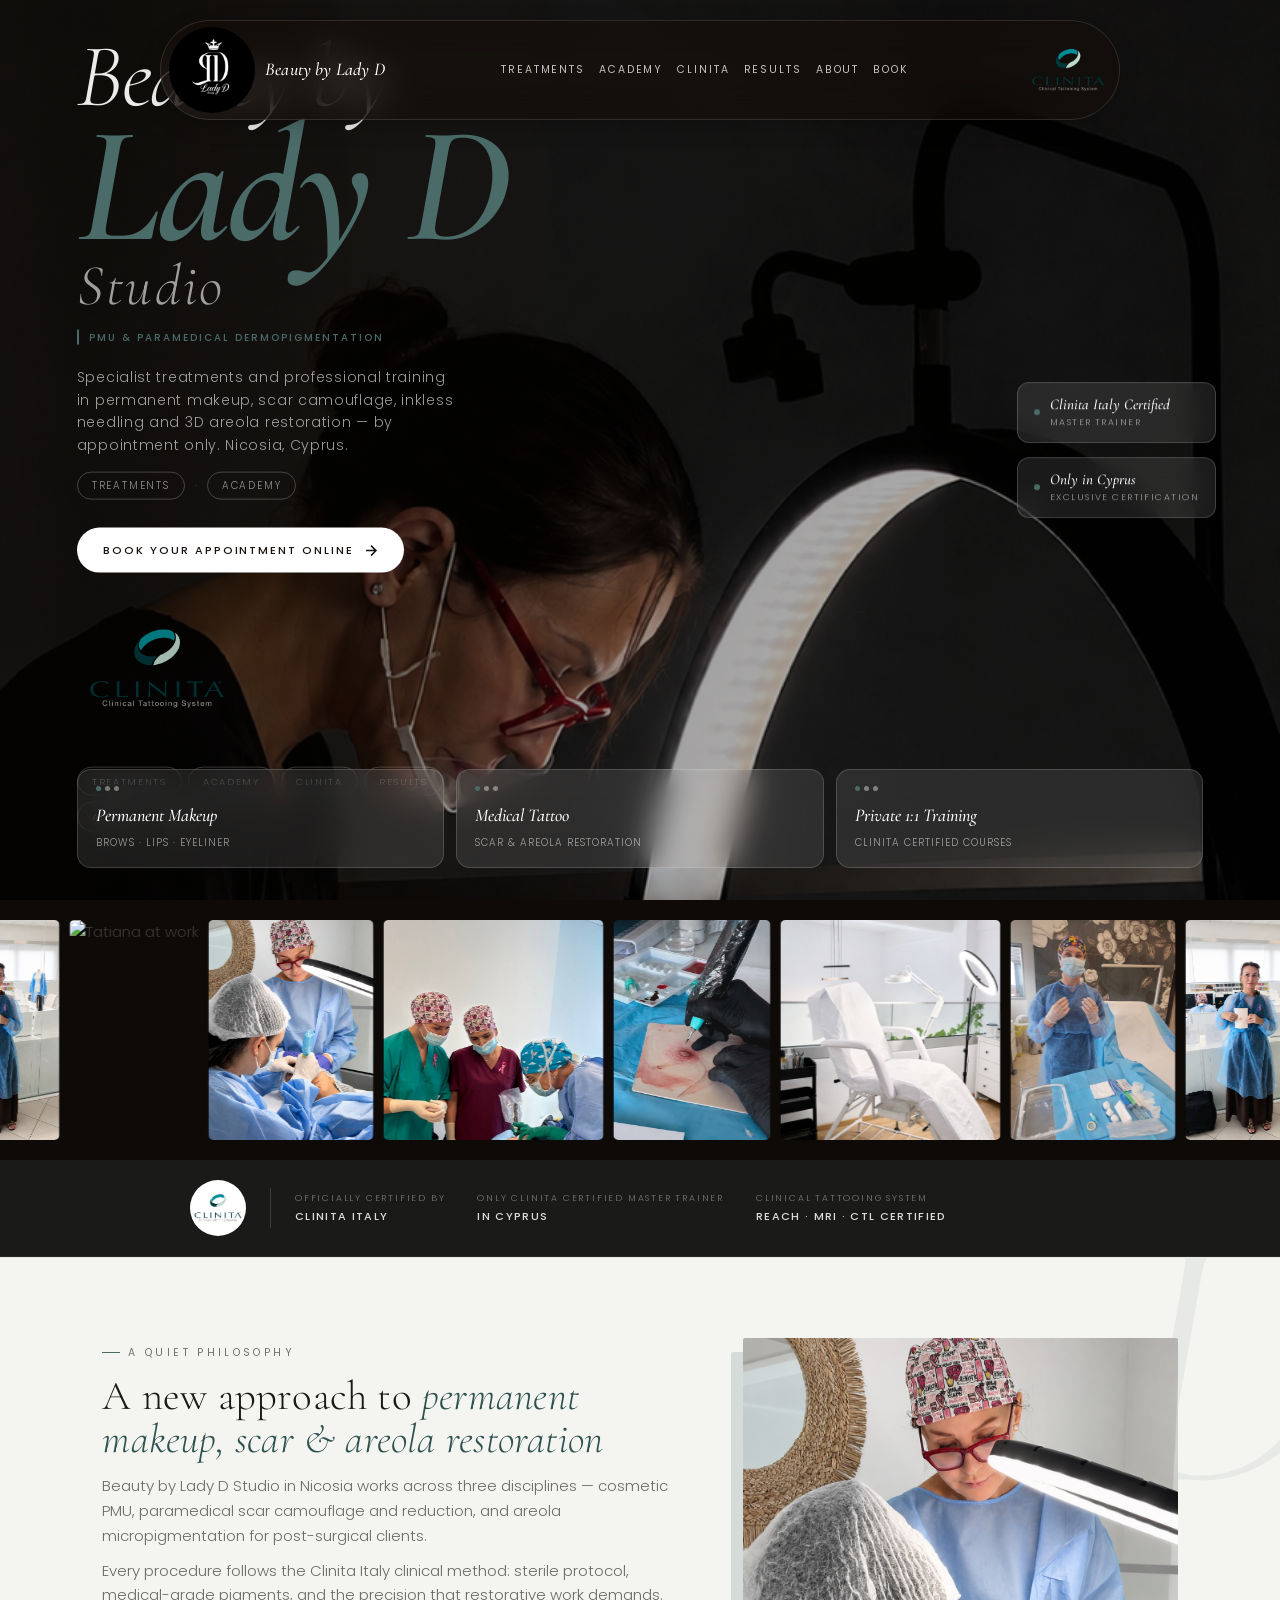
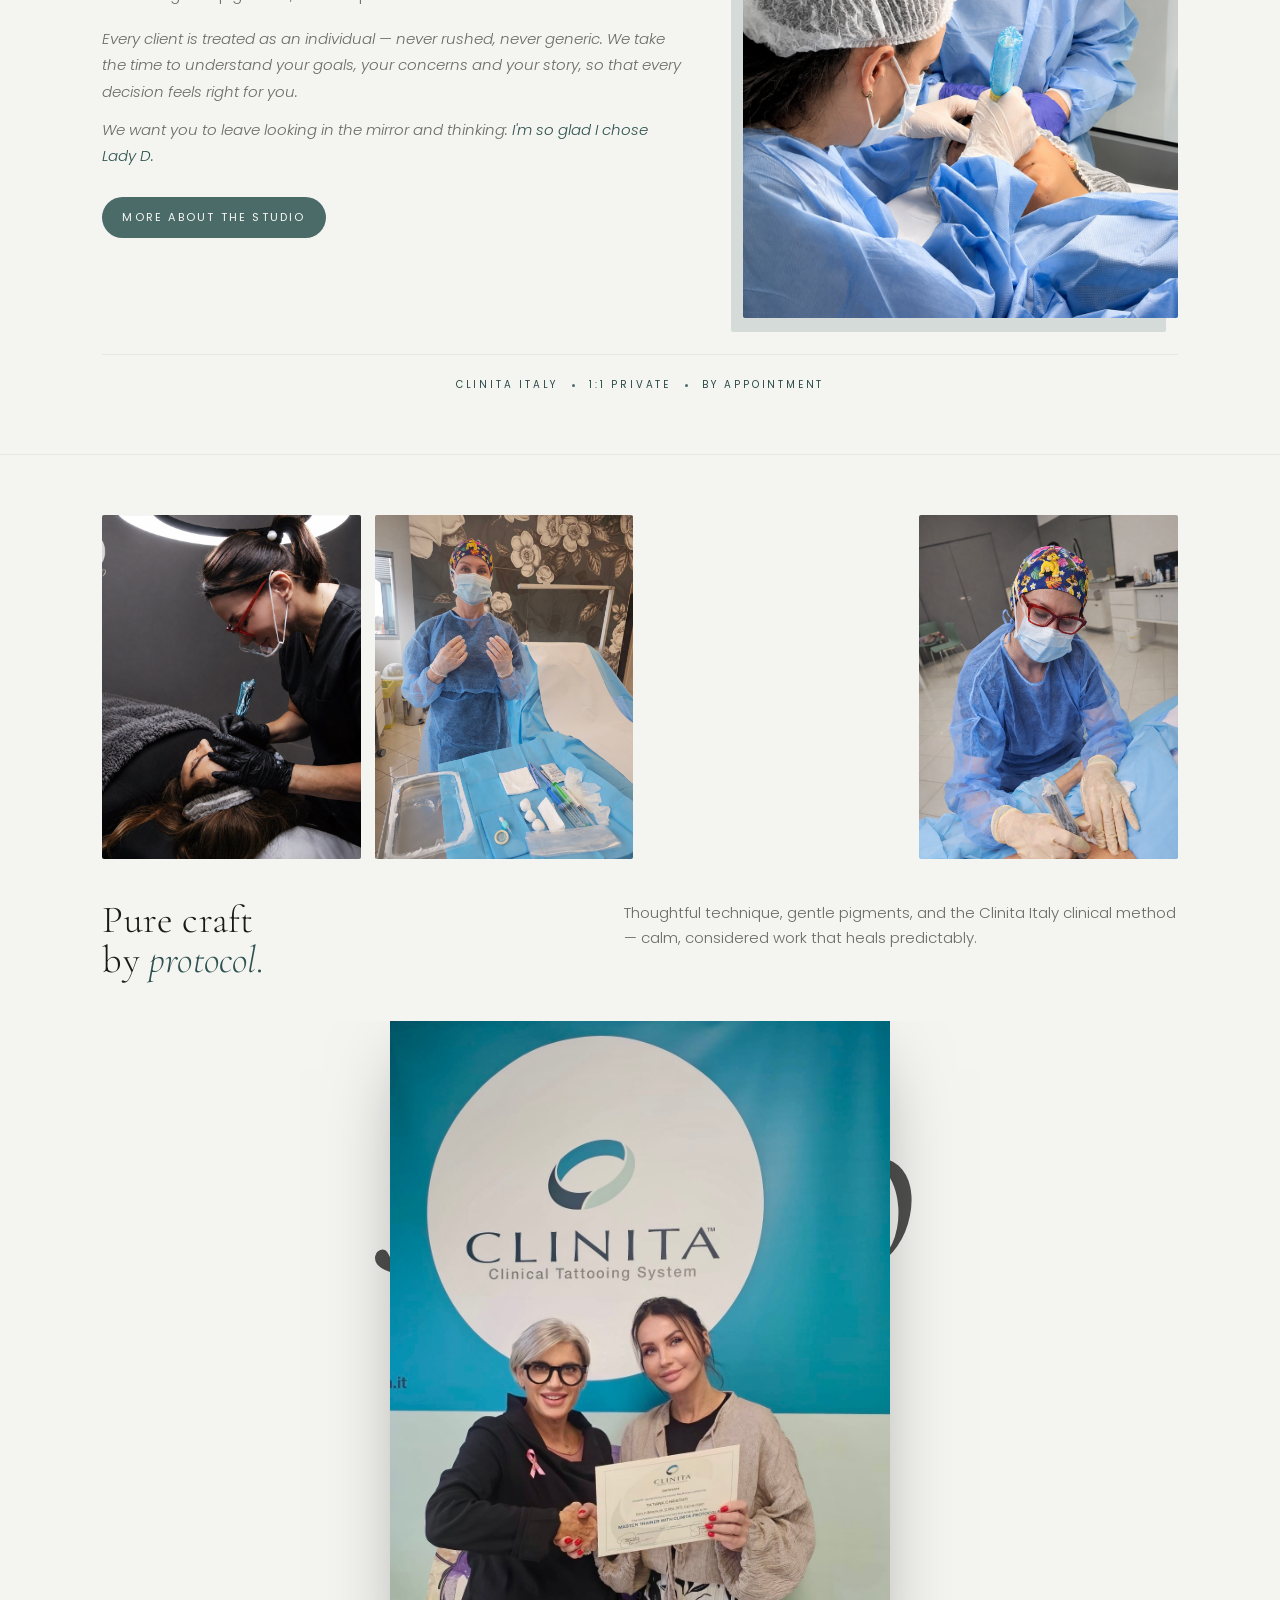
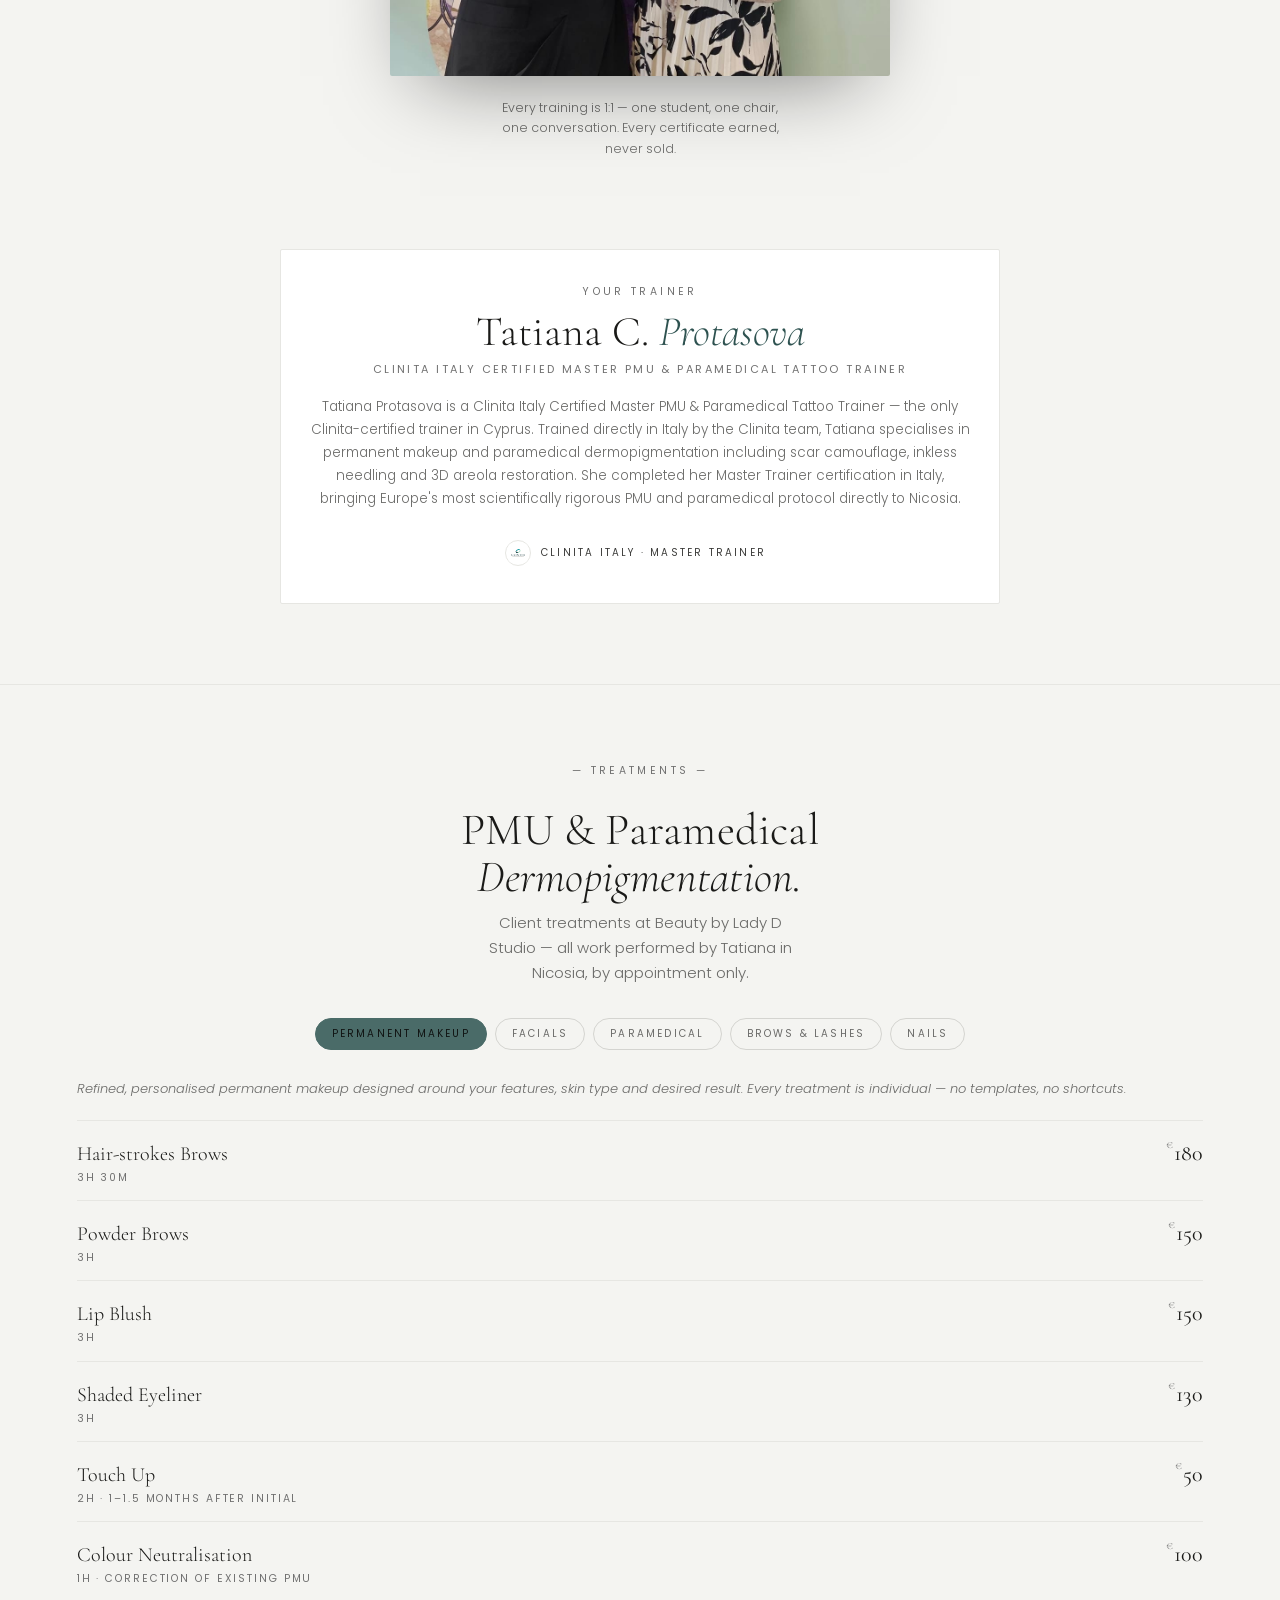
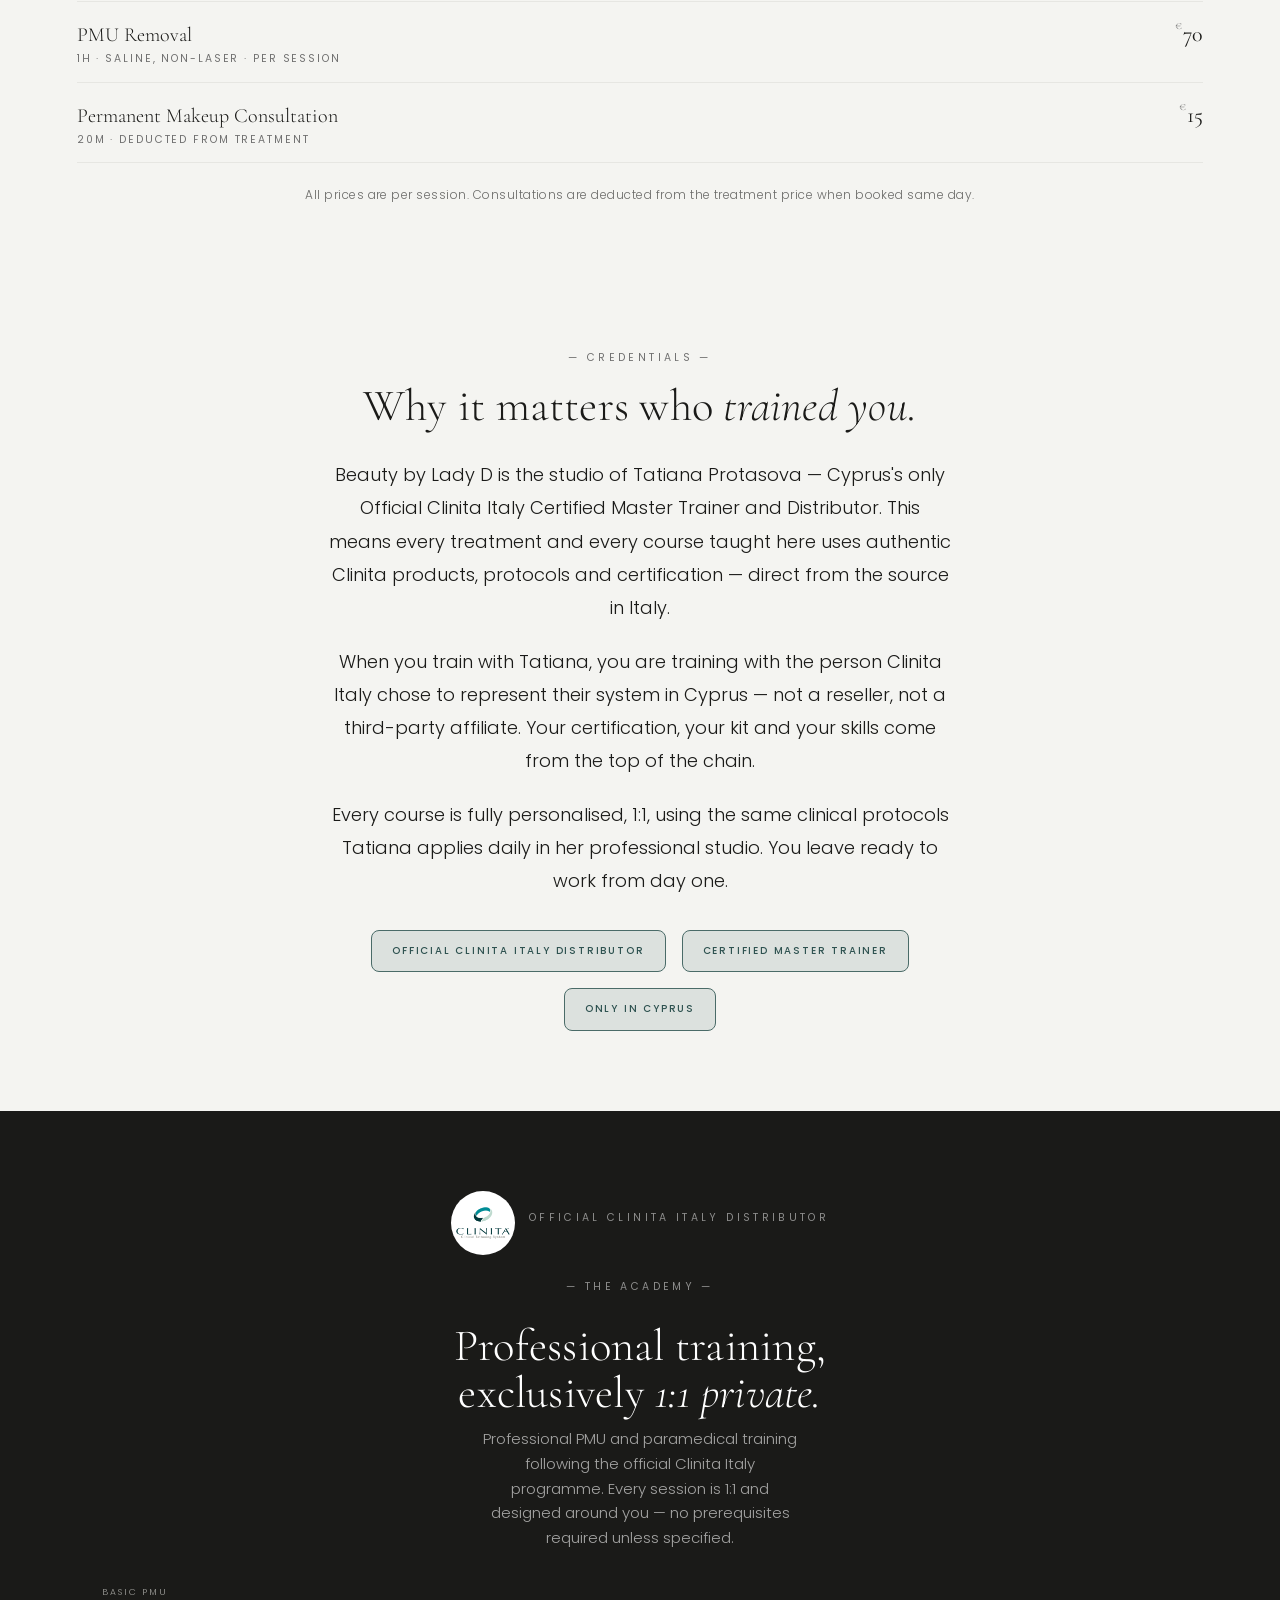
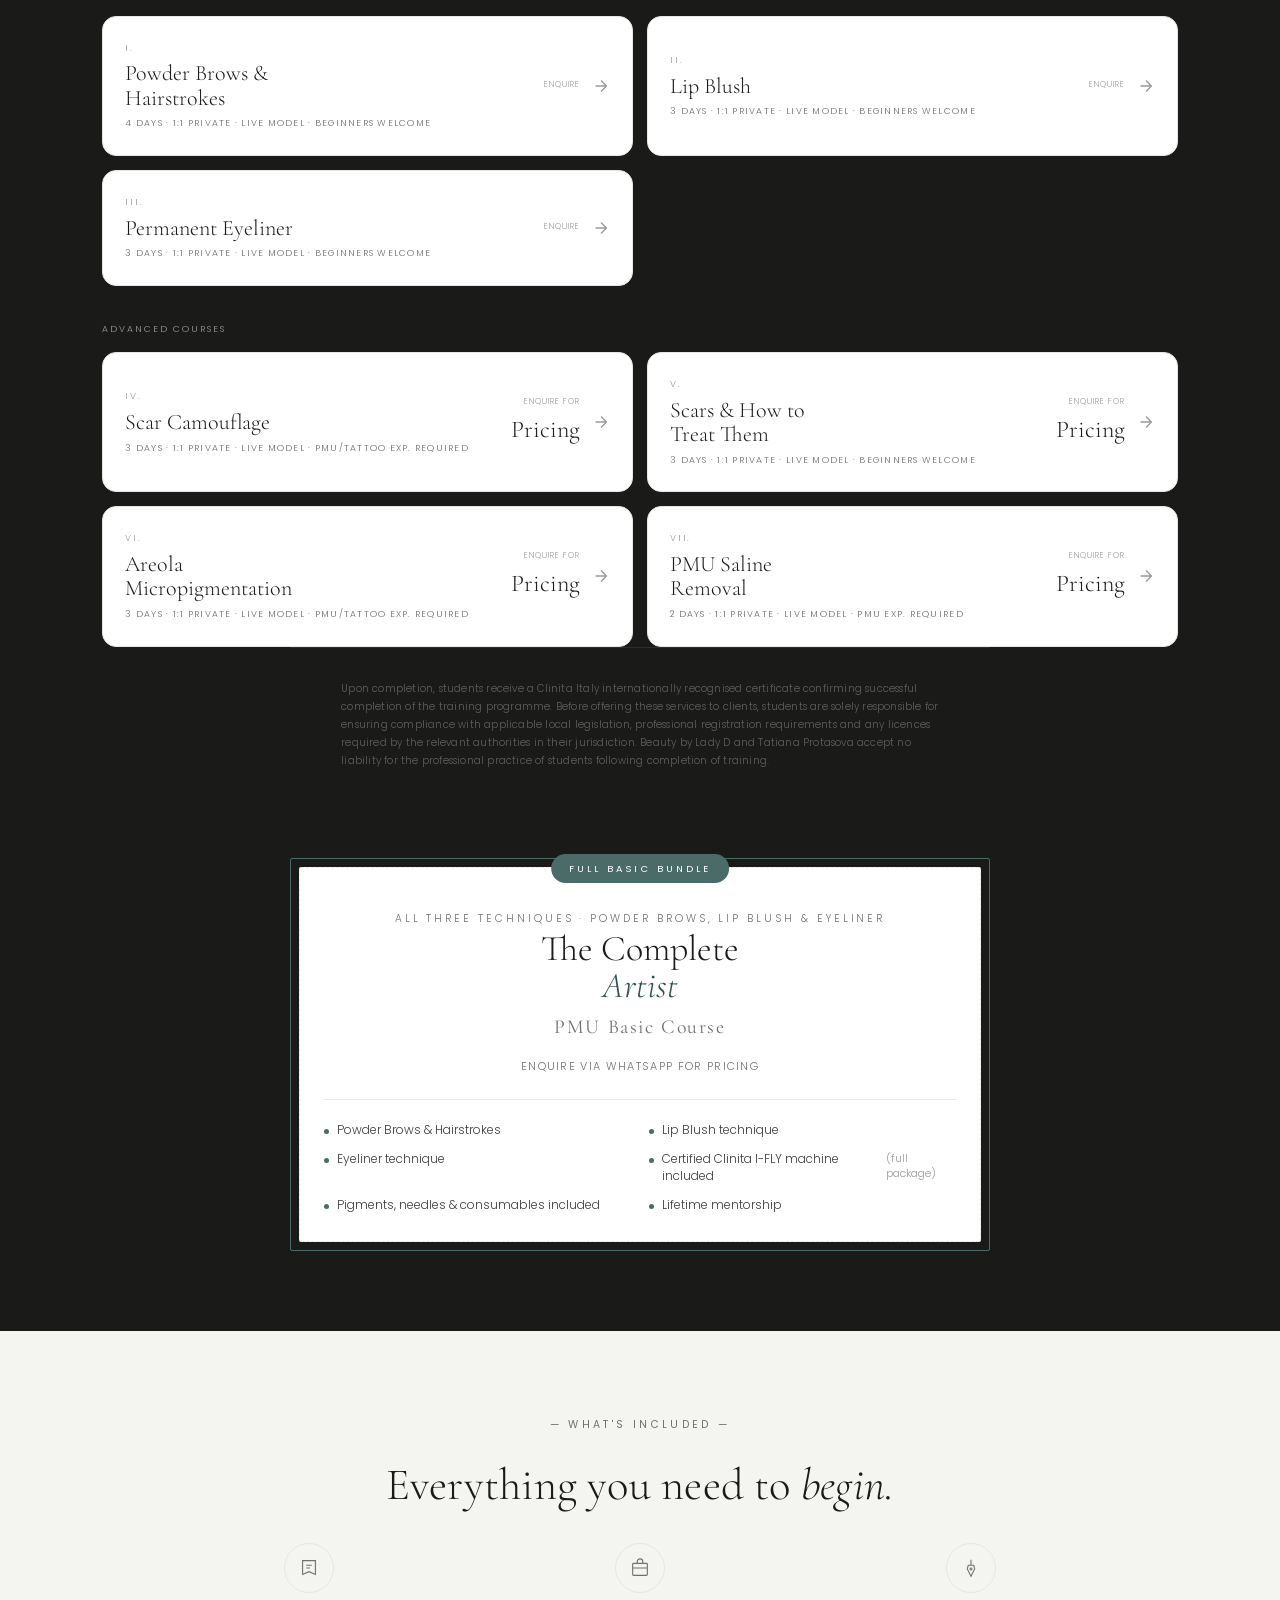
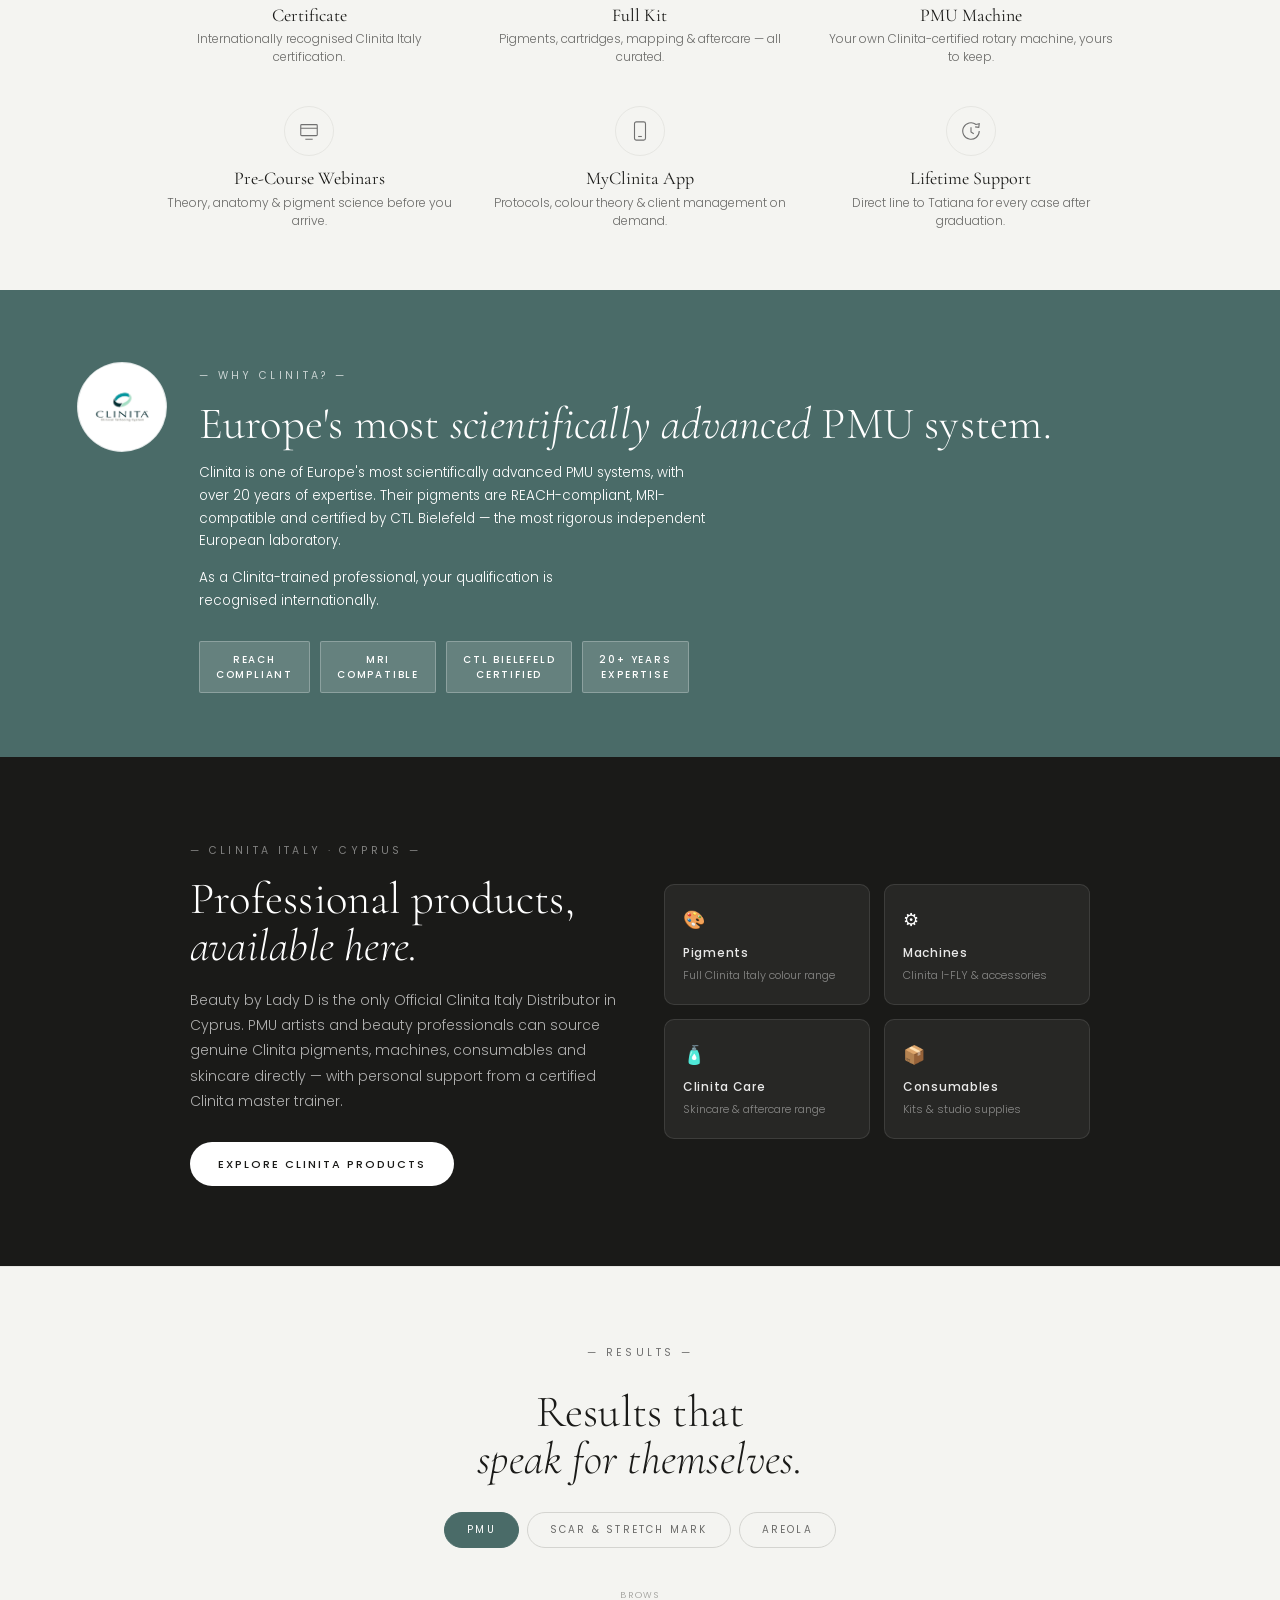
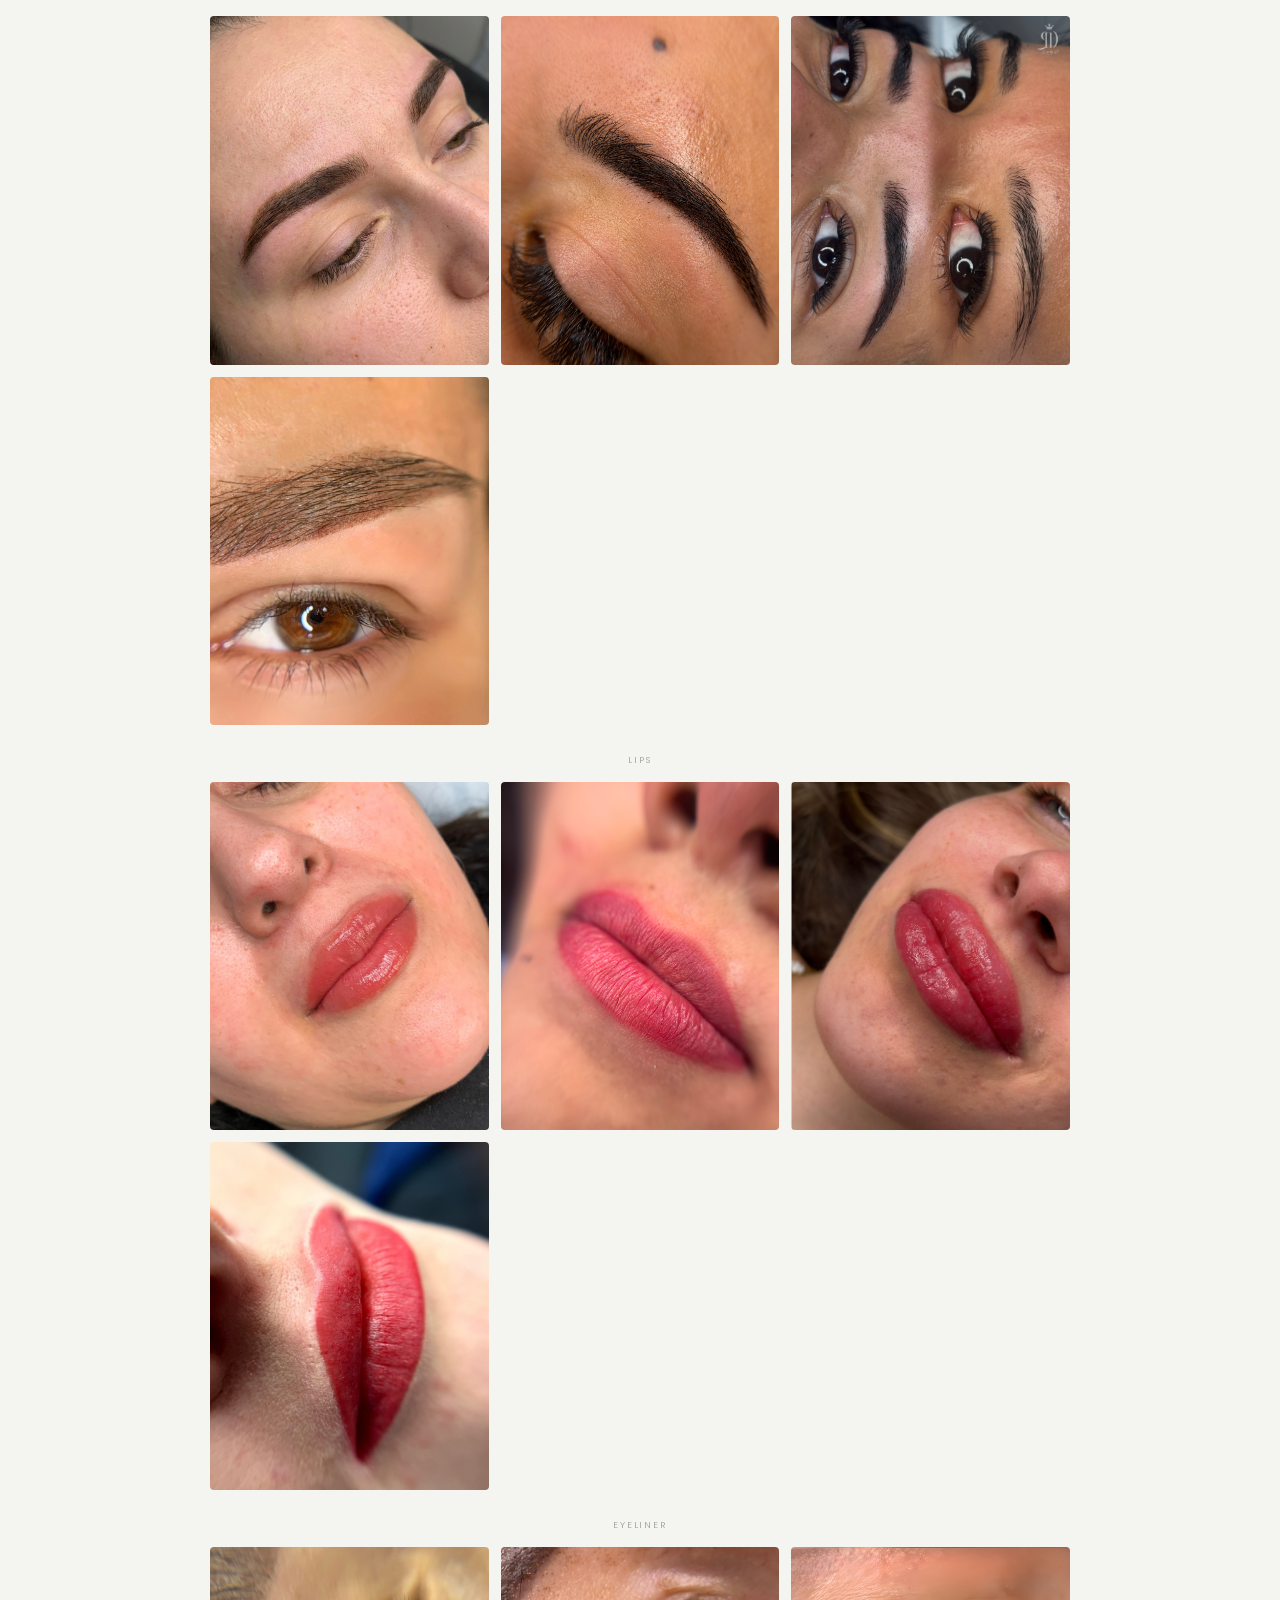
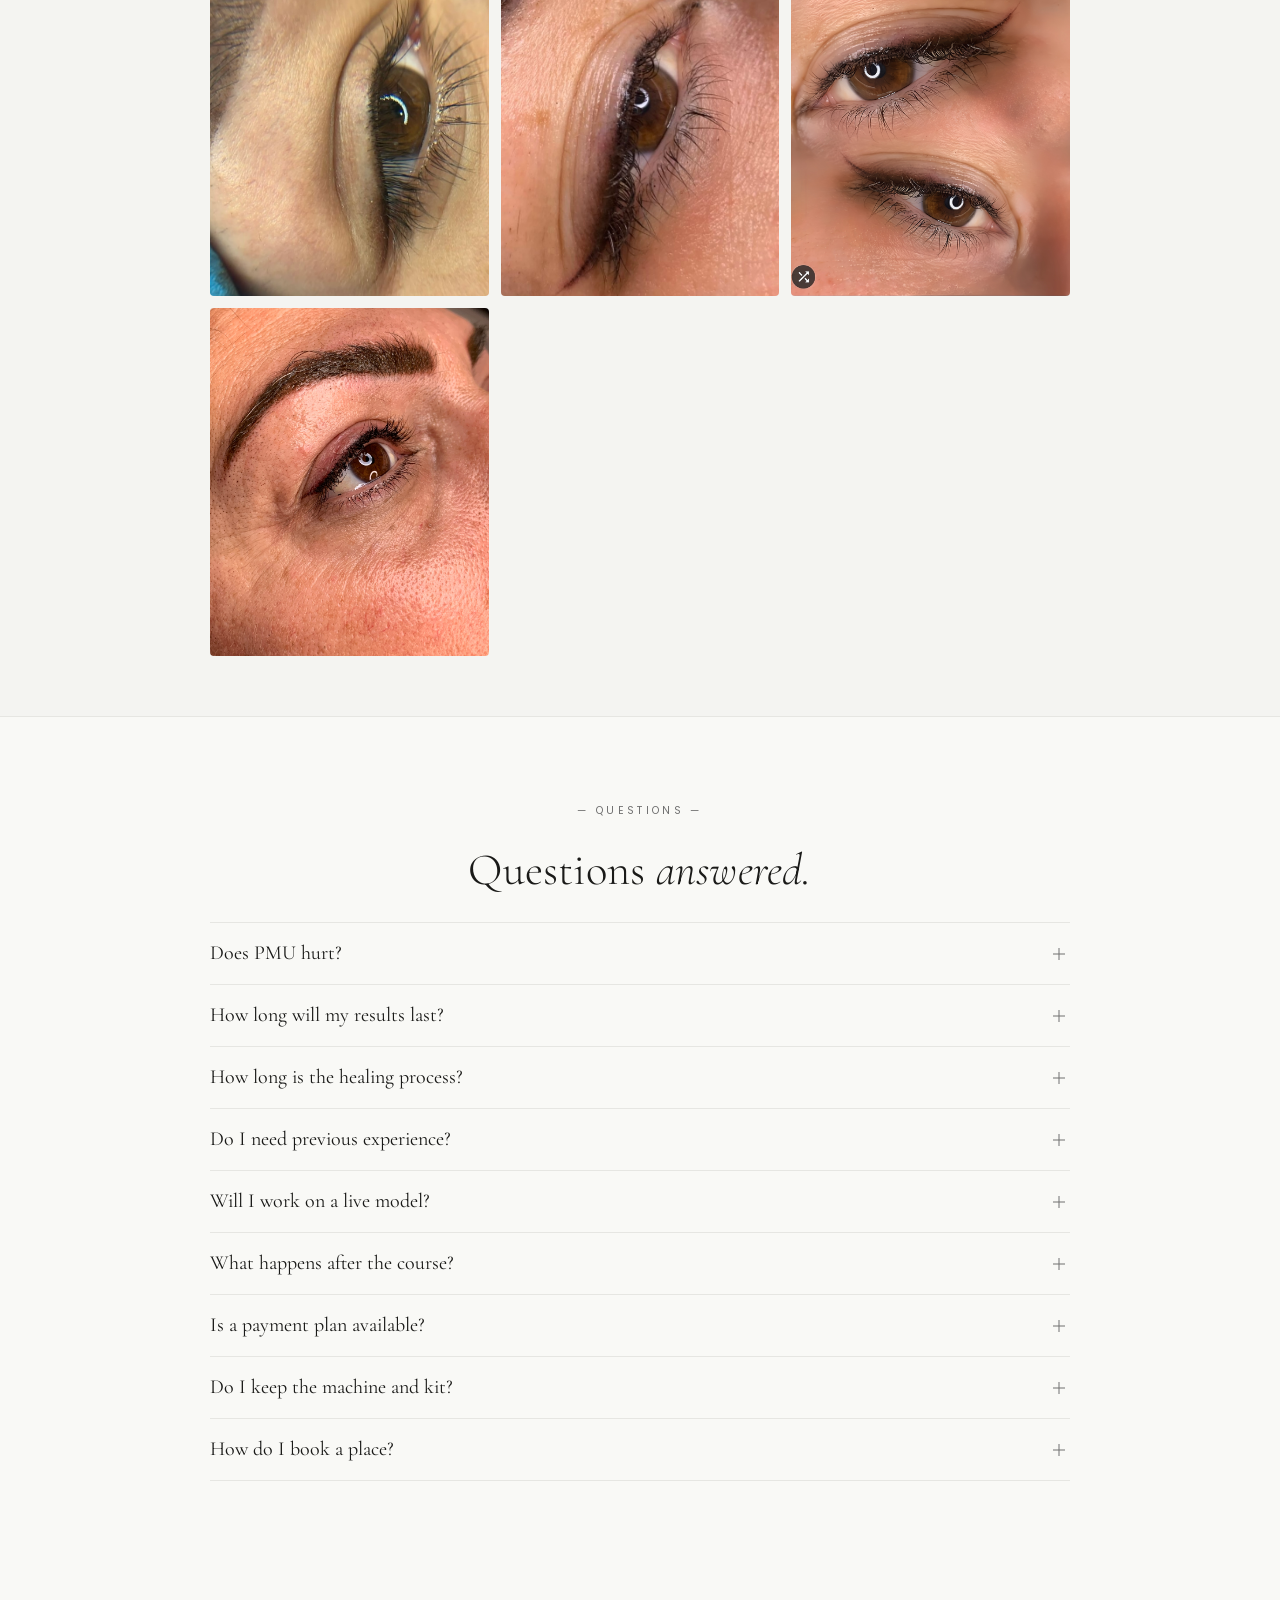
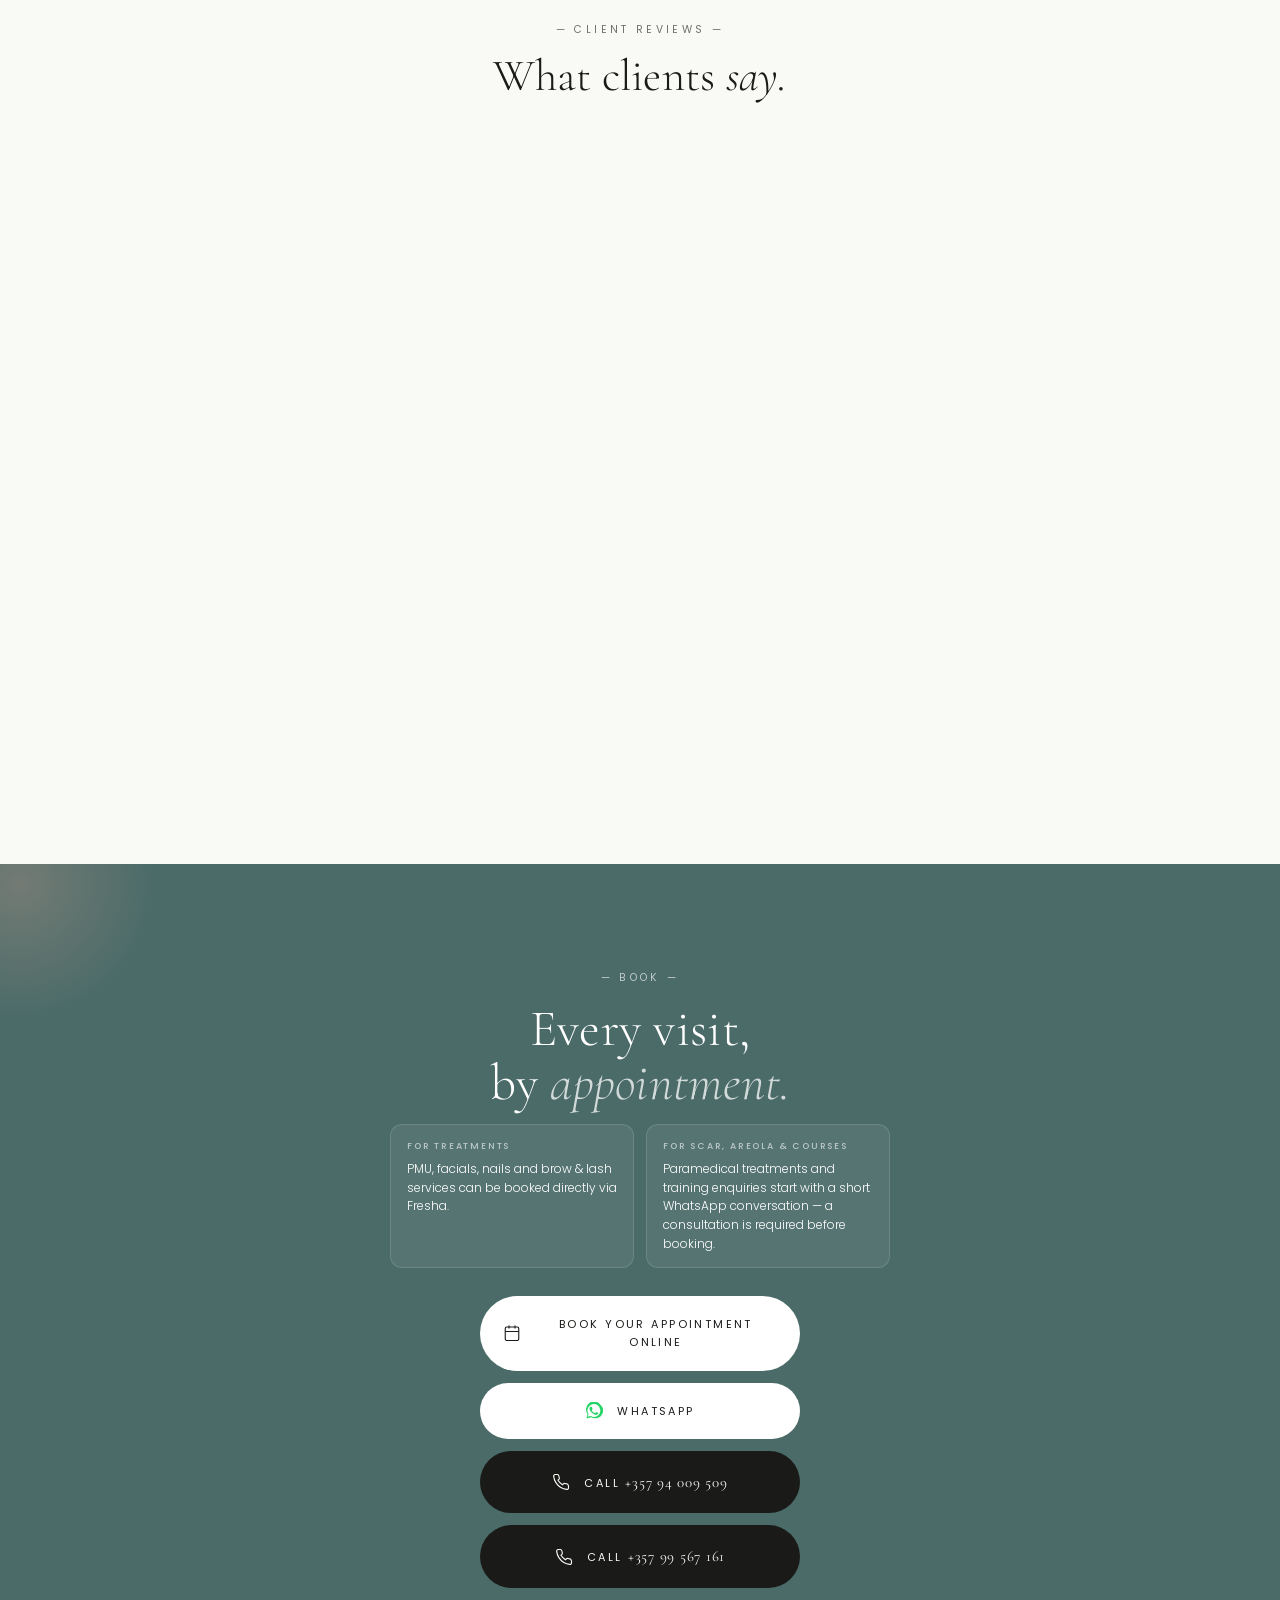
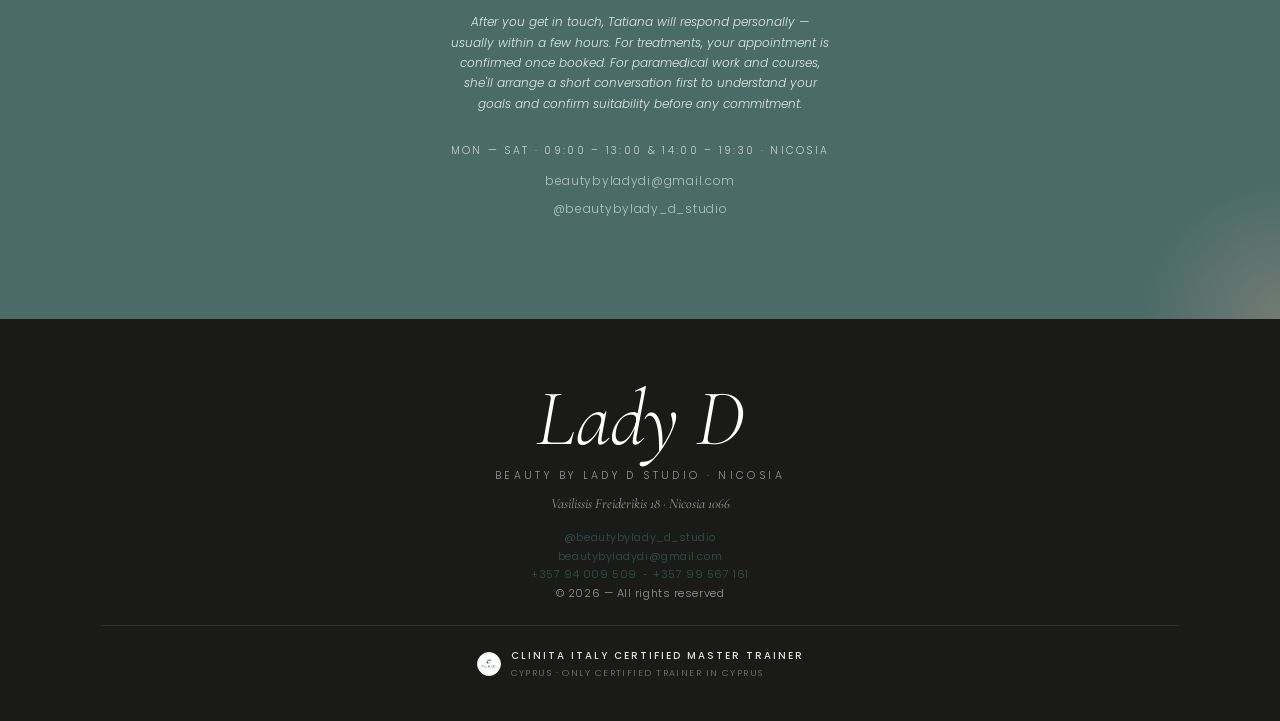
==== index.html @ bbe40610 "Fix Clinita homepage band — correct dark background and mobile layout Use explicit #1A1A18 instead o" ====
<!doctype html>
<html lang="en">
<head>
<meta charset="utf-8" />
<meta http-equiv="Cache-Control" content="no-cache, no-store, must-revalidate" />
<meta http-equiv="Pragma" content="no-cache" />
<meta http-equiv="Expires" content="0" />
<meta name="viewport" content="width=device-width, initial-scale=1, viewport-fit=cover" />
<title>Beauty by Lady D Studio | Official Clinita Italy Trainer · PMU &amp; Paramedical Aesthetics, Nicosia Cyprus</title>
<meta name="description" content="Beauty by Lady D is a private 1:1 PMU studio and training academy in Nicosia, Cyprus — specialising in powder brows, lip blush, scar camouflage, inkless needling and areola micropigmentation. Cyprus's only Official Clinita Italy Master Trainer and Distributor." />
<meta name="google-site-verification" content="gQE8bETbMdzr8BjTfwRfeldkIfz955mi76NWpzm-_eo" />
<link rel="canonical" href="https://www.beautybyladydstudio.com/" />
<meta property="og:type" content="website" />
<meta property="og:url" content="https://www.beautybyladydstudio.com/" />
<meta property="og:title" content="Beauty by Lady D Studio | PMU &amp; Paramedical Aesthetics, Nicosia Cyprus" />
<meta property="og:description" content="Private 1:1 PMU treatments and Clinita Italy certified training in Nicosia, Cyprus. Powder brows, lip blush, scar camouflage, areola micropigmentation and more — by appointment only." />
<meta property="og:image" content="https://www.beautybyladydstudio.com/images/hero-main.png" />
<meta name="twitter:card" content="summary_large_image" />
<meta name="twitter:title" content="Beauty by Lady D Studio | PMU &amp; Paramedical Aesthetics, Nicosia Cyprus" />
<meta name="twitter:description" content="Private 1:1 PMU treatments and Clinita Italy certified training in Nicosia, Cyprus." />
<meta name="twitter:image" content="https://www.beautybyladydstudio.com/images/hero-main.png" />
<link rel="preconnect" href="https://fonts.googleapis.com">
<link rel="preconnect" href="https://fonts.gstatic.com" crossorigin>
<link href="https://fonts.googleapis.com/css2?family=Cormorant+Garamond:ital,wght@0,300;0,400;0,500;0,600;1,300;1,400&family=Poppins:wght@200;300;400;500&display=swap" rel="stylesheet">
<link rel="stylesheet" href="css/styles.css">
<script type="application/ld+json">
{
  "@context": "https://schema.org",
  "@type": "BeautySalon",
  "name": "Beauty by Lady D Studio",
  "description": "Private 1:1 PMU studio and Clinita Italy certified training academy in Nicosia, Cyprus. Specialising in powder brows, lip blush, eyeliner, scar camouflage, inkless needling and areola micropigmentation.",
  "url": "https://www.beautybyladydstudio.com",
  "telephone": ["+35794009509", "+35799567161"],
  "email": "beautybyladydi@gmail.com",
  "address": {
    "@type": "PostalAddress",
    "addressLocality": "Nicosia",
    "addressCountry": "CY"
  },
  "image": "https://www.beautybyladydstudio.com/images/hero-main.png",
  "priceRange": "€€€",
  "currenciesAccepted": "EUR",
  "founder": {
    "@type": "Person",
    "name": "Tatiana C. Protasova",
    "jobTitle": "Clinita Italy Certified Master PMU Trainer & Distributor"
  },
  "sameAs": [
    "https://www.instagram.com/beautybylady_d_studio"
  ],
  "hasOfferCatalog": {
    "@type": "OfferCatalog",
    "name": "PMU & Paramedical Services",
    "itemListElement": [
      { "@type": "Offer", "itemOffered": { "@type": "Service", "name": "Powder Brows & Hairstrokes" } },
      { "@type": "Offer", "itemOffered": { "@type": "Service", "name": "Lip Blush" } },
      { "@type": "Offer", "itemOffered": { "@type": "Service", "name": "Eyeliner" } },
      { "@type": "Offer", "itemOffered": { "@type": "Service", "name": "Scar Camouflage" } },
      { "@type": "Offer", "itemOffered": { "@type": "Service", "name": "Inkless Needling" } },
      { "@type": "Offer", "itemOffered": { "@type": "Service", "name": "Areola Micropigmentation" } }
    ]
  }
}
</script>
</head>
<body>
<div class="wrap">

  <!-- HERO + floating pill nav -->
  <section class="hero">
    <nav class="nav-pill" aria-label="Primary">
      <a class="brand" href="#">
        <span class="dot"><img src="images/ladyd-logo.png" alt="Beauty by Lady D Studio" /></span>
        Beauty by Lady D
      </a>
      <div class="links">
        <a href="#services">Treatments</a>
        <a href="#courses">Academy</a>
        <a href="/clinita.html">Clinita</a>
        <a href="#portfolio">Results</a>
        <a href="#about">About</a>
        <a href="#book">Book</a>
      </div>
      <div class="clinita-badge-wrap">
        <div class="clinita-badge">
          <img src="images/clinita-logo-full.png" alt="Clinita Italy" />
        </div>
        <div class="clinita-tooltip">Clinita Italy Certified Trainer</div>
      </div>
    </nav>

    <div class="hero-img" role="img" aria-label="Tatiana performing PMU in studio"></div>

    <!-- Left headline -->
    <div class="hero-headline">
      <h1>
        <span class="h-by">Beauty by</span>
        <span class="h-name">Lady D</span>
        <span class="h-studio">Studio</span>
      </h1>
      <span class="h-cred">PMU &amp; Paramedical Dermopigmentation</span>
      <p class="h-sub">Specialist treatments and professional training in permanent makeup, scar camouflage, inkless needling and 3D areola restoration — by appointment only. Nicosia, Cyprus.</p>
      <div class="h-audience">
        <a href="#services" class="h-aud-pill">Treatments</a>
        <span class="h-aud-sep">·</span>
        <a href="#courses" class="h-aud-pill">Academy</a>
      </div>
      <a class="h-cta" href="https://www.fresha.com/book-now/lady-d-beauty-kktncl4b/services?lid=1497967&amp;share=true&amp;pId=1422585" target="_blank" rel="noopener">
        Book your appointment online
        <svg viewBox="0 0 14 14" fill="none" stroke="currentColor" stroke-width="1.5"><path d="M2 7h10M7 2l5 5-5 5"/></svg>
      </a>
      <div class="h-clinita-badge">
        <img src="images/clinita-logo-full.png" alt="Clinita Italy" />
      </div>
      <nav class="h-menu" aria-label="Page sections">
        <a href="#services">Treatments</a>
        <a href="#courses">Academy</a>
        <a href="/clinita.html">Clinita</a>
        <a href="#portfolio">Results</a>
        <a href="#about">About</a>
        <a href="#book">Book</a>
      </nav>
    </div>

    <!-- Right floating annotation cards -->
    <div class="hero-annotations">
      <div class="hero-annot">
        <div class="annot-dot"></div>
        <div>
          <div class="annot-title">Clinita Italy Certified</div>
          <div class="annot-sub">Master Trainer</div>
        </div>
      </div>
      <div class="hero-annot">
        <div class="annot-dot"></div>
        <div>
          <div class="annot-title">Only in Cyprus</div>
          <div class="annot-sub">Exclusive certification</div>
        </div>
      </div>
    </div>

    <!-- Bottom 3 feature cards -->
    <div class="hero-cards">
      <div class="hero-card">
        <div class="card-dot"><span></span><span></span><span></span></div>
        <div class="card-title">Permanent Makeup</div>
        <div class="card-sub">Brows · Lips · Eyeliner</div>
      </div>
      <div class="hero-card">
        <div class="card-dot"><span></span><span></span><span></span></div>
        <div class="card-title">Medical Tattoo</div>
        <div class="card-sub">Scar &amp; Areola Restoration</div>
      </div>
      <div class="hero-card">
        <div class="card-dot"><span></span><span></span><span></span></div>
        <div class="card-title">Private 1:1 Training</div>
        <div class="card-sub">Clinita certified courses</div>
      </div>
    </div>
  </section>

  <!-- TRAINING PHOTO STRIP -->
  <div class="training-strip" title="Hover to pause">
    <div class="training-track">
      <img src="images/training-5.jpeg" alt="Tatiana at Clinita Italy PMU masterclass training" />
      <img src="images/IMG_5425-ea9a4924.png" alt="Tatiana at work" />
      <img src="images/training-3.png" alt="Tatiana supervising 1:1 PMU training session in Nicosia" />
      <img src="images/training-1.jpeg" alt="Clinical PMU training with Clinita Italy protocol — Lady D Studio" style="width:220px;object-position:center 20%;" />
      <img src="images/training-2.jpeg" alt="Practice technique" />
      <img src="images/C1DC3794-F9D4-4E6C-BC61-C83175174687.png" alt="Lady D Studio" />
      <img src="images/clinical-sterile.jpeg" alt="Sterile clinical environment at Beauty by Lady D Studio Nicosia" />
      <!-- duplicate for seamless loop -->
      <img src="images/training-5.jpeg" alt="Tatiana at Clinita Italy PMU masterclass training" />
      <img src="images/IMG_5425-ea9a4924.png" alt="Tatiana at work" />
      <img src="images/training-3.png" alt="Tatiana supervising 1:1 PMU training session in Nicosia" />
      <img src="images/training-1.jpeg" alt="Clinical PMU training with Clinita Italy protocol — Lady D Studio" style="width:220px;object-position:center 20%;" />
      <img src="images/training-2.jpeg" alt="Practice technique" />
      <img src="images/C1DC3794-F9D4-4E6C-BC61-C83175174687.png" alt="Lady D Studio" />
      <img src="images/clinical-sterile.jpeg" alt="Sterile clinical environment at Beauty by Lady D Studio Nicosia" />
    </div>
  </div>

  <!-- TRUST STRIP -->
  <div class="trust-strip">
    <div class="trust-inner">
      <img src="images/clinita-logo-full.png" alt="Clinita Italy" class="trust-logo" />
      <div class="trust-divider"></div>
      <div class="trust-items">
        <div class="trust-item">
          <span class="trust-label">Officially Certified by</span>
          <span class="trust-value">Clinita Italy</span>
        </div>
        <div class="trust-item">
          <span class="trust-label">Only Clinita Certified Master Trainer</span>
          <span class="trust-value">in Cyprus</span>
        </div>
        <div class="trust-item">
          <span class="trust-label">Clinical Tattooing System</span>
          <span class="trust-value">REACH · MRI · CTL Certified</span>
        </div>
      </div>
    </div>
  </div>

  <!-- PHILOSOPHY -->
  <section class="philosophy">
    <div class="phil-grid fade-up">
      <div class="phil-text">
        <span class="eyebrow">A quiet philosophy</span>
        <h2>A new approach to <em>permanent makeup, scar &amp; areola restoration</em></h2>
        <p>Beauty by Lady D Studio in Nicosia works across three disciplines — cosmetic PMU, paramedical scar camouflage and reduction, and areola micropigmentation for post-surgical clients.</p>
        <p>Every procedure follows the Clinita Italy clinical method: sterile protocol, medical-grade pigments, and the precision that restorative work demands.</p>
        <p style="margin-top:18px;font-style:italic;color:var(--brown-soft);line-height:1.75;">Every client is treated as an individual — never rushed, never generic. We take the time to understand your goals, your concerns and your story, so that every decision feels right for you.</p>
        <p style="margin-top:12px;font-style:italic;color:var(--brown-soft);line-height:1.75;">We want you to leave looking in the mirror and thinking: <em style="color:var(--rose-deep);">I'm so glad I chose Lady D.</em></p>
        <a class="pill-btn" href="#about">More about the studio</a>
      </div>
      <div class="phil-img" role="img" aria-label="PMU lip work close-up"></div>
    </div>
    <div class="phil-creds fade-up">
      <span>Clinita Italy</span><i></i>
      <span>1:1 Private</span><i></i>
      <span>By Appointment</span>
    </div>
  </section>

  <!-- TRIPTYCH -->
  <section class="triptych-wrap" id="about">
    <div class="triptych fade-up">
      <div class="tri tri-1" role="img" aria-label="Powder brow work in studio"></div>
      <div class="tri tri-2" role="img" aria-label="Sterile Clinita protocol"></div>
      <div class="tri tri-3" role="img" aria-label="Tatiana performing PMU treatment"></div>
      <div class="tri tri-4" role="img" aria-label="Scar restoration in clinical setting"></div>
    </div>
    <div class="triptych-cap fade-up">
      <h2>Pure craft<br/>by <em>protocol.</em></h2>
      <p>Thoughtful technique, gentle pigments, and the Clinita Italy clinical method — calm, considered work that heals predictably.</p>
    </div>
  </section>

  <!-- DISPLAY BAND + portrait -->
  <section class="display-band" id="trainer">
    <div class="display-word">studio</div>
    <div class="floating fade-up" role="img" aria-label="Tatiana Protasova"></div>
    <div class="floating-cap fade-up">
      <p>Every training is 1:1 — one student, one chair, one conversation. Every certificate earned, never sold.</p>
    </div>
  </section>

  <!-- TRAINER -->
  <section class="trainer">
    <div class="trainer-card fade-up">
      <div class="trainer-body">
        <span class="eyebrow">Your trainer</span>
        <div class="name">Tatiana C. <em>Protasova</em></div>
        <div class="role">Clinita Italy Certified Master PMU &amp; Paramedical Tattoo Trainer</div>
        <p class="bio">Tatiana Protasova is a Clinita Italy Certified Master PMU &amp; Paramedical Tattoo Trainer — the only Clinita-certified trainer in Cyprus. Trained directly in Italy by the Clinita team, Tatiana specialises in permanent makeup and paramedical dermopigmentation including scar camouflage, inkless needling and 3D areola restoration. She completed her Master Trainer certification in Italy, bringing Europe's most scientifically rigorous PMU and paramedical protocol directly to Nicosia.</p>
        <div class="trainer-cert">
          <span class="seal"><img src="images/clinita-logo.jpeg" alt="Clinita Italy certified Master Trainer seal" /></span>
          Clinita Italy · Master Trainer
        </div>
      </div>
    </div>
  </section>

  <!-- SALON SERVICES -->
  <section class="services" id="services">
    <div class="section-head fade-up">
      <span class="eyebrow">— Treatments —</span>
      <h2 style="margin-top:14px;">PMU &amp; Paramedical<br/><em>Dermopigmentation.</em></h2>
      <p>Client treatments at Beauty by Lady D Studio — all work performed by Tatiana in Nicosia, by appointment only.</p>
    </div>

    <div class="svc-tabs fade-up">
      <button class="svc-tab active" data-tab="pmu">Permanent Makeup</button>
      <button class="svc-tab" data-tab="facials">Facials</button>
      <button class="svc-tab" data-tab="scars">Paramedical</button>
      <button class="svc-tab" data-tab="brows">Brows &amp; Lashes</button>
      <button class="svc-tab" data-tab="nails">Nails</button>
    </div>

    <!-- PMU -->
    <div class="svc-panel active" id="svc-pmu">
      <p style="font-size:13px;color:var(--brown-soft);line-height:1.7;margin-bottom:20px;font-style:italic;">Refined, personalised permanent makeup designed around your features, skin type and desired result. Every treatment is individual — no templates, no shortcuts.</p>
      <div class="svc-list">
        <div class="svc-row">
          <div class="svc-left"><div class="svc-name">Hair-strokes Brows</div><div class="svc-dur">3h 30m</div></div>
          <div class="svc-price"><sup>€</sup>180</div>
        </div>
        <div class="svc-row">
          <div class="svc-left"><div class="svc-name">Powder Brows</div><div class="svc-dur">3h</div></div>
          <div class="svc-price"><sup>€</sup>150</div>
        </div>
        <div class="svc-row">
          <div class="svc-left"><div class="svc-name">Lip Blush</div><div class="svc-dur">3h</div></div>
          <div class="svc-price"><sup>€</sup>150</div>
        </div>
        <div class="svc-row">
          <div class="svc-left"><div class="svc-name">Shaded Eyeliner</div><div class="svc-dur">3h</div></div>
          <div class="svc-price"><sup>€</sup>130</div>
        </div>
        <div class="svc-row">
          <div class="svc-left"><div class="svc-name">Touch Up</div><div class="svc-dur">2h · 1–1.5 months after initial</div></div>
          <div class="svc-price"><sup>€</sup>50</div>
        </div>
        <div class="svc-row">
          <div class="svc-left"><div class="svc-name">Colour Neutralisation</div><div class="svc-dur">1h · correction of existing PMU</div></div>
          <div class="svc-price"><sup>€</sup>100</div>
        </div>
        <div class="svc-row">
          <div class="svc-left"><div class="svc-name">PMU Removal</div><div class="svc-dur">1h · saline, non-laser · per session</div></div>
          <div class="svc-price"><sup>€</sup>70</div>
        </div>
        <div class="svc-row">
          <div class="svc-left"><div class="svc-name">Permanent Makeup Consultation</div><div class="svc-dur">20m · deducted from treatment</div></div>
          <div class="svc-price"><sup>€</sup>15</div>
        </div>
      </div>
    </div>

    <!-- Facials -->
    <div class="svc-panel" id="svc-facials">
      <div class="svc-list">
        <div class="svc-row">
          <div class="svc-left"><div class="svc-name">Exosomes Therapy</div><div class="svc-dur">1h 30m · advanced cell renewal</div></div>
          <div class="svc-price"><sup>€</sup>150</div>
        </div>
        <div class="svc-row">
          <div class="svc-left"><div class="svc-name">Liposomes Therapy</div><div class="svc-dur">2h · deep hydration &amp; regeneration</div></div>
          <div class="svc-price"><sup>€</sup>150</div>
        </div>
        <div class="svc-row">
          <div class="svc-left"><div class="svc-name">Hyperpigmentation &amp; Sun Pigment</div><div class="svc-dur">1h 20m · tone correction</div></div>
          <div class="svc-price"><sup>€</sup>150</div>
        </div>
        <div class="svc-row">
          <div class="svc-left"><div class="svc-name">3D Essence Collagen Anti-Ageing</div><div class="svc-dur">1h 30m · elasticity &amp; lifting</div></div>
          <div class="svc-price"><sup>€</sup>130</div>
        </div>
        <div class="svc-row">
          <div class="svc-left"><div class="svc-name">Chemical Peel</div><div class="svc-dur">1h · exfoliation &amp; tone refinement</div></div>
          <div class="svc-price"><sup>€</sup>70</div>
        </div>
        <div class="svc-row">
          <div class="svc-left"><div class="svc-name">Ultrasonic Facial Cleanse</div><div class="svc-dur">1h · deep cleanse &amp; texture</div></div>
          <div class="svc-price"><sup>€</sup>50</div>
        </div>
        <div class="svc-row">
          <div class="svc-left"><div class="svc-name">Hair Loss Therapy</div><div class="svc-dur">2h · scalp nourishment &amp; follicle strengthening</div></div>
          <div class="svc-price"><sup>€</sup>100</div>
        </div>
        <div class="svc-row">
          <div class="svc-left"><div class="svc-name">Make Up</div><div class="svc-dur">2h · professional makeup for occasions</div></div>
          <div class="svc-price"><sup>€</sup>60</div>
        </div>
        <div class="svc-row">
          <div class="svc-left"><div class="svc-name">Skin Consultation</div><div class="svc-dur">20m · deducted on same-day treatment</div></div>
          <div class="svc-price"><sup>€</sup>15</div>
        </div>
      </div>
    </div>

    <!-- Paramedical Dermopigmentation -->
    <div class="svc-panel" id="svc-scars">
      <p style="font-size:13px;color:var(--brown-soft);line-height:1.7;margin-bottom:16px;font-style:italic;">Specialised clinical techniques for the visual improvement of scars, stretch marks and post-surgical skin. Each case is assessed individually — suitability depends on scar type, maturity, texture and condition.</p>
      <p style="font-size:11px;letter-spacing:.08em;color:var(--rose);border-left:2px solid var(--rose);padding-left:10px;margin-bottom:18px;line-height:1.6;">A consultation or photo assessment is required before treatment to determine suitability.</p>
      <div class="svc-list">
        <div class="svc-row">
          <div class="svc-left"><div class="svc-name">Acne Scar Reduction</div><div class="svc-dur">1h · Bio-collagen induction</div></div>
          <div class="svc-price"><sup>€</sup>100</div>
        </div>
        <div class="svc-row">
          <div class="svc-left"><div class="svc-name">Scar Reduction</div><div class="svc-dur">Consultation required · depending on size</div></div>
          <div class="svc-price">from <sup>€</sup>150</div>
        </div>
        <div class="svc-row">
          <div class="svc-left"><div class="svc-name">Camouflage Tattoo</div><div class="svc-dur">Consultation required · depending on size</div></div>
          <div class="svc-price">from <sup>€</sup>150</div>
        </div>
        <div class="svc-row">
          <div class="svc-left"><div class="svc-name">3D Areola Restoration</div><div class="svc-dur">Consultation required</div></div>
          <div class="svc-price" style="font-size:13px;font-style:italic;">Call for consultation</div>
        </div>
      </div>
    </div>

    <!-- Brows & Lashes -->
    <div class="svc-panel" id="svc-brows">
      <div class="svc-list">
        <div class="svc-row">
          <div class="svc-left"><div class="svc-name">Lash Lift &amp; Brow Lamination</div><div class="svc-dur">1h</div></div>
          <div class="svc-price"><sup>€</sup>50</div>
        </div>
        <div class="svc-row">
          <div class="svc-left"><div class="svc-name">Brow Lamination</div><div class="svc-dur">40m</div></div>
          <div class="svc-price"><sup>€</sup>30</div>
        </div>
        <div class="svc-row">
          <div class="svc-left"><div class="svc-name">Lash Lift</div><div class="svc-dur">35m</div></div>
          <div class="svc-price"><sup>€</sup>30</div>
        </div>
        <div class="svc-row">
          <div class="svc-left"><div class="svc-name">Brow Tint &amp; Shape</div><div class="svc-dur">35m</div></div>
          <div class="svc-price"><sup>€</sup>20</div>
        </div>
        <div class="svc-row">
          <div class="svc-left"><div class="svc-name">Brow Shaping</div><div class="svc-dur">20m</div></div>
          <div class="svc-price"><sup>€</sup>15</div>
        </div>
      </div>
    </div>

    <!-- Nails -->
    <div class="svc-panel" id="svc-nails">
      <div class="svc-list">
        <div class="svc-row">
          <div class="svc-left"><div class="svc-name">Hard Gel (no extensions)</div><div class="svc-dur">2h</div></div>
          <div class="svc-price"><sup>€</sup>30</div>
        </div>
        <div class="svc-row">
          <div class="svc-left"><div class="svc-name">Builder Gel (no extensions)</div><div class="svc-dur">1h 30m</div></div>
          <div class="svc-price"><sup>€</sup>30</div>
        </div>
        <div class="svc-row">
          <div class="svc-left"><div class="svc-name">Dry Pedicure &amp; Soft Gel Polish</div><div class="svc-dur">1h 30m</div></div>
          <div class="svc-price"><sup>€</sup>27</div>
        </div>
        <div class="svc-row">
          <div class="svc-left"><div class="svc-name">Soft Gel</div><div class="svc-dur">1h</div></div>
          <div class="svc-price"><sup>€</sup>25</div>
        </div>
        <div class="svc-row">
          <div class="svc-left"><div class="svc-name">Manicure (cuticles &amp; shape)</div><div class="svc-dur">25m · no polish</div></div>
          <div class="svc-price"><sup>€</sup>15</div>
        </div>
        <div class="svc-row">
          <div class="svc-left"><div class="svc-name">Hard Gel Removal</div><div class="svc-dur">30m</div></div>
          <div class="svc-price"><sup>€</sup>15</div>
        </div>
        <div class="svc-row">
          <div class="svc-left"><div class="svc-name">Soft Gel Removal</div><div class="svc-dur">20m</div></div>
          <div class="svc-price"><sup>€</sup>10</div>
        </div>
        <div class="svc-row">
          <div class="svc-left"><div class="svc-name">Nail Art</div><div class="svc-dur">10m · chrome or blooming gel</div></div>
          <div class="svc-price">from <sup>€</sup>5</div>
        </div>
        <div class="svc-row">
          <div class="svc-left"><div class="svc-name">Nail Correction</div><div class="svc-dur">20m · per nail</div></div>
          <div class="svc-price">from <sup>€</sup>5</div>
        </div>
      </div>
    </div>

    <p class="service-note fade-up">All prices are per session. Consultations are deducted from the treatment price when booked same day.</p>
  </section>

  <!-- ABOUT -->
  <section class="about-studio fade-up" style="padding:80px max(24px,6vw);text-align:center;max-width:780px;margin:0 auto;">
    <span class="eyebrow">— Credentials —</span>
    <h2 style="margin-top:14px;margin-bottom:28px;">Why it matters who <em>trained you.</em></h2>
    <p style="font-size:clamp(15px,1.6vw,18px);line-height:1.85;color:var(--brown-deep);margin-bottom:20px;">Beauty by Lady D is the studio of Tatiana Protasova — Cyprus's only Official Clinita Italy Certified Master Trainer and Distributor. This means every treatment and every course taught here uses authentic Clinita products, protocols and certification — direct from the source in Italy.</p>
    <p style="font-size:clamp(15px,1.6vw,18px);line-height:1.85;color:var(--brown-deep);margin-bottom:20px;">When you train with Tatiana, you are training with the person Clinita Italy chose to represent their system in Cyprus — not a reseller, not a third-party affiliate. Your certification, your kit and your skills come from the top of the chain.</p>
    <p style="font-size:clamp(15px,1.6vw,18px);line-height:1.85;color:var(--brown-deep);margin-bottom:32px;">Every course is fully personalised, 1:1, using the same clinical protocols Tatiana applies daily in her professional studio. You leave ready to work from day one.</p>
    <div style="display:flex;justify-content:center;gap:16px;flex-wrap:wrap;">
      <div style="background:var(--rose-soft);border:1px solid var(--rose);border-radius:8px;padding:12px 20px;font-size:10px;letter-spacing:.18em;text-transform:uppercase;color:var(--rose-deep);font-weight:500;">Official Clinita Italy Distributor</div>
      <div style="background:var(--rose-soft);border:1px solid var(--rose);border-radius:8px;padding:12px 20px;font-size:10px;letter-spacing:.18em;text-transform:uppercase;color:var(--rose-deep);font-weight:500;">Certified Master Trainer</div>
      <div style="background:var(--rose-soft);border:1px solid var(--rose);border-radius:8px;padding:12px 20px;font-size:10px;letter-spacing:.18em;text-transform:uppercase;color:var(--rose-deep);font-weight:500;">Only in Cyprus</div>
    </div>
  </section>

  <!-- COURSES -->
  <section class="courses" id="courses">
    <div class="section-head">
      <div style="display:flex;align-items:center;justify-content:center;gap:14px;margin-bottom:18px;">
        <img src="images/clinita-logo-full.png" alt="Clinita Italy" style="width:64px;height:64px;border-radius:50%;object-fit:cover;background:#fff;" />
        <div style="text-align:left;">
          <div class="eyebrow" style="color:rgba(255,255,255,.5);">Official Clinita Italy Distributor</div>
        </div>
      </div>
      <span class="eyebrow" style="color:rgba(255,255,255,.5);">— The Academy —</span>
      <h2 style="margin-top:14px;">Professional training,<br/>exclusively <em>1:1 private.</em></h2>
      <p style="color:rgba(255,255,255,.6);">Professional PMU and paramedical training following the official Clinita Italy programme. Every session is 1:1 and designed around you — no prerequisites required unless specified.</p>
    </div>

    <div id="foundation-courses">

      <!-- Basic PMU Courses -->
      <p class="fade-up" style="font-family:'Poppins',sans-serif;font-size:9px;letter-spacing:.22em;text-transform:uppercase;color:var(--taupe);margin-bottom:16px;">Basic PMU</p>
      <div class="course-link-cards fade-up">

        <a class="course-link-card" href="courses/powder-brows-hairstrokes.html">
          <div class="clc-left">
            <div class="clc-num">i.</div>
            <div class="clc-title">Powder Brows &amp;<br>Hairstrokes</div>
            <div class="clc-meta">4 Days · 1:1 Private · Live Model · Beginners Welcome</div>
          </div>
          <div class="clc-price"><small>Enquire</small></div>
          <svg class="clc-arrow" viewBox="0 0 20 20" width="18" height="18" fill="none" stroke="currentColor" stroke-width="1.5"><path d="M4 10h12M10 4l6 6-6 6"/></svg>
        </a>

        <a class="course-link-card" href="courses/lip-blush.html">
          <div class="clc-left">
            <div class="clc-num">ii.</div>
            <div class="clc-title">Lip Blush</div>
            <div class="clc-meta">3 Days · 1:1 Private · Live Model · Beginners Welcome</div>
          </div>
          <div class="clc-price"><small>Enquire</small></div>
          <svg class="clc-arrow" viewBox="0 0 20 20" width="18" height="18" fill="none" stroke="currentColor" stroke-width="1.5"><path d="M4 10h12M10 4l6 6-6 6"/></svg>
        </a>

        <a class="course-link-card" href="courses/eyeliner.html">
          <div class="clc-left">
            <div class="clc-num">iii.</div>
            <div class="clc-title">Permanent Eyeliner</div>
            <div class="clc-meta">3 Days · 1:1 Private · Live Model · Beginners Welcome</div>
          </div>
          <div class="clc-price"><small>Enquire</small></div>
          <svg class="clc-arrow" viewBox="0 0 20 20" width="18" height="18" fill="none" stroke="currentColor" stroke-width="1.5"><path d="M4 10h12M10 4l6 6-6 6"/></svg>
        </a>

      </div>

      <!-- Advanced Courses -->
      <p class="fade-up" style="font-family:'Poppins',sans-serif;font-size:9px;letter-spacing:.22em;text-transform:uppercase;color:var(--taupe);margin:36px 0 16px;">Advanced Courses</p>
      <div class="course-link-cards fade-up">

        <a class="course-link-card" href="courses/scar-camouflage.html">
          <div class="clc-left">
            <div class="clc-num">iv.</div>
            <div class="clc-title">Scar Camouflage</div>
            <div class="clc-meta">3 Days · 1:1 Private · Live Model · PMU/Tattoo Exp. Required</div>
          </div>
          <div class="clc-price"><small>Enquire for</small>Pricing</div>
          <svg class="clc-arrow" viewBox="0 0 20 20" width="18" height="18" fill="none" stroke="currentColor" stroke-width="1.5"><path d="M4 10h12M10 4l6 6-6 6"/></svg>
        </a>

        <a class="course-link-card" href="courses/inkless-needling.html">
          <div class="clc-left">
            <div class="clc-num">v.</div>
            <div class="clc-title">Scars &amp; How to<br>Treat Them</div>
            <div class="clc-meta">3 Days · 1:1 Private · Live Model · Beginners Welcome</div>
          </div>
          <div class="clc-price"><small>Enquire for</small>Pricing</div>
          <svg class="clc-arrow" viewBox="0 0 20 20" width="18" height="18" fill="none" stroke="currentColor" stroke-width="1.5"><path d="M4 10h12M10 4l6 6-6 6"/></svg>
        </a>


        <a class="course-link-card" href="courses/areola.html">
          <div class="clc-left">
            <div class="clc-num">vi.</div>
            <div class="clc-title">Areola<br>Micropigmentation</div>
            <div class="clc-meta">3 Days · 1:1 Private · Live Model · PMU/Tattoo Exp. Required</div>
          </div>
          <div class="clc-price"><small>Enquire for</small>Pricing</div>
          <svg class="clc-arrow" viewBox="0 0 20 20" width="18" height="18" fill="none" stroke="currentColor" stroke-width="1.5"><path d="M4 10h12M10 4l6 6-6 6"/></svg>
        </a>

        <a class="course-link-card" href="courses/saline-removal.html">
          <div class="clc-left">
            <div class="clc-num">vii.</div>
            <div class="clc-title">PMU Saline<br>Removal</div>
            <div class="clc-meta">2 Days · 1:1 Private · Live Model · PMU Exp. Required</div>
          </div>
          <div class="clc-price"><small>Enquire for</small>Pricing</div>
          <svg class="clc-arrow" viewBox="0 0 20 20" width="18" height="18" fill="none" stroke="currentColor" stroke-width="1.5"><path d="M4 10h12M10 4l6 6-6 6"/></svg>
        </a>

      </div>

    </div>

    <!-- Legal disclaimer -->
    <div style="max-width:700px;margin:0 auto;padding:32px max(22px,4vw) 8px;border-top:1px solid rgba(255,255,255,.08);">
      <p style="font-size:10px;color:rgba(255,255,255,.3);line-height:1.8;letter-spacing:.02em;">Upon completion, students receive a Clinita Italy internationally recognised certificate confirming successful completion of the training programme. Before offering these services to clients, students are solely responsible for ensuring compliance with applicable local legislation, professional registration requirements and any licences required by the relevant authorities in their jurisdiction. Beauty by Lady D and Tatiana Protasova accept no liability for the professional practice of students following completion of training.</p>
    </div>

  </section>

  <!-- BUNDLE -->
  <div class="bundle-wrap">
    <div class="bundle fade-up">
      <div class="bundle-inner">
        <div class="bundle-tag">Full Basic Bundle</div>
        <div class="b-sub" style="margin-top:6px;">All three techniques · Powder Brows, Lip Blush &amp; Eyeliner</div>
        <div class="b-title">The Complete<br/><em>Artist</em><br/><span style="font-size:0.55em;font-style:normal;letter-spacing:.08em;color:var(--taupe-deep);font-weight:400;">PMU Basic Course</span></div>
        <div class="b-sub" style="margin-top:14px;font-size:11px;letter-spacing:.12em;">Enquire via WhatsApp for pricing</div>
        <ul class="b-list">
          <li>Powder Brows &amp; Hairstrokes</li>
          <li>Lip Blush technique</li>
          <li>Eyeliner technique</li>
          <li>Certified Clinita I-FLY machine included <em style="font-style:normal;color:var(--taupe);font-size:0.9em;">(full package)</em></li>
          <li>Pigments, needles &amp; consumables included</li>
          <li>Lifetime mentorship</li>
        </ul>
      </div>
    </div>
  </div>

  <!-- INCLUDED -->
  <section class="included">
    <div class="section-head">
      <span class="eyebrow">— What's Included —</span>
      <h2 style="margin-top:14px;">Everything you need to <em>begin.</em></h2>
    </div>

    <div class="included-grid">
      <div class="inc">
        <div class="ico">
          <svg viewBox="0 0 24 24" aria-hidden="true"><path d="M5 4h14v15l-7-3-7 3V4z"/><path d="M9 9h6M9 12h4"/></svg>
        </div>
        <div class="t">Certificate</div>
        <div class="d">Internationally recognised Clinita Italy certification.</div>
      </div>
      <div class="inc">
        <div class="ico">
          <svg viewBox="0 0 24 24" aria-hidden="true"><rect x="4" y="7" width="16" height="13" rx="1"/><path d="M9 7V5a3 3 0 0 1 6 0v2M4 12h16"/></svg>
        </div>
        <div class="t">Full Kit</div>
        <div class="d">Pigments, cartridges, mapping &amp; aftercare — all curated.</div>
      </div>
      <div class="inc">
        <div class="ico">
          <svg viewBox="0 0 24 24" aria-hidden="true"><path d="M12 3v6M9 9h6l1 4-4 8-4-8 1-4z"/><circle cx="12" cy="13" r="1"/></svg>
        </div>
        <div class="t">PMU Machine</div>
        <div class="d">Your own Clinita-certified rotary machine, yours to keep.</div>
      </div>
      <div class="inc">
        <div class="ico">
          <svg viewBox="0 0 24 24" aria-hidden="true"><rect x="3" y="5" width="18" height="12" rx="1"/><path d="M3 9h18M8 21h8"/></svg>
        </div>
        <div class="t">Pre-Course Webinars</div>
        <div class="d">Theory, anatomy &amp; pigment science before you arrive.</div>
      </div>
      <div class="inc">
        <div class="ico">
          <svg viewBox="0 0 24 24" aria-hidden="true"><rect x="6" y="2" width="12" height="20" rx="2"/><path d="M10 18h4"/></svg>
        </div>
        <div class="t">MyClinita App</div>
        <div class="d">Protocols, colour theory &amp; client management on demand.</div>
      </div>
      <div class="inc">
        <div class="ico">
          <svg viewBox="0 0 24 24" aria-hidden="true"><path d="M21 12a9 9 0 1 1-3.5-7.1L21 4l-.5 4-4-.5"/><path d="M12 8v5l3 2"/></svg>
        </div>
        <div class="t">Lifetime Support</div>
        <div class="d">Direct line to Tatiana for every case after graduation.</div>
      </div>
    </div>
  </section>

  <!-- WHY CLINITA -->
  <section class="why-clinita fade-up">
    <div class="wc-inner">
      <div class="wc-logo">
        <img src="images/clinita-logo.jpeg" alt="Clinita Italy" />
      </div>
      <div class="wc-text">
        <span class="eyebrow">— Why Clinita? —</span>
        <h2 style="margin-top:14px;">Europe's most <em>scientifically advanced</em> PMU system.</h2>
        <p>Clinita is one of Europe's most scientifically advanced PMU systems, with over 20 years of expertise. Their pigments are REACH-compliant, MRI-compatible and certified by CTL Bielefeld — the most rigorous independent European laboratory.</p>
        <p>As a Clinita-trained professional, your qualification is recognised internationally.</p>
        <div class="wc-badges">
          <div class="wc-badge">REACH<br/>Compliant</div>
          <div class="wc-badge">MRI<br/>Compatible</div>
          <div class="wc-badge">CTL Bielefeld<br/>Certified</div>
          <div class="wc-badge">20+ Years<br/>Expertise</div>
        </div>
      </div>
    </div>
  </section>

  <!-- CLINITA PRODUCTS -->
  <section class="clinita-products-band fade-up">
    <style>
      .clinita-products-band {
        padding: 80px max(24px,6vw);
        background: #1A1A18;
        color: #ffffff;
      }
      .clinita-products-inner {
        max-width: 900px;
        margin: 0 auto;
        display: grid;
        grid-template-columns: 1fr 1fr;
        gap: 48px;
        align-items: center;
      }
      .clinita-products-text .eyebrow { color: rgba(255,255,255,.45); }
      .clinita-products-text h2 { margin-top: 14px; color: #ffffff; }
      .clinita-products-text p { font-size: 14px; line-height: 1.8; color: rgba(255,255,255,.65); margin-top: 18px; }
      .clinita-products-text a {
        display: inline-block;
        margin-top: 28px;
        padding: 13px 28px;
        background: #ffffff;
        color: #1A1A18;
        font-size: 11px;
        letter-spacing: .18em;
        text-transform: uppercase;
        font-family: 'Poppins', sans-serif;
        font-weight: 500;
        text-decoration: none;
        border-radius: 40px;
      }
      .clinita-products-grid {
        display: grid;
        grid-template-columns: 1fr 1fr;
        gap: 14px;
      }
      .clinita-prod-card {
        background: rgba(255,255,255,.06);
        border: 1px solid rgba(255,255,255,.1);
        border-radius: 10px;
        padding: 20px 18px;
      }
      .clinita-prod-card .cp-icon { font-size: 18px; margin-bottom: 8px; }
      .clinita-prod-card .cp-name { font-size: 12px; font-weight: 500; letter-spacing: .06em; color: rgba(255,255,255,.9); margin-bottom: 4px; }
      .clinita-prod-card .cp-desc { font-size: 11px; color: rgba(255,255,255,.45); line-height: 1.55; }
      @media (max-width: 640px) {
        .clinita-products-inner { grid-template-columns: 1fr; gap: 32px; }
      }
    </style>
    <div class="clinita-products-inner">
      <div class="clinita-products-text">
        <span class="eyebrow">— Clinita Italy · Cyprus —</span>
        <h2>Professional products,<br><em>available here.</em></h2>
        <p>Beauty by Lady D is the only Official Clinita Italy Distributor in Cyprus. PMU artists and beauty professionals can source genuine Clinita pigments, machines, consumables and skincare directly — with personal support from a certified Clinita master trainer.</p>
        <a href="/clinita.html">Explore Clinita Products</a>
      </div>
      <div class="clinita-products-grid">
        <div class="clinita-prod-card">
          <div class="cp-icon">🎨</div>
          <div class="cp-name">Pigments</div>
          <div class="cp-desc">Full Clinita Italy colour range</div>
        </div>
        <div class="clinita-prod-card">
          <div class="cp-icon">⚙️</div>
          <div class="cp-name">Machines</div>
          <div class="cp-desc">Clinita I-FLY &amp; accessories</div>
        </div>
        <div class="clinita-prod-card">
          <div class="cp-icon">🧴</div>
          <div class="cp-name">Clinita Care</div>
          <div class="cp-desc">Skincare &amp; aftercare range</div>
        </div>
        <div class="clinita-prod-card">
          <div class="cp-icon">📦</div>
          <div class="cp-name">Consumables</div>
          <div class="cp-desc">Kits &amp; studio supplies</div>
        </div>
      </div>
    </div>
  </section>

  <!-- PORTFOLIO -->
  <section class="portfolio" id="portfolio">
    <div class="section-head fade-up">
      <span class="eyebrow">— Results —</span>
      <h2 style="margin-top:14px;">Results that<br/><em>speak for themselves.</em></h2>
    </div>

    <!-- Category tabs -->
    <div class="port-tabs fade-up">
      <button class="port-tab active" data-port="pmu">PMU</button>
      <button class="port-tab" data-port="scar">Scar &amp; Stretch Mark</button>
      <button class="port-tab" data-port="areola">Areola</button>
    </div>

    <!-- PMU: Brows + Lips -->
    <div class="port-panel active" id="port-pmu">
      <p class="port-panel-label fade-up">Brows</p>
      <div class="portfolio-grid fade-up">
        <img src="images/IMG_4027.png" alt="Powder brows and hairstrokes PMU result by Lady D Studio Nicosia" loading="lazy" />
        <img src="images/brow-result-1.png" alt="Powder brows permanent makeup result — Beauty by Lady D, Nicosia Cyprus" loading="lazy" />
        <img src="images/brow-result-2.jpeg" alt="Powder brows permanent makeup before and after — Beauty by Lady D, Nicosia" loading="lazy" />
        <img src="images/brow-result-3.jpeg" alt="Hairstroke brows PMU result by Tatiana, Lady D Studio Nicosia" loading="lazy" />
      </div>
      <p class="port-panel-label fade-up" style="margin-top:28px;">Lips</p>
      <div class="portfolio-grid fade-up">
        <img src="images/lips-result-new.jpg" alt="Lip blush permanent makeup result by Lady D Studio Nicosia" loading="lazy" />
        <img src="images/lips-result-1.jpeg" alt="Lip blush PMU result — soft natural colour by Tatiana, Nicosia Cyprus" loading="lazy" />
        <img src="images/lips-result-2.jpg" alt="Lip blush before and after — Beauty by Lady D, Nicosia" loading="lazy" />
        <img src="images/lips-result-3.jpeg" alt="Lip blush permanent makeup close-up result by Lady D Studio" loading="lazy" />
      </div>
      <p class="port-panel-label fade-up" style="margin-top:28px;">Eyeliner</p>
      <div class="portfolio-grid fade-up">
        <img src="images/result-eyeliner.jpg" alt="Permanent eyeliner PMU result by Tatiana, Lady D Studio Nicosia" loading="lazy" />
        <img src="images/result-eyeliner-2.jpg" alt="Permanent eyeliner close-up result — Beauty by Lady D, Nicosia" loading="lazy" />
        <img src="images/result-eyeliner-3.jpg" alt="Permanent eyeliner both eyes result by Tatiana, Lady D Studio" loading="lazy" />
        <img src="images/result-eyeliner-4.jpg" alt="Permanent eyeliner with brows result — Lady D Studio Nicosia" loading="lazy" />
      </div>
    </div>

    <!-- Scar & Stretch Mark -->
    <div class="port-panel" id="port-scar">
      <p class="fade-up" style="max-width:580px;margin:0 auto 32px;text-align:center;font-size:13px;color:var(--brown-soft);line-height:1.75;">Paramedical tattooing — distinct from cosmetic PMU. All images shown with explicit client consent. Results vary by individual. A consultation is required before treatment.</p>
      <div class="corr-intro">
        <h3>Scar <em>Camouflage</em></h3>
        <p>Skin-toned pigments blend scars — from surgery, injury or stretch marks — into the surrounding skin. Results are gradual and cumulative, building across sessions to create a significantly more even skin tone.</p>
      </div>
      <div class="corr-gallery">
        <div class="corr-pair fade-up">
          <div class="corr-reveal-overlay" onclick="this.classList.add('hidden')">
            <div class="reveal-icon"><svg viewBox="0 0 24 24" fill="none" stroke-width="1.5"><path d="M1 12s4-8 11-8 11 8 11 8-4 8-11 8-11-8-11-8z"/><circle cx="12" cy="12" r="3"/></svg></div>
            <div class="reveal-text">View Results</div>
            <div class="reveal-note">Clinical images — tap to view with discretion</div>
          </div>
          <img src="images/result-scar-camouflage.jpeg" alt="Scar camouflage result" style="width:100%;display:block;" />
          <div class="corr-caption">Before (left) · After (right) · Shown with client consent</div>
        </div>
        <div class="corr-pair fade-up">
          <div class="corr-reveal-overlay" onclick="this.classList.add('hidden')">
            <div class="reveal-icon"><svg viewBox="0 0 24 24" fill="none" stroke-width="1.5"><path d="M1 12s4-8 11-8 11 8 11 8-4 8-11 8-11-8-11-8z"/><circle cx="12" cy="12" r="3"/></svg></div>
            <div class="reveal-text">View Results</div>
            <div class="reveal-note">Clinical images — tap to view with discretion</div>
          </div>
          <div style="display:grid;grid-template-columns:1fr 1fr;gap:4px;">
            <img src="images/result-scar-arm-before.jpg" alt="Surgical scar — before" style="width:100%;display:block;border-radius:4px 0 0 4px;" />
            <img src="images/result-scar-arm-after.jpg" alt="Surgical scar — after" style="width:100%;display:block;border-radius:0 4px 4px 0;" />
          </div>
          <div class="corr-caption">Scar restoration — before (left) · after (right) · Shown with client consent</div>
        </div>
        <div class="corr-pair fade-up">
          <div class="corr-reveal-overlay" onclick="this.classList.add('hidden')">
            <div class="reveal-icon"><svg viewBox="0 0 24 24" fill="none" stroke-width="1.5"><path d="M1 12s4-8 11-8 11 8 11 8-4 8-11 8-11-8-11-8z"/><circle cx="12" cy="12" r="3"/></svg></div>
            <div class="reveal-text">View Results</div>
            <div class="reveal-note">Clinical images — tap to view with discretion</div>
          </div>
          <img src="images/result-stretch-mark-restoration.jpeg" alt="Stretch mark restoration result" style="width:100%;display:block;" />
          <div class="corr-caption">Stretch mark restoration — before (top) · after (bottom) · Shown with client consent</div>
        </div>
        <div class="corr-pair fade-up">
          <div class="corr-reveal-overlay" onclick="this.classList.add('hidden')">
            <div class="reveal-icon"><svg viewBox="0 0 24 24" fill="none" stroke-width="1.5"><path d="M1 12s4-8 11-8 11 8 11 8-4 8-11 8-11-8-11-8z"/><circle cx="12" cy="12" r="3"/></svg></div>
            <div class="reveal-text">View Results</div>
            <div class="reveal-note">Clinical images — tap to view with discretion</div>
          </div>
          <img src="images/result-acne-face-inkless.jpg" alt="Acne scar treatment result" style="width:100%;display:block;" />
          <div class="corr-caption">Inkless needling — shown with client consent</div>
        </div>
      </div>
      <div class="corr-cta fade-up">
        <h3 style="font-size:clamp(22px,3vw,34px);margin-bottom:12px;">Restorative treatments<br/>begin with a <em>consultation.</em></h3>
        <p>A consultation allows Tatiana to assess your skin, understand your goals and create a realistic treatment plan — with no obligation to proceed.</p>
        <a class="pill-btn" href="#book" style="margin-top:0;">Book a Consultation</a>
      </div>
    </div>

    <!-- Areola -->
    <div class="port-panel" id="port-areola">
      <p class="fade-up" style="max-width:580px;margin:0 auto 32px;text-align:center;font-size:13px;color:var(--brown-soft);line-height:1.75;">Paramedical tattooing — distinct from cosmetic PMU. All images shown with explicit client consent. Results vary by individual. A consultation is required before treatment.</p>
      <div class="corr-intro">
        <h3>Areola <em>Restoration</em></h3>
        <p>Designed for clients who have undergone mastectomy, reconstructive breast surgery or other procedures affecting the areola. Tatiana recreates a natural-looking areola and nipple — restoring a sense of wholeness and confidence.</p>
      </div>
      <div class="corr-gallery">
        <div class="corr-pair fade-up">
          <div class="corr-reveal-overlay" onclick="this.classList.add('hidden')">
            <div class="reveal-icon"><svg viewBox="0 0 24 24" fill="none" stroke-width="1.5"><path d="M1 12s4-8 11-8 11 8 11 8-4 8-11 8-11-8-11-8z"/><circle cx="12" cy="12" r="3"/></svg></div>
            <div class="reveal-text">View Results</div>
            <div class="reveal-note">Paramedical images — tap to view with discretion</div>
          </div>
          <img src="images/result-areola-restoration.jpeg" alt="Areola restoration — before (top) and after (bottom)" style="width:100%;display:block;" />
          <div class="corr-caption">Before (top) · After (bottom) · Shown with client consent</div>
        </div>
      </div>
      <div class="corr-cta fade-up">
        <h3 style="font-size:clamp(22px,3vw,34px);margin-bottom:12px;">Restorative treatments<br/>begin with a <em>consultation.</em></h3>
        <p>A consultation allows Tatiana to assess your skin, understand your goals and create a realistic treatment plan — with no obligation to proceed.</p>
        <a class="pill-btn" href="#book" style="margin-top:0;">Book a Consultation</a>
      </div>
    </div>
  </section>

  <!-- FAQ -->
  <section class="faq" id="faq">
    <div class="section-head">
      <span class="eyebrow">— Questions —</span>
      <h2 style="margin-top:14px;">Questions <em>answered.</em></h2>
    </div>

    <div class="faq-list">
      <details class="q">
        <summary>Does PMU hurt?<span class="plus"></span></summary>
        <p>Most clients describe the sensation as mild scratching — very manageable. A topical numbing cream is applied before the procedure to maximise comfort, and we check in with you throughout the session.</p>
      </details>
      <details class="q">
        <summary>How long will my results last?<span class="plus"></span></summary>
        <p>PMU is semi-permanent. Powder brows typically last 1–3 years depending on skin type and lifestyle; lip and eyeliner treatments are similar. A colour refresh appointment is recommended once results begin to fade. Paramedical treatments like scar camouflage are permanent and continue to settle over several months.</p>
      </details>
      <details class="q">
        <summary>How long is the healing process?<span class="plus"></span></summary>
        <p>The initial healing phase takes around 7–10 days. During this time the treated area may appear darker and begin to flake gently — this is normal. The full result settles after 4–6 weeks, at which point a complimentary touch-up is offered to fine-tune the colour.</p>
      </details>
      <details class="q">
        <summary>Do I need previous experience?<span class="plus"></span></summary>
        <p>No — our basic courses are designed for beginners. If you already practise, we'll calibrate the curriculum to advance your technique under the Clinita protocol.</p>
      </details>
      <details class="q">
        <summary>Will I work on a live model?<span class="plus"></span></summary>
        <p>Yes — every course closes with a fully supervised live model practice session. Tatiana will brief you on everything you need to know in advance.</p>
      </details>
      <details class="q">
        <summary>What happens after the course?<span class="plus"></span></summary>
        <p>You receive your Clinita certificate, ongoing mentorship via WhatsApp, access to the MyClinita app, and an open invitation to bring case studies back into the studio.</p>
      </details>
      <details class="q">
        <summary>Is a payment plan available?<span class="plus"></span></summary>
        <p>Yes — flexible payment options are available. We discuss the arrangement privately, quietly, and tailored to your situation.</p>
      </details>
      <details class="q">
        <summary>Do I keep the machine and kit?<span class="plus"></span></summary>
        <p>Always. The certified Clinita rotary machine and full pigment kit are yours from day one and remain yours after graduation — no rental, no return.</p>
      </details>
      <details class="q">
        <summary>How do I book a place?<span class="plus"></span></summary>
        <p>Send a WhatsApp message or call us directly. We'll arrange a short conversation to understand your goals before confirming dates and the deposit.</p>
      </details>
    </div>
  </section>

  <!-- TESTIMONIALS -->
  <section class="testimonials">
    <span class="eyebrow" style="display:block;text-align:center;margin-bottom:14px;">— Client Reviews —</span>
    <h2 style="text-align:center;margin-bottom:40px;">What clients <em>say.</em></h2>
    <div class="testi-grid">

      <div class="testi-card fade-up">
        <div class="testi-stars">★★★★★</div>
        <p class="testi-quote">"Amazing job — excellent service, for sure I will visit again."</p>
        <div class="testi-meta">
          <div class="testi-avatar">O</div>
          <div>
            <div class="testi-service">Brow Tint &amp; Shape</div>
            <div class="testi-date">March 2026</div>
          </div>
        </div>
      </div>

      <div class="testi-card fade-up">
        <div class="testi-stars">★★★★★</div>
        <p class="testi-quote">"Very friendly and welcoming — excellent service. Absolutely worth a visit."</p>
        <div class="testi-meta">
          <div class="testi-avatar">E</div>
          <div>
            <div class="testi-service">Lash Lift</div>
            <div class="testi-date">February 2026</div>
          </div>
        </div>
      </div>

      <div class="testi-card fade-up">
        <div class="testi-stars">★★★★★</div>
        <p class="testi-quote">"Perfect place for the best powder brows."</p>
        <div class="testi-meta">
          <div class="testi-avatar">K</div>
          <div>
            <div class="testi-service">Powder Brows</div>
            <div class="testi-date">October 2025</div>
          </div>
        </div>
      </div>

      <div class="testi-card fade-up">
        <div class="testi-stars">★★★★★</div>
        <p class="testi-quote">"Happy with the results — would recommend and will be coming back."</p>
        <div class="testi-meta">
          <div class="testi-avatar">D</div>
          <div>
            <div class="testi-service">Lash Lift &amp; Brow Lamination</div>
            <div class="testi-date">November 2025</div>
          </div>
        </div>
      </div>

      <div class="testi-card fade-up" style="grid-column: 1 / -1; max-width: 420px; margin: 0 auto; width: 100%;">
        <div class="testi-stars">★★★★★</div>
        <p class="testi-quote">"The treatment really helped me and I saw a major difference in my surgical scar."</p>
        <div class="testi-meta">
          <div class="testi-avatar">E</div>
          <div>
            <div class="testi-service">Scar Restoration Treatment</div>
            <div class="testi-date">March 2026</div>
          </div>
        </div>
      </div>

    </div>
  </section>

  <!-- BOOKING -->
  <section class="booking" id="book">
    <div class="booking-inner">
      <span class="eyebrow">— Book —</span>
      <h2>Every visit,<br/>by <em>appointment.</em></h2>

      <div class="booking-paths">
        <div class="booking-path">
          <div class="bp-label">For treatments</div>
          <div class="bp-desc">PMU, facials, nails and brow & lash services can be booked directly via Fresha.</div>
        </div>
        <div class="booking-path">
          <div class="bp-label">For scar, areola &amp; courses</div>
          <div class="bp-desc">Paramedical treatments and training enquiries start with a short WhatsApp conversation — a consultation is required before booking.</div>
        </div>
      </div>

      <div class="cta-stack">
        <a class="btn-large fresha" href="https://www.fresha.com/book-now/lady-d-beauty-kktncl4b/services?lid=1497967&amp;share=true&amp;pId=1422585" target="_blank" rel="noopener">
          <svg viewBox="0 0 24 24" fill="none" stroke="currentColor" stroke-width="1.5" aria-hidden="true">
            <rect x="3" y="4" width="18" height="18" rx="2"/>
            <path d="M16 2v4M8 2v4M3 10h18"/>
          </svg>
          <span>Book your appointment online</span>
        </a>
        <a class="btn-large whatsapp" href="https://wa.me/35794009509">
          <svg viewBox="0 0 24 24" fill="currentColor" aria-hidden="true">
            <path d="M17.5 14.4c-.3-.1-1.7-.8-2-.9-.3-.1-.5-.1-.7.1-.2.3-.8.9-1 1.1-.2.2-.4.2-.7.1-.3-.1-1.2-.4-2.4-1.5-.9-.8-1.5-1.8-1.6-2.1-.2-.3 0-.4.1-.6.1-.1.3-.4.5-.5.1-.2.2-.3.3-.5.1-.2 0-.4 0-.5 0-.1-.7-1.7-.9-2.3-.2-.6-.5-.5-.7-.5h-.6c-.2 0-.5.1-.8.4-.3.3-1 1-1 2.4 0 1.4 1 2.8 1.2 3 .1.2 2 3 4.8 4.2.7.3 1.2.5 1.6.6.7.2 1.3.2 1.8.1.5-.1 1.7-.7 2-1.4.2-.7.2-1.3.2-1.4-.1-.1-.3-.2-.6-.3z"/>
            <path d="M20.5 3.5A10.4 10.4 0 0 0 3.4 16.1L2 22l6-1.6a10.4 10.4 0 0 0 5 1.3A10.4 10.4 0 0 0 20.5 3.5zM12 19.9a8.6 8.6 0 0 1-4.4-1.2l-.3-.2-3.6 1 1-3.5-.2-.3a8.6 8.6 0 1 1 16-4.6 8.6 8.6 0 0 1-8.5 8.8z"/>
          </svg>
          <span>WhatsApp</span>
        </a>
        <a class="btn-large primary" href="tel:+35794009509">
          <svg viewBox="0 0 24 24" fill="none" stroke="currentColor" stroke-width="1.5" aria-hidden="true">
            <path d="M22 16.9v3a2 2 0 0 1-2.2 2 19.8 19.8 0 0 1-8.6-3 19.5 19.5 0 0 1-6-6 19.8 19.8 0 0 1-3-8.7A2 2 0 0 1 4.1 2h3a2 2 0 0 1 2 1.7c.1.9.3 1.8.6 2.6a2 2 0 0 1-.5 2.1L8 9.6a16 16 0 0 0 6 6l1.2-1.2a2 2 0 0 1 2.1-.5c.8.3 1.7.5 2.6.6a2 2 0 0 1 1.7 2z"/>
          </svg>
          <span>Call <span class="num">+357 94 009 509</span></span>
        </a>
        <a class="btn-large primary" href="tel:+35799567161">
          <svg viewBox="0 0 24 24" fill="none" stroke="currentColor" stroke-width="1.5" aria-hidden="true">
            <path d="M22 16.9v3a2 2 0 0 1-2.2 2 19.8 19.8 0 0 1-8.6-3 19.5 19.5 0 0 1-6-6 19.8 19.8 0 0 1-3-8.7A2 2 0 0 1 4.1 2h3a2 2 0 0 1 2 1.7c.1.9.3 1.8.6 2.6a2 2 0 0 1-.5 2.1L8 9.6a16 16 0 0 0 6 6l1.2-1.2a2 2 0 0 1 2.1-.5c.8.3 1.7.5 2.6.6a2 2 0 0 1 1.7 2z"/>
          </svg>
          <span>Call <span class="num">+357 99 567 161</span></span>
        </a>
      </div>

      <p class="booking-next">After you get in touch, Tatiana will respond personally — usually within a few hours. For treatments, your appointment is confirmed once booked. For paramedical work and courses, she'll arrange a short conversation first to understand your goals and confirm suitability before any commitment.</p>

      <div class="hours">Mon — Sat · 09:00 – 13:00 &amp; 14:00 – 19:30 · Nicosia</div>
      <a href="mailto:beautybyladydi@gmail.com" style="display:block;margin-top:12px;font-size:12px;letter-spacing:.06em;color:rgba(255,255,255,.6);text-decoration:none;">beautybyladydi@gmail.com</a>
      <a href="https://instagram.com/beautybylady_d_studio" target="_blank" rel="noopener" style="display:block;margin-top:8px;font-size:12px;letter-spacing:.06em;color:rgba(255,255,255,.6);text-decoration:none;">@beautybylady_d_studio</a>
    </div>
  </section>

  <!-- FOOTER -->
  <footer>
    <div class="f-wordmark">Lady&nbsp;D</div>
    <div class="f-loc">Beauty by Lady D Studio · Nicosia</div>
    <div class="f-address">Vasilissis Freiderikis 18 · Nicosia 1066</div>
    <div class="f-meta">
      <a href="https://instagram.com/beautybylady_d_studio" target="_blank" rel="noopener">@beautybylady_d_studio</a><br/>
      <a href="mailto:beautybyladydi@gmail.com">beautybyladydi@gmail.com</a><br/>
      <a href="tel:+35794009509">+357 94 009 509</a> &nbsp;·&nbsp; <a href="tel:+35799567161">+357 99 567 161</a><br/>
      © 2026 — All rights reserved
    </div>
    <div class="f-partner" style="flex-direction:column;gap:8px;">
      <div style="display:flex;align-items:center;gap:10px;">
        <div class="b"><img src="images/clinita-logo-full.png" alt="Official Clinita Italy certified partner — Cyprus" /></div>
        <div style="text-align:left;">
          <div style="font-size:10px;letter-spacing:.2em;text-transform:uppercase;color:rgba(255,255,255,.85);font-weight:500;">Clinita Italy Certified Master Trainer</div>
          <div style="font-size:9px;letter-spacing:.16em;text-transform:uppercase;color:rgba(255,255,255,.4);margin-top:2px;">Cyprus · Only Certified Trainer in Cyprus</div>
        </div>
      </div>
    </div>
  </footer>

</div>

<script src="js/main.js"></script>
</body>
</html>
---- css/styles.css ----
:root {
    --cream:       #F4F4F1;
    --cream-deep:  #EBEBЕ7;
    --cream-soft:  #F9F9F6;
    --paper:       #FFFFFF;
    --taupe:       #9A9A96;
    --taupe-deep:  #707070;
    --rose:        #4A6B68;
    --rose-deep:   #2E5250;
    --rose-soft:   rgba(74,107,104,.14);
    --rose-tint:   rgba(74,107,104,.08);
    --blue:        #4A6B68;
    --blue-deep:   #2A4A48;
    --blue-soft:   rgba(74,107,104,.18);
    --blue-tint:   rgba(74,107,104,.07);
    --brown:       #3A3A38;
    --brown-deep:  #1A1A18;
    --brown-soft:  #6A6A68;
    --line:        #D4D4D0;
    --line-soft:   #E6E6E2;
  }

  *, *::before, *::after { box-sizing: border-box; margin: 0; padding: 0; }
  html { scroll-behavior: smooth; }
  body {
    background: #F4F4F1;
    color: #3A3A38;
    font-family: 'Poppins', system-ui, sans-serif;
    font-weight: 300;
    font-size: 15px;
    line-height: 1.65;
    -webkit-font-smoothing: antialiased;
    overflow-x: hidden;
  }
  img { max-width: 100%; display: block; }
  a { color: inherit; text-decoration: none; }
  button { font-family: inherit; }

  .eyebrow {
    font-family: 'Poppins', sans-serif;
    font-weight: 400;
    font-size: 10.5px;
    letter-spacing: .32em;
    text-transform: uppercase;
    color: var(--taupe-deep);
  }

  /* layout shell */
  .wrap { width: 100%; margin: 0 auto; background: #F4F4F1; position: relative; }
  section { padding: 56px max(22px, 6vw); }
  h1, h2, h3, h4 {
    font-family: 'Cormorant Garamond', serif;
    font-weight: 300;
    color: #1A1A18;
    letter-spacing: .005em;
  }
  h2 { font-size: 34px; line-height: 1.05; text-wrap: balance; }
  h3 { font-size: 24px; line-height: 1.15; }
  p { text-wrap: pretty; }
  em { font-style: italic; }

  /* floating pill nav */
  .nav-pill {
    position: absolute;
    top: 14px; left: max(14px, 3vw); right: max(14px, 3vw);
    z-index: 6;
    display: flex;
    align-items: center;
    justify-content: space-between;
    padding: 6px 8px 6px 8px;
    background: rgba(20, 14, 10, .55);
    backdrop-filter: blur(18px) saturate(140%);
    -webkit-backdrop-filter: blur(18px) saturate(140%);
    border: 1px solid rgba(255, 255, 255, .12);
    border-radius: 999px;
    box-shadow: 0 6px 28px -10px rgba(0,0,0,.4);
  }
  .nav-pill .brand {
    display: flex;
    align-items: center;
    gap: 10px;
    font-family: 'Cormorant Garamond', serif;
    font-style: italic;
    color: #fff;
    font-size: 18px;
    font-weight: 500;
    letter-spacing: .01em;
  }
  .nav-pill .brand .dot {
    width: 86px; height: 86px;
    border-radius: 50%;
    background: none;
    overflow: hidden;
    flex-shrink: 0;
    border: none;
  }
  .nav-pill .brand .dot img { width: 100%; height: 100%; object-fit: cover; display: block; }
  .nav-pill .links {
    display: flex;
    align-items: center;
    gap: 14px;
    font-size: 10.5px;
    letter-spacing: .18em;
    text-transform: uppercase;
    color: rgba(255,255,255,.75);
    font-weight: 400;
  }
  .nav-pill .links a { transition: color .2s ease; color: rgba(255,255,255,.75); }
  .nav-pill .links a:hover { color: #fff; }

  /* Clinita badge — circle + hover glass tooltip */
  .clinita-badge-wrap {
    position: relative;
    flex-shrink: 0;
  }
  .nav-pill .clinita-badge {
    width: 86px; height: 86px;
    border-radius: 50%;
    background: none;
    border: none;
    overflow: hidden;
    display: block;
    cursor: pointer;
  }
  .nav-pill .clinita-badge img { width: 100%; height: 100%; object-fit: cover; display: block; }

  /* Hover glass tooltip above */
  .clinita-badge-wrap .clinita-tooltip {
    position: absolute;
    bottom: calc(100% + 10px);
    right: 0;
    white-space: nowrap;
    background: rgba(255,255,255,.15);
    backdrop-filter: blur(16px) saturate(160%);
    -webkit-backdrop-filter: blur(16px) saturate(160%);
    border: 1px solid rgba(255,255,255,.25);
    border-radius: 10px;
    padding: 8px 14px;
    font-size: 10px;
    letter-spacing: .18em;
    text-transform: uppercase;
    color: #fff;
    font-weight: 400;
    pointer-events: none;
    opacity: 0;
    transform: translateY(6px);
    transition: opacity .25s ease, transform .25s ease;
  }
  .clinita-badge-wrap .clinita-tooltip::after {
    content: "";
    position: absolute;
    top: 100%; right: 34px;
    border: 5px solid transparent;
    border-top-color: rgba(255,255,255,.25);
  }
  .clinita-badge-wrap:hover .clinita-tooltip { opacity: 1; transform: translateY(0); }

  @media (max-width: 600px) {
    .nav-pill .links { display: none; }
    .nav-pill .brand .dot, .nav-pill .clinita-badge { width: 62px; height: 62px; }
  }

  /* landscape phone */
  @media (max-height: 500px) and (orientation: landscape) {
    .nav-pill .brand .dot, .nav-pill .clinita-badge { width: 46px; height: 46px; }
    .nav-pill .brand { font-size: 14px; }
    .hero-annotations { display: none; }
    .hero-cards { display: none; }
    .h-clinita-badge { display: none; }
    .h-menu { display: none; }
    .hero-headline { top: 54%; }
    .hero-headline .h-sub { display: none; }
    .h-audience { display: none; }
    .hero-headline .h-cta { margin-top: 12px; }
  }

  /* hero */
  .hero {
    position: relative;
    padding: 0;
    height: 100vh;
    min-height: 640px;
    max-height: 980px;
    overflow: hidden;
    background: #0e0a08;
  }
  .hero-img {
    position: absolute;
    inset: 0;
    background-image: url('../images/hero-main.png');
    background-size: cover;
    background-position: center 20%;
    filter: saturate(.9) brightness(.85);
  }
  .hero-img::after {
    content: "";
    position: absolute;
    inset: 0;
    background: linear-gradient(
      115deg,
      rgba(10,6,4,.58) 0%,
      rgba(10,6,4,.28) 52%,
      rgba(10,6,4,.10) 100%
    );
  }

  /* hero headline left */
  .hero-headline {
    position: absolute;
    left: max(24px, 6vw);
    top: 50%;
    transform: translateY(-52%);
    z-index: 4;
    max-width: 560px;
  }
  .hero-headline .h-by {
    font-family: 'Cormorant Garamond', serif;
    font-style: italic;
    font-weight: 300;
    font-size: clamp(42px, 7vw, 96px);
    color: rgba(255,255,255,.92);
    line-height: .9;
    letter-spacing: -.01em;
    display: block;
  }
  .hero-headline .h-name {
    font-family: 'Cormorant Garamond', serif;
    font-style: italic;
    font-weight: 600;
    font-size: clamp(72px, 13vw, 168px);
    color: var(--rose);
    line-height: .82;
    letter-spacing: -.02em;
    display: block;
  }
  .hero-headline .h-studio {
    font-family: 'Cormorant Garamond', serif;
    font-style: italic;
    font-weight: 300;
    font-size: clamp(28px, 4.5vw, 60px);
    color: rgba(255,255,255,.6);
    line-height: 1;
    letter-spacing: .04em;
    display: block;
    margin-top: 4px;
  }
  .hero-headline .h-cred {
    display: inline-block;
    margin-top: 14px;
    font-size: 10px;
    letter-spacing: .2em;
    text-transform: uppercase;
    color: var(--rose);
    font-weight: 500;
    font-family: 'Poppins', sans-serif;
    border-left: 2px solid var(--rose);
    padding-left: 10px;
    line-height: 1.5;
  }
  .hero-headline .h-sub {
    margin-top: 18px;
    font-size: clamp(11px, 1.2vw, 14px);
    color: rgba(255,255,255,.6);
    letter-spacing: .05em;
    line-height: 1.6;
    max-width: 380px;
  }
  .h-audience {
    display: flex;
    align-items: center;
    gap: 10px;
    margin-top: 16px;
  }
  .h-aud-pill {
    font-family: 'Poppins', sans-serif;
    font-size: 10px;
    letter-spacing: .18em;
    text-transform: uppercase;
    color: rgba(255,255,255,.55);
    text-decoration: none;
    border: 1px solid rgba(255,255,255,.22);
    border-radius: 999px;
    padding: 5px 14px;
    transition: color .2s, border-color .2s;
  }
  .h-aud-pill:hover { color: #fff; border-color: rgba(255,255,255,.55); }
  .h-aud-sep { color: rgba(255,255,255,.25); font-size: 12px; }
  .hero-headline .h-cta {
    display: inline-flex;
    align-items: center;
    gap: 10px;
    margin-top: 28px;
    padding: 13px 26px;
    background: #fff;
    color: #1a1410;
    border-radius: 999px;
    font-size: 11px;
    letter-spacing: .18em;
    text-transform: uppercase;
    font-weight: 500;
    text-decoration: none;
    transition: background .2s, color .2s;
  }
  .hero-headline .h-cta:hover { background: var(--rose); color: #fff; }
  .hero-headline .h-cta svg { width: 14px; height: 14px; }
  .hero-headline h1 { display: block; margin: 0; padding: 0; font: inherit; }
  .h-clinita-badge { margin-top: 16px; display: block; }
  .h-clinita-badge img { width: 160px; height: auto; display: block; opacity: .85; }
  .h-menu {
    display: flex;
    flex-wrap: wrap;
    gap: 6px;
    margin-top: 18px;
    max-width: 420px;
  }
  .h-menu a {
    font-family: 'Poppins', sans-serif;
    font-size: 9.5px;
    letter-spacing: .18em;
    text-transform: uppercase;
    color: rgba(255,255,255,.75);
    border: 1px solid rgba(255,255,255,.2);
    border-radius: 999px;
    padding: 6px 14px;
    text-decoration: none;
    transition: background .2s, color .2s, border-color .2s;
    white-space: nowrap;
  }
  .h-menu a:hover { background: rgba(255,255,255,.14); color: #fff; border-color: rgba(255,255,255,.4); }

  /* hero floating annotation cards — right side */
  .hero-annotations {
    position: absolute;
    right: max(24px, 5vw);
    top: 50%;
    transform: translateY(-50%);
    z-index: 4;
    display: flex;
    flex-direction: column;
    gap: 14px;
  }
  .hero-annot {
    background: rgba(255,255,255,.1);
    backdrop-filter: blur(12px);
    -webkit-backdrop-filter: blur(12px);
    border: 1px solid rgba(255,255,255,.18);
    border-radius: 12px;
    padding: 12px 16px;
    display: flex;
    align-items: center;
    gap: 10px;
    min-width: 190px;
  }
  .hero-annot .annot-dot {
    width: 6px; height: 6px;
    border-radius: 50%;
    background: var(--rose);
    flex-shrink: 0;
  }
  .hero-annot .annot-title {
    font-family: 'Cormorant Garamond', serif;
    font-style: italic;
    font-size: 15px;
    color: #fff;
    font-weight: 500;
    line-height: 1.2;
  }
  .hero-annot .annot-sub {
    font-size: 9px;
    letter-spacing: .16em;
    text-transform: uppercase;
    color: rgba(255,255,255,.55);
    margin-top: 2px;
  }

  /* hero bottom 3 feature cards */
  .hero-cards {
    position: absolute;
    left: max(24px, 6vw);
    right: max(24px, 6vw);
    bottom: 32px;
    z-index: 4;
    display: grid;
    grid-template-columns: repeat(3, 1fr);
    gap: 12px;
  }
  .hero-card {
    background: rgba(255,255,255,.1);
    backdrop-filter: blur(16px);
    -webkit-backdrop-filter: blur(16px);
    border: 1px solid rgba(255,255,255,.16);
    border-radius: 14px;
    padding: 16px 18px;
    transition: background .2s;
  }
  .hero-card:hover { background: rgba(255,255,255,.16); }
  .hero-card .card-dot {
    display: flex;
    gap: 4px;
    margin-bottom: 10px;
  }
  .hero-card .card-dot span {
    width: 5px; height: 5px;
    border-radius: 50%;
    background: rgba(255,255,255,.4);
    display: block;
  }
  .hero-card .card-dot span:first-child { background: var(--rose); }
  .hero-card .card-title {
    font-family: 'Cormorant Garamond', serif;
    font-style: italic;
    font-size: 18px;
    color: #fff;
    font-weight: 500;
    margin-bottom: 4px;
  }
  .hero-card .card-sub {
    font-size: 10px;
    letter-spacing: .1em;
    color: rgba(255,255,255,.55);
    text-transform: uppercase;
  }

  @media (max-width: 700px) {
    .hero-annotations { display: none; }
    .hero-cards { grid-template-columns: repeat(3, 1fr); bottom: 16px; gap: 6px; }
    .hero-card { padding: 10px 10px; }
    .hero-card .card-dot { margin-bottom: 6px; }
    .hero-card .card-dot span { width: 4px; height: 4px; }
    .hero-card .card-title { font-size: 13px; }
    .hero-card .card-sub { font-size: 8px; letter-spacing: .08em; }
    .hero-headline .h-cta { margin-top: 16px; padding: 11px 20px; }
    .h-clinita-badge { display: none; }
    .h-menu { display: none; }
  }

  .hero-tape {
    display: none;
  }

  /* training photo strip */
  .training-strip {
    overflow: hidden;
    background: #0e0a08;
    padding: 20px 0;
    cursor: grab;
    user-select: none;
    -webkit-user-select: none;
  }
  .training-strip.is-dragging { cursor: grabbing; }
  .training-track {
    display: flex;
    gap: 10px;
    width: max-content;
    will-change: transform;
  }
  .training-track img {
    height: 220px;
    width: auto;
    border-radius: 5px;
    object-fit: cover;
    flex-shrink: 0;
    pointer-events: none;
    display: block;
  }

  /* trust strip */
  .trust-strip {
    background: #1A1A18;
    padding: 20px max(22px, 6vw);
    border-bottom: 1px solid rgba(255,255,255,.06);
  }
  .trust-inner {
    display: flex;
    align-items: center;
    gap: 24px;
    max-width: 900px;
    margin: 0 auto;
  }
  .trust-logo {
    width: 56px; height: 56px;
    border-radius: 50%;
    object-fit: cover;
    flex-shrink: 0;
    background: #fff;
  }
  .trust-divider {
    width: 1px; height: 40px;
    background: rgba(255,255,255,.15);
    flex-shrink: 0;
  }
  .trust-items {
    display: flex;
    gap: 32px;
    flex-wrap: wrap;
    flex: 1;
  }
  .trust-item {
    display: flex;
    flex-direction: column;
    gap: 2px;
  }
  .trust-label {
    font-size: 9px;
    letter-spacing: .2em;
    text-transform: uppercase;
    color: rgba(255,255,255,.4);
    font-family: 'Poppins', sans-serif;
  }
  .trust-value {
    font-size: 11px;
    letter-spacing: .12em;
    text-transform: uppercase;
    color: rgba(255,255,255,.85);
    font-family: 'Poppins', sans-serif;
    font-weight: 500;
  }
  @media (max-width: 600px) {
    .trust-items { gap: 18px; }
    .trust-item:last-child { display: none; }
  }

  /* philosophy */
  .philosophy {
    background: var(--cream-deep);
    padding: 64px max(22px, 6vw) 50px;
    position: relative;
    overflow: hidden;
    border-top: 1px solid var(--line-soft);
    border-bottom: 1px solid var(--line-soft);
  }
  .philosophy::before {
    content: "D";
    font-family: 'Cormorant Garamond', serif;
    font-style: italic;
    font-weight: 300;
    position: absolute;
    top: -90px; right: -50px;
    font-size: 380px;
    color: var(--blue);
    opacity: .07;
    line-height: 1;
    pointer-events: none;
    letter-spacing: -.04em;
    z-index: 0;
  }
  .phil-grid {
    display: grid;
    grid-template-columns: 1.05fr .95fr;
    gap: 22px;
    align-items: start;
    position: relative;
    z-index: 1;
  }
  .phil-text { padding-top: 6px; }
  .phil-text .eyebrow {
    margin-bottom: 14px;
    display: flex;
    align-items: center;
    gap: 8px;
  }
  .phil-text .eyebrow::before {
    content: "";
    width: 18px; height: 1px;
    background: var(--blue);
    display: inline-block;
  }
  .phil-text h2 { font-size: 30px; line-height: 1.04; margin-bottom: 14px; }
  .phil-text h2 em { color: var(--rose-deep); }
  .phil-text p { font-size: 13px; color: var(--brown-soft); line-height: 1.65; margin-bottom: 10px; }
  .pill-btn {
    display: inline-flex;
    align-items: center;
    gap: 10px;
    margin-top: 18px;
    padding: 11px 20px;
    background: var(--blue);
    color: var(--cream-soft);
    border-radius: 999px;
    font-size: 11px;
    letter-spacing: .2em;
    text-transform: uppercase;
    font-weight: 400;
    transition: background .2s ease, transform .2s ease;
  }
  .pill-btn:hover { background: var(--blue-deep); transform: translateY(-1px); }
  @media (max-width: 700px) {
    .phil-grid { grid-template-columns: 1fr !important; }
    .phil-img { display: none !important; }
  }
  .phil-img {
    aspect-ratio: 3/4;
    background: var(--cream) url('../images/philosophy-clinical.png') center top / cover no-repeat;
    border-radius: 2px;
    position: relative;
  }
  .phil-img::before {
    content: "";
    position: absolute;
    top: 14px; left: -12px; right: 12px; bottom: -14px;
    background: var(--blue);
    opacity: .18;
    border-radius: 2px;
    z-index: -1;
  }
  .phil-img::after {
    content: "";
    position: absolute;
    inset: 0;
    background: linear-gradient(180deg, rgba(201,155,142,.06), rgba(201,155,142,0) 50%);
    pointer-events: none;
  }
  .phil-creds {
    margin-top: 36px;
    padding-top: 22px;
    border-top: 1px solid var(--line-soft);
    display: flex;
    align-items: center;
    justify-content: center;
    flex-wrap: wrap;
    gap: 6px 14px;
    font-size: 10px;
    letter-spacing: .28em;
    text-transform: uppercase;
    color: var(--blue-deep);
    font-weight: 400;
    position: relative;
    z-index: 1;
  }
  .phil-creds i { width: 3px; height: 3px; border-radius: 50%; background: var(--blue); }

  /* triptych */
  .triptych-wrap { padding: 44px max(22px, 6vw) 30px; background: var(--cream); }
  .triptych {
    display: grid;
    grid-template-columns: repeat(2, 1fr);
    gap: 8px;
    margin-bottom: 24px;
  }
  .tri {
    aspect-ratio: 3/4;
    border-radius: 2px;
    background-size: cover;
    background-position: center;
  }
  .tri-1 { background-image: url('../images/hero-brow-work.jpeg'); background-position: 65% 50%; }
  .tri-2 { background-image: url('../images/clinical-sterile.jpeg'); background-position: center 30%; }
  .tri-3 { background-image: url('../images/IMG_5425-ea9a4924.png'); background-position: center 20%; }
  .tri-4 { background-image: url('../images/clinical-scar.png'); background-position: center 30%; }
  .triptych-cap {
    display: grid;
    grid-template-columns: 1fr 1.1fr;
    gap: 18px;
    align-items: start;
    padding-top: 14px;
  }
  .triptych-cap h2 { font-size: 30px; line-height: 1.04; }
  .triptych-cap h2 em { color: var(--rose-deep); }
  .triptych-cap p { font-size: 13px; color: var(--brown-soft); line-height: 1.65; }

  /* display band */
  .display-band {
    position: relative;
    background: var(--cream);
    padding: 50px 0 0;
    overflow: hidden;
  }
  .display-word {
    font-family: 'Cormorant Garamond', serif;
    font-style: italic;
    font-weight: 300;
    color: var(--brown-deep);
    opacity: .75;
    font-size: 38vw;
    line-height: .78;
    letter-spacing: -.04em;
    text-align: center;
    margin: 0 -10px -14px;
    position: relative;
    z-index: 1;
    user-select: none;
  }
  .display-band .floating {
    position: relative;
    margin: -22% auto 0;
    width: 78%;
    aspect-ratio: 3/4;
    background: url('../images/trainer-portrait.jpeg') center 22% / cover;
    border-radius: 2px;
    z-index: 2;
    box-shadow: 0 30px 80px -30px rgba(0,0,0,.5);
  }
  .display-band .floating-cap {
    text-align: center;
    margin-top: 22px;
    padding: 0 22px 50px;
  }
  .display-band .floating-cap p {
    font-size: 12.5px;
    color: var(--brown-soft);
    max-width: 300px;
    margin: 0 auto;
    line-height: 1.65;
  }

  /* trainer */
  .trainer { padding: 24px max(22px, 6vw) 60px; background: var(--cream); }
  .trainer-card {
    background: var(--paper);
    border: 1px solid var(--line-soft);
    border-radius: 2px;
    padding: 0 0 30px;
    overflow: hidden;
    position: relative;
  }
  .trainer-body { padding: 28px 26px 0; text-align: center; }
  .trainer-body .name {
    font-family: 'Cormorant Garamond', serif;
    font-size: 32px;
    line-height: 1.02;
    color: var(--brown-deep);
    margin: 8px 0 6px;
    font-weight: 300;
  }
  .trainer-body .name em { color: var(--rose-deep); }
  .trainer-body .role {
    font-size: 11px;
    letter-spacing: .22em;
    text-transform: uppercase;
    color: var(--taupe-deep);
    font-weight: 400;
    margin-bottom: 18px;
  }
  .trainer-body .bio { font-size: 13.5px; color: var(--brown-soft); line-height: 1.7; }
  .trainer-cert {
    display: inline-flex;
    align-items: center;
    gap: 10px;
    margin-top: 22px;
    padding: 7px 16px 7px 7px;
    background: var(--cream-deep);
    border-radius: 999px;
    font-size: 10px;
    letter-spacing: .22em;
    text-transform: uppercase;
    color: var(--brown);
    font-weight: 400;
  }
  .trainer-cert .seal {
    width: 26px; height: 26px;
    border-radius: 50%;
    background: #fff;
    display: flex;
    align-items: center;
    justify-content: center;
    overflow: hidden;
    border: 1px solid var(--line-soft);
  }
  .trainer-cert .seal img { width: 100%; height: 100%; object-fit: contain; padding: 2px; }

  /* services */
  .services {
    padding: 72px max(22px, 6vw) 60px;
    background: var(--cream-deep);
    border-top: 1px solid var(--line-soft);
  }
  .services .section-head { margin-bottom: 32px; }

  /* category tab pills */
  .svc-tabs {
    display: flex;
    gap: 8px;
    flex-wrap: wrap;
    margin-bottom: 28px;
    justify-content: center;
  }
  .svc-tab {
    font-family: 'Poppins', sans-serif;
    font-size: 10px;
    font-weight: 400;
    letter-spacing: .22em;
    text-transform: uppercase;
    color: var(--brown-soft);
    background: transparent;
    border: 1px solid var(--line);
    border-radius: 999px;
    padding: 7px 16px;
    cursor: pointer;
    transition: all .2s ease;
    white-space: nowrap;
  }
  .svc-tab:hover { border-color: var(--rose-soft); color: var(--brown); }
  .svc-tab.active {
    background: var(--rose);
    border-color: var(--rose);
    color: #101312;
  }

  /* service category panel */
  .svc-panel { display: none; }
  .svc-panel.active { display: block; }

  /* service rows */
  .svc-list { display: flex; flex-direction: column; }
  .svc-row {
    display: flex;
    align-items: baseline;
    justify-content: space-between;
    gap: 12px;
    padding: 14px 0;
    border-bottom: 1px solid var(--line-soft);
  }
  .svc-row:first-child { border-top: 1px solid var(--line-soft); }
  .svc-left { flex: 1; }
  .svc-name {
    font-family: 'Cormorant Garamond', serif;
    font-size: 20px;
    line-height: 1.15;
    color: var(--brown-deep);
    font-weight: 300;
  }
  .svc-dur {
    font-size: 10.5px;
    letter-spacing: .18em;
    text-transform: uppercase;
    color: var(--taupe-deep);
    font-weight: 400;
    margin-top: 3px;
  }
  .svc-price {
    font-family: 'Cormorant Garamond', serif;
    font-size: 22px;
    font-weight: 400;
    color: var(--brown-deep);
    white-space: nowrap;
    flex-shrink: 0;
  }
  .svc-price sup {
    font-size: 12px;
    font-weight: 300;
    color: var(--taupe-deep);
    vertical-align: top;
    margin-right: 1px;
  }

  /* sub-group label inside a panel */
  .svc-subhead {
    font-size: 10px;
    letter-spacing: .3em;
    text-transform: uppercase;
    color: var(--taupe);
    font-weight: 400;
    padding: 20px 0 6px;
  }
  .svc-subhead:first-child { padding-top: 0; }

  .service-note {
    margin-top: 22px;
    text-align: center;
    font-size: 12px;
    color: var(--brown-soft);
    letter-spacing: .04em;
    line-height: 1.6;
  }

  /* why clinita */
  .why-clinita {
    padding: 72px max(22px, 6vw) 64px;
    background: #4A6B68;
    border-top: none;
    border-bottom: none;
  }
  .why-clinita h2, .why-clinita .eyebrow, .why-clinita p, .why-clinita .wc-badge, .why-clinita .wc-t, .why-clinita .wc-d { color: #fff !important; }
  .why-clinita .wc-badge { background: rgba(255,255,255,.15) !important; border-color: rgba(255,255,255,.25) !important; }
  .why-clinita .eyebrow { color: rgba(255,255,255,.7) !important; }
  .wc-inner {
    display: flex;
    flex-direction: column;
    gap: 32px;
    align-items: center;
    text-align: center;
  }
  .wc-logo {
    width: 90px; height: 90px;
    border-radius: 50%;
    background: #fff;
    border: 1px solid var(--blue-soft);
    display: flex; align-items: center; justify-content: center;
    overflow: hidden;
    flex-shrink: 0;
    padding: 6px;
  }
  .wc-logo img { width: 100%; height: 100%; object-fit: contain; }
  .wc-text p {
    font-size: 13.5px;
    color: var(--brown-soft);
    line-height: 1.7;
    margin-top: 14px;
    max-width: 520px;
    margin-left: auto;
    margin-right: auto;
  }
  .wc-badges {
    display: flex;
    flex-wrap: wrap;
    gap: 10px;
    justify-content: center;
    margin-top: 28px;
  }
  .wc-badge {
    background: #fff;
    border: 1px solid var(--blue-soft);
    border-radius: 2px;
    padding: 10px 16px;
    font-size: 10px;
    letter-spacing: .18em;
    text-transform: uppercase;
    color: var(--blue);
    font-weight: 500;
    text-align: center;
    line-height: 1.5;
  }
  @media (min-width: 768px) {
    .wc-inner { flex-direction: row; text-align: left; align-items: flex-start; }
    .wc-text p { margin-left: 0; margin-right: 0; }
    .wc-badges { justify-content: flex-start; }
  }

  /* portfolio */
  .portfolio {
    padding: 72px max(22px, 6vw) 60px;
    background: var(--cream);
    border-top: 1px solid var(--line-soft);
  }
  .portfolio .section-head { margin-bottom: 28px; }

  /* portfolio outer category tabs */
  .port-tabs {
    display: flex;
    gap: 8px;
    flex-wrap: wrap;
    justify-content: center;
    margin-bottom: 40px;
  }
  .port-tab {
    font-family: 'Poppins', sans-serif;
    font-size: 10px;
    font-weight: 400;
    letter-spacing: .22em;
    text-transform: uppercase;
    background: transparent;
    border: 1px solid var(--line);
    color: var(--brown-soft);
    padding: 9px 22px;
    border-radius: 40px;
    cursor: pointer;
    transition: all .2s ease;
    white-space: nowrap;
  }
  .port-tab:hover { border-color: var(--rose); color: var(--rose-deep); }
  .port-tab.active { background: var(--rose); border-color: var(--rose); color: #fff; }
  .port-panel { display: none; }
  .port-panel.active { display: block; }
  .port-panel-label { font-family: 'Poppins', sans-serif; font-size: 9px; letter-spacing: .2em; text-transform: uppercase; color: var(--taupe); text-align: center; margin-bottom: 14px; }

  /* portfolio photo grid */
  .portfolio-grid {
    display: grid;
    grid-template-columns: 1fr 1fr;
    gap: 8px;
    max-width: 860px;
    margin: 0 auto;
  }
  .portfolio-grid img {
    width: 100%;
    display: block;
    border-radius: 4px;
    aspect-ratio: 4/5;
    object-fit: cover;
  }
  @media (min-width: 768px) {
    .portfolio-grid { grid-template-columns: repeat(3, 1fr); gap: 12px; }
  }

  /* courses */
  .courses {
    background: #1A1A18;
    padding: 72px max(22px, 6vw) 56px;
    border-top: none;
    border-bottom: none;
  }
  .courses h2:not(.pw-bottom-title), .courses h3:not(.pw-title), .courses .ctitle, .courses .eyebrow { color: #fff; }
  .courses .desc, .courses .meta, .courses .price, .courses .curriculum-eyebrow, .courses .module .mt, .courses .module .md, .courses .takeaway { color: rgba(255,255,255,.7); }
  .courses .price { color: #fff !important; }
  .courses .course-toggle { color: rgba(255,255,255,.7); border-color: rgba(255,255,255,.12); }
  .courses .course-toggle:hover { color: #fff; border-color: rgba(255,255,255,.3); }
  .courses .module { border-color: rgba(255,255,255,.08); }
  .courses .takeaway { background: rgba(255,255,255,.05); border-color: rgba(255,255,255,.1); color: rgba(255,255,255,.75); }
  .courses .takeaway b { color: #fff; }
  .courses .num { color: rgba(255,255,255,.18); }
  /* course cards sit on white — restore dark text */
  .course .ctitle { color: var(--brown-deep) !important; }
  /* pathway cards sit on cream — restore dark text (covers pw-l1 through pw-l4) */
  .pathway-card h3, .pathway-card .pw-title { color: var(--brown-deep) !important; }
  .pathway-card .pw-num { color: var(--taupe) !important; }
  .pathway-card .pw-sub { color: var(--taupe-deep) !important; }
  .pathway-card .pw-body { color: var(--brown-soft) !important; }
  .pathway-card .pw-courses li { color: var(--brown-deep) !important; }
  .pathway-card .pw-cnote { color: var(--taupe) !important; }
  .pathway-card .pw-tags { color: var(--taupe-deep) !important; }
  .course .meta span { color: var(--taupe-deep) !important; }
  .course .meta i { background: var(--taupe) !important; }
  .course .price { color: var(--brown-deep) !important; }
  .course .price sup { color: var(--taupe-deep) !important; }
  .course .desc { color: var(--brown-soft) !important; }
  /* curriculum body */
  .course .curriculum-eyebrow { color: var(--taupe-deep) !important; }
  .course .module { border-color: var(--line-soft) !important; }
  .course .module .mt { color: var(--brown-deep) !important; }
  .course .module .md { color: var(--brown-soft) !important; }
  .course .mn { color: var(--taupe) !important; }
  .course .takeaway { background: var(--cream-soft) !important; border-color: var(--line-soft) !important; color: var(--brown-soft) !important; }
  .course .takeaway b { color: var(--brown-deep) !important; }
  .course-enquire {
    display: inline-block;
    margin: 14px 0 20px;
    font-family: 'Poppins', sans-serif;
    font-size: 10px;
    letter-spacing: .18em;
    text-transform: uppercase;
    color: var(--rose);
    border: 1px solid var(--rose);
    border-radius: 40px;
    padding: 9px 22px;
    text-decoration: none;
    transition: background .2s ease, color .2s ease;
  }
  .course-enquire:hover { background: var(--rose); color: #fff; }
  .section-head { text-align: center; margin-bottom: 34px; }
  .section-head .eyebrow { display: inline-block; margin-bottom: 14px; }
  .section-head h2 { margin-bottom: 10px; }
  .section-head p { font-size: 13.5px; color: var(--brown-soft); max-width: 320px; margin: 0 auto; }

  .course-list { display: flex; flex-direction: column; gap: 14px; }
  .course {
    background: var(--paper);
    border: 1px solid var(--line-soft);
    border-radius: 2px;
    padding: 26px 22px 0;
    position: relative;
    overflow: hidden;
    transition: border-color .3s ease, box-shadow .3s ease;
  }
  .course.open {
    border-color: var(--rose-soft);
    box-shadow: 0 18px 40px -28px rgba(0,0,0,.35);
  }
  .course-head {
    display: grid;
    grid-template-columns: 1fr auto;
    grid-template-rows: auto auto auto;
    gap: 6px 18px;
    align-items: start;
    padding-bottom: 22px;
  }
  .course .num {
    position: absolute;
    top: 20px; right: 22px;
    font-family: 'Cormorant Garamond', serif;
    font-style: italic;
    color: var(--rose);
    font-size: 13px;
    letter-spacing: .1em;
  }
  .course .ctitle {
    grid-column: 1 / -1;
    font-family: 'Cormorant Garamond', serif;
    font-size: 26px;
    line-height: 1.08;
    color: var(--brown-deep);
    font-weight: 300;
    padding-right: 48px;
    margin-bottom: 4px;
  }
  .course .meta {
    grid-column: 1 / 2;
    font-size: 10.5px;
    letter-spacing: .22em;
    text-transform: uppercase;
    color: var(--taupe-deep);
    font-weight: 400;
    display: flex;
    align-items: center;
    gap: 8px;
    flex-wrap: wrap;
  }
  .course .meta i { width: 3px; height: 3px; border-radius: 50%; background: var(--taupe); }
  .course .price {
    grid-column: 2 / 3;
    grid-row: 2 / 4;
    font-family: 'Cormorant Garamond', serif;
    font-weight: 400;
    font-size: 30px;
    color: var(--brown-deep);
    align-self: end;
    line-height: 1;
  }
  .course .price sup { font-size: 14px; font-weight: 300; color: var(--taupe-deep); vertical-align: top; margin-right: 2px; }
  .course .price-enquire {
    grid-column: 2 / 3;
    grid-row: 2 / 4;
    font-family: 'Poppins', sans-serif;
    font-size: 9px;
    letter-spacing: .18em;
    text-transform: uppercase;
    color: var(--rose);
    align-self: end;
    line-height: 1.6;
    text-align: right;
  }
  .course .desc {
    grid-column: 1 / -1;
    font-size: 13px;
    color: var(--brown-soft);
    margin-top: 10px;
    line-height: 1.6;
  }
  .course-toggle {
    display: flex;
    align-items: center;
    justify-content: space-between;
    gap: 14px;
    width: 100%;
    background: transparent;
    border: none;
    cursor: pointer;
    border-top: 1px solid var(--line-soft);
    padding: 18px 0 22px;
    font-size: 10.5px;
    letter-spacing: .26em;
    text-transform: uppercase;
    color: var(--taupe-deep);
    text-align: left;
    font-weight: 400;
  }
  .course-toggle .arrow {
    width: 22px; height: 22px;
    border-radius: 50%;
    border: 1px solid var(--line);
    display: flex;
    align-items: center;
    justify-content: center;
    transition: transform .3s ease, background .3s ease, border-color .3s ease, color .3s ease;
    color: var(--taupe-deep);
    flex-shrink: 0;
  }
  .course-toggle .arrow svg { width: 10px; height: 10px; }
  .course.open .course-toggle .arrow {
    transform: rotate(180deg);
    background: var(--rose);
    border-color: var(--rose);
    color: #fff;
  }
  .course-toggle .label-open { display: none; }
  .course.open .course-toggle .label-closed { display: none; }
  .course.open .course-toggle .label-open { display: inline; }
  .course-body { max-height: 0; overflow: hidden; transition: max-height .5s ease; }
  .course.open .course-body { max-height: 2400px; }
  .course-body-inner { padding: 4px 0 26px; border-top: 1px dashed var(--line-soft); }

  /* split pricing */
  .course-price-split { grid-column: 1 / -1; margin-top: 16px; border: 1px solid var(--line-soft); border-radius: 10px; overflow: hidden; }
  .cps-row { display: flex; align-items: baseline; justify-content: space-between; flex-wrap: wrap; gap: 2px 12px; padding: 11px 14px; }
  .cps-row + .cps-row { background: var(--cream-soft); border-top: 1px solid var(--line-soft); }
  .cps-label { font-size: 9px; letter-spacing: .18em; text-transform: uppercase; color: var(--taupe-deep); font-family: 'Poppins', sans-serif; font-weight: 500; }
  .cps-price { font-family: 'Cormorant Garamond', serif; font-size: 24px; color: var(--brown-deep); font-weight: 400; line-height: 1; }
  .cps-desc { flex-basis: 100%; font-size: 10px; color: var(--taupe); margin-top: 1px; letter-spacing: .02em; line-height: 1.4; }

  /* course extras block */
  .course-extras { padding: 18px 0 6px; border-top: 1px solid var(--line-soft); margin-top: 0; }
  .course-badge { display: inline-block; margin-bottom: 16px; font-size: 9px; letter-spacing: .14em; text-transform: uppercase; color: var(--rose); background: rgba(74,107,104,.07); border: 1px solid rgba(74,107,104,.18); border-radius: 999px; padding: 5px 12px; font-family: 'Poppins', sans-serif; }
  .course-includes { list-style: none; padding: 0; margin: 0 0 16px; display: flex; flex-direction: column; gap: 5px; }
  .course-includes li { font-size: 12px; color: var(--brown-soft); padding-left: 18px; position: relative; line-height: 1.5; }
  .course-includes li::before { content: '✓'; position: absolute; left: 0; color: var(--rose); font-size: 11px; font-weight: 600; }
  .course-payment { font-size: 11px; color: var(--taupe-deep); font-style: italic; line-height: 1.6; border-left: 2px solid var(--line); padding-left: 10px; margin-bottom: 20px; }
  .course-machine-note { font-size: 11px; color: var(--taupe-deep); font-style: italic; line-height: 1.6; border-left: 2px solid var(--rose); padding-left: 10px; margin: 0 0 14px; }
  /* course before/after images */
  .course-ba { margin: 0 0 18px; }
  .course-ba-single img { width: 100%; border-radius: 8px; display: block; margin-bottom: 6px; }
  .course-ba-pair { display: grid; grid-template-columns: 1fr 1fr; gap: 6px; margin-bottom: 6px; }
  .course-ba-item { position: relative; }
  .course-ba-item img { width: 100%; border-radius: 8px; display: block; aspect-ratio: 3/4; object-fit: cover; }
  .course-ba-label { position: absolute; bottom: 6px; left: 6px; font-size: 9px; letter-spacing: .14em; text-transform: uppercase; background: rgba(0,0,0,.52); color: #fff; padding: 3px 8px; border-radius: 4px; font-family: 'Poppins', sans-serif; }
  .course-ba-cap { font-size: 10px; color: var(--taupe); font-style: italic; letter-spacing: .03em; line-height: 1.5; }
  .course-ba-ph { background: var(--cream-soft); border: 2px dashed var(--line); border-radius: 8px; padding: 28px 16px; text-align: center; font-size: 10px; color: var(--taupe); letter-spacing: .1em; text-transform: uppercase; margin-bottom: 18px; font-family: 'Poppins', sans-serif; }
  /* ── Training Pathway ── */
  .pathway-wrap { margin: 0 0 52px; }
  .pathway-intro { text-align: center; margin-bottom: 36px; }
  .pathway-grid { display: flex; flex-direction: column; gap: 12px; }
  .pathway-card {
    border-radius: 14px;
    padding: 28px 24px 24px;
    display: flex;
    flex-direction: column;
    gap: 0;
    position: relative;
  }
  .pw-l1 { background: #F7F3EE; color: var(--brown-deep); }
  .pw-l2 { background: #EDE3D5; color: var(--brown-deep); }
  .pw-l3 { background: #E3D4C2; color: var(--brown-deep); }
  .pw-l4 { background: #D8C9B8; color: var(--brown-deep); }
  .pw-badge {
    display: inline-block;
    font-family: 'Poppins', sans-serif;
    font-size: 9px;
    letter-spacing: .16em;
    text-transform: uppercase;
    font-weight: 500;
    border-radius: 999px;
    padding: 4px 12px;
    margin-bottom: 14px;
    width: fit-content;
  }
  .pw-badge-rose { color: var(--rose); background: rgba(74,107,104,.1); border: 1px solid rgba(74,107,104,.25); }
  .pw-badge-brown { color: var(--brown-deep); background: rgba(26,26,24,.07); border: 1px solid rgba(26,26,24,.18); }
  .pw-num {
    font-family: 'Cormorant Garamond', serif;
    font-size: 11px;
    font-style: italic;
    color: var(--taupe);
    letter-spacing: .1em;
    margin-bottom: 4px;
  }
  .pw-title {
    font-family: 'Cormorant Garamond', serif;
    font-size: 26px;
    font-weight: 300;
    color: var(--brown-deep);
    line-height: 1.1;
    margin: 0 0 5px;
  }
  .pw-sub {
    font-size: 10.5px;
    color: var(--taupe-deep);
    font-style: italic;
    letter-spacing: .03em;
    margin: 0 0 14px;
    font-family: 'Cormorant Garamond', serif;
  }
  .pw-body {
    font-size: 12.5px;
    color: var(--brown-soft);
    line-height: 1.65;
    margin: 0 0 18px;
  }
  .pw-courses {
    list-style: none;
    padding: 0;
    margin: 0 0 16px;
    border-top: 1px solid rgba(0,0,0,.08);
    border-bottom: 1px solid rgba(0,0,0,.08);
    padding: 10px 0;
    display: flex;
    flex-direction: column;
    gap: 2px;
  }
  .pw-courses li {
    display: flex;
    justify-content: space-between;
    align-items: baseline;
    gap: 8px;
    padding: 5px 0;
    font-size: 12px;
    color: var(--brown-deep);
  }
  .pw-cname { flex: 1; }
  .pw-cdur {
    font-size: 10px;
    letter-spacing: .1em;
    color: var(--taupe-deep);
    font-family: 'Poppins', sans-serif;
    white-space: nowrap;
  }
  .pw-cnote {
    font-size: 10px !important;
    color: var(--taupe) !important;
    font-style: italic;
    padding-top: 0 !important;
    padding-bottom: 6px !important;
    padding-left: 10px;
  }
  .pw-tags {
    font-size: 10px;
    color: var(--taupe-deep);
    line-height: 1.7;
    margin-bottom: 20px;
    font-family: 'Poppins', sans-serif;
    letter-spacing: .01em;
  }
  .pw-cta {
    display: inline-block;
    font-family: 'Poppins', sans-serif;
    font-size: 10px;
    letter-spacing: .18em;
    text-transform: uppercase;
    text-decoration: none;
    padding: 10px 20px;
    border-radius: 999px;
    border: 1px solid var(--brown-deep);
    color: var(--brown-deep);
    transition: background .2s, color .2s;
    margin-top: auto;
    align-self: flex-start;
  }
  .pw-cta:hover { background: var(--brown-deep); color: #fff; }
  .pw-cta-rose { border-color: var(--rose); color: var(--rose); }
  .pw-cta-rose:hover { background: var(--rose); color: #fff; }
  /* connector arrow between cards */
  .pw-arrow {
    display: flex;
    align-items: center;
    justify-content: center;
    padding: 12px 0;
    color: rgba(255,255,255,.25);
  }
  .pw-arrow svg { display: block; }
  /* bottom note */
  .pw-bottom {
    margin-top: 40px;
    text-align: center;
    background: rgba(255,255,255,.05);
    border: 1px solid rgba(255,255,255,.1);
    border-radius: 14px;
    padding: 30px 24px;
  }
  .pw-bottom-title {
    font-family: 'Cormorant Garamond', serif;
    font-size: 26px;
    font-weight: 300;
    color: #fff;
    margin: 0 0 10px;
    font-style: italic;
  }
  .pw-bottom-body {
    font-size: 13px;
    color: rgba(255,255,255,.6);
    margin: 0 0 20px;
    line-height: 1.6;
  }
  .pw-bottom .pw-cta { border-color: rgba(255,255,255,.5); color: rgba(255,255,255,.85); }
  .pw-bottom .pw-cta:hover { background: #fff; color: var(--brown-deep); border-color: #fff; }
  /* mobile: show down arrow, hide right arrow */
  .pw-arrow-h { display: none; }
  .pw-arrow-v { display: block; }
  .pathway-card + .pw-arrow { margin-top: 0; }
  .pw-arrow + .pathway-card { margin-top: 0; }

  /* course "who is this for" block */
  .course-who { font-size: 12.5px; color: var(--brown-soft); line-height: 1.7; border-left: 2px solid var(--rose); padding-left: 12px; margin-bottom: 20px; font-style: italic; }
  /* course prerequisite warning */
  .course-prereq { font-size: 11.5px; color: #7A4A20; background: #FDF3E8; border: 1px solid #E8C090; border-radius: 8px; padding: 10px 14px; line-height: 1.6; margin-bottom: 18px; }

  @media (min-width: 720px) {
    .pathway-grid {
      display: grid;
      grid-template-columns: 1fr 1fr;
      gap: 14px;
    }
    /* hide arrows in 2-col grid — numbering shows progression */
    .pw-arrow { display: none; }
  }

  .curriculum-eyebrow {
    display: flex;
    align-items: center;
    gap: 10px;
    font-size: 10px;
    letter-spacing: .28em;
    text-transform: uppercase;
    color: var(--rose-deep);
    font-weight: 400;
    margin: 22px 0 18px;
  }
  .curriculum-eyebrow::after { content: ""; flex: 1; height: 1px; background: var(--line-soft); }
  .module {
    padding: 12px 0;
    border-bottom: 1px solid var(--line-soft);
    display: grid;
    grid-template-columns: 22px 1fr;
    gap: 14px;
  }
  .module:last-child { border-bottom: none; }
  .module .mn {
    font-family: 'Cormorant Garamond', serif;
    font-style: italic;
    font-size: 13px;
    color: var(--rose-deep);
    line-height: 1.6;
    letter-spacing: .05em;
  }
  .module .mt {
    font-family: 'Cormorant Garamond', serif;
    font-weight: 400;
    font-size: 16px;
    line-height: 1.2;
    color: var(--brown-deep);
    margin-bottom: 3px;
  }
  .module .md { font-size: 12.5px; color: var(--brown-soft); line-height: 1.55; }
  .takeaway {
    margin-top: 20px;
    padding: 16px 18px;
    background: var(--cream-deep);
    border-left: 2px solid var(--rose);
    font-size: 12.5px;
    color: var(--brown);
    line-height: 1.6;
  }
  .takeaway b {
    font-family: 'Cormorant Garamond', serif;
    font-weight: 500;
    color: var(--brown-deep);
    font-size: 14px;
    display: block;
    margin-bottom: 4px;
    letter-spacing: .02em;
  }

  .kit-imgs {
    display: grid;
    grid-template-columns: 1fr 1fr;
    gap: 10px;
    margin-top: 14px;
  }
  .kit-img-wrap {
    display: flex;
    flex-direction: column;
    gap: 6px;
  }
  .kit-img-wrap img {
    width: 100%;
    border-radius: 2px;
    object-fit: cover;
    aspect-ratio: 4/3;
    background: var(--cream);
  }
  .kit-caption {
    font-size: 10px;
    color: var(--taupe-deep);
    letter-spacing: .04em;
    line-height: 1.5;
    font-style: italic;
  }

  /* bundle */
  .bundle-wrap { padding: 18px max(22px, 6vw) 64px; background: #1A1A18; }
  .bundle {
    background: linear-gradient(180deg, var(--cream-deep) 0%, #E9DDC8 100%);
    border: 1px solid var(--rose);
    border-radius: 2px;
    padding: 8px;
    position: relative;
  }
  .bundle-inner {
    background: var(--paper);
    border: 1px dashed var(--rose-soft);
    border-radius: 2px;
    padding: 36px 24px 28px;
    position: relative;
    text-align: center;
  }
  .bundle-tag {
    position: absolute;
    top: -14px;
    left: 50%;
    transform: translateX(-50%);
    background: var(--rose);
    color: #fff;
    font-size: 9.5px;
    letter-spacing: .32em;
    text-transform: uppercase;
    padding: 7px 18px;
    border-radius: 999px;
    font-weight: 400;
    white-space: nowrap;
  }
  .bundle .b-sub {
    font-size: 10.5px;
    letter-spacing: .28em;
    text-transform: uppercase;
    color: var(--taupe-deep);
    margin: 6px 0 4px;
  }
  .bundle .b-title {
    font-family: 'Cormorant Garamond', serif;
    font-weight: 300;
    font-size: 36px;
    line-height: 1.02;
    color: var(--brown-deep);
    margin: 2px 0 16px;
  }
  .bundle .b-title em { color: var(--rose-deep); }
  .bundle .b-price {
    font-family: 'Cormorant Garamond', serif;
    font-weight: 400;
    font-size: 60px;
    line-height: 1;
    color: var(--brown-deep);
    margin: 6px 0 4px;
    letter-spacing: -.01em;
  }
  .bundle .b-price sup { font-size: 22px; font-weight: 300; color: var(--taupe-deep); vertical-align: top; margin-right: 4px; }
  .bundle .b-save {
    display: inline-block;
    font-size: 10.5px;
    letter-spacing: .18em;
    text-transform: uppercase;
    color: var(--rose-deep);
    padding: 5px 0 0;
  }
  .bundle .b-save s { color: var(--taupe); margin-right: 8px; font-weight: 300; }
  .bundle .b-list {
    margin-top: 24px;
    padding-top: 22px;
    border-top: 1px solid var(--line-soft);
    display: grid;
    grid-template-columns: 1fr 1fr;
    gap: 12px 18px;
    text-align: left;
  }
  .bundle .b-list li {
    list-style: none;
    font-size: 12px;
    color: var(--brown);
    display: flex;
    gap: 8px;
    align-items: flex-start;
    line-height: 1.4;
  }
  .bundle .b-list li::before {
    content: "";
    width: 5px; height: 5px;
    border-radius: 50%;
    background: var(--rose);
    margin-top: 7px;
    flex: 0 0 auto;
  }

  /* included */
  .included { padding: 72px max(22px, 6vw) 60px; background: var(--cream); }
  .included-grid {
    display: grid;
    grid-template-columns: 1fr 1fr;
    gap: 28px 18px;
    margin-top: 36px;
  }
  .inc { text-align: center; }
  .inc .ico {
    width: 50px; height: 50px;
    border-radius: 50%;
    background: var(--cream-deep);
    border: 1px solid var(--line-soft);
    margin: 0 auto 12px;
    display: flex;
    align-items: center;
    justify-content: center;
    color: var(--taupe-deep);
  }
  .inc .ico svg { width: 22px; height: 22px; stroke: currentColor; fill: none; stroke-width: 1.2; }
  .inc .t {
    font-family: 'Cormorant Garamond', serif;
    font-size: 18px;
    line-height: 1.2;
    color: var(--brown-deep);
    font-weight: 400;
    margin-bottom: 4px;
  }
  .inc .d { font-size: 12px; color: var(--brown-soft); line-height: 1.5; }

  /* corrective & restorative */
  .corrective {
    padding: 80px max(22px, 6vw) 72px;
    background: var(--cream);
    border-top: 1px solid var(--line-soft);
  }
  .corrective .section-head p {
    max-width: 560px;
    font-size: 14px;
    line-height: 1.75;
  }
  .corr-disclaimer {
    display: inline-block;
    margin-top: 18px;
    font-size: 10px;
    letter-spacing: .14em;
    color: var(--brown-soft);
    border: 1px solid var(--line);
    border-radius: 6px;
    padding: 7px 14px;
    font-style: italic;
  }
  .corr-tabs {
    display: flex;
    gap: 8px;
    justify-content: center;
    flex-wrap: wrap;
    margin: 36px 0 40px;
  }
  .corr-tab {
    font-family: 'Poppins', sans-serif;
    font-size: 10px;
    font-weight: 400;
    letter-spacing: .2em;
    text-transform: uppercase;
    color: var(--brown-soft);
    background: transparent;
    border: 1px solid var(--line);
    border-radius: 999px;
    padding: 8px 20px;
    cursor: pointer;
    transition: all .2s ease;
    white-space: nowrap;
  }
  .corr-tab:hover { border-color: var(--rose); color: var(--rose-deep); }
  .corr-tab.active { background: var(--rose); border-color: var(--rose); color: #fff; }
  .corr-panel { display: none; }
  .corr-panel.active { display: block; }
  .corr-intro {
    max-width: 640px;
    margin: 0 auto 36px;
    text-align: center;
  }
  .corr-intro h3 {
    font-size: clamp(22px, 3vw, 32px);
    margin-bottom: 12px;
  }
  .corr-intro p {
    font-size: 14px;
    line-height: 1.75;
    color: var(--brown-soft);
  }
  .corr-gallery {
    display: grid;
    grid-template-columns: repeat(auto-fit, minmax(280px, 1fr));
    gap: 20px;
    max-width: 960px;
    margin: 0 auto;
  }
  .corr-pair {
    position: relative;
    border-radius: 10px;
    overflow: hidden;
    border: 1px solid var(--line-soft);
    background: var(--cream-soft);
  }
  .corr-pair-inner {
    display: grid;
    grid-template-columns: 1fr 1fr;
  }
  .corr-photo {
    aspect-ratio: 3/4;
    background: #d8d5d0;
    position: relative;
    overflow: hidden;
  }
  .corr-photo::after {
    content: attr(data-label);
    position: absolute;
    bottom: 8px; left: 8px;
    font-size: 9px;
    letter-spacing: .16em;
    text-transform: uppercase;
    background: rgba(0,0,0,.5);
    color: #fff;
    padding: 3px 7px;
    border-radius: 4px;
    font-family: 'Poppins', sans-serif;
  }
  .corr-caption {
    font-size: 10px;
    letter-spacing: .1em;
    color: var(--brown-soft);
    font-style: italic;
    text-align: center;
    padding: 10px 14px 14px;
    border-top: 1px solid var(--line-soft);
  }
  /* click-to-reveal overlay */
  .corr-reveal-overlay {
    position: absolute;
    inset: 0;
    background: rgba(26,26,24,.88);
    backdrop-filter: blur(6px);
    -webkit-backdrop-filter: blur(6px);
    display: flex;
    flex-direction: column;
    align-items: center;
    justify-content: center;
    gap: 12px;
    z-index: 3;
    cursor: pointer;
    transition: opacity .3s ease;
    border-radius: 10px;
  }
  .corr-reveal-overlay.hidden { opacity: 0; pointer-events: none; }
  .corr-reveal-overlay .reveal-icon {
    width: 48px; height: 48px;
    border: 1.5px solid rgba(255,255,255,.4);
    border-radius: 50%;
    display: flex; align-items: center; justify-content: center;
  }
  .corr-reveal-overlay .reveal-icon svg { width: 22px; height: 22px; stroke: #fff; }
  .corr-reveal-overlay .reveal-text {
    font-size: 11px;
    letter-spacing: .2em;
    text-transform: uppercase;
    color: rgba(255,255,255,.85);
    font-family: 'Poppins', sans-serif;
    font-weight: 400;
  }
  .corr-reveal-overlay .reveal-note {
    font-size: 9.5px;
    color: rgba(255,255,255,.45);
    font-style: italic;
    max-width: 180px;
    text-align: center;
    line-height: 1.5;
  }
  .corr-cta {
    text-align: center;
    margin-top: 52px;
    padding-top: 40px;
    border-top: 1px solid var(--line-soft);
  }
  .corr-cta p {
    font-size: 13px;
    color: var(--brown-soft);
    margin-bottom: 20px;
    max-width: 400px;
    margin-left: auto;
    margin-right: auto;
  }

  /* faq */
  .faq { padding: 72px max(22px, 6vw) 60px; background: var(--cream-soft); border-top: 1px solid var(--line-soft); }
  .faq-list { margin-top: 28px; }
  details.q { border-bottom: 1px solid var(--line-soft); padding: 18px 0; }
  details.q[open] { padding-bottom: 22px; }
  details.q:first-of-type { border-top: 1px solid var(--line-soft); }
  details.q summary {
    list-style: none;
    cursor: pointer;
    display: flex;
    align-items: center;
    justify-content: space-between;
    gap: 18px;
    font-family: 'Cormorant Garamond', serif;
    font-size: 18px;
    line-height: 1.25;
    color: var(--brown-deep);
    font-weight: 400;
  }
  details.q summary::-webkit-details-marker { display: none; }
  details.q summary .plus {
    width: 22px; height: 22px;
    flex: 0 0 22px;
    position: relative;
  }
  details.q summary .plus::before,
  details.q summary .plus::after {
    content: "";
    position: absolute;
    background: var(--taupe-deep);
    left: 50%; top: 50%;
    transform: translate(-50%, -50%);
  }
  details.q summary .plus::before { width: 12px; height: 1px; }
  details.q summary .plus::after { width: 1px; height: 12px; transition: transform .3s ease; }
  details.q[open] summary .plus::after { transform: translate(-50%, -50%) rotate(90deg); }
  details.q > p {
    margin-top: 14px;
    font-size: 13px;
    color: var(--brown-soft);
    line-height: 1.7;
    padding-right: 34px;
  }

  /* testimonials */
  .testimonials {
    padding: 80px max(24px, 6vw);
    background: var(--cream-soft);
    text-align: center;
  }
  .testi-grid {
    display: grid;
    grid-template-columns: repeat(2, 1fr);
    gap: 20px;
    max-width: 860px;
    margin: 0 auto;
  }
  .testi-card {
    background: #fff;
    border: 1px solid var(--line-soft);
    border-radius: 16px;
    padding: 26px 24px;
    text-align: left;
    display: flex;
    flex-direction: column;
    gap: 16px;
  }
  .testi-stars {
    color: #C8873A;
    font-size: 14px;
    letter-spacing: 2px;
  }
  .testi-quote {
    font-family: 'Cormorant Garamond', serif;
    font-style: italic;
    font-size: 18px;
    color: #1A1A18;
    line-height: 1.55;
    flex: 1;
  }
  .testi-meta {
    display: flex;
    align-items: center;
    gap: 12px;
    margin-top: auto;
  }
  .testi-avatar {
    width: 36px; height: 36px;
    border-radius: 50%;
    background: var(--rose-soft);
    border: 1px solid var(--rose);
    color: var(--rose-deep);
    font-size: 13px;
    font-weight: 500;
    display: flex;
    align-items: center;
    justify-content: center;
    flex-shrink: 0;
    font-family: 'Poppins', sans-serif;
  }
  .testi-service {
    font-size: 11px;
    font-weight: 500;
    color: var(--brown-deep);
    letter-spacing: .04em;
  }
  .testi-date {
    font-size: 10px;
    color: #707070;
    letter-spacing: .06em;
    margin-top: 2px;
  }
  @media (max-width: 600px) {
    .testi-grid { grid-template-columns: 1fr; }
  }

  /* booking */
  .booking {
    background: #4A6B68;
    padding: 72px max(22px, 6vw) 76px;
    text-align: center;
    position: relative;
    overflow: hidden;
  }
  .booking::before, .booking::after {
    content: "";
    position: absolute;
    width: 280px; height: 280px;
    border-radius: 50%;
    background: radial-gradient(circle, rgba(201,155,142,.32) 0%, rgba(201,155,142,0) 70%);
    pointer-events: none;
  }
  .booking::before { top: -120px; left: -120px; }
  .booking::after { bottom: -140px; right: -140px; }
  .booking-inner { position: relative; z-index: 2; }
  .booking h2 { font-size: 40px; margin: 14px 0 14px; color: #fff !important; }
  .booking h2 em { color: rgba(255,255,255,.75); }
  .booking p.lead { font-size: 13.5px; color: rgba(255,255,255,.75); max-width: 320px; margin: 0 auto 28px; }
  .booking .eyebrow { color: rgba(255,255,255,.65) !important; }
  .booking-paths {
    display: grid;
    grid-template-columns: 1fr 1fr;
    gap: 12px;
    max-width: 500px;
    margin: 0 auto 28px;
    text-align: left;
  }
  .booking-path {
    background: rgba(255,255,255,.07);
    border: 1px solid rgba(255,255,255,.12);
    border-radius: 12px;
    padding: 14px 16px;
  }
  .booking-path .bp-label {
    font-family: 'Poppins', sans-serif;
    font-size: 9px;
    letter-spacing: .2em;
    text-transform: uppercase;
    color: rgba(255,255,255,.6);
    font-weight: 500;
    margin-bottom: 6px;
  }
  .booking-path .bp-desc {
    font-size: 12px;
    color: #fff;
    line-height: 1.55;
  }
  .booking-next {
    font-size: 12px;
    color: rgba(255,255,255,.85);
    max-width: 380px;
    margin: 24px auto 0;
    line-height: 1.7;
    font-style: italic;
  }
  @media (max-width: 500px) {
    .booking-paths { grid-template-columns: 1fr; }
  }
  .cta-stack { display: flex; flex-direction: column; gap: 12px; max-width: 320px; margin: 0 auto; }
  .btn-large {
    display: flex;
    align-items: center;
    justify-content: center;
    gap: 14px;
    padding: 18px 22px;
    border-radius: 999px;
    font-size: 11px;
    letter-spacing: .22em;
    text-transform: uppercase;
    font-weight: 400;
    transition: transform .2s ease, background .2s ease, color .2s ease;
    border: 1px solid transparent;
  }
  .btn-large:hover { transform: translateY(-1px); }
  .btn-large .num {
    font-family: 'Cormorant Garamond', serif;
    font-weight: 400;
    letter-spacing: .05em;
    text-transform: none;
    font-size: 15px;
  }
  .btn-large svg { width: 18px; height: 18px; flex-shrink: 0; }
  .btn-large.primary { background: var(--brown-deep); color: var(--cream-soft); }
  .btn-large.primary:hover { background: var(--brown); }
  .btn-large.whatsapp { background: #fff; color: #1A1A18; }
  .btn-large.whatsapp:hover { background: var(--cream-deep); }
  .btn-large.whatsapp svg { color: #25D366; }
  .btn-large.fresha { background: #fff; color: #1A1A18; }
  .btn-large.fresha:hover { background: var(--cream-deep); }
  .hours { margin-top: 28px; font-size: 10.5px; letter-spacing: .22em; text-transform: uppercase; color: rgba(255,255,255,.7); }

  /* footer */
  footer {
    background: #1A1A18;
    padding: 48px max(22px, 6vw) 36px;
    text-align: center;
    border-top: none;
  }
  footer, footer h2, footer h3, footer .f-wordmark { color: #fff !important; }
  footer .f-loc, footer .f-address, footer .f-meta { color: rgba(255,255,255,.55) !important; }
  footer .f-meta a { color: #4A6B68; }
  footer .f-partner { border-top-color: rgba(255,255,255,.1) !important; color: rgba(255,255,255,.5); }
  footer .f-wordmark {
    font-family: 'Cormorant Garamond', serif;
    font-style: italic;
    font-size: 54px;
    color: var(--brown-deep);
    font-weight: 300;
    line-height: 1;
    letter-spacing: -.01em;
    margin-bottom: 8px;
  }
  footer .f-loc {
    font-size: 10.5px;
    letter-spacing: .32em;
    text-transform: uppercase;
    color: var(--taupe-deep);
    margin-bottom: 10px;
  }
  footer .f-address {
    font-family: 'Cormorant Garamond', serif;
    font-style: italic;
    font-weight: 400;
    font-size: 14px;
    color: var(--brown);
    margin-bottom: 14px;
    line-height: 1.4;
  }
  footer .f-meta { font-size: 11px; color: var(--taupe); letter-spacing: .05em; line-height: 1.7; }
  footer .f-meta a { color: var(--rose-deep); text-decoration: none; }
  footer .f-partner {
    margin-top: 22px;
    padding-top: 22px;
    border-top: 1px solid var(--line-soft);
    display: flex;
    align-items: center;
    justify-content: center;
    gap: 10px;
    font-size: 9.5px;
    letter-spacing: .28em;
    text-transform: uppercase;
    color: var(--brown-soft);
  }
  footer .f-partner .b {
    width: 24px; height: 24px;
    border-radius: 50%;
    background: #fff;
    border: 1px solid var(--line-soft);
    display: flex;
    align-items: center;
    justify-content: center;
    overflow: hidden;
  }
  footer .f-partner .b img { width: 100%; height: 100%; object-fit: contain; padding: 2px; }

  /* fade-up scroll animation */
  @media (prefers-reduced-motion: no-preference) {
    .fade-up {
      opacity: 0;
      transform: translateY(14px);
      transition: opacity .8s ease, transform .8s ease;
    }
    .fade-up.in {
      opacity: 1;
      transform: none;
    }
  }

  /* ======= DESKTOP RESPONSIVE ======= */
  @media (min-width: 720px) {
    .wrap { width: 100%; }

    /* Nav pill — centered, max 960px */
    .nav-pill {
      left: 50%;
      right: auto;
      top: 20px;
      transform: translateX(-50%);
      width: min(960px, calc(100% - 48px));
    }

    /* Hero — full viewport */
    .hero { height: 100vh; max-height: none; }
    .hero-img { inset: 0; }

    /* Typography scale */
    h2 { font-size: clamp(34px, 3.5vw, 52px); }

    /* Sections — wider padding */
    section { padding: 80px 8vw; }

    /* Philosophy */
    .philosophy { padding: 80px 8vw 60px; }
    .phil-grid {
      max-width: 1100px;
      margin: 0 auto;
      grid-template-columns: 1fr .75fr;
      gap: 60px;
    }
    .phil-text h2 { font-size: clamp(32px, 3.2vw, 50px); }
    .phil-text p { font-size: 14px; }
    .phil-creds { max-width: 1100px; margin: 36px auto 0; }

    /* Triptych */
    .triptych-wrap { padding: 60px 8vw 40px; }
    .triptych { max-width: 1400px; margin: 0 auto 28px; gap: 14px; grid-template-columns: repeat(4, 1fr); }
    .triptych-cap { max-width: 1100px; margin: 0 auto; }
    .triptych-cap h2 { font-size: clamp(30px, 3vw, 46px); }

    /* Display band */
    .display-word { font-size: 22vw; }
    .display-band .floating { width: 40%; max-width: 500px; }

    /* Trainer */
    .trainer { padding: 40px 8vw 80px; }
    .trainer-card { max-width: 720px; margin: 0 auto; }
    .trainer-body .name { font-size: 42px; }

    /* Courses — 3 columns */
    .courses { padding: 80px 8vw 60px; }
    .section-head { max-width: 700px; margin-left: auto; margin-right: auto; }
    .course-list { flex-direction: row; align-items: flex-start; gap: 18px; }
    .course { flex: 1; min-width: 0; }
    .course .ctitle { font-size: 21px; }
    .course .price { font-size: 26px; }

    /* Bundle */
    .bundle-wrap { padding: 20px 8vw 80px; }
    .bundle { max-width: 700px; margin: 0 auto; }

    /* Included */
    .included { padding: 80px 8vw 60px; }
    .included-grid {
      max-width: 960px;
      margin: 0 auto;
      grid-template-columns: repeat(3, 1fr);
      gap: 40px 32px;
    }

    /* FAQ */
    .faq { padding: 80px 8vw 60px; }
    .faq .section-head { max-width: 700px; margin: 0 auto; }
    .faq-list { max-width: 860px; margin: 28px auto 0; }
    details.q summary { font-size: 20px; }

    /* Booking */
    .booking { padding: 100px 8vw; }
    .booking h2 { font-size: clamp(40px, 4vw, 60px); }
    .booking p.lead { font-size: 15px; max-width: 480px; }

    /* Footer */
    footer { padding: 60px 8vw 40px; }
    footer .f-wordmark { font-size: 80px; }
  }

  @media (min-width: 1200px) {
    .phil-text p { font-size: 15px; }
    .triptych-cap p { font-size: 15px; }
    .section-head p { font-size: 15px; }
  }

  /* ======= COURSE DETAIL PAGES ======= */
  .cp-back { display:inline-flex; align-items:center; gap:6px; font-family:'Poppins',sans-serif; font-size:10px; letter-spacing:.16em; text-transform:uppercase; color:var(--taupe); text-decoration:none; margin-bottom:32px; transition:color .2s; }
  .cp-back:hover { color:var(--rose); }
  .cp-back svg { width:14px; height:14px; stroke:currentColor; }

  .cp-hero { padding:80px max(24px,6vw) 64px; background:var(--brown-deep); color:#fff; }
  .cp-hero .eyebrow { display:block; font-family:'Poppins',sans-serif; font-size:9px; letter-spacing:.22em; text-transform:uppercase; color:var(--taupe); margin-bottom:16px; }
  .cp-hero h1 { font-family:'Cormorant Garamond',serif; font-size:clamp(42px,7vw,72px); font-weight:300; line-height:1.05; color:#fff; margin-bottom:20px; }
  .cp-hero h1 em { font-style:italic; color:var(--taupe); }
  .cp-hero .cp-hero-sub { font-size:15px; color:rgba(255,255,255,.7); line-height:1.75; max-width:560px; margin-bottom:32px; }
  .cp-hero-meta { display:flex; flex-wrap:wrap; gap:10px; margin-top:32px; }
  .cp-meta-pill { font-family:'Poppins',sans-serif; font-size:9px; letter-spacing:.16em; text-transform:uppercase; border:1px solid rgba(255,255,255,.15); border-radius:999px; padding:7px 16px; color:rgba(255,255,255,.6); }
  .cp-meta-pill.highlight { border-color:var(--rose); color:#fff; background:var(--rose); }

  .cp-body { background:var(--cream-soft); }
  .cp-section { padding:60px max(24px,6vw) 52px; border-bottom:1px solid var(--line-soft); max-width:860px; margin:0 auto; }
  .cp-section:last-child { border-bottom:none; }
  .cp-section-label { font-family:'Poppins',sans-serif; font-size:9px; letter-spacing:.22em; text-transform:uppercase; color:var(--rose); font-weight:500; margin-bottom:20px; }
  .cp-section h2 { font-family:'Cormorant Garamond',serif; font-size:clamp(26px,3.5vw,38px); font-weight:400; color:var(--brown-deep); line-height:1.1; margin-bottom:20px; }
  .cp-section h2 em { font-style:italic; color:var(--rose); }
  .cp-section p { font-size:14px; color:var(--brown-soft); line-height:1.8; margin-bottom:16px; }

  .cp-checklist { list-style:none; padding:0; margin:0 0 24px; display:flex; flex-direction:column; gap:8px; }
  .cp-checklist li { font-size:13px; color:var(--brown-deep); padding-left:22px; position:relative; line-height:1.55; font-weight:300; }
  .cp-checklist li::before { content:'✓'; position:absolute; left:0; color:var(--rose); font-weight:600; font-size:12px; }
  .cp-checklist.bold-checks li { color:var(--brown-deep); font-weight:500; }

  .cp-price-block { background:#fff; border:1px solid var(--line-soft); border-radius:14px; padding:28px 24px; margin-bottom:20px; }
  .cp-price-row { display:flex; justify-content:space-between; align-items:baseline; padding:10px 0; border-bottom:1px solid var(--line-soft); gap:12px; }
  .cp-price-row:last-child { border-bottom:none; }
  .cp-price-label { font-family:'Poppins',sans-serif; font-size:11px; letter-spacing:.08em; color:var(--brown-soft); }
  .cp-price-amount { font-family:'Cormorant Garamond',serif; font-size:32px; color:var(--brown-deep); font-weight:400; }
  .cp-price-note { font-size:11px; color:var(--taupe); font-style:italic; }
  .cp-payment-note { font-size:12px; color:var(--taupe-deep); line-height:1.7; border-left:2px solid var(--rose); padding-left:12px; margin-top:16px; }

  .cp-faq { list-style:none; padding:0; margin:0; }
  .cp-faq details { border-bottom:1px solid var(--line-soft); }
  .cp-faq details:first-child { border-top:1px solid var(--line-soft); }
  .cp-faq summary { font-family:'Poppins',sans-serif; font-size:12px; letter-spacing:.04em; cursor:pointer; padding:18px 0; color:var(--brown-deep); list-style:none; display:flex; justify-content:space-between; align-items:center; }
  .cp-faq summary::-webkit-details-marker { display:none; }
  .cp-faq summary::after { content:'+'; font-size:18px; color:var(--taupe); flex-shrink:0; transition:transform .2s; }
  .cp-faq details[open] summary::after { transform:rotate(45deg); }
  .cp-faq details p { font-size:13px; color:var(--brown-soft); line-height:1.75; padding-bottom:18px; }

  .cp-cta { text-align:center; padding:60px max(24px,6vw); background:var(--brown-deep); color:#fff; }
  .cp-cta h2 { font-family:'Cormorant Garamond',serif; font-size:clamp(32px,5vw,54px); font-weight:300; color:#fff; margin-bottom:12px; line-height:1.1; }
  .cp-cta h2 em { font-style:italic; color:var(--taupe); }
  .cp-cta p { font-size:13px; color:rgba(255,255,255,.6); margin-bottom:28px; }
  .cp-cta-btn { display:inline-flex; align-items:center; gap:8px; background:var(--rose); color:#fff; font-family:'Poppins',sans-serif; font-size:10px; letter-spacing:.18em; text-transform:uppercase; text-decoration:none; padding:14px 32px; border-radius:999px; transition:background .2s; }
  .cp-cta-btn:hover { background:var(--rose-deep); }

  /* course index cards on main page */
  .course-link-cards { display:grid; grid-template-columns:1fr; gap:14px; }
  .course-link-card { background:#fff; border:1px solid var(--line-soft); border-radius:14px; padding:24px 22px; display:flex; justify-content:space-between; align-items:center; text-decoration:none; color:inherit; transition:border-color .2s, box-shadow .2s; gap:12px; }
  .course-link-card:hover { border-color:var(--rose); box-shadow:0 4px 20px rgba(74,107,104,.12); }
  .clc-left { flex:1; }
  .clc-num { font-family:'Poppins',sans-serif; font-size:9px; letter-spacing:.2em; text-transform:uppercase; color:var(--taupe); margin-bottom:6px; }
  .clc-title { font-family:'Cormorant Garamond',serif; font-size:22px; font-weight:300; color:var(--brown-deep); line-height:1.1; margin-bottom:6px; }
  .clc-meta { font-family:'Poppins',sans-serif; font-size:9px; letter-spacing:.14em; text-transform:uppercase; color:var(--taupe-deep); }
  .clc-price { font-family:'Cormorant Garamond',serif; font-size:24px; color:var(--brown-deep); white-space:nowrap; text-align:right; }
  .clc-price small { display:block; font-family:'Poppins',sans-serif; font-size:8px; letter-spacing:.12em; text-transform:uppercase; color:var(--taupe); margin-bottom:2px; }
  .clc-arrow { color:var(--taupe); flex-shrink:0; }
  @media(min-width:720px) {
    .course-link-cards { grid-template-columns:1fr 1fr; }
    .cp-hero { padding:100px max(48px,8vw) 80px; }
    .cp-section { padding:72px max(48px,8vw) 60px; }
  }

  /* ── Course page photo additions ── */
  .cp-photo-feature { width:100%; height:auto; display:block; margin-bottom:16px; }

  .cp-photo-grid { display:grid; grid-template-columns:1fr 1fr; gap:4px; margin-bottom:20px; }
  .cp-photo-grid.cols-3 { grid-template-columns:repeat(3,1fr); }
  .cp-photo-grid img { width:100%; height:auto; display:block; }
  .cp-photo-grid.wide img { width:100%; height:auto; }
  .cp-photo-cap { font-family:'Poppins',sans-serif; font-size:9px; letter-spacing:.12em; text-transform:uppercase; color:var(--taupe); margin-top:10px; }

  .cp-section.tinted { background:rgba(74,107,104,.06); }
  .cp-section.dark { background:var(--brown-deep); border-bottom-color:rgba(255,255,255,.06); }
  .cp-section.dark .cp-section-label { color:rgba(74,107,104,.7); }
  .cp-section.dark h2 { color:#fff; }
  .cp-section.dark p { color:rgba(255,255,255,.6); }
  .cp-section.dark .cp-checklist li { color:rgba(255,255,255,.75); }
  .cp-section.dark .cp-checklist li::before { color:var(--rose); }
  .cp-section.dark .cp-checklist.bold-checks li { color:rgba(255,255,255,.9); }

  .cp-pull { font-family:'Cormorant Garamond',serif; font-size:clamp(22px,3vw,32px); font-weight:300; font-style:italic; color:var(--brown-deep); line-height:1.3; border-left:3px solid var(--rose); padding-left:20px; margin:24px 0; }
  .cp-section.dark .cp-pull { color:rgba(255,255,255,.85); }
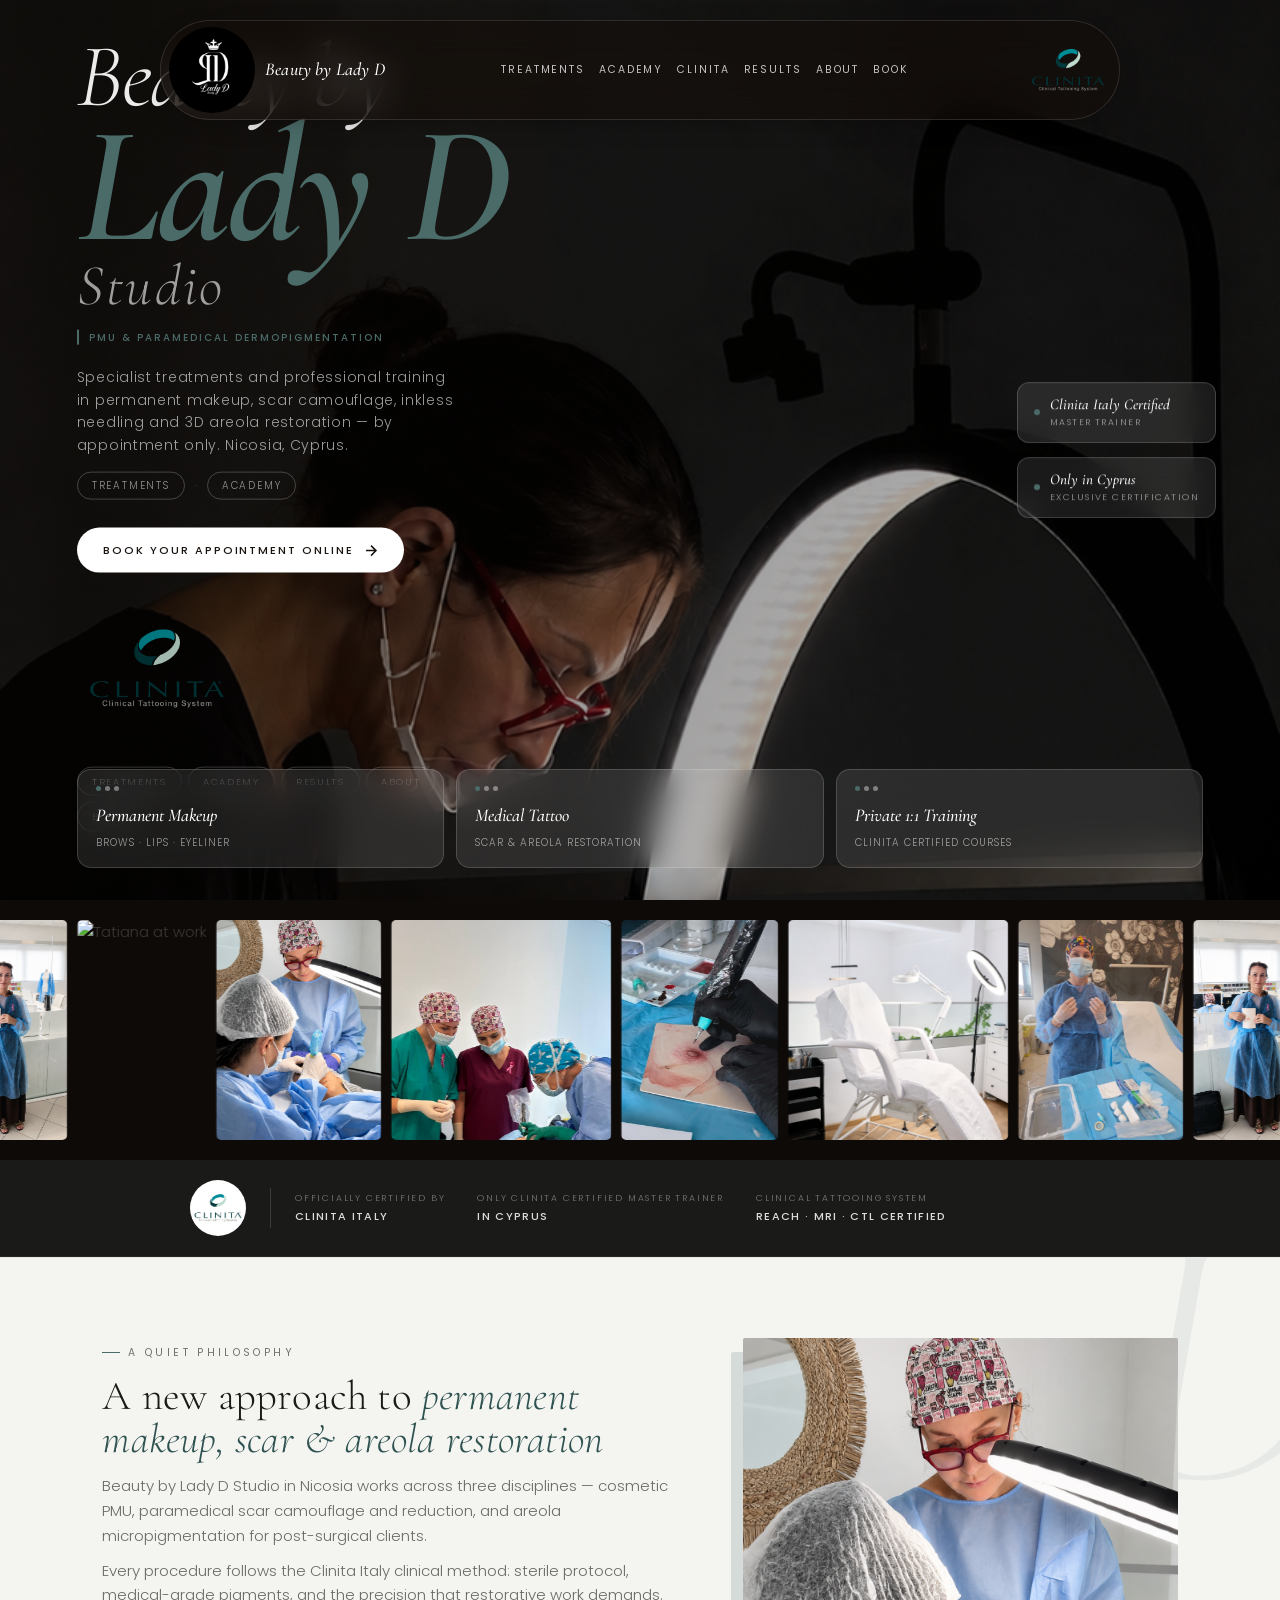
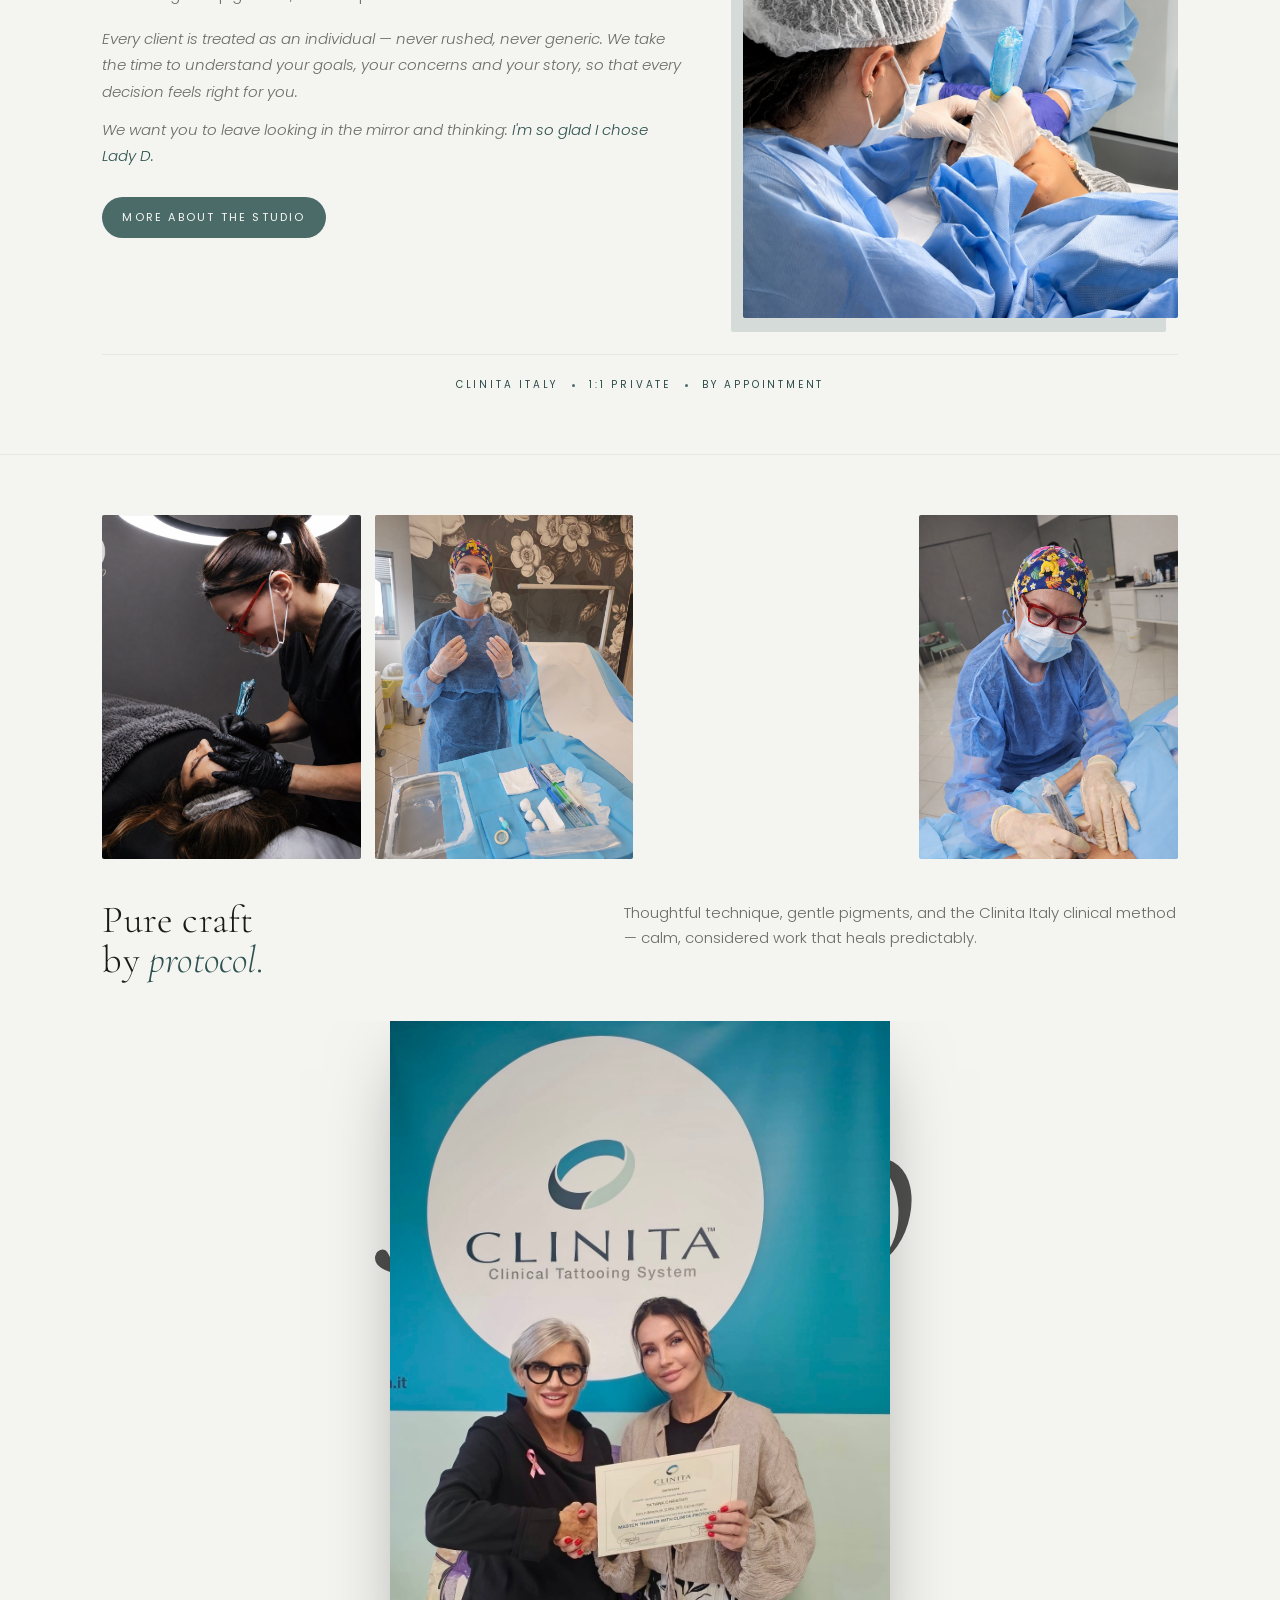
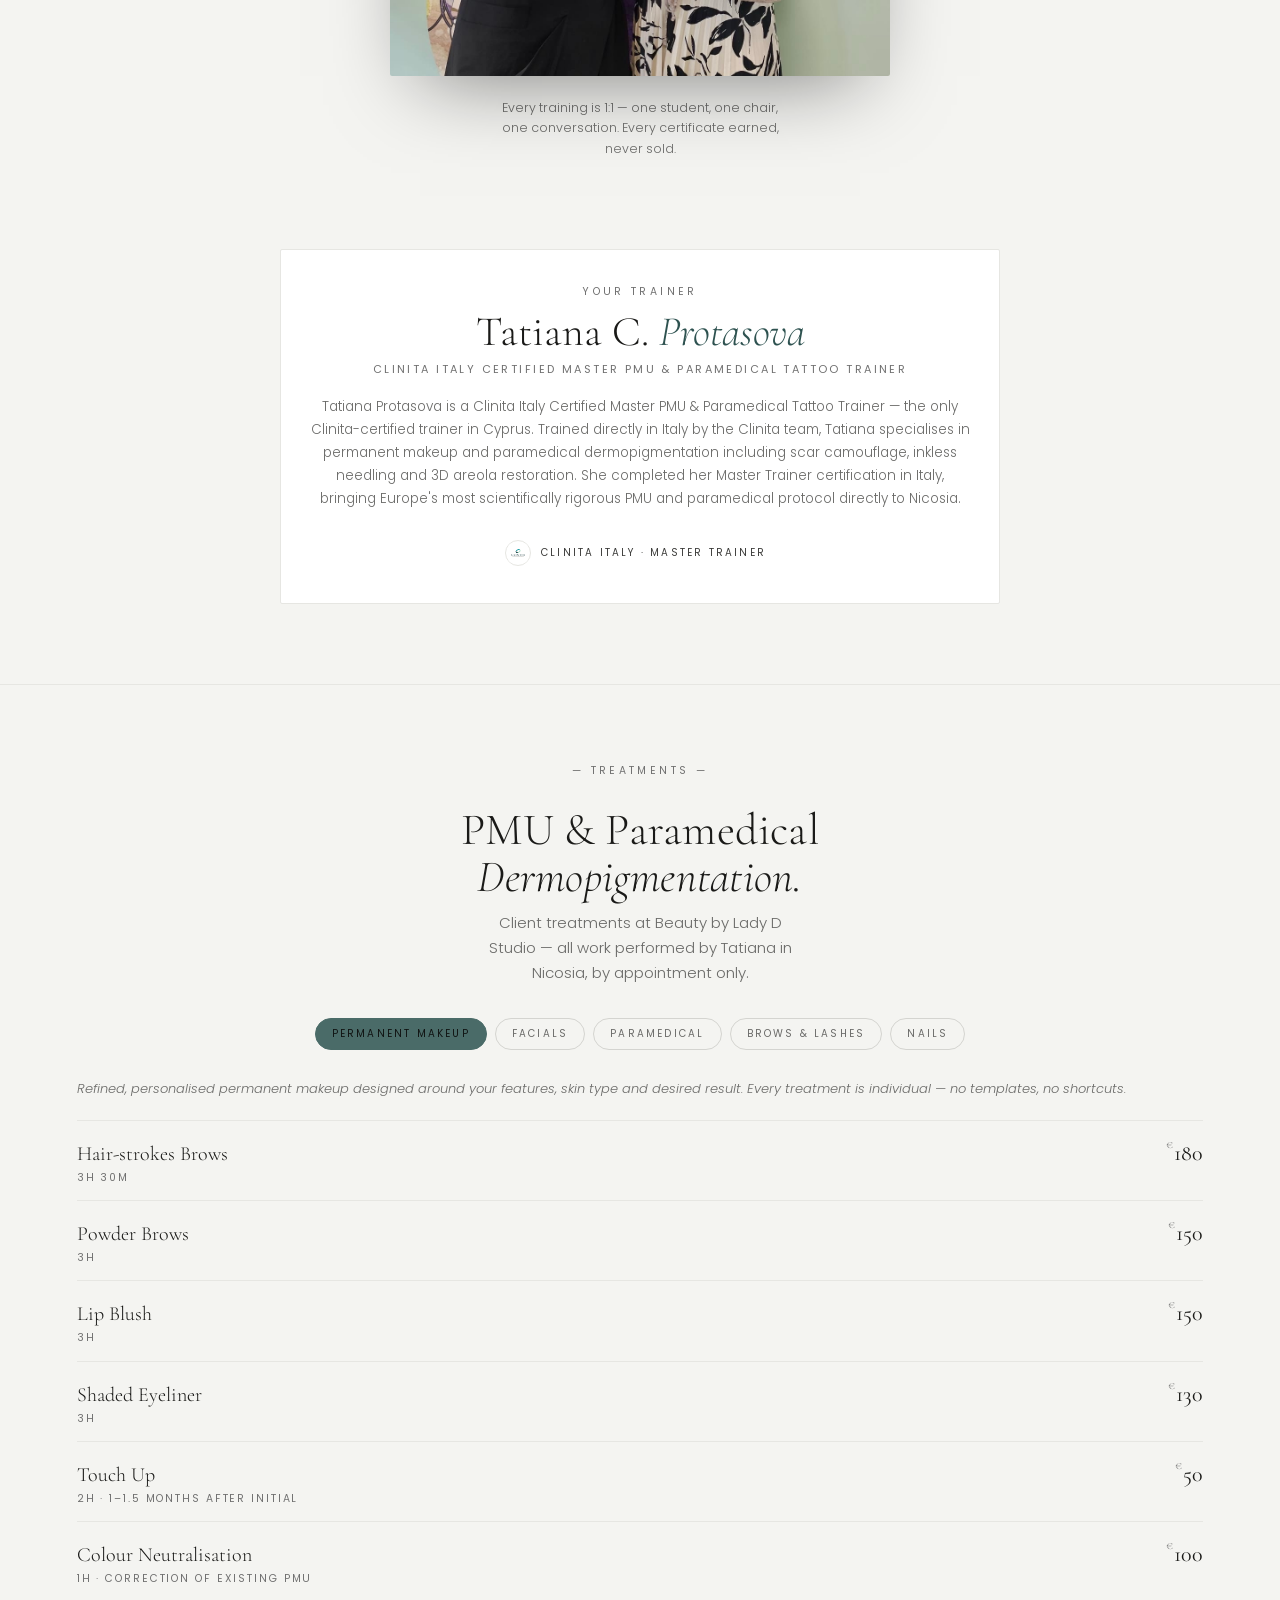
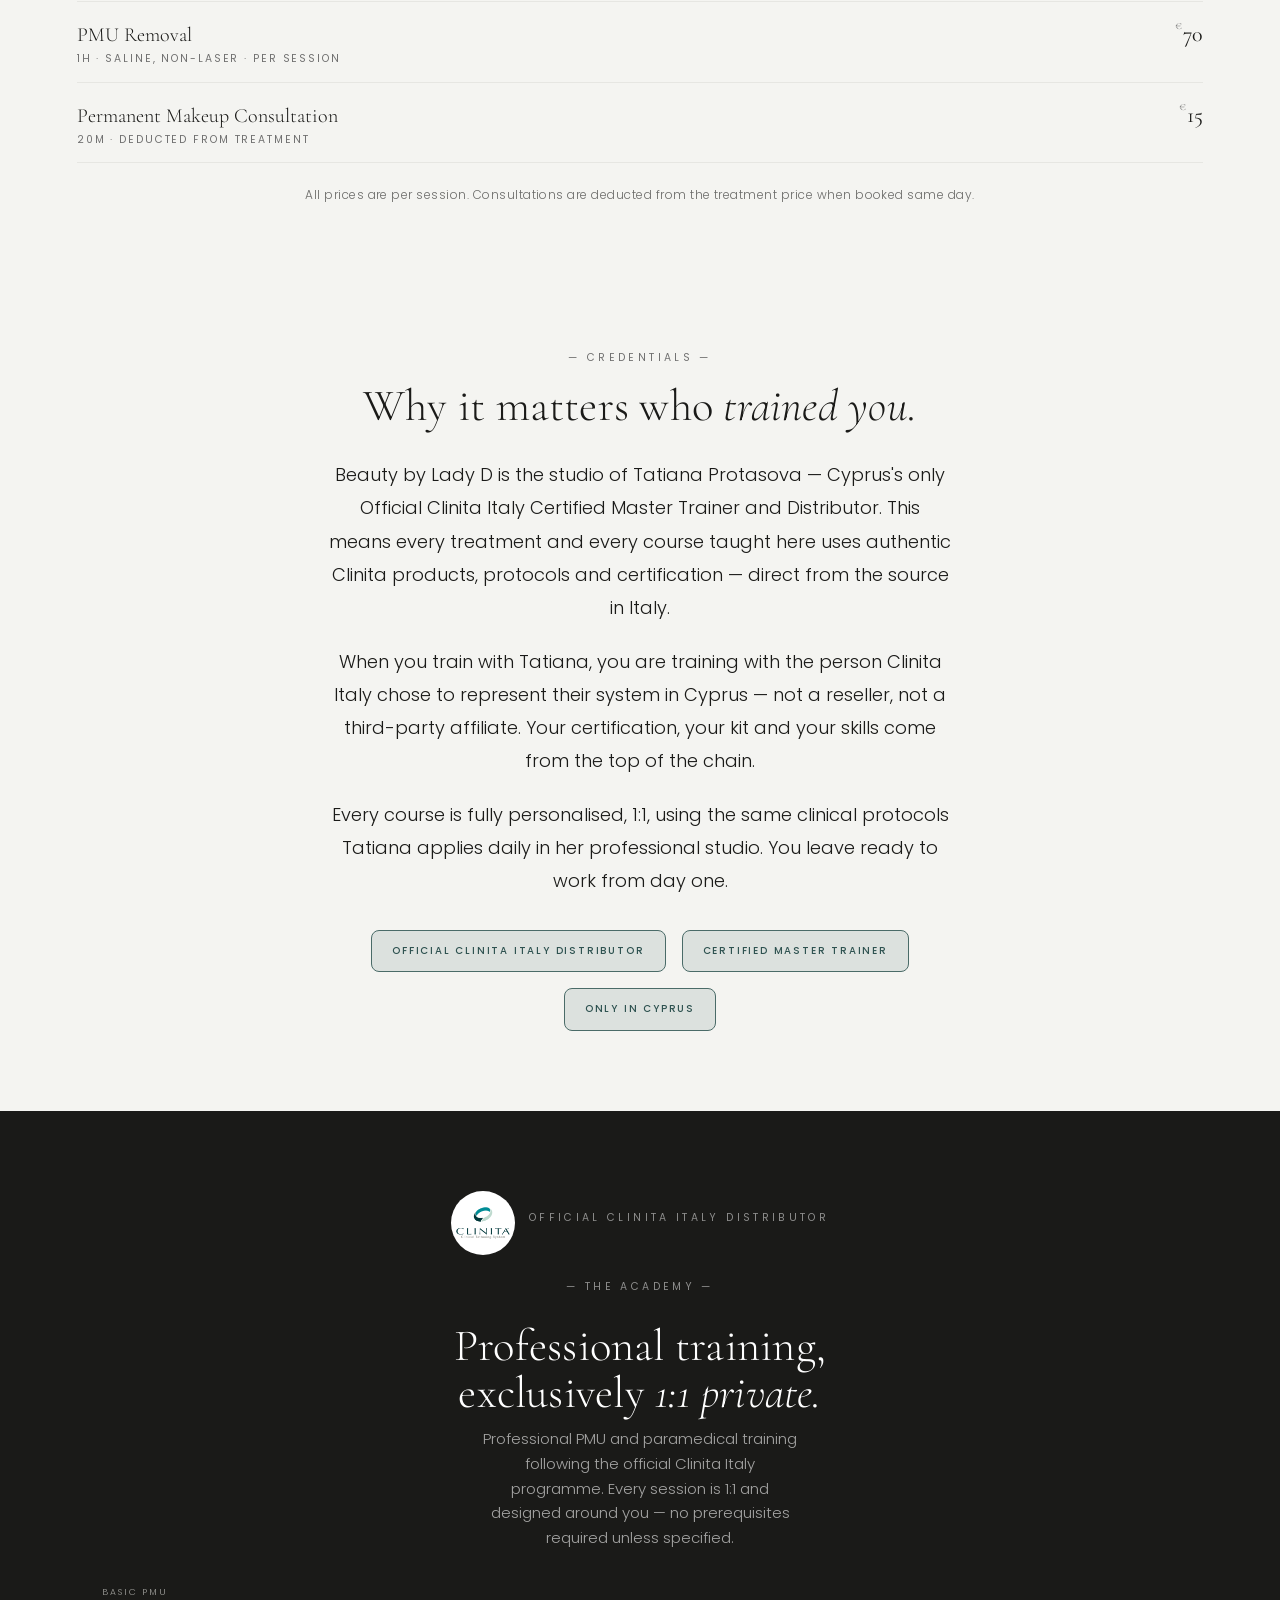
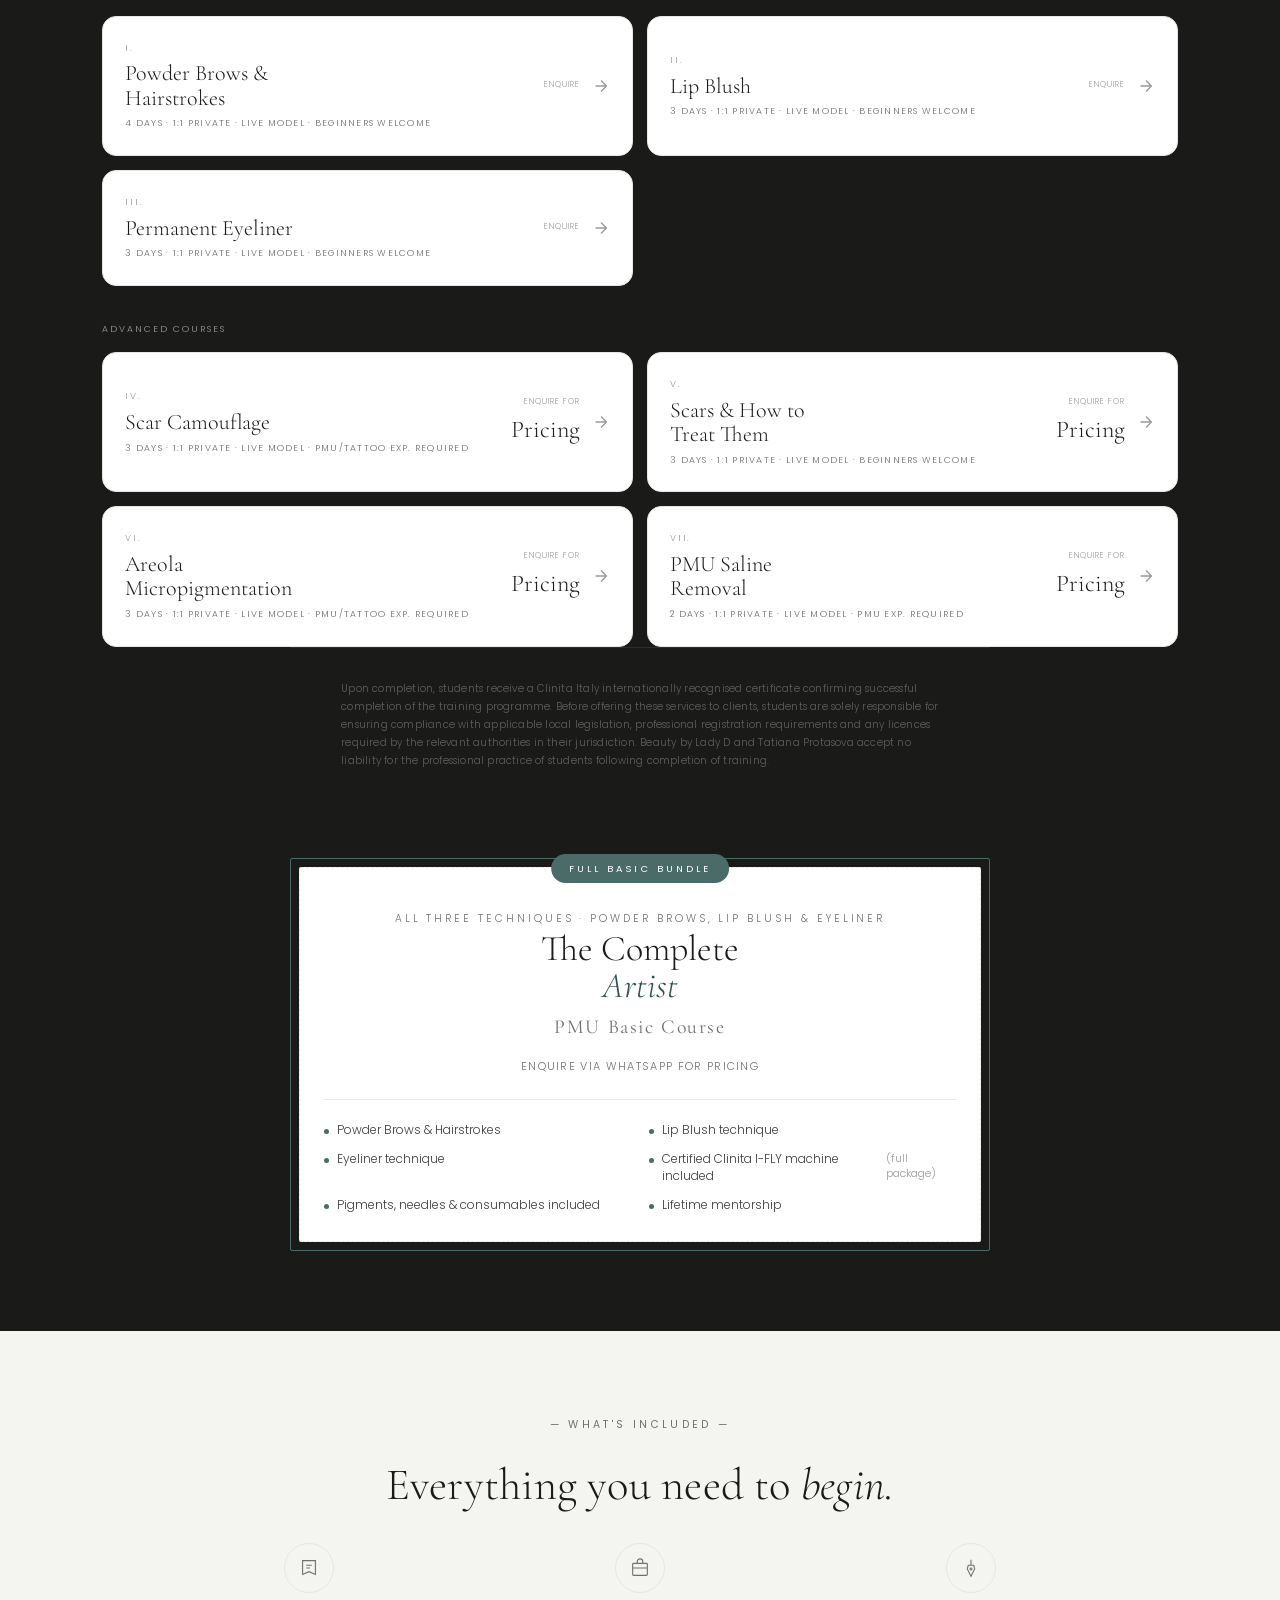
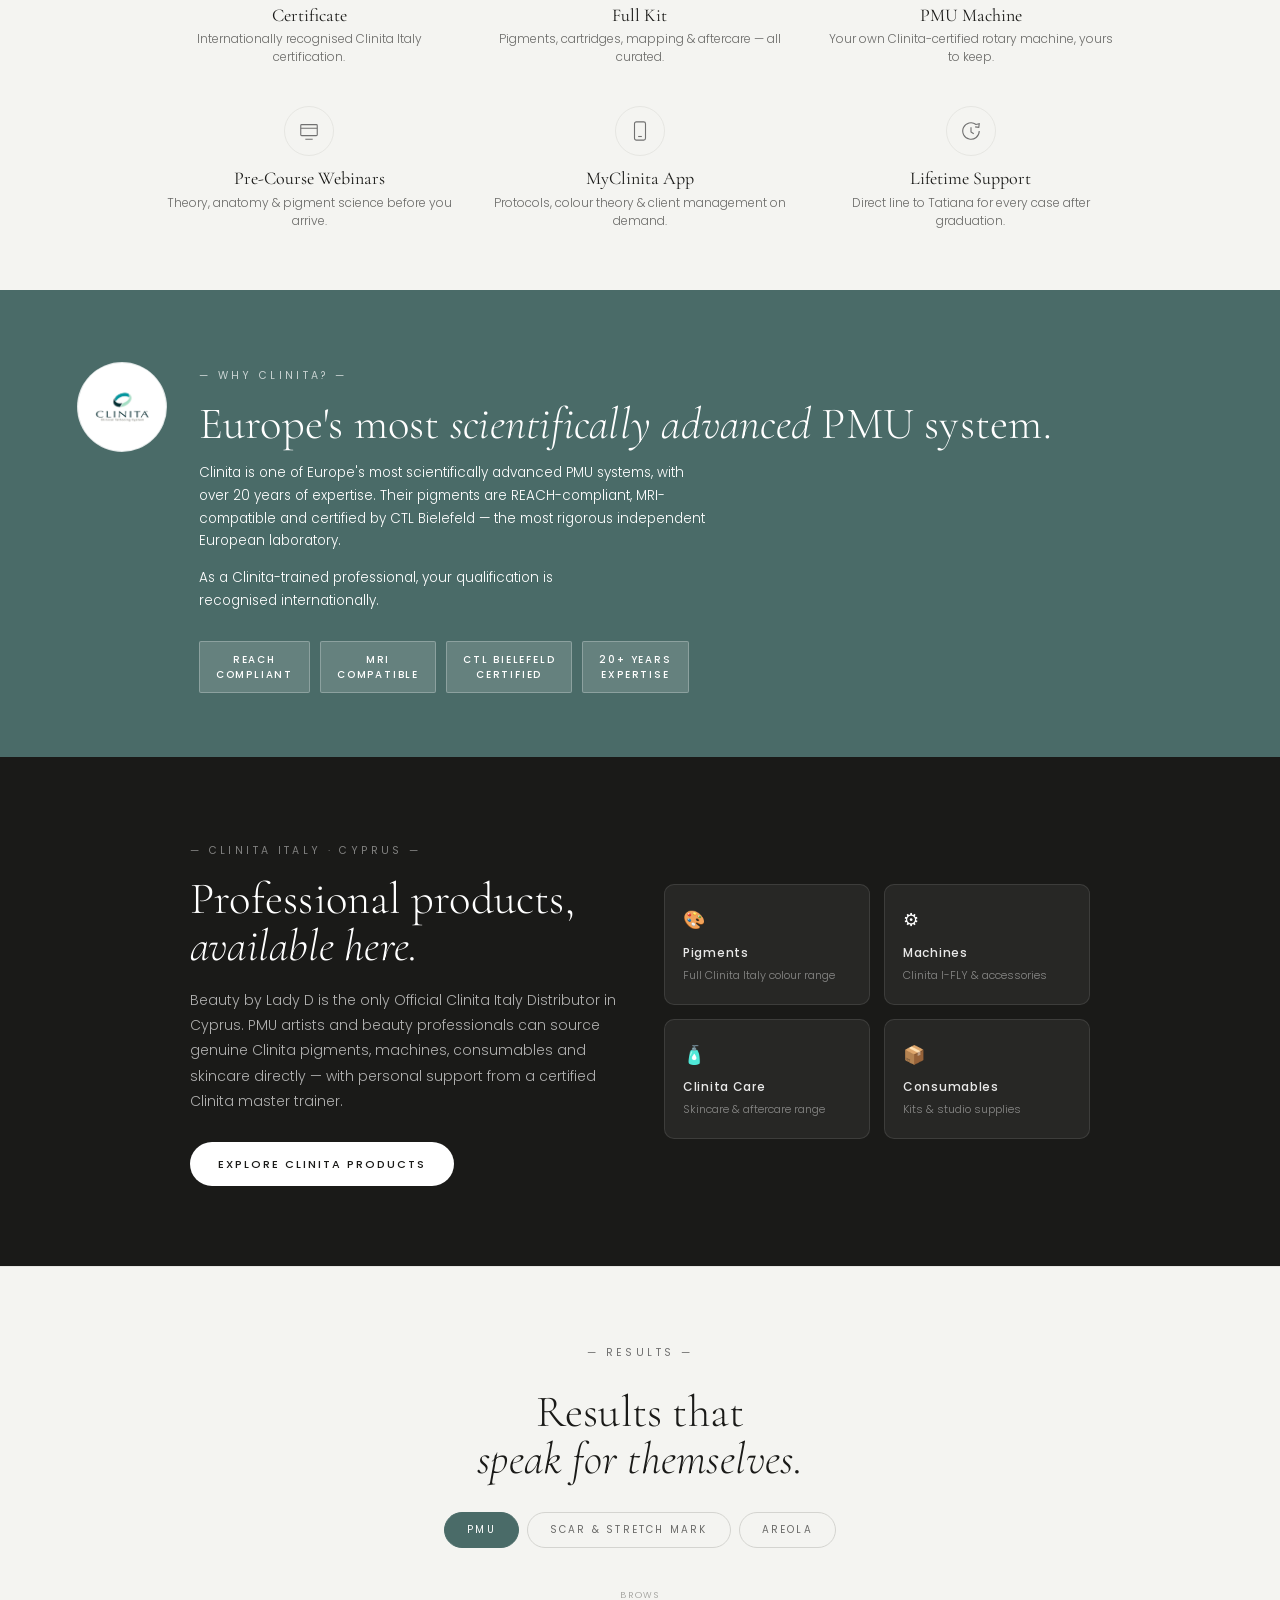
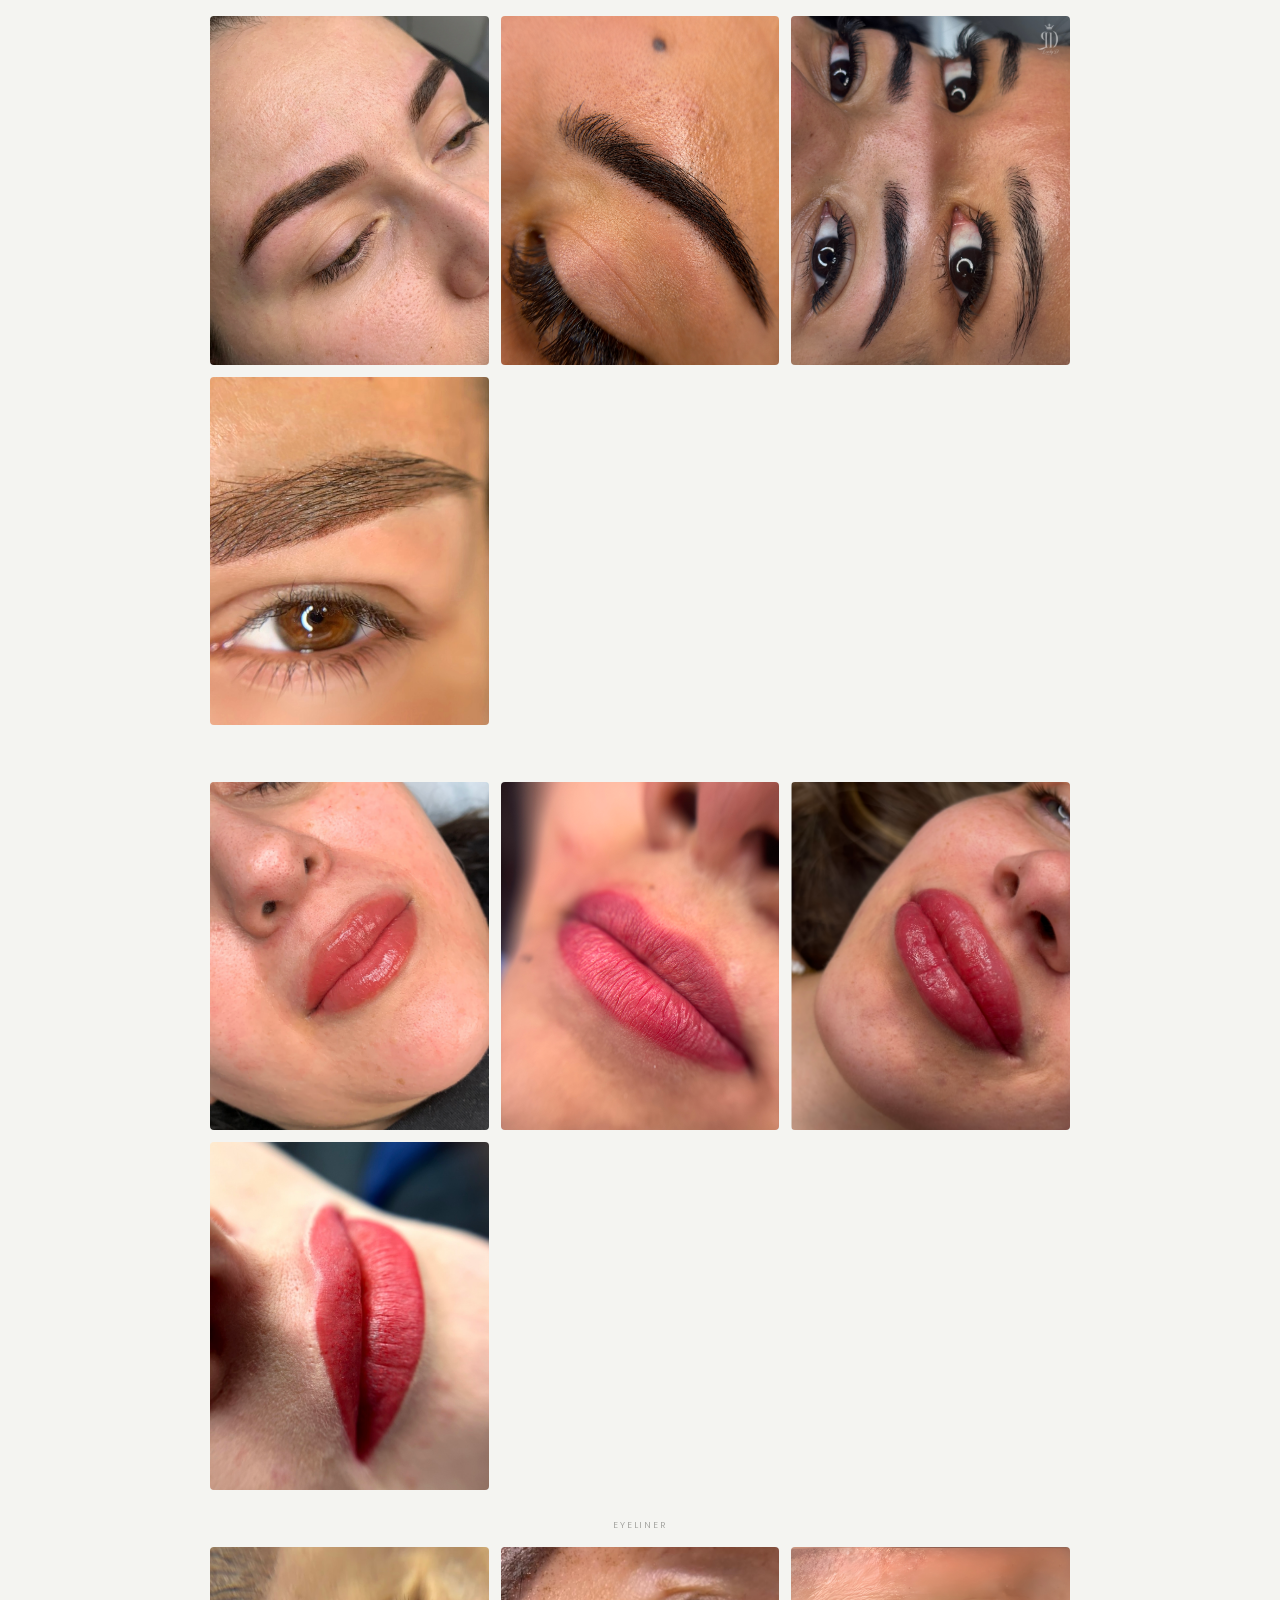
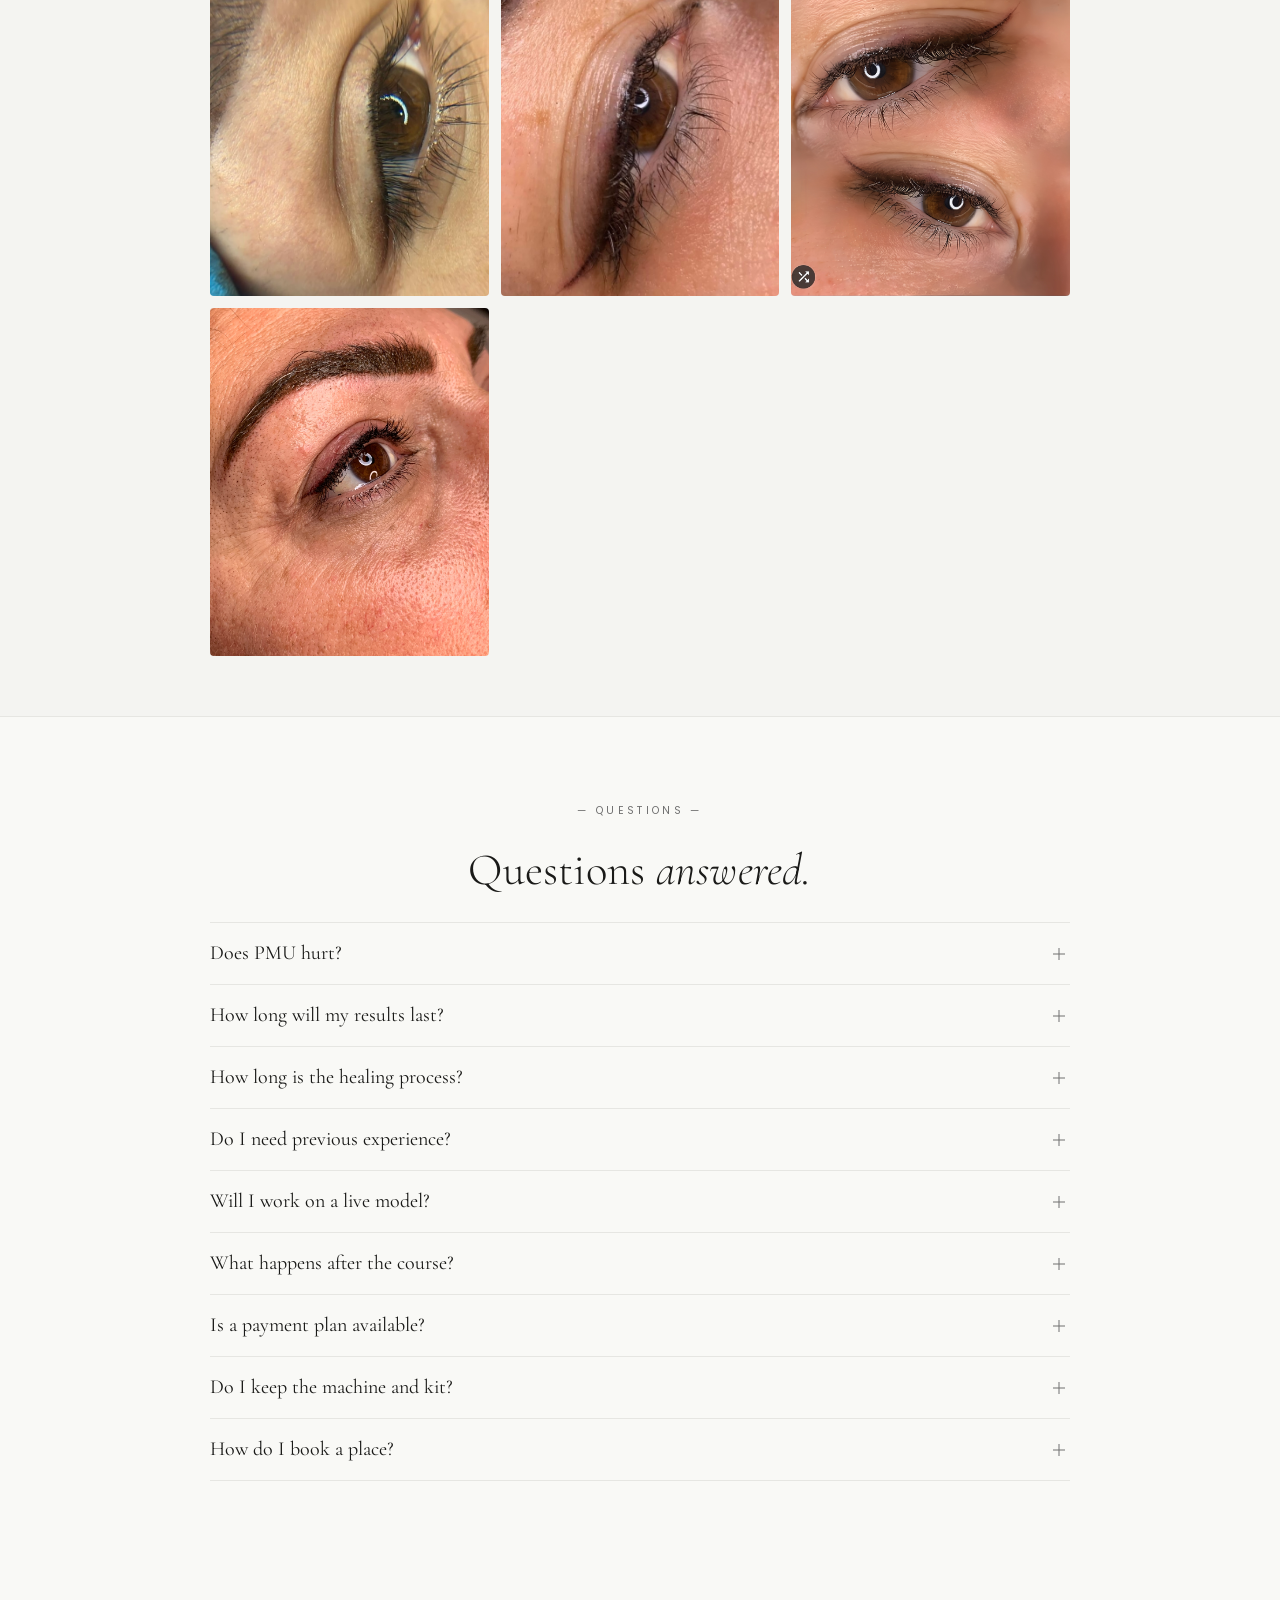
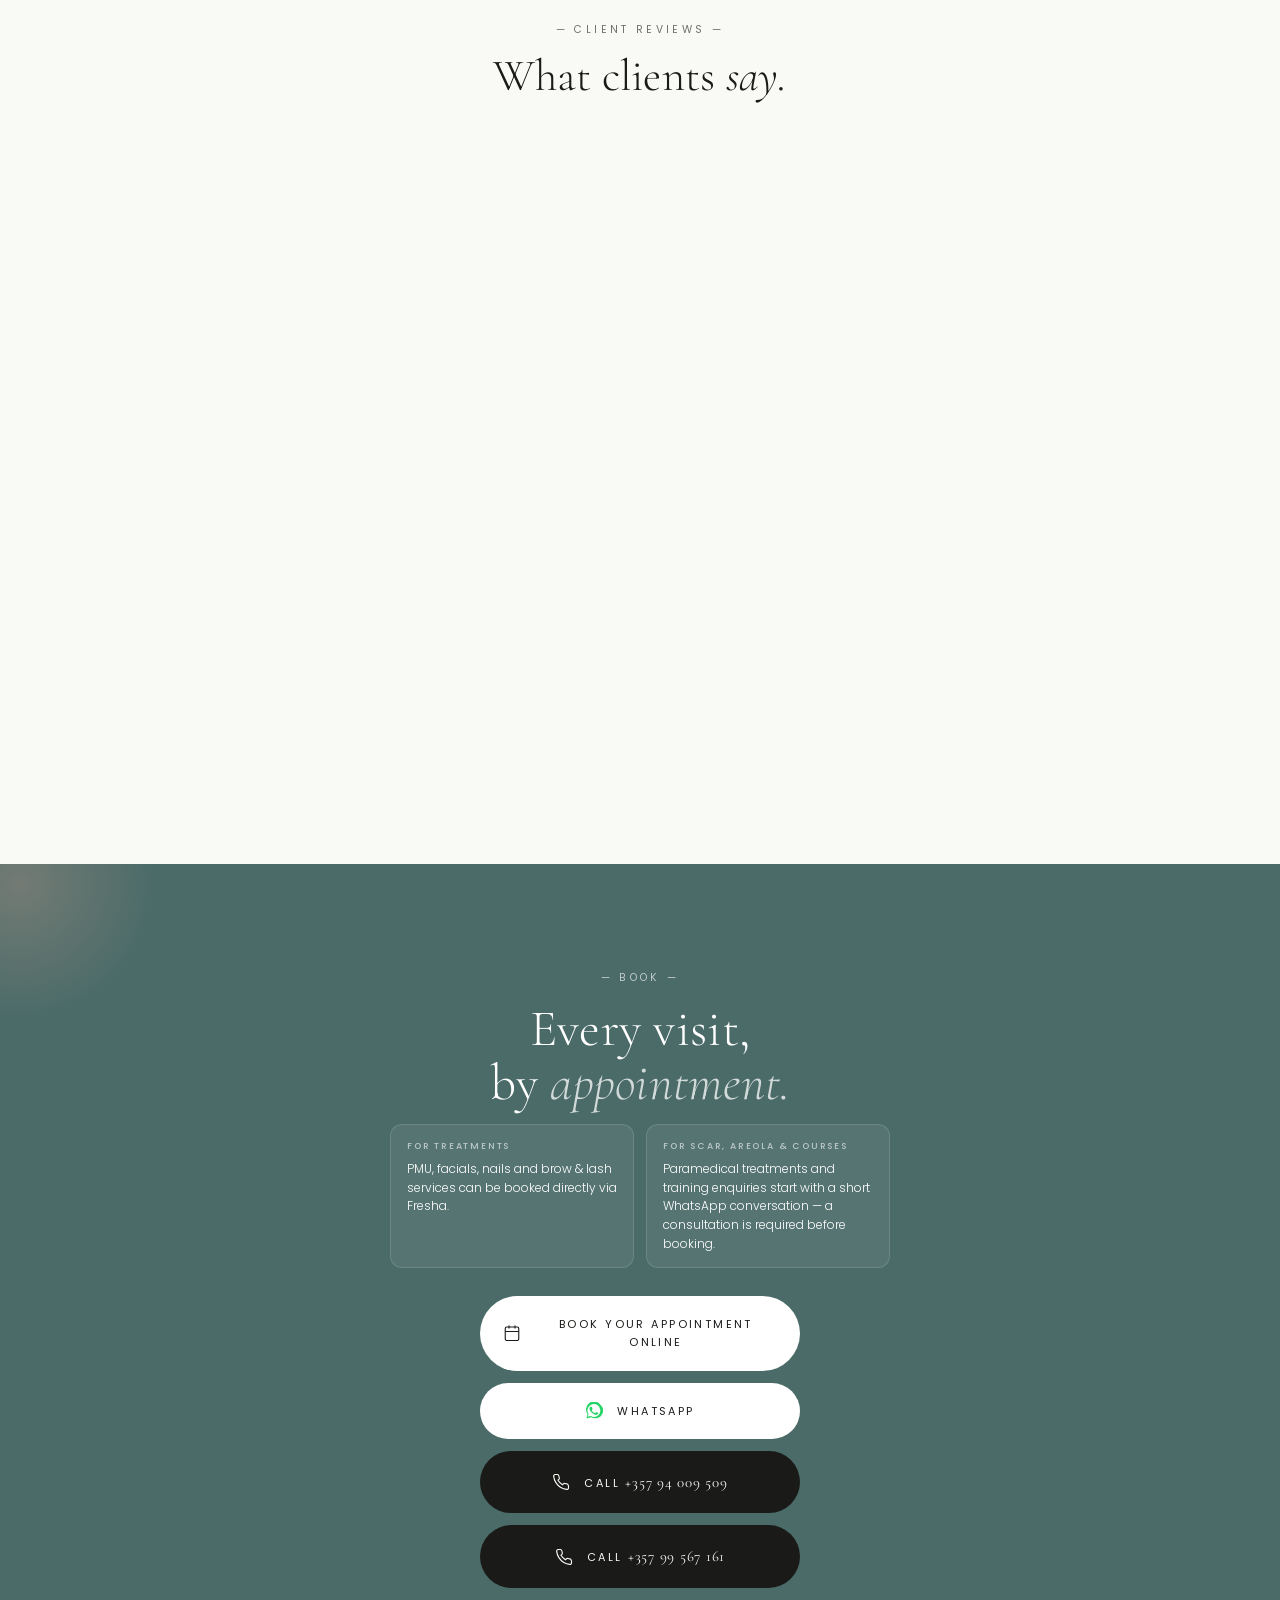
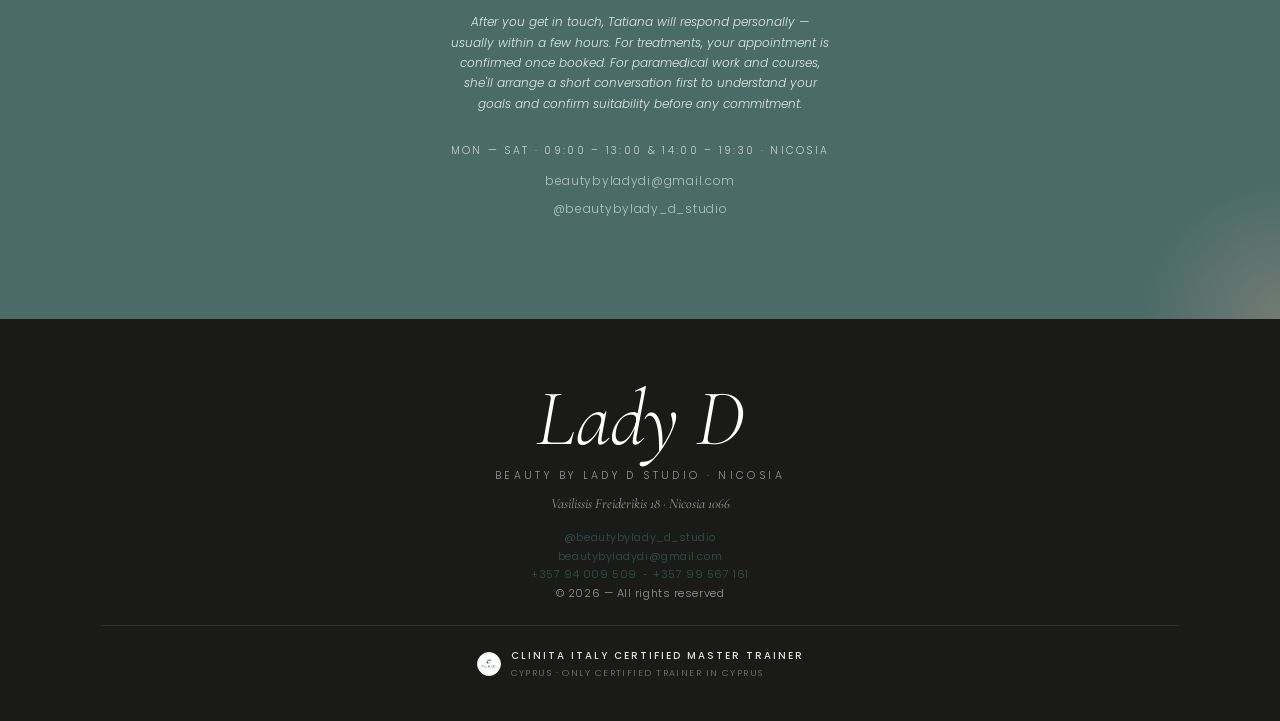
==== commit 114ce401: "Remove Clinita from hero pill nav — keep in top nav only Co-Authored-By: Claude Sonnet 4.6 <noreply@" ====
--- a/index.html
+++ b/index.html
@@ -115,7 +115,6 @@
       <nav class="h-menu" aria-label="Page sections">
         <a href="#services">Treatments</a>
         <a href="#courses">Academy</a>
-        <a href="/clinita.html">Clinita</a>
         <a href="#portfolio">Results</a>
         <a href="#about">About</a>
         <a href="#book">Book</a>
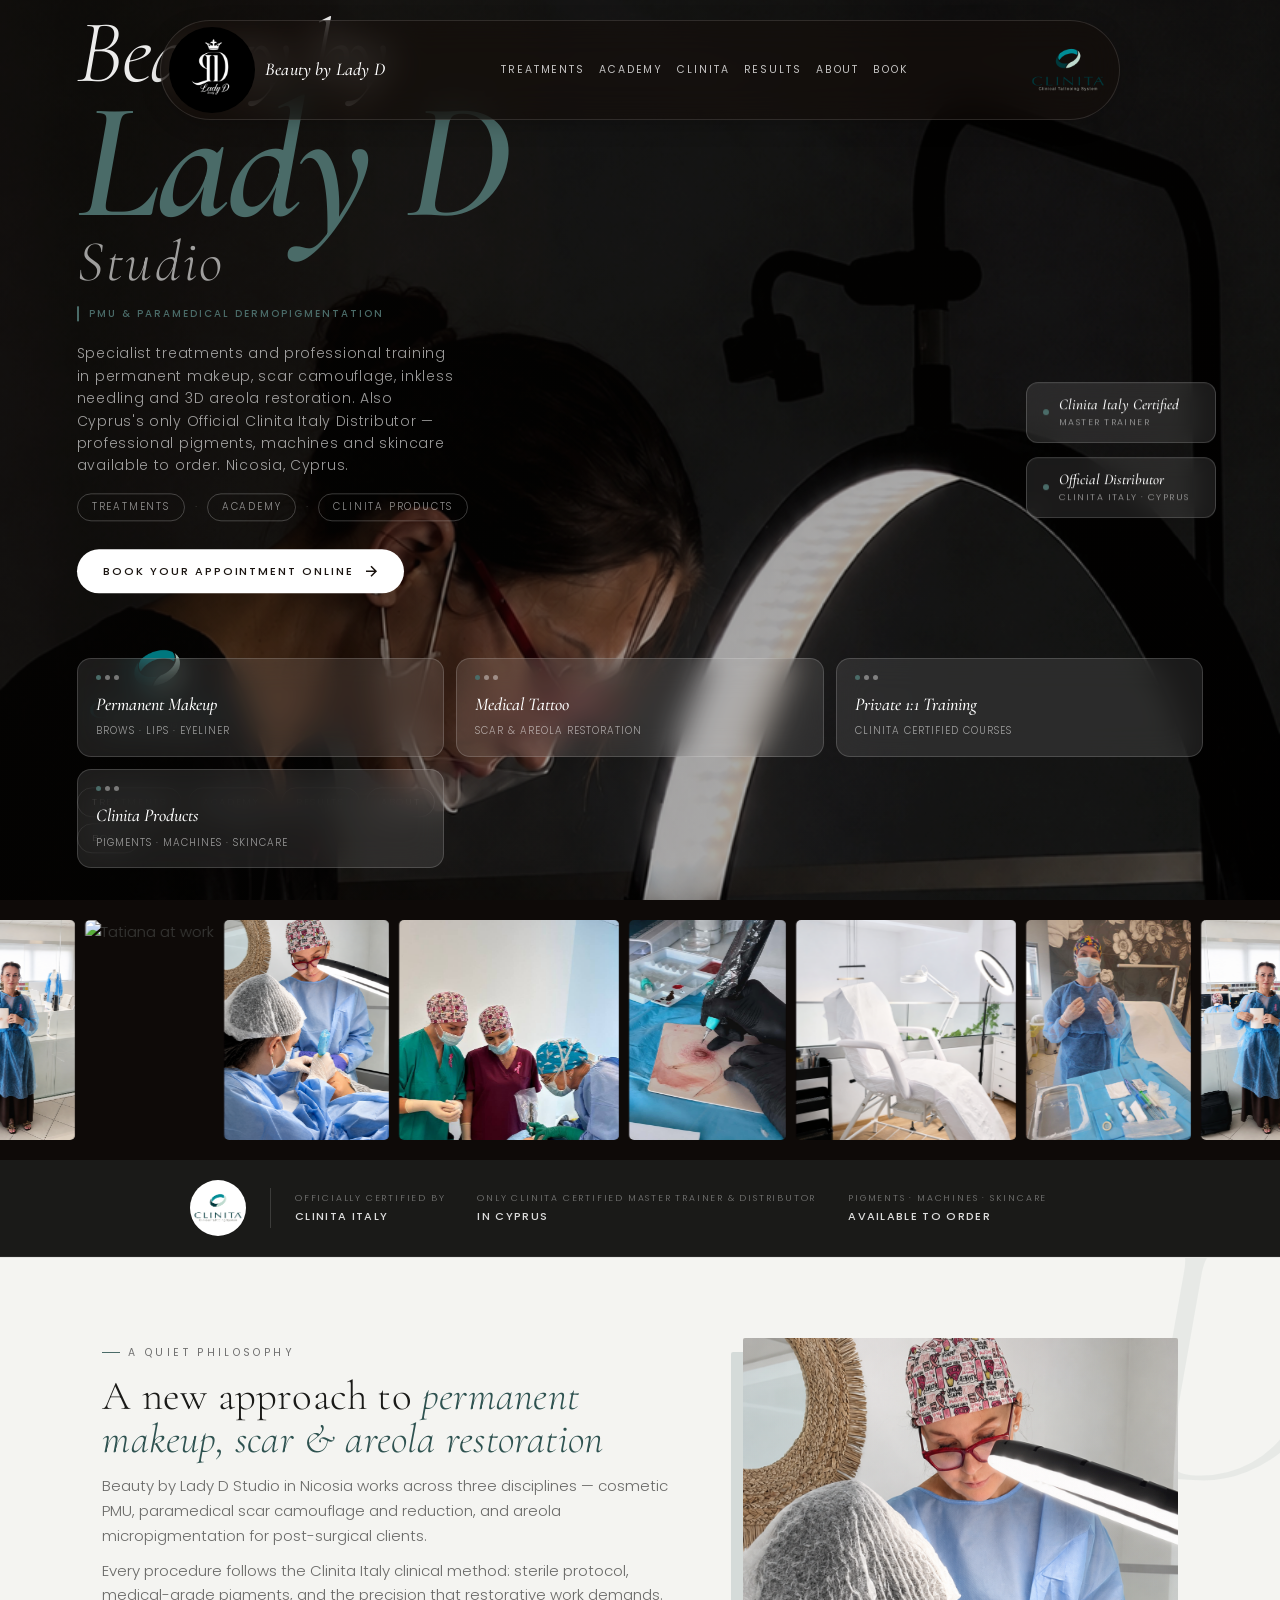
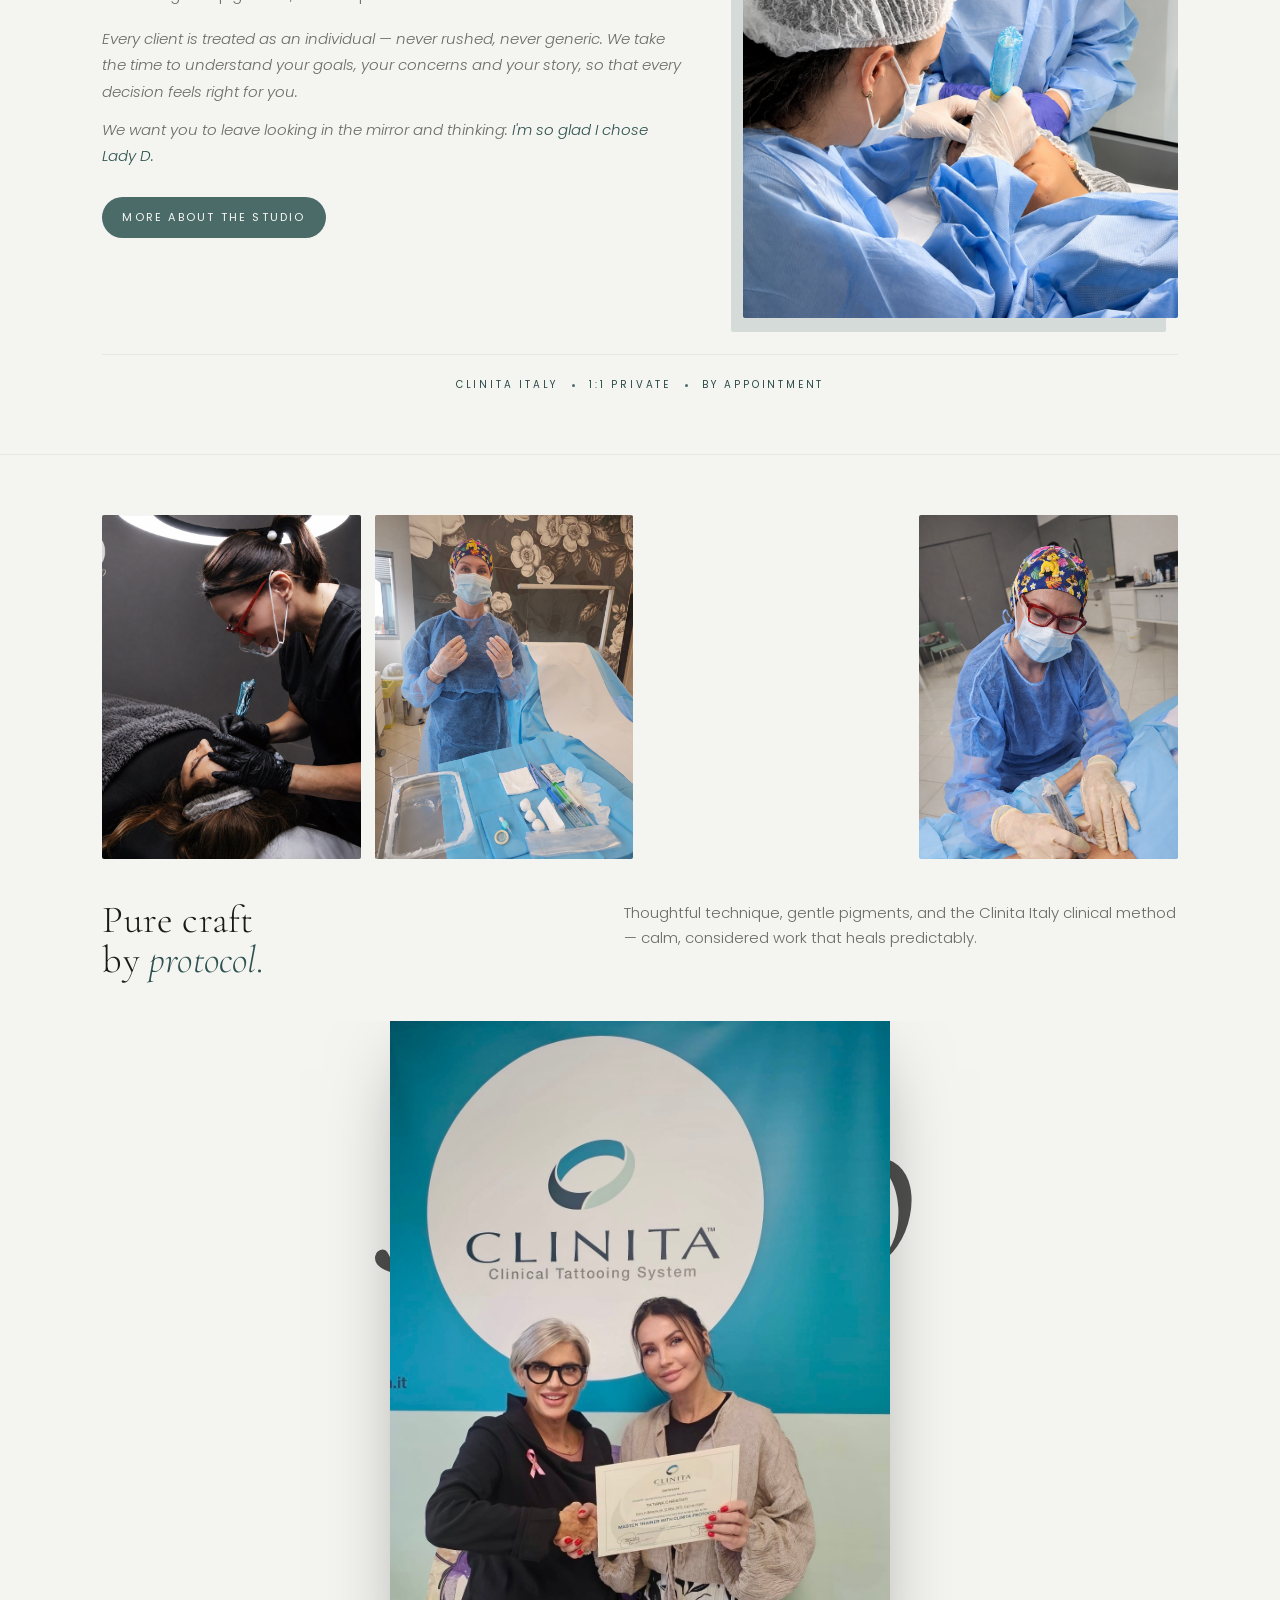
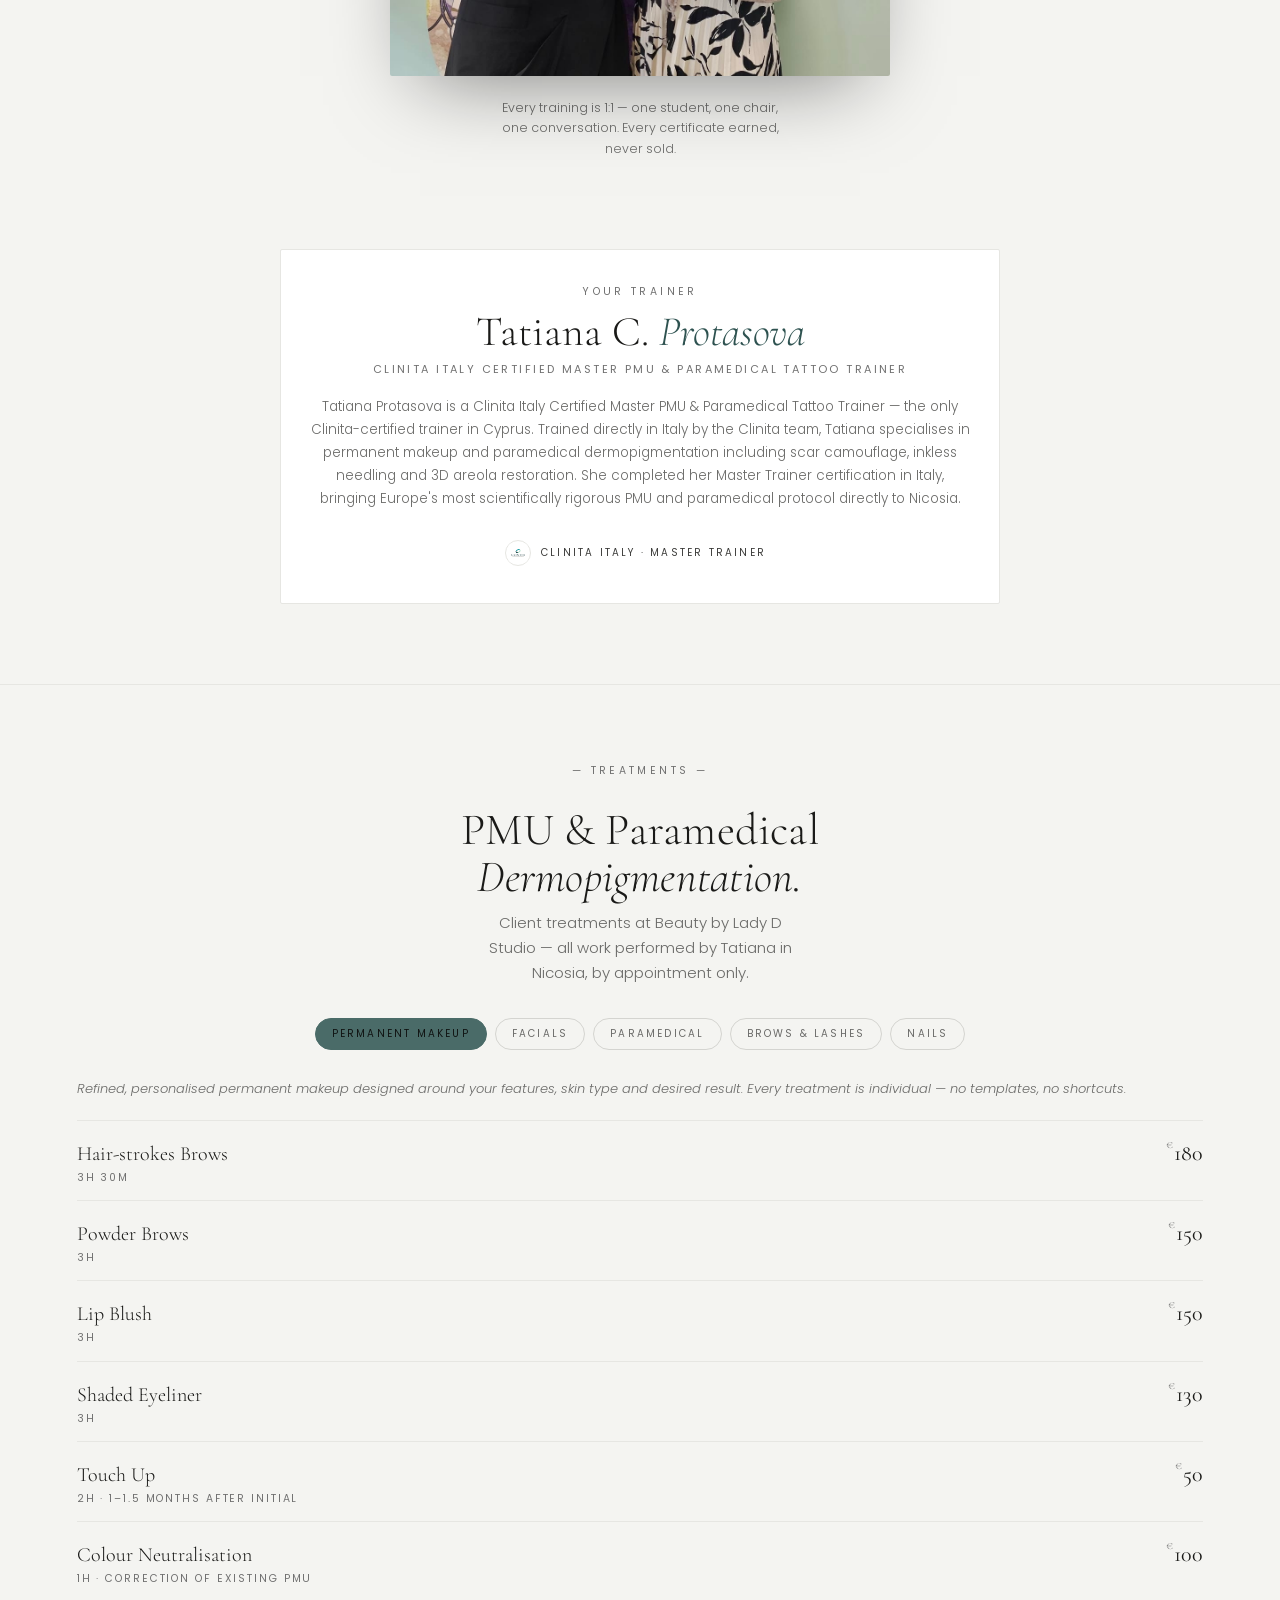
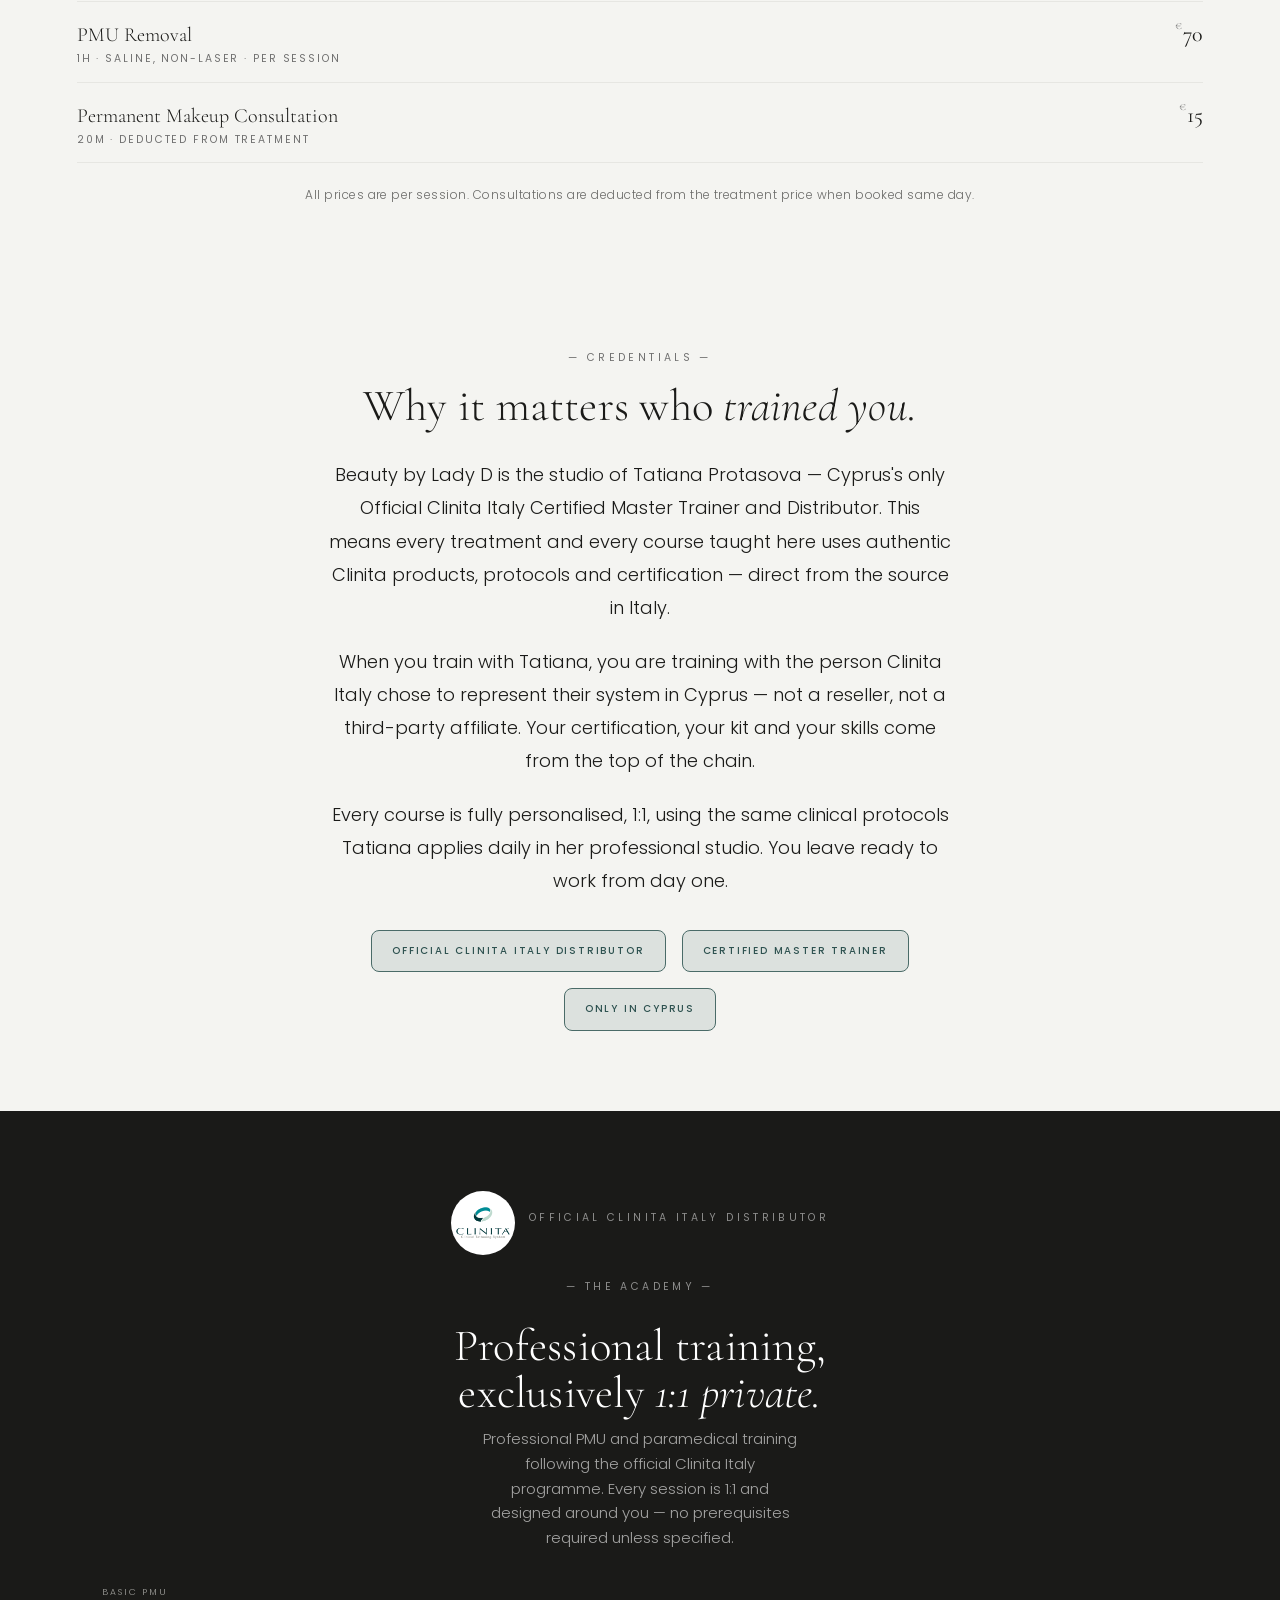
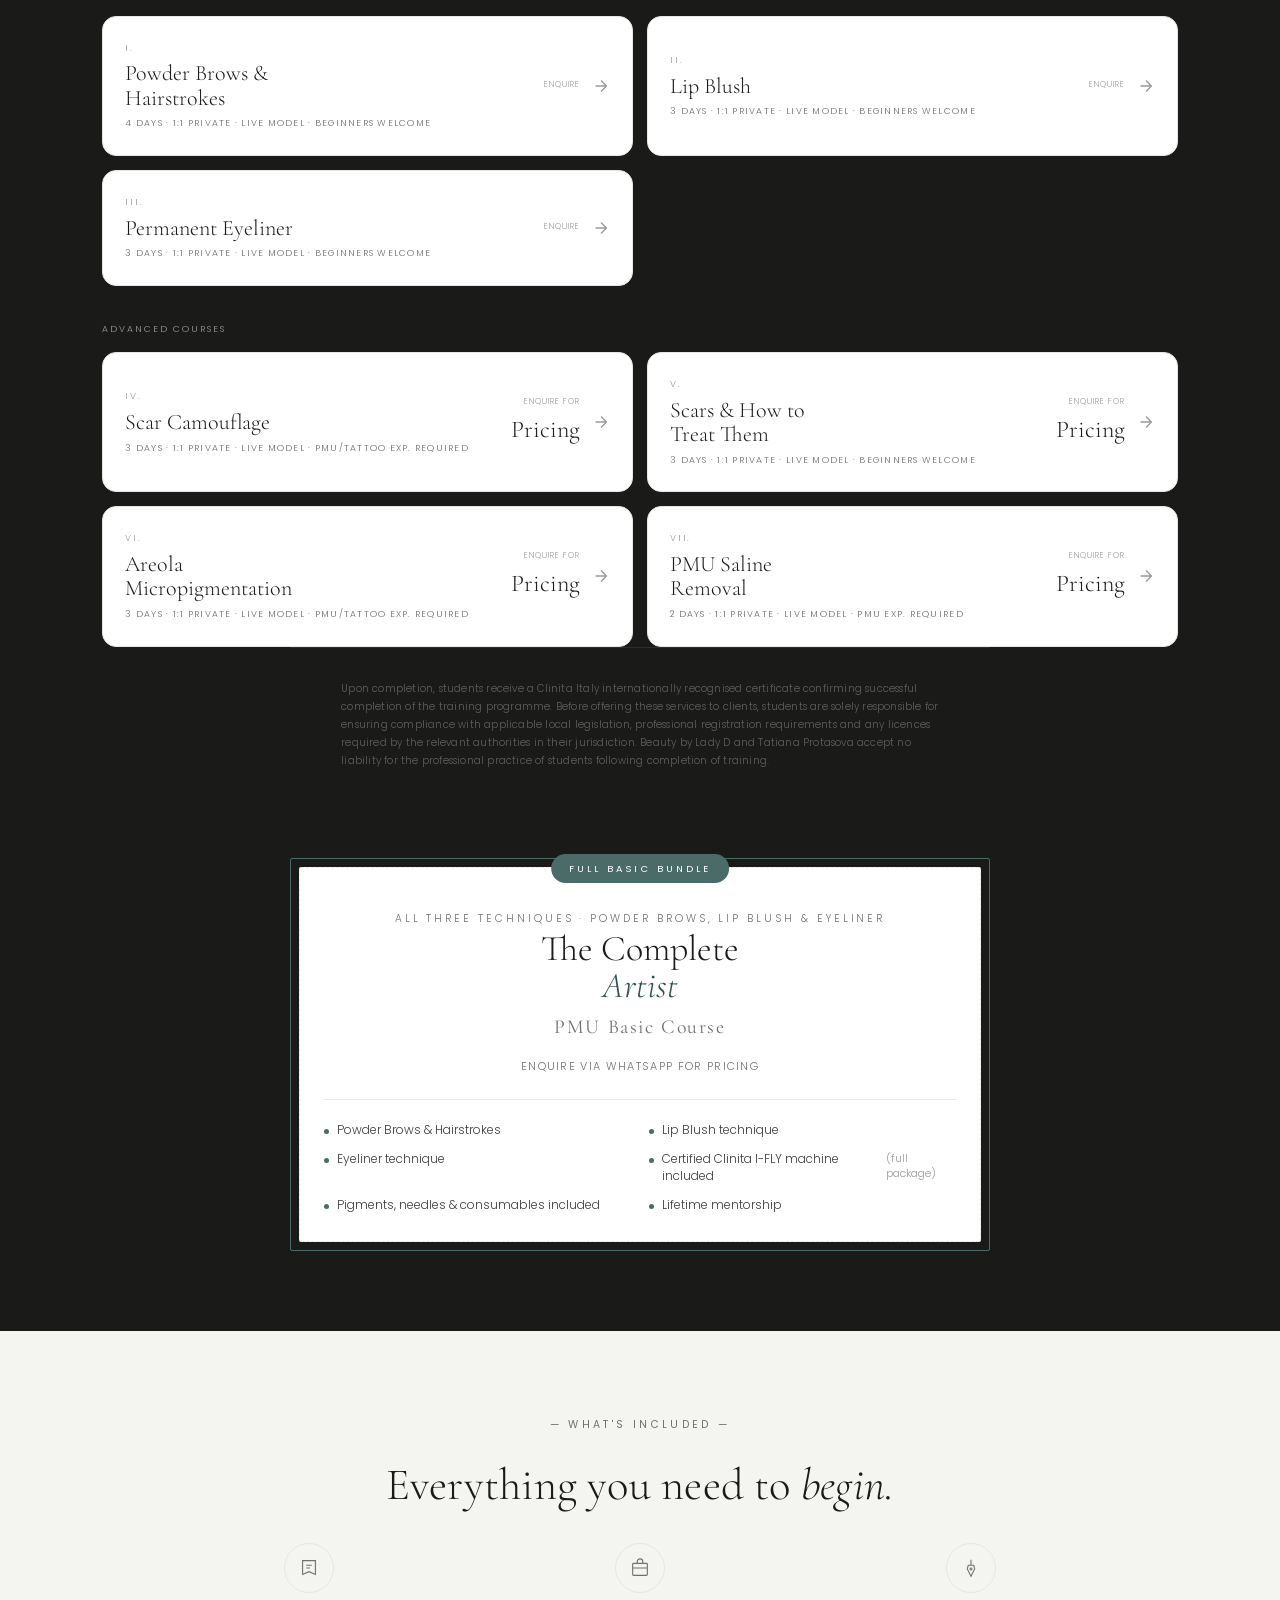
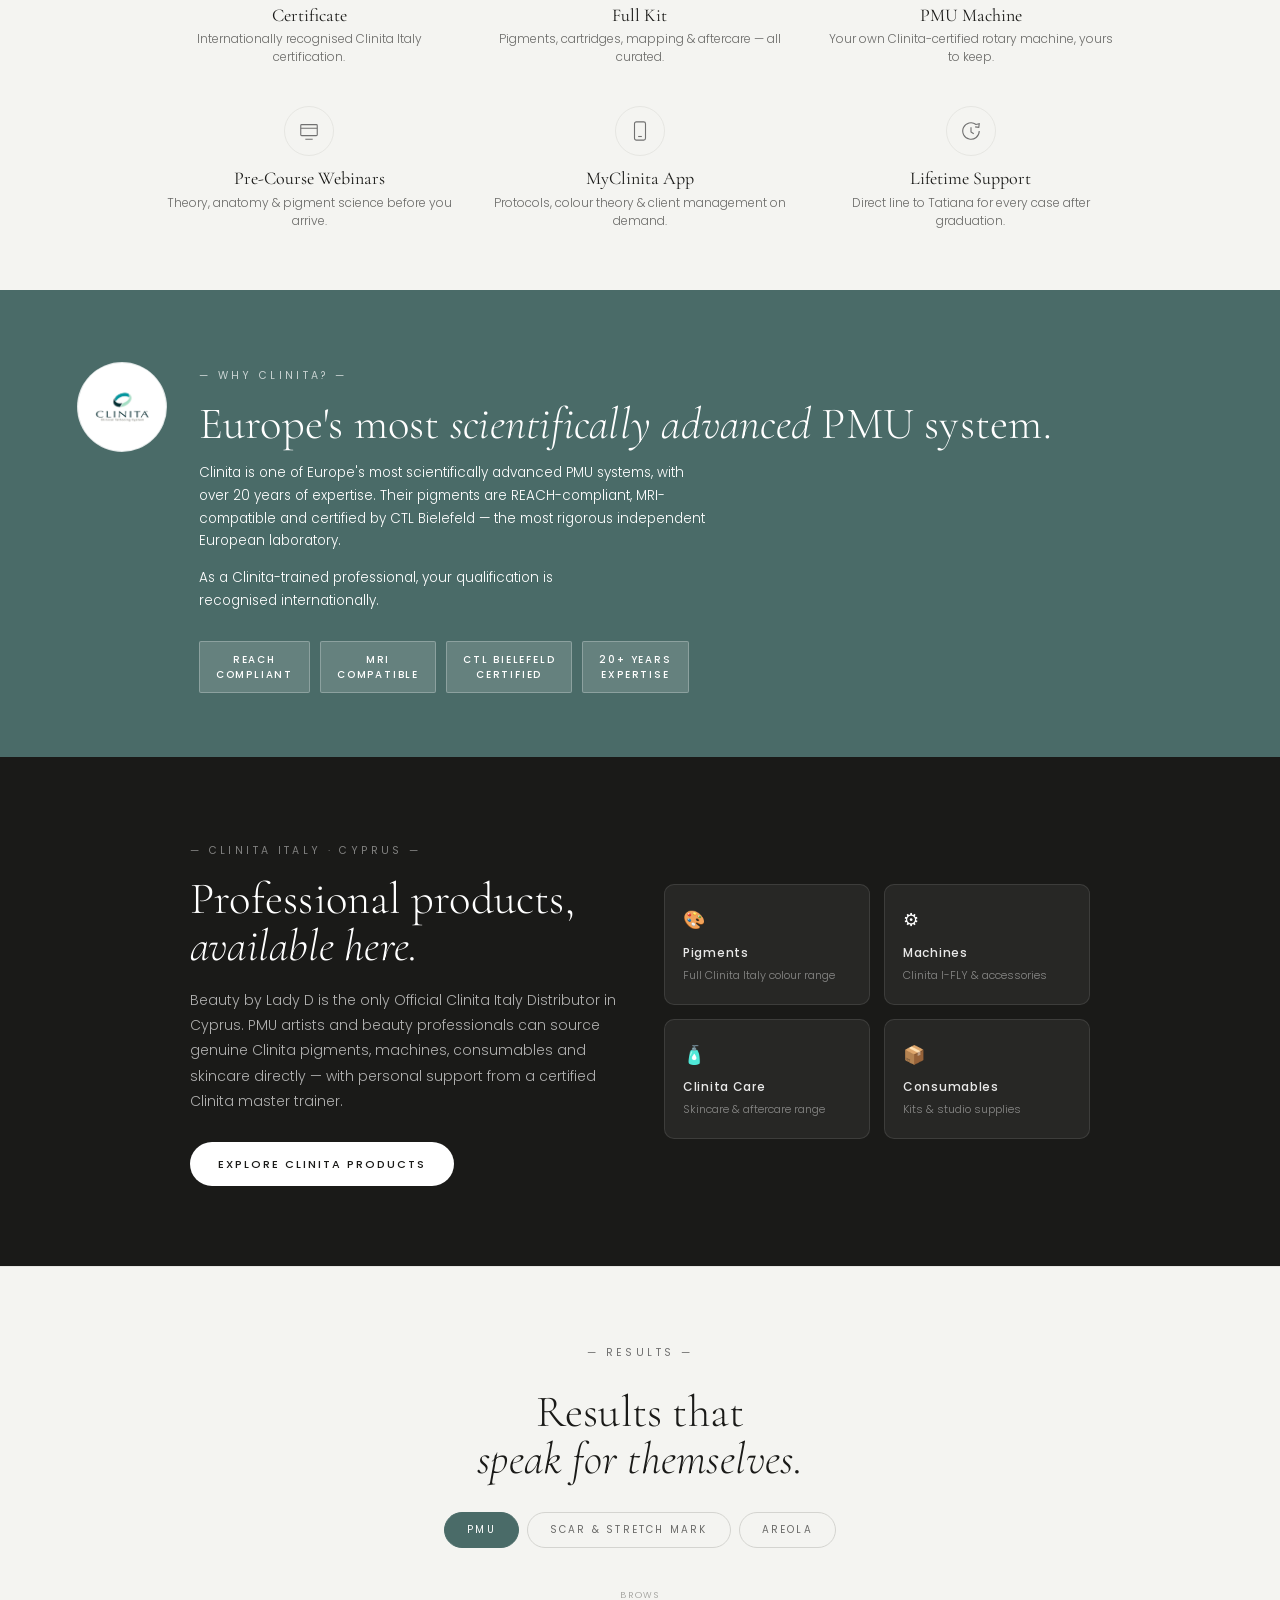
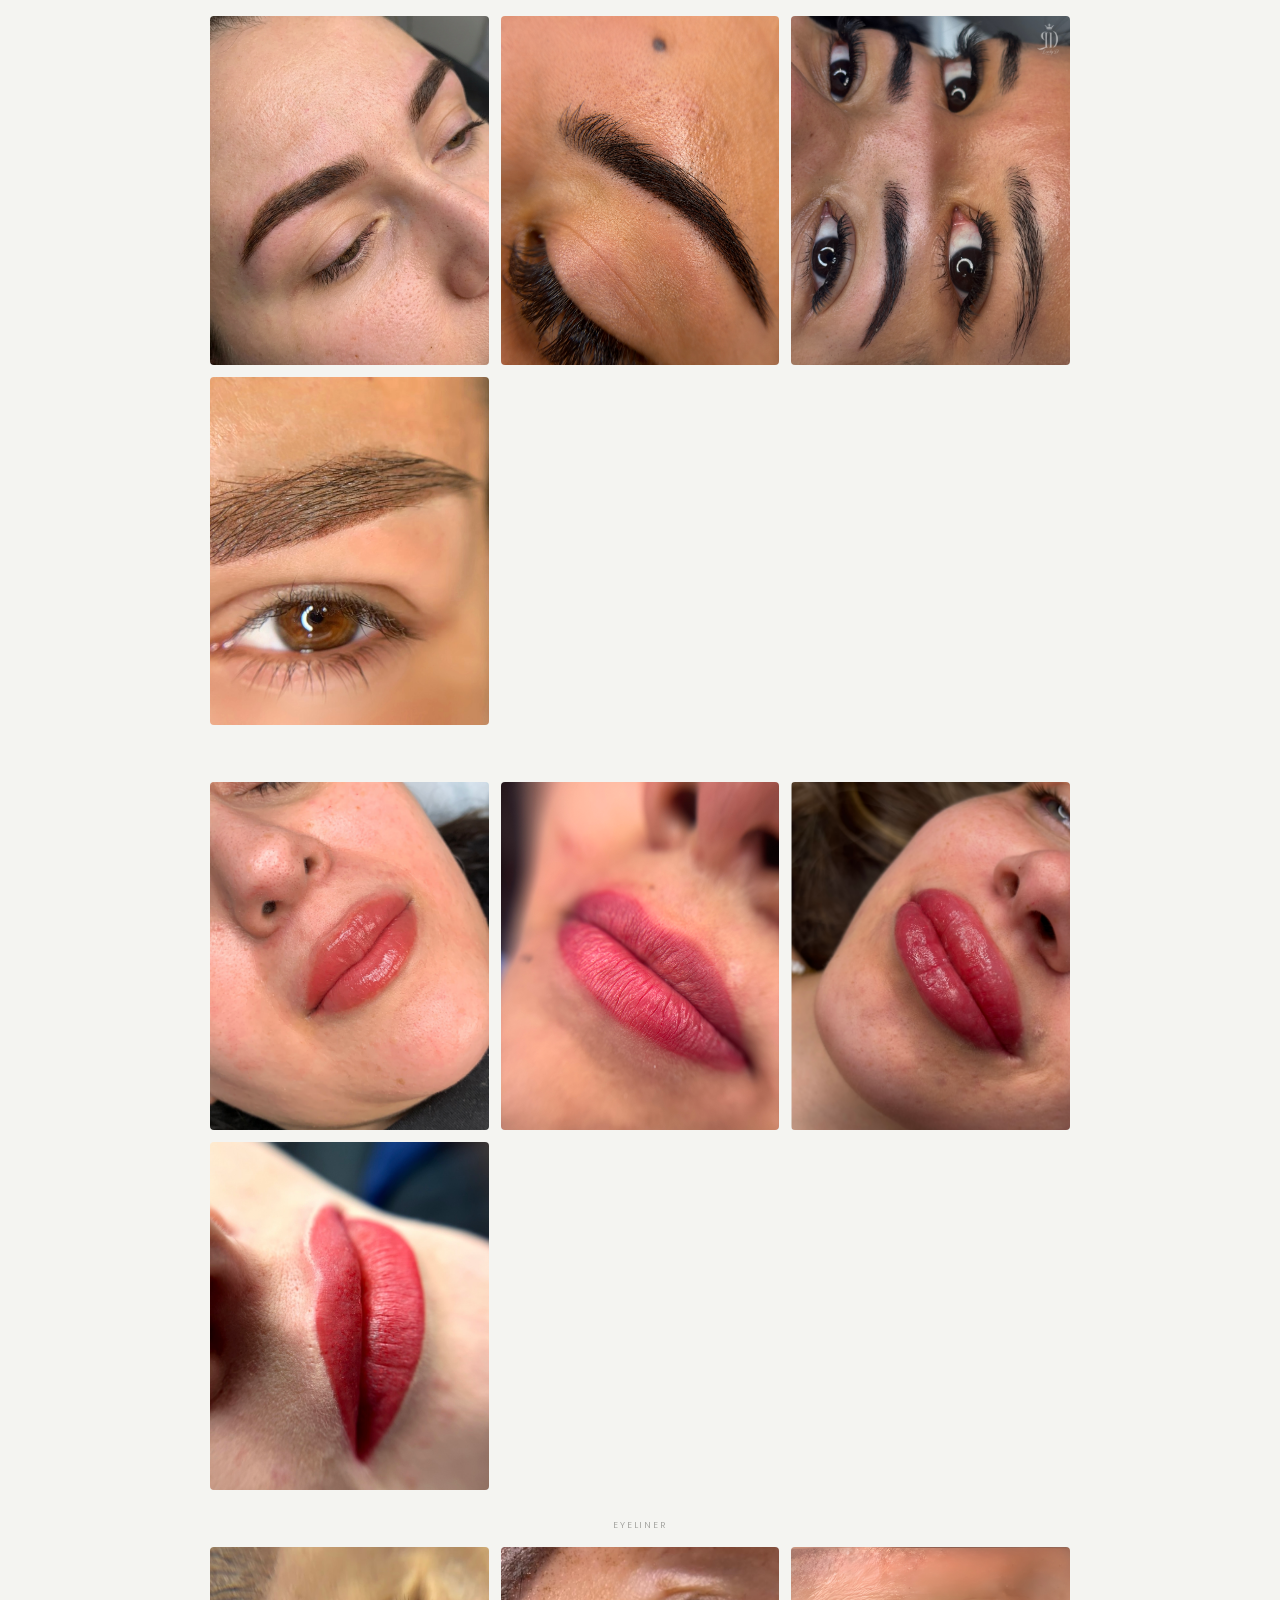
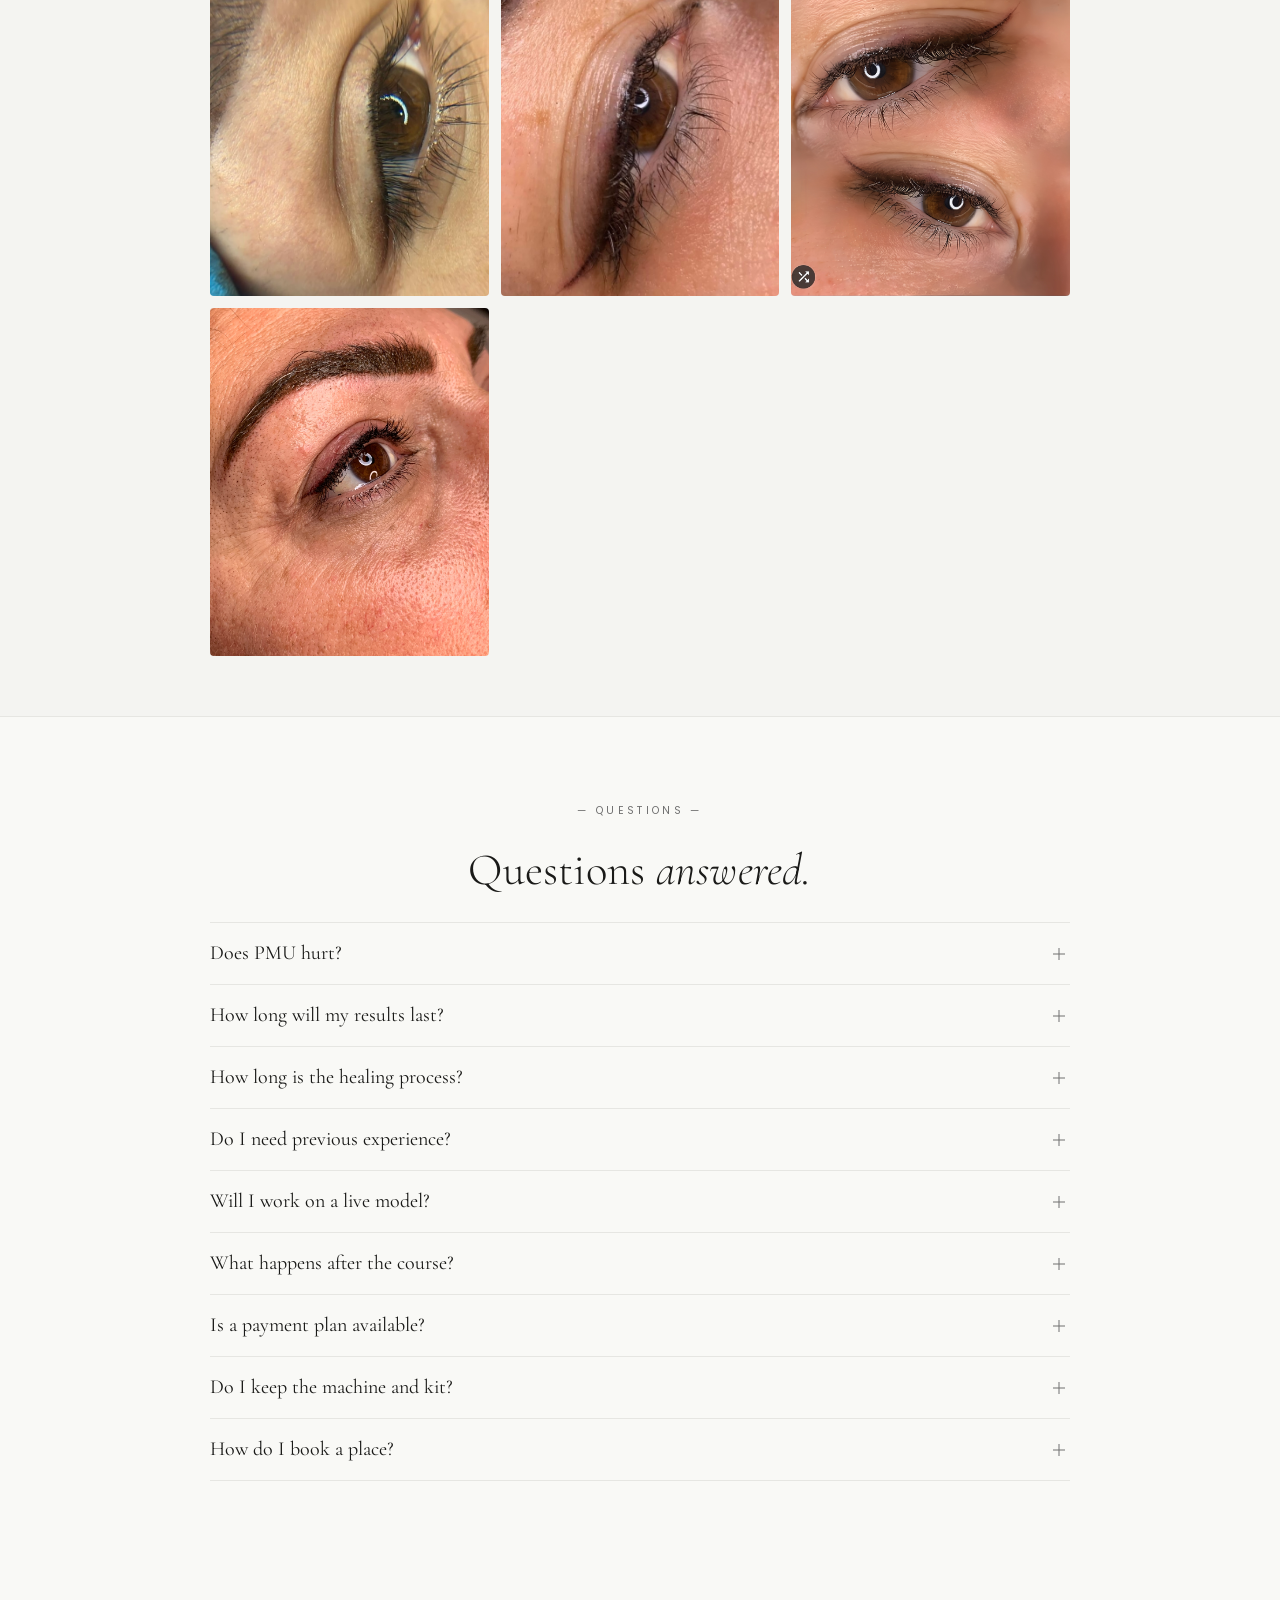
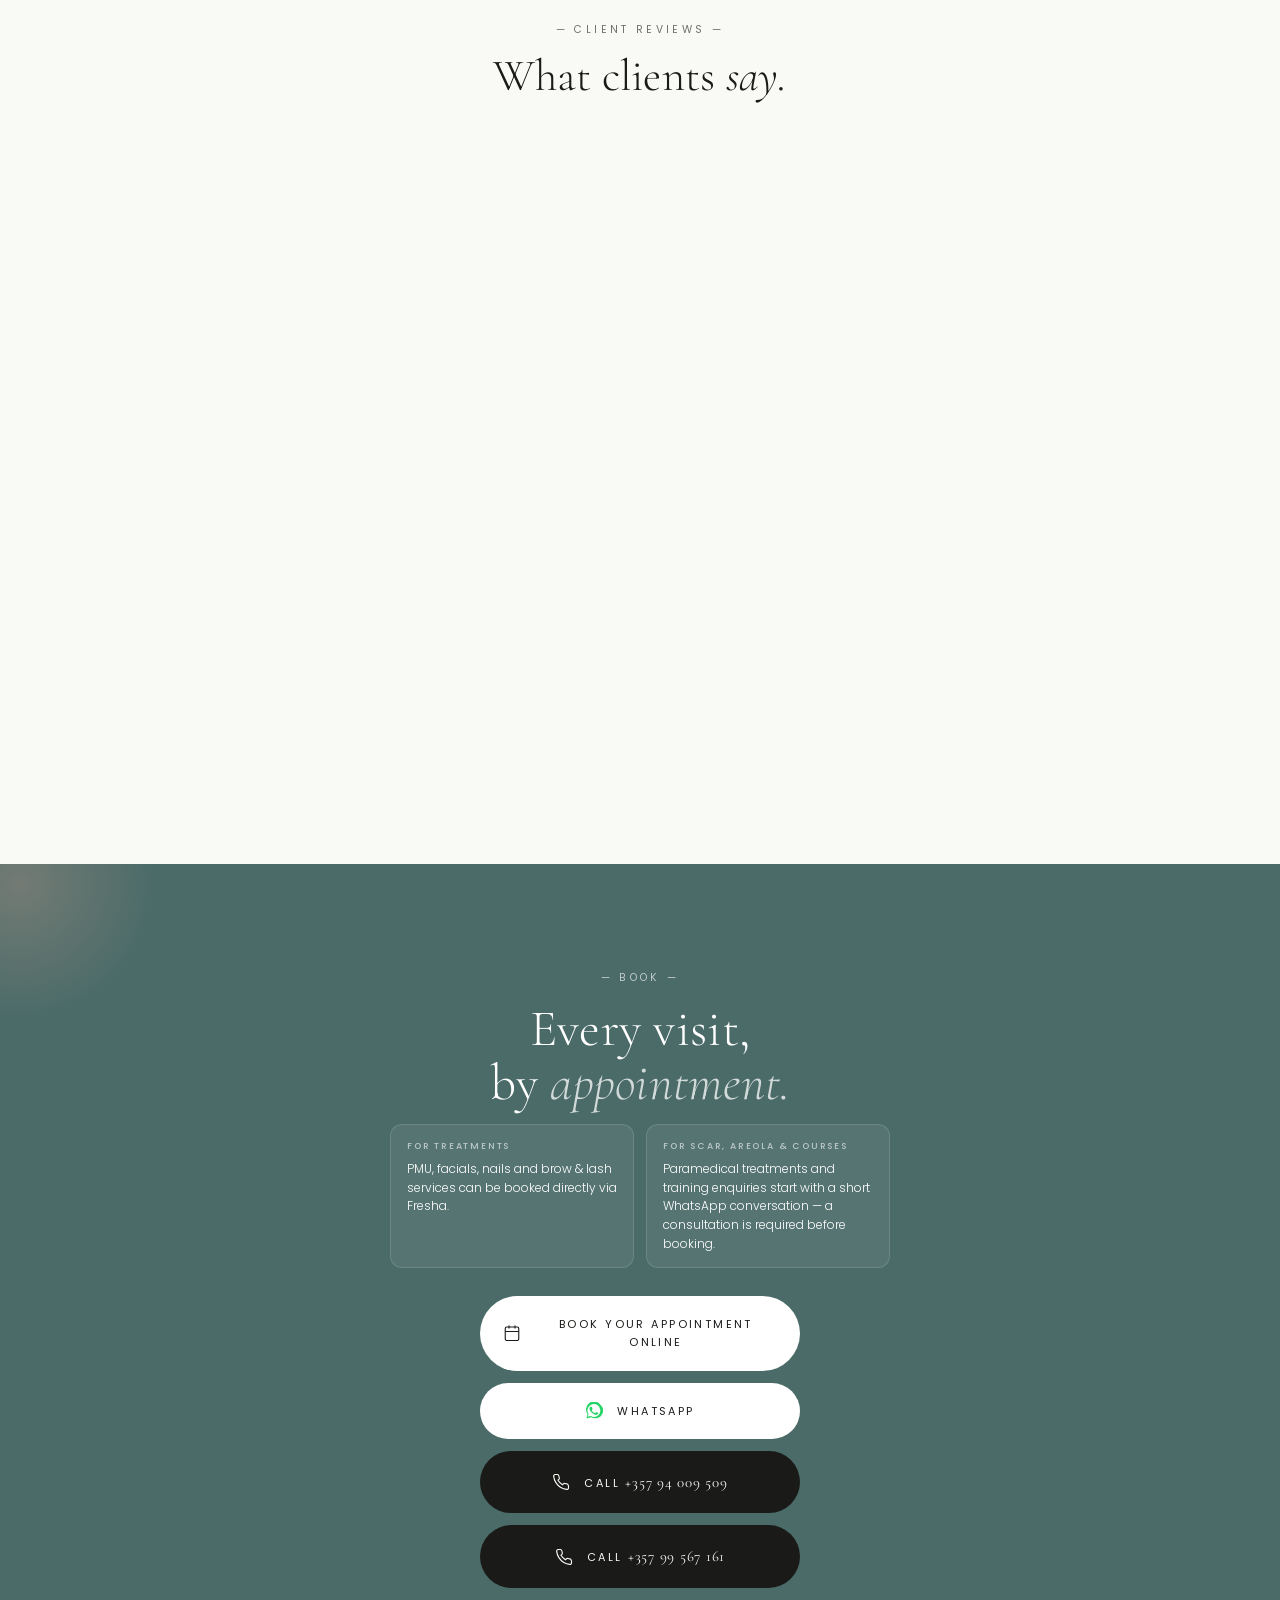
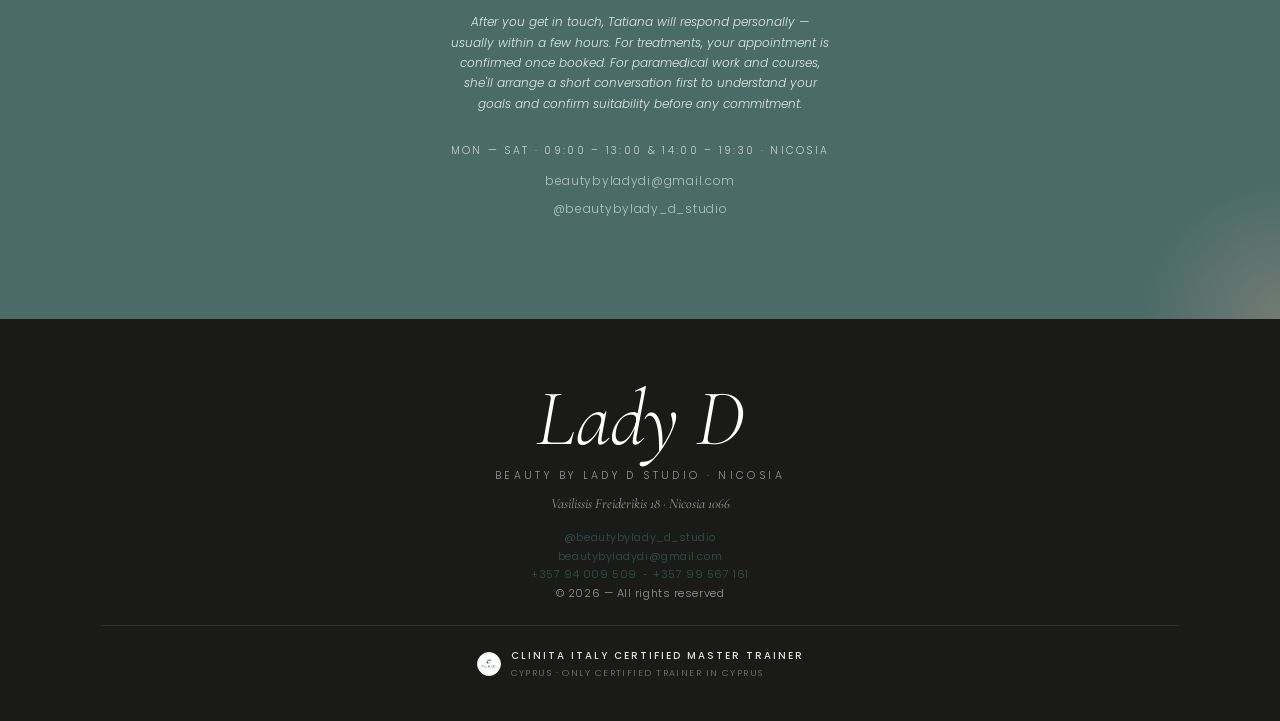
==== commit aeb11f5a: "Make Clinita distributor role prominent in hero - Hero subtitle: add Official Clinita Italy Distribu" ====
--- a/index.html
+++ b/index.html
@@ -99,11 +99,13 @@
         <span class="h-studio">Studio</span>
       </h1>
       <span class="h-cred">PMU &amp; Paramedical Dermopigmentation</span>
-      <p class="h-sub">Specialist treatments and professional training in permanent makeup, scar camouflage, inkless needling and 3D areola restoration — by appointment only. Nicosia, Cyprus.</p>
+      <p class="h-sub">Specialist treatments and professional training in permanent makeup, scar camouflage, inkless needling and 3D areola restoration. Also Cyprus's only Official Clinita Italy Distributor — professional pigments, machines and skincare available to order. Nicosia, Cyprus.</p>
       <div class="h-audience">
         <a href="#services" class="h-aud-pill">Treatments</a>
         <span class="h-aud-sep">·</span>
         <a href="#courses" class="h-aud-pill">Academy</a>
+        <span class="h-aud-sep">·</span>
+        <a href="/clinita.html" class="h-aud-pill">Clinita Products</a>
       </div>
       <a class="h-cta" href="https://www.fresha.com/book-now/lady-d-beauty-kktncl4b/services?lid=1497967&amp;share=true&amp;pId=1422585" target="_blank" rel="noopener">
         Book your appointment online
@@ -133,8 +135,8 @@
       <div class="hero-annot">
         <div class="annot-dot"></div>
         <div>
-          <div class="annot-title">Only in Cyprus</div>
-          <div class="annot-sub">Exclusive certification</div>
+          <div class="annot-title">Official Distributor</div>
+          <div class="annot-sub">Clinita Italy · Cyprus</div>
         </div>
       </div>
     </div>
@@ -155,6 +157,11 @@
         <div class="card-dot"><span></span><span></span><span></span></div>
         <div class="card-title">Private 1:1 Training</div>
         <div class="card-sub">Clinita certified courses</div>
+      </div>
+      <div class="hero-card">
+        <div class="card-dot"><span></span><span></span><span></span></div>
+        <div class="card-title">Clinita Products</div>
+        <div class="card-sub">Pigments · Machines · Skincare</div>
       </div>
     </div>
   </section>
@@ -191,12 +198,12 @@
           <span class="trust-value">Clinita Italy</span>
         </div>
         <div class="trust-item">
-          <span class="trust-label">Only Clinita Certified Master Trainer</span>
+          <span class="trust-label">Only Clinita Certified Master Trainer &amp; Distributor</span>
           <span class="trust-value">in Cyprus</span>
         </div>
         <div class="trust-item">
-          <span class="trust-label">Clinical Tattooing System</span>
-          <span class="trust-value">REACH · MRI · CTL Certified</span>
+          <span class="trust-label">Pigments · Machines · Skincare</span>
+          <span class="trust-value">Available to Order</span>
         </div>
       </div>
     </div>
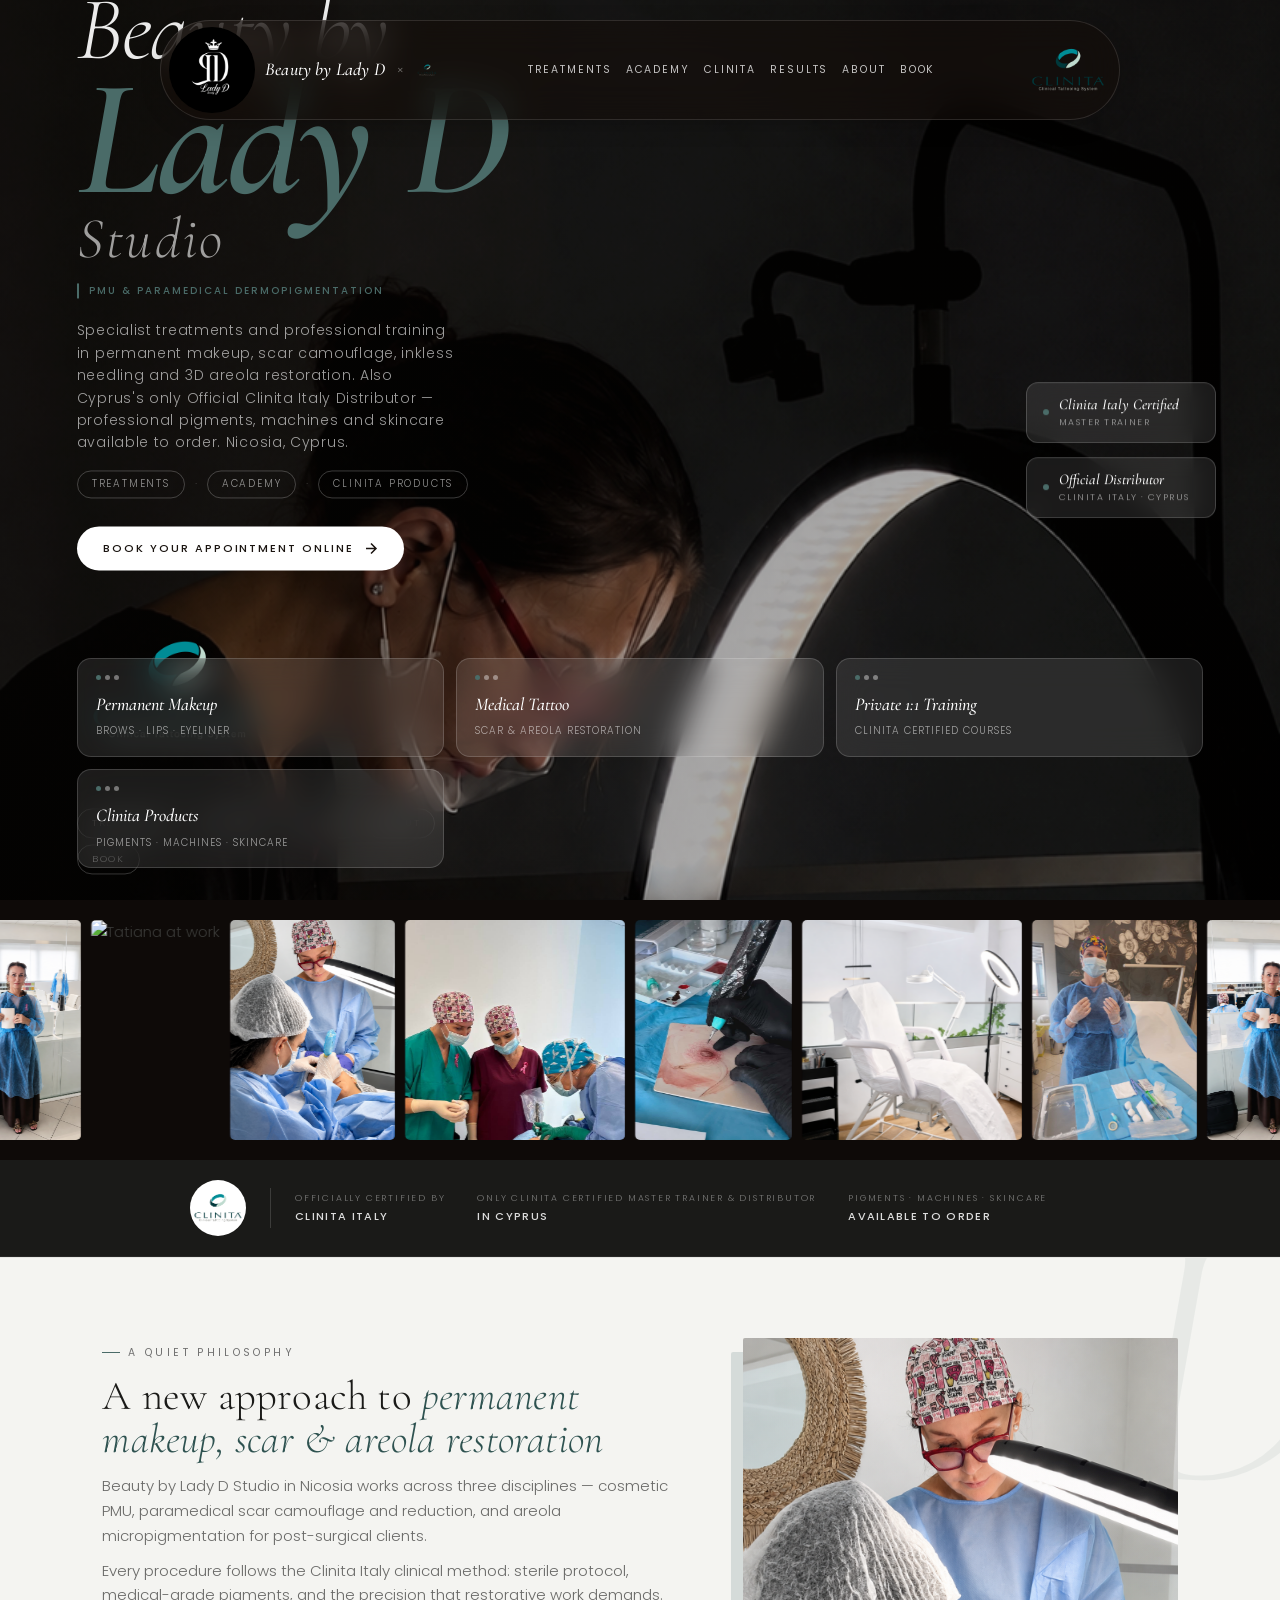
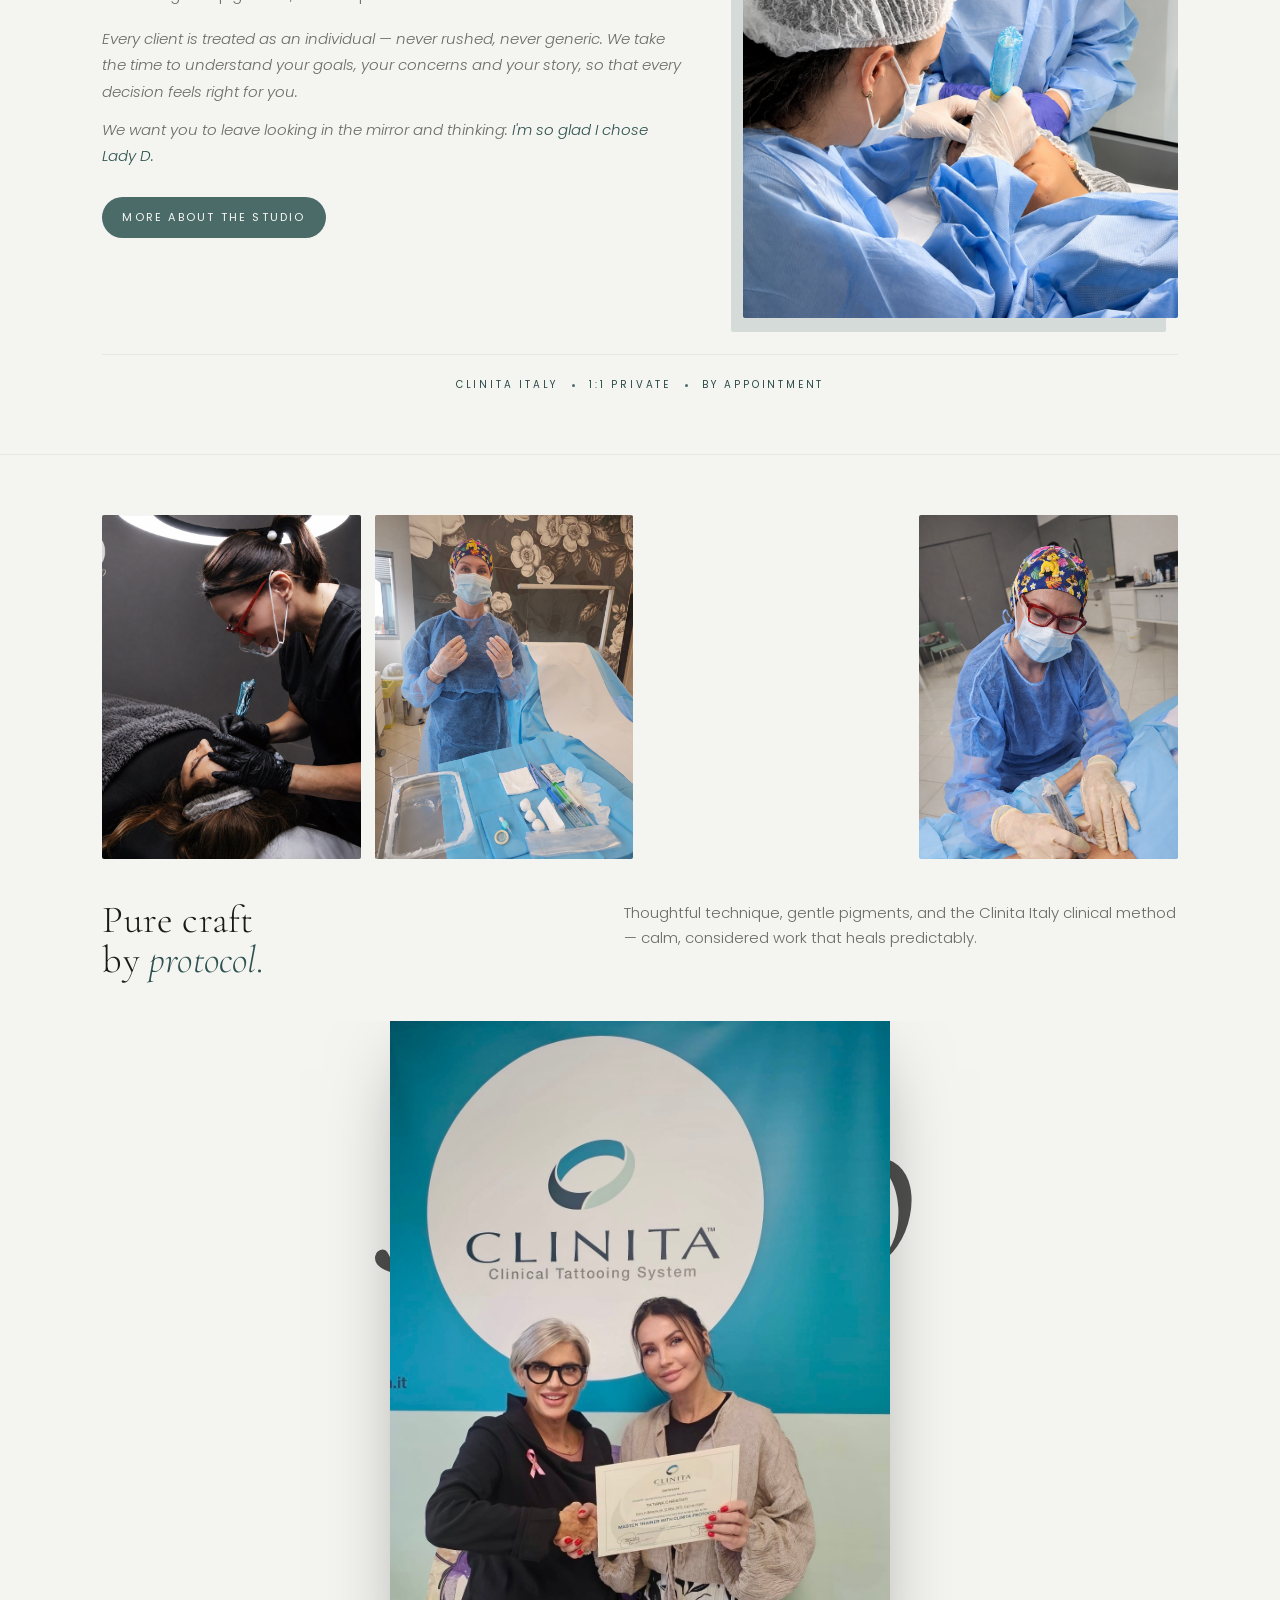
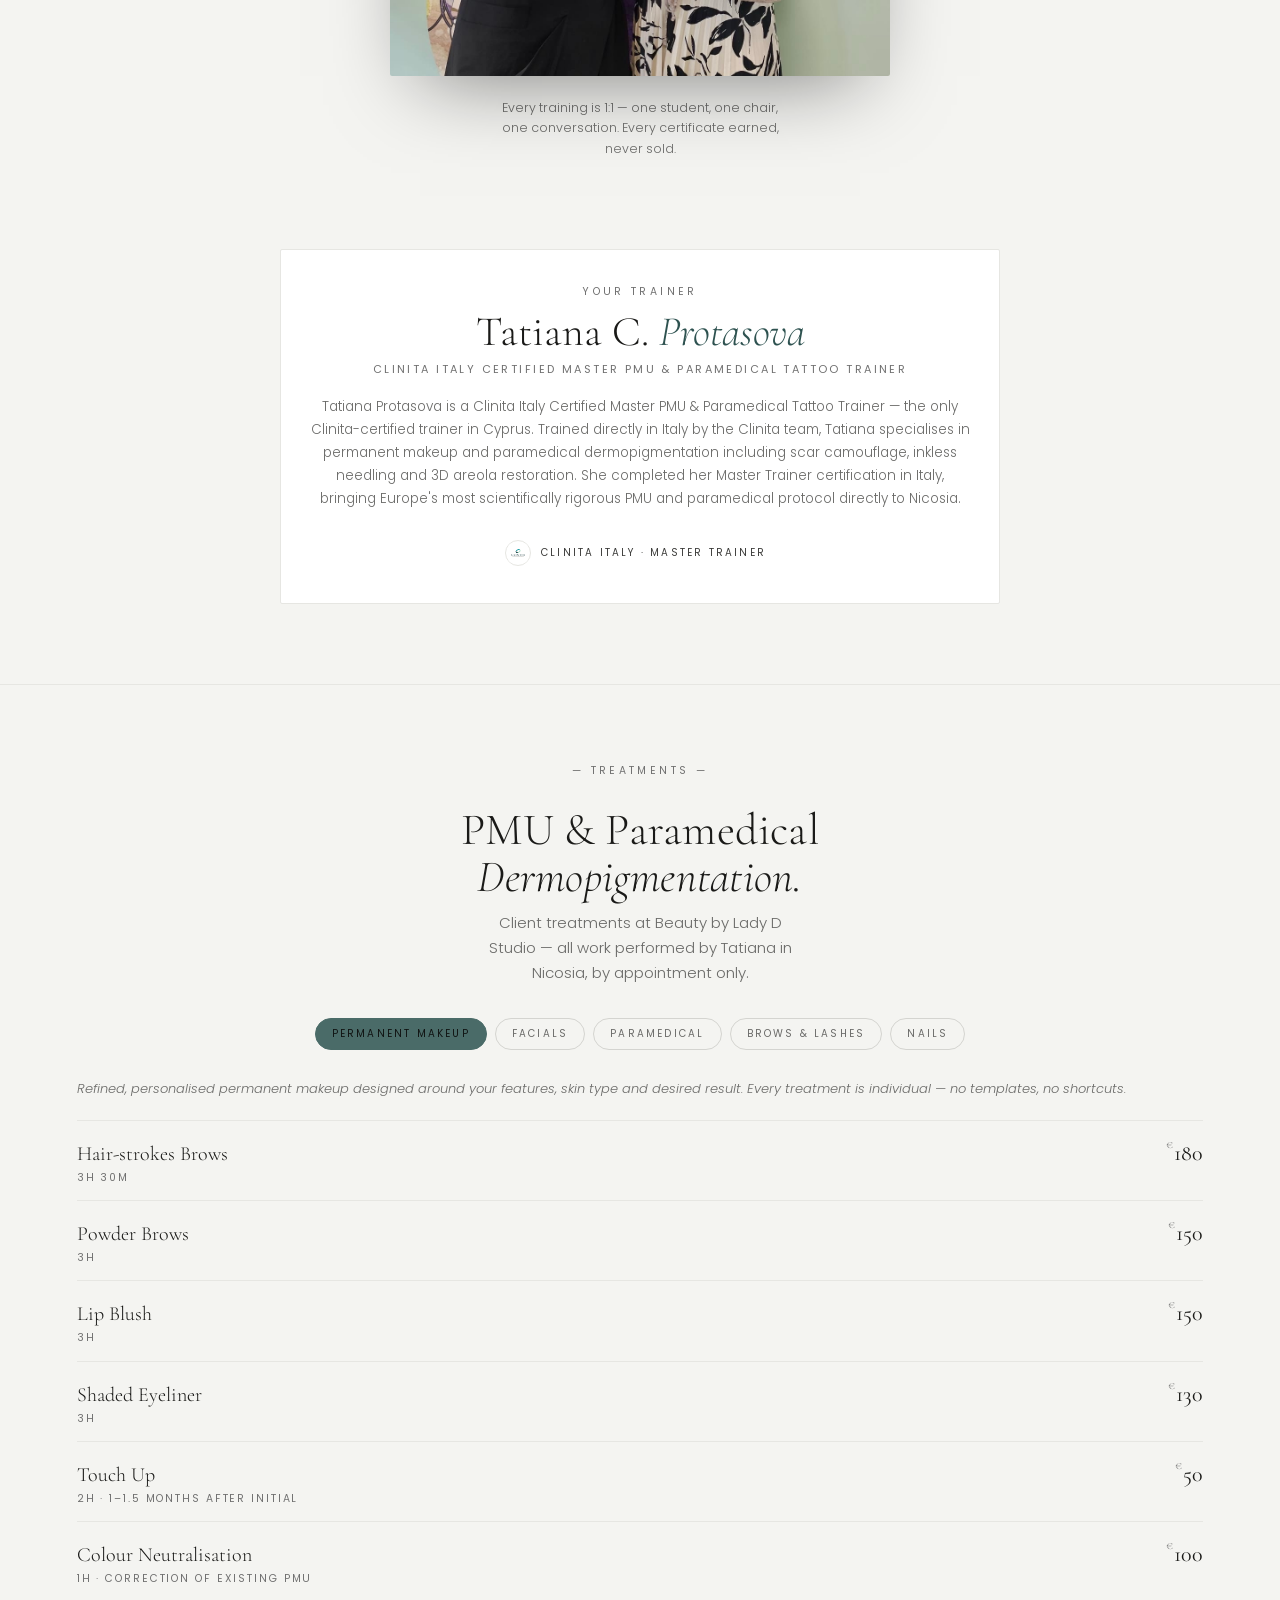
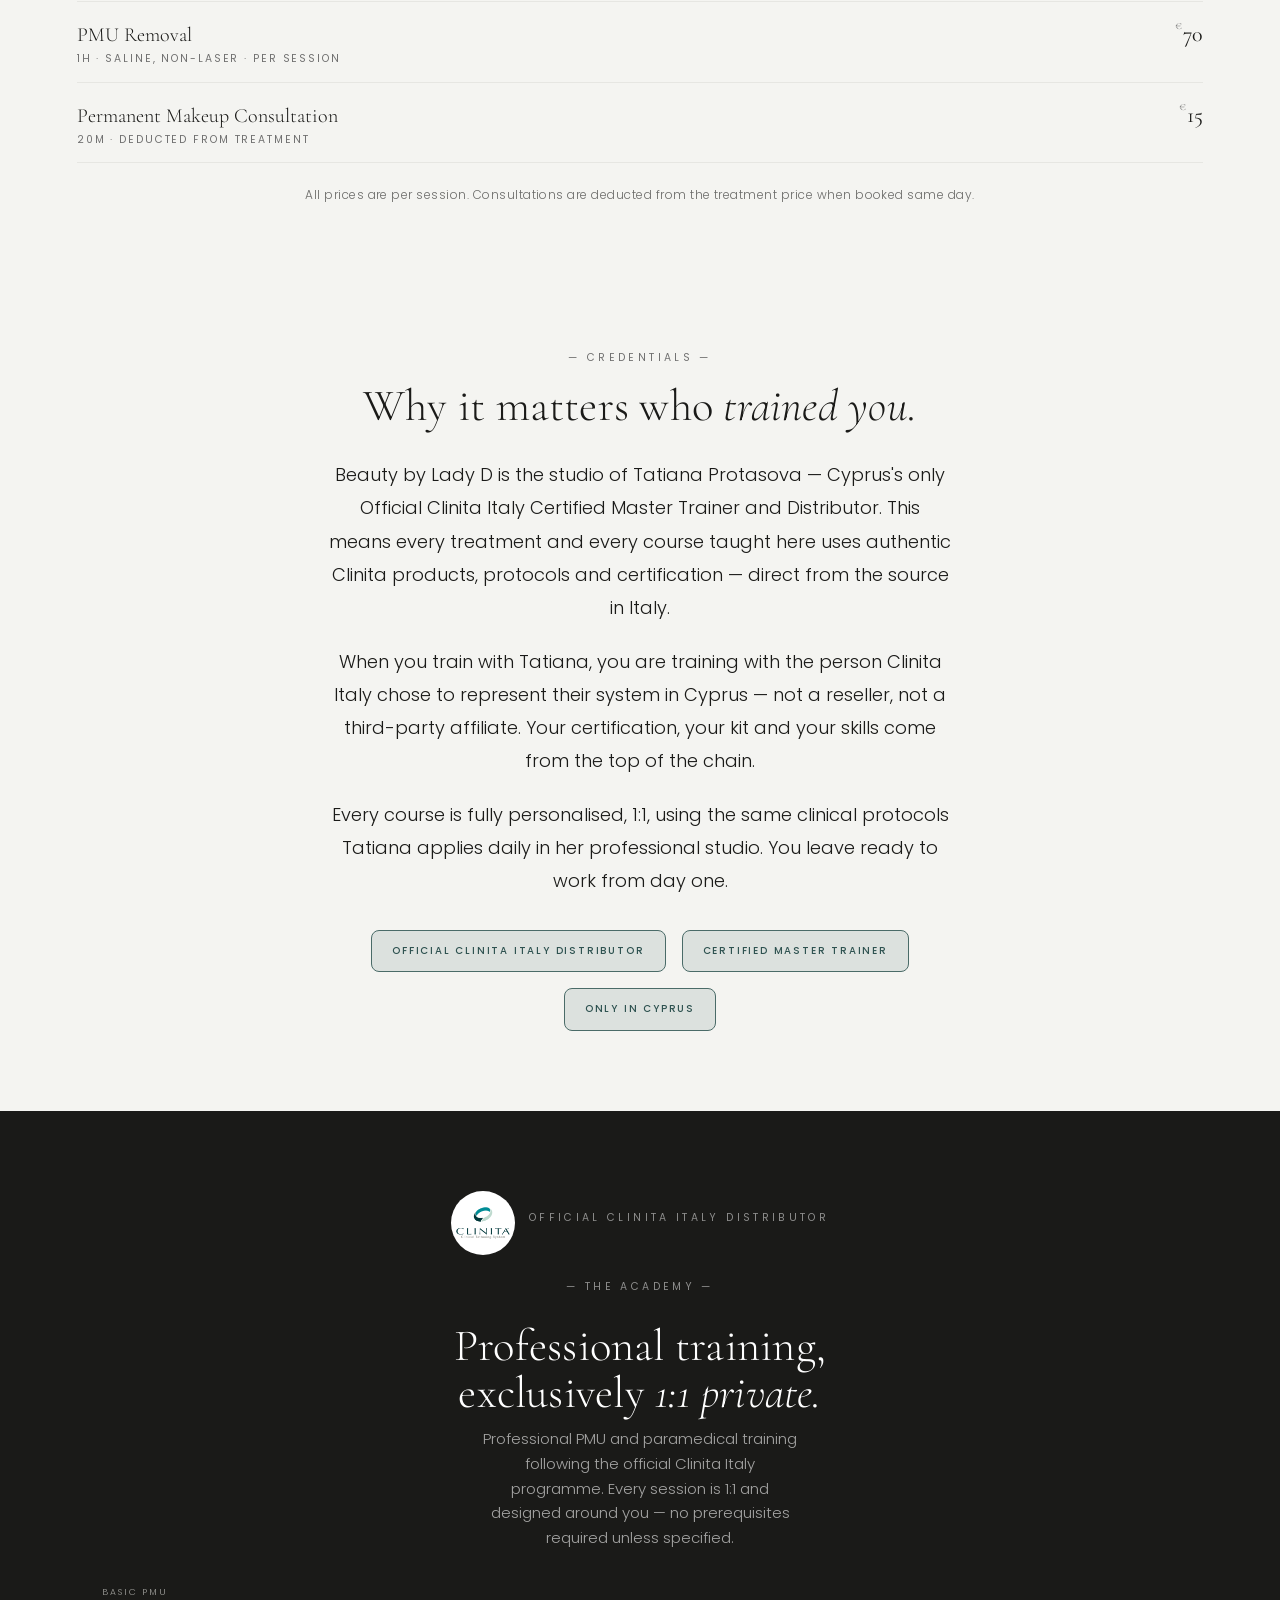
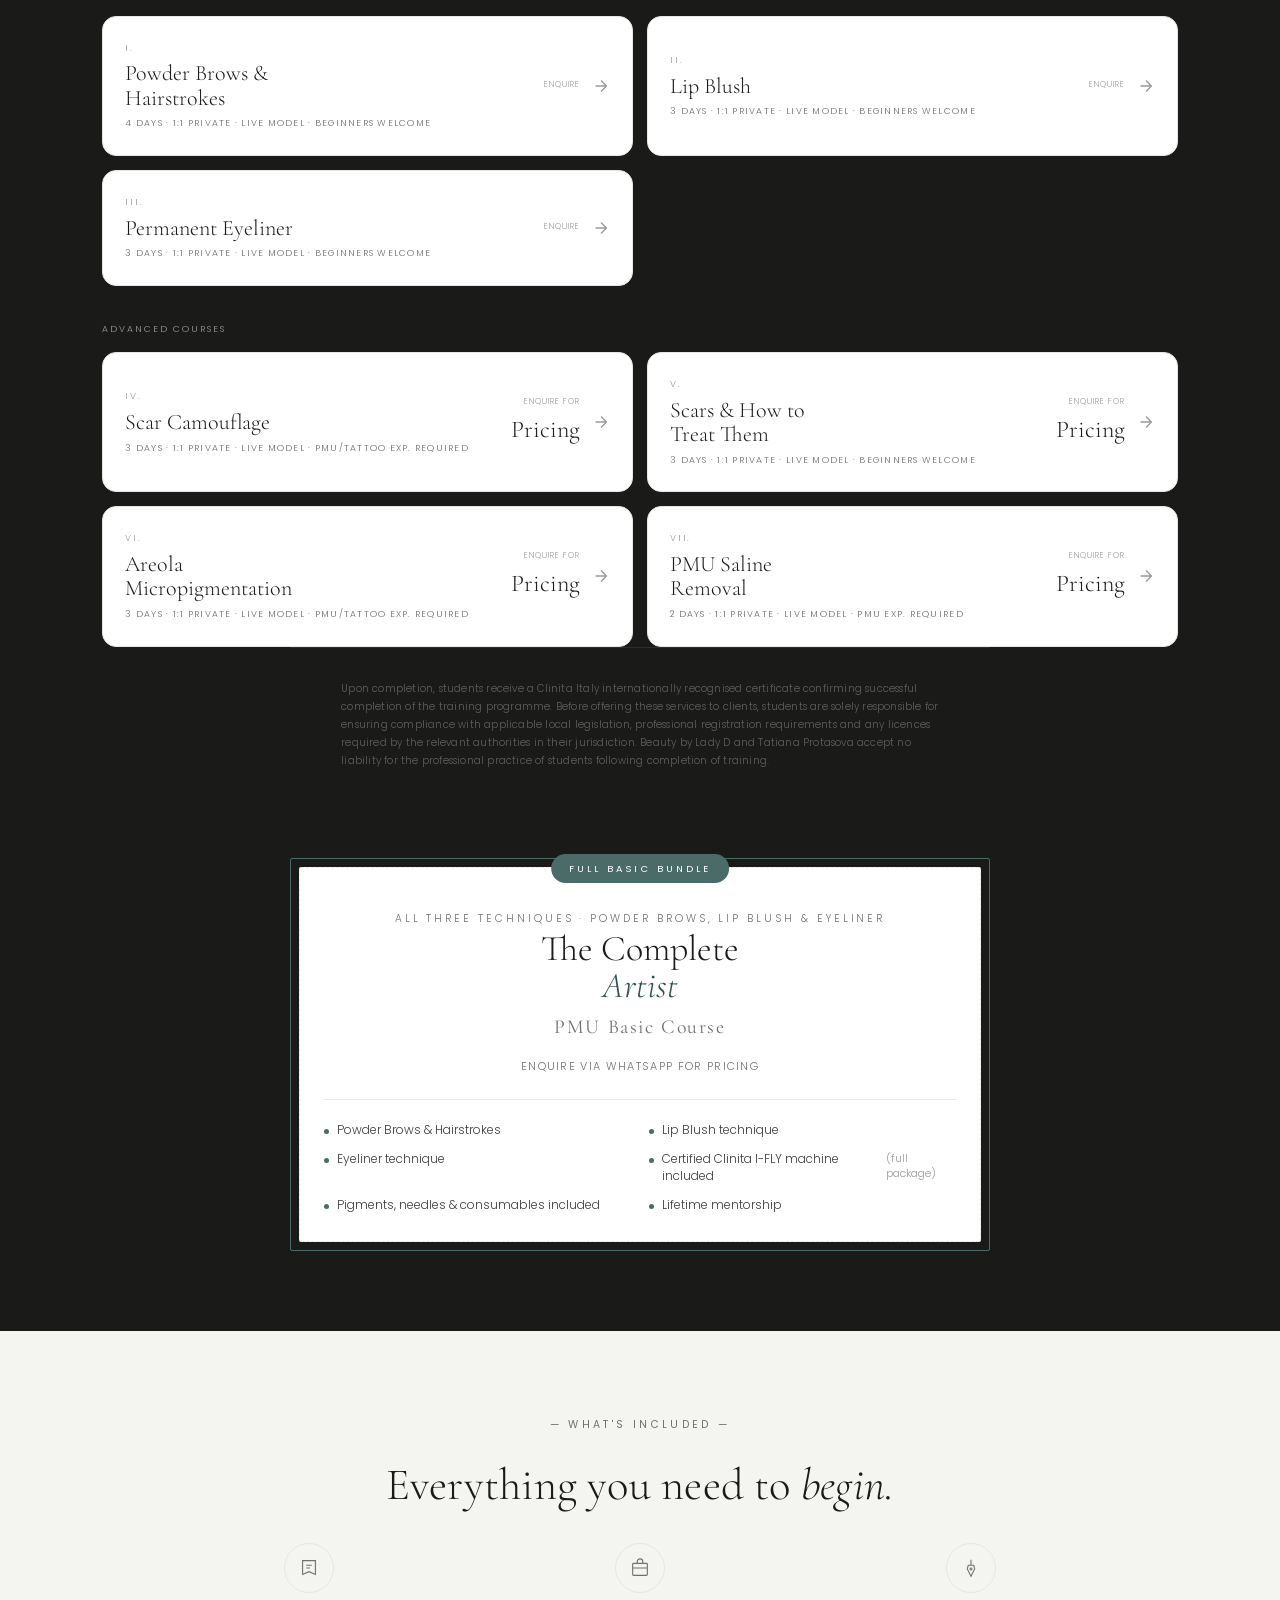
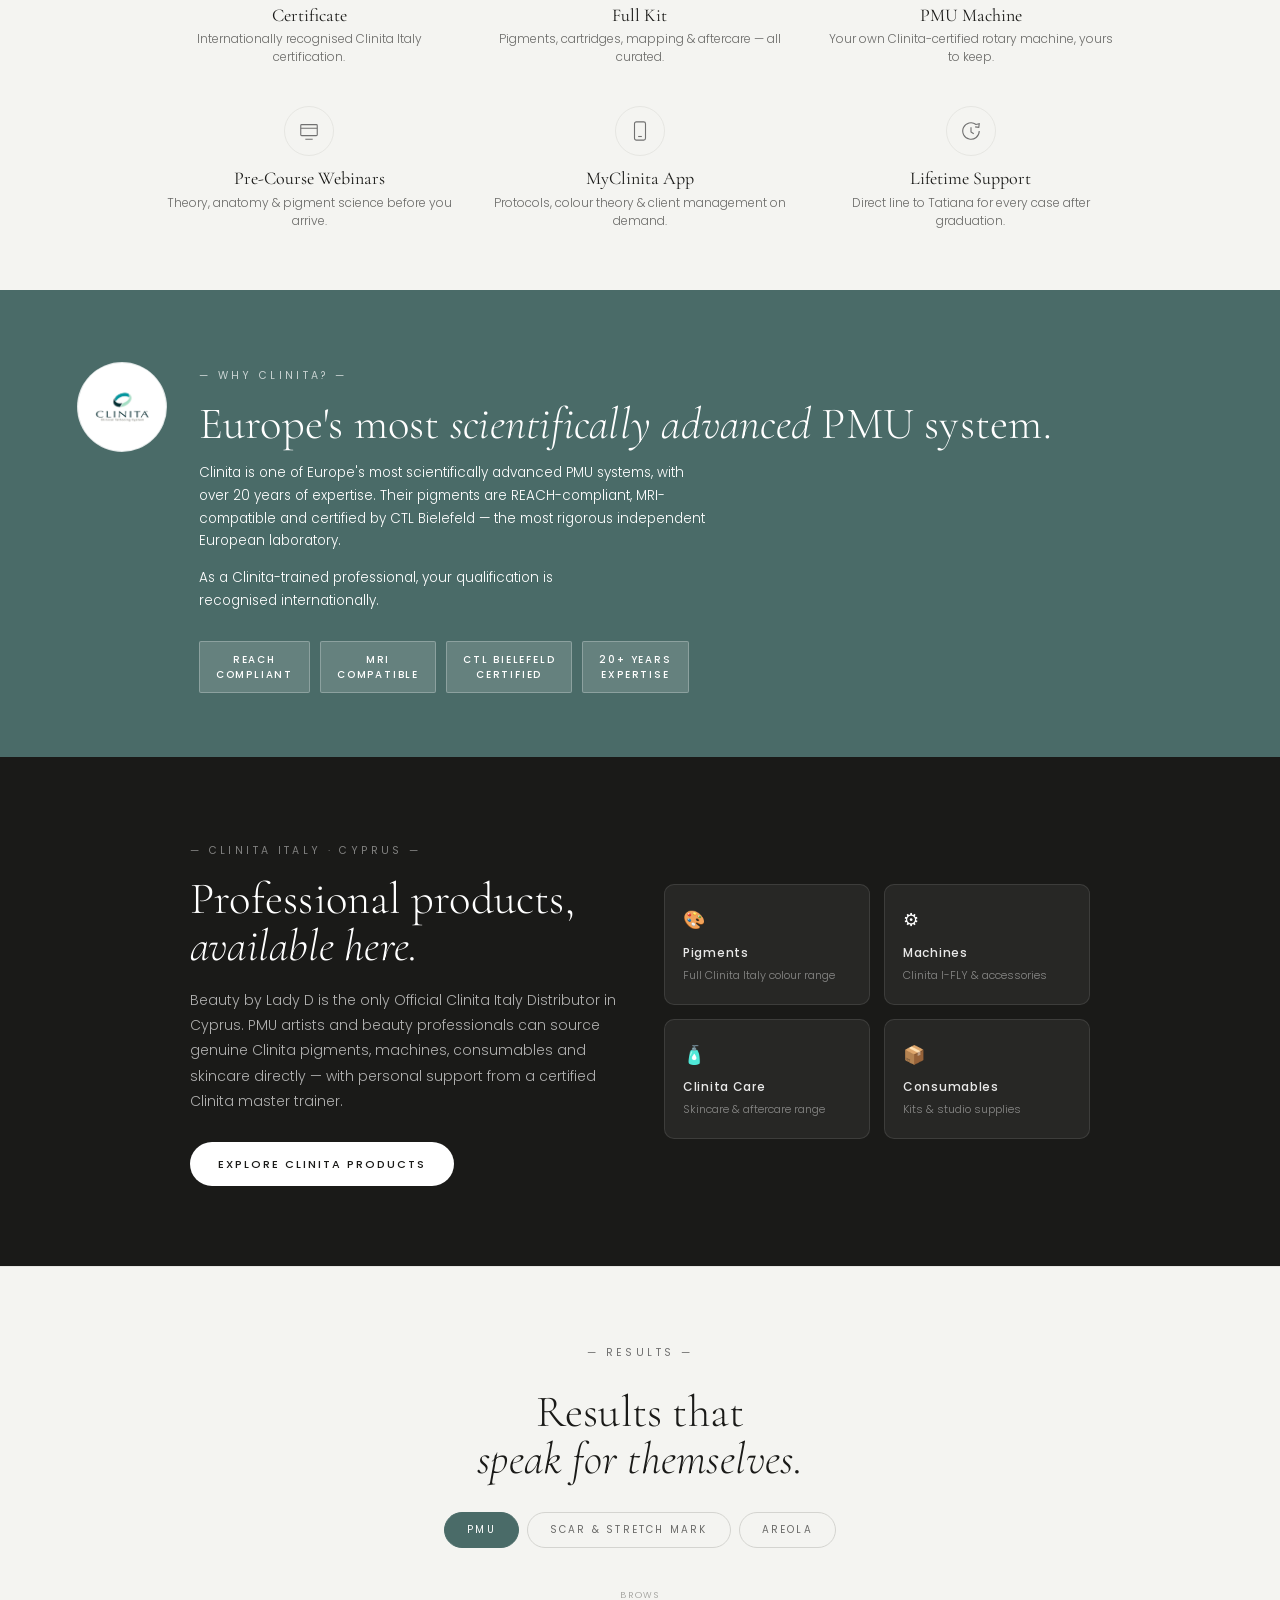
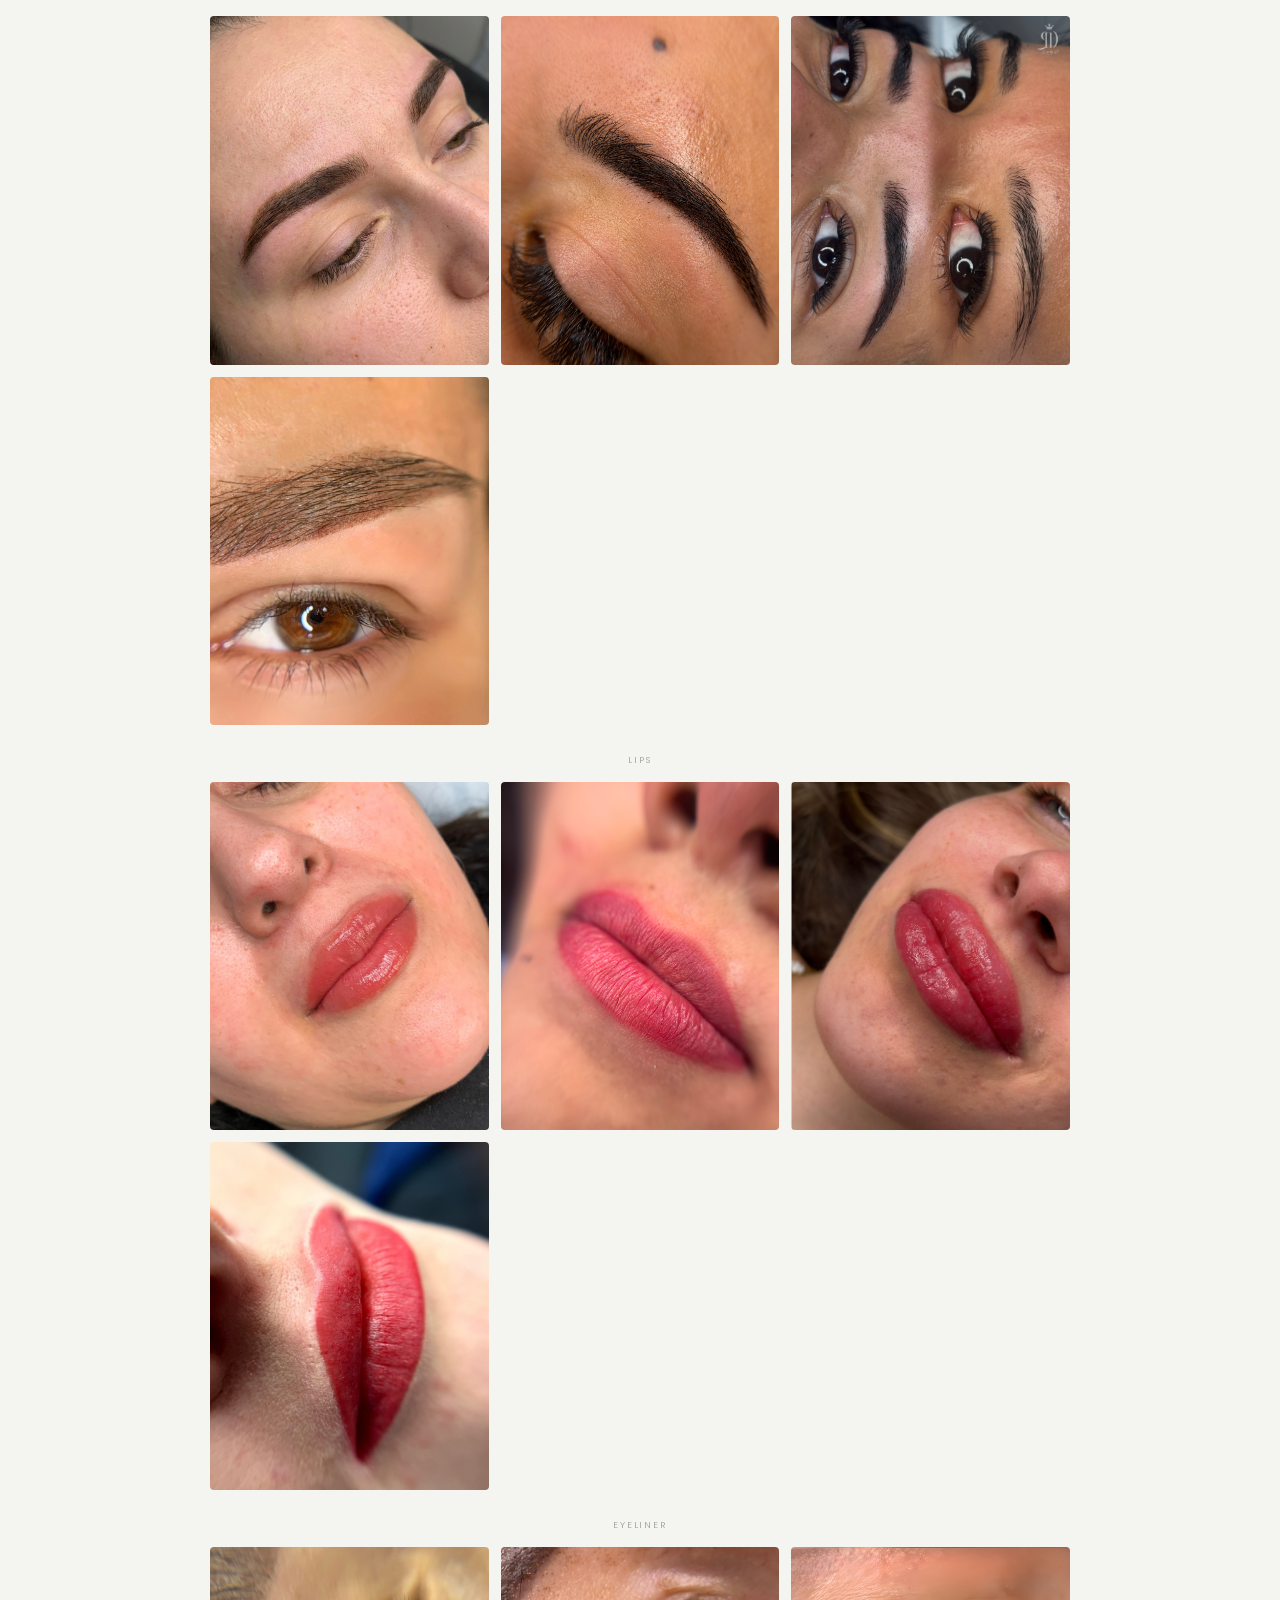
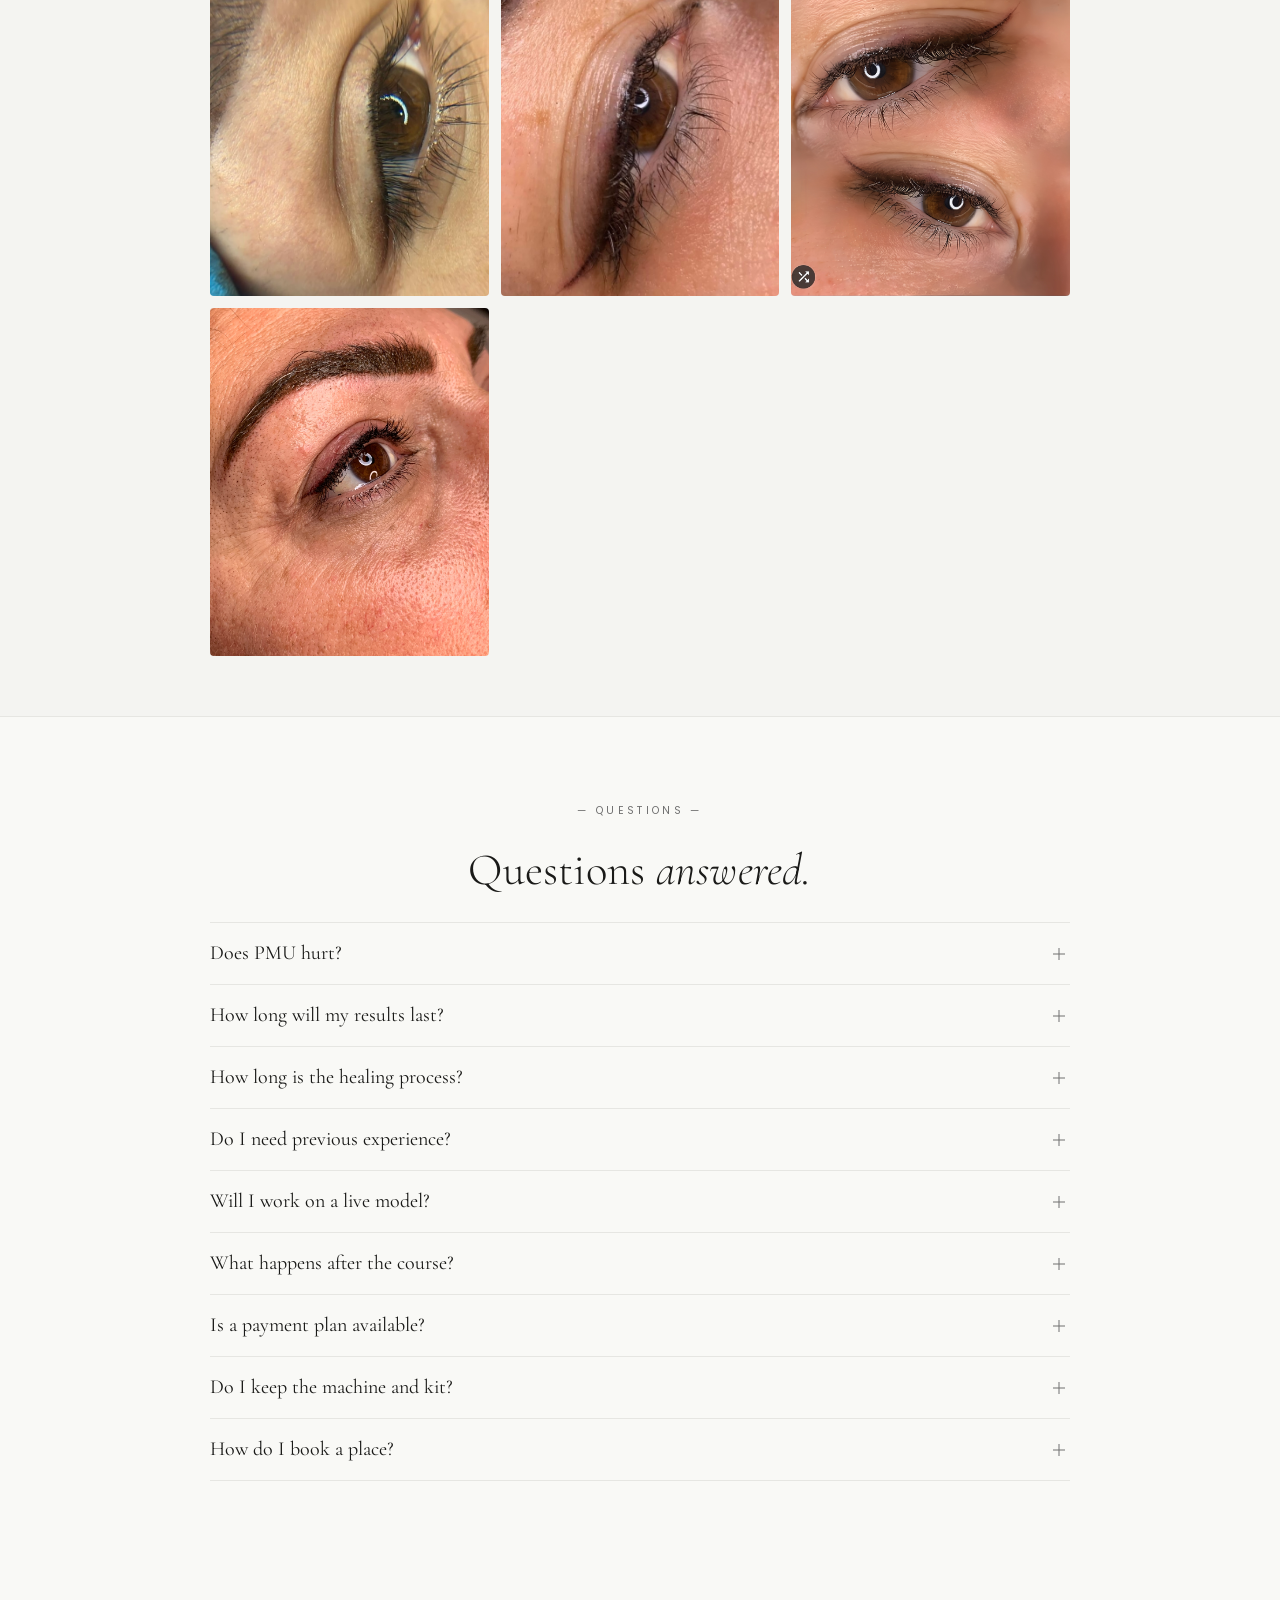
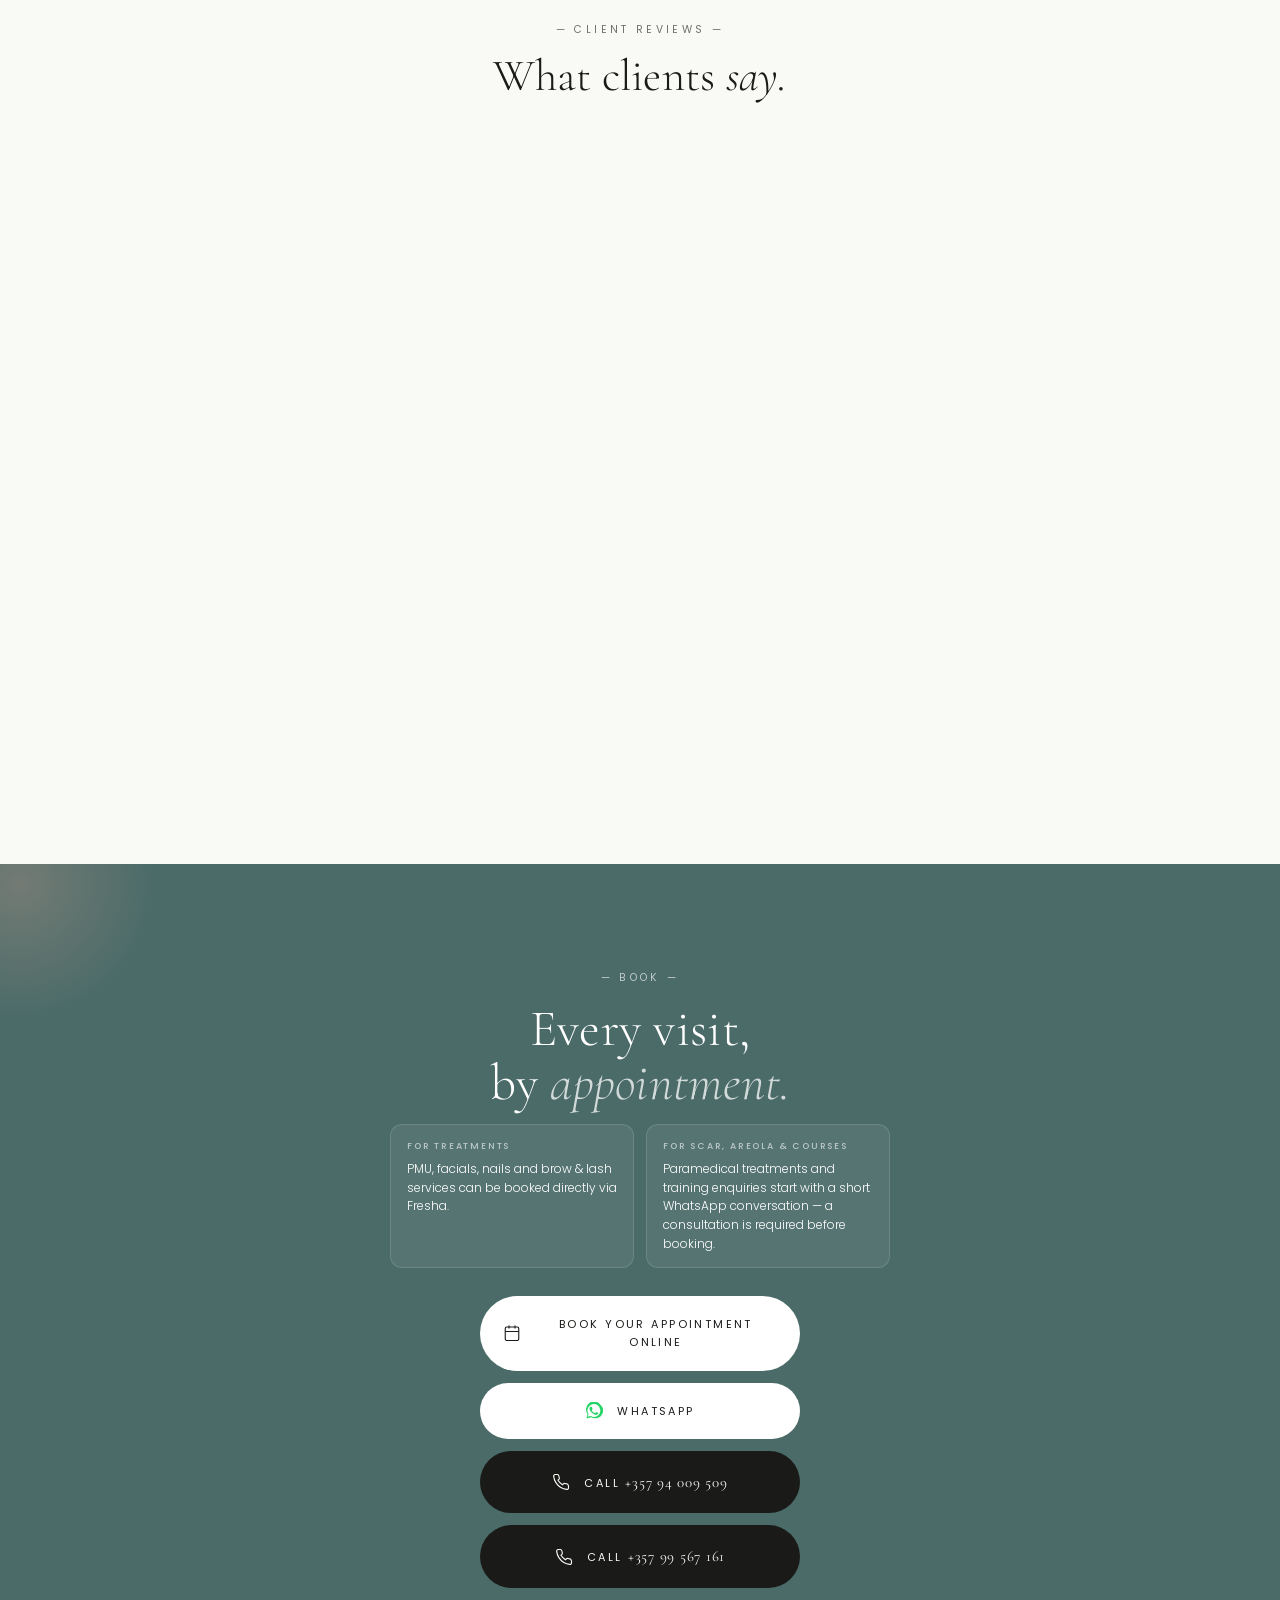
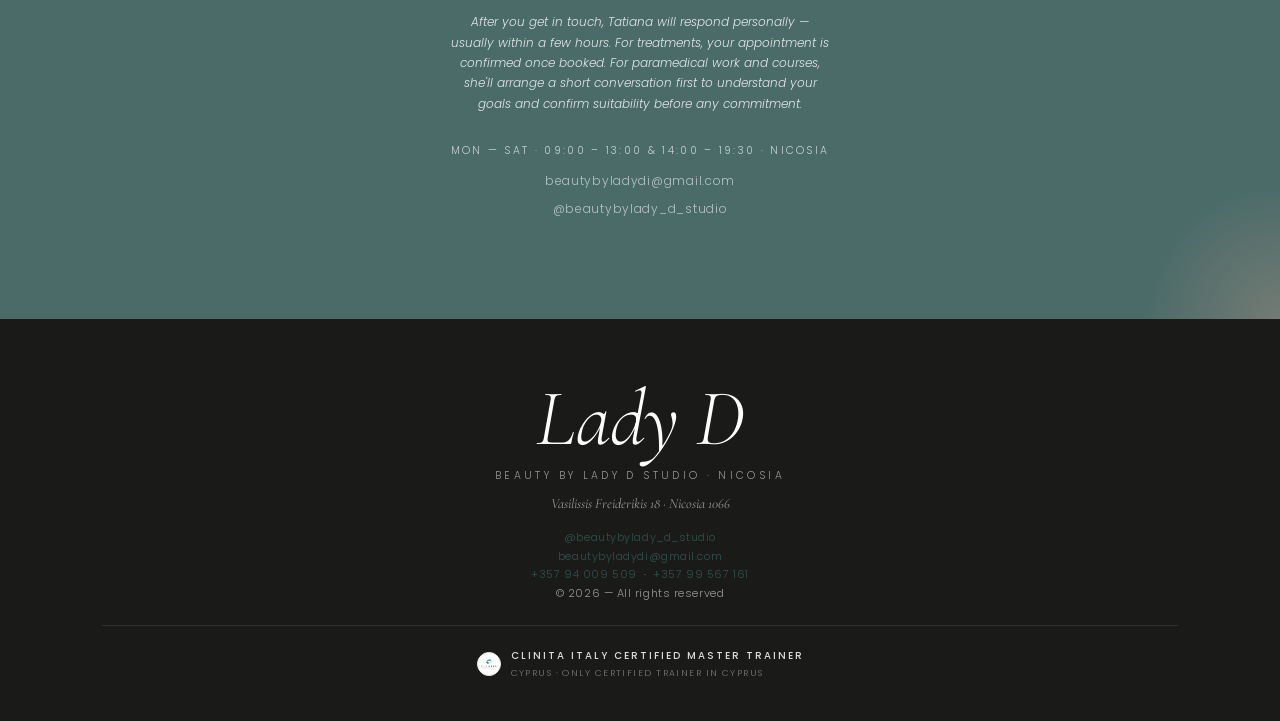
==== commit 74d14ed2: "Add Beauty by Lady D × Clinita collab branding to nav Clinita logo with × separator now appears inli" ====
--- a/index.html
+++ b/index.html
@@ -72,6 +72,8 @@
       <a class="brand" href="#">
         <span class="dot"><img src="images/ladyd-logo.png" alt="Beauty by Lady D Studio" /></span>
         Beauty by Lady D
+        <span class="brand-x">×</span>
+        <img src="images/clinita-logo-full.png" alt="Clinita Italy" class="brand-clinita" />
       </a>
       <div class="links">
         <a href="#services">Treatments</a>
--- a/css/styles.css
+++ b/css/styles.css
@@ -107,6 +107,25 @@
   }
   .nav-pill .links a { transition: color .2s ease; color: rgba(255,255,255,.75); }
   .nav-pill .links a:hover { color: #fff; }
+  .brand-x {
+    font-size: 11px;
+    opacity: .4;
+    margin: 0 2px;
+    font-family: 'Poppins', sans-serif;
+    font-style: normal;
+    font-weight: 300;
+    flex-shrink: 0;
+  }
+  .brand-clinita {
+    height: 22px;
+    width: auto;
+    opacity: .85;
+    vertical-align: middle;
+    flex-shrink: 0;
+  }
+  @media (max-width: 700px) {
+    .brand-clinita { height: 18px; }
+  }
 
   /* Clinita badge — circle + hover glass tooltip */
   .clinita-badge-wrap {
@@ -304,8 +323,8 @@
   .hero-headline .h-cta:hover { background: var(--rose); color: #fff; }
   .hero-headline .h-cta svg { width: 14px; height: 14px; }
   .hero-headline h1 { display: block; margin: 0; padding: 0; font: inherit; }
-  .h-clinita-badge { margin-top: 16px; display: block; }
-  .h-clinita-badge img { width: 160px; height: auto; display: block; opacity: .85; }
+  .h-clinita-badge { margin-top: 20px; display: block; }
+  .h-clinita-badge img { width: 200px; height: auto; display: block; opacity: 1; }
   .h-menu {
     display: flex;
     flex-wrap: wrap;
@@ -430,7 +449,8 @@
     .hero-card .card-title { font-size: 13px; }
     .hero-card .card-sub { font-size: 8px; letter-spacing: .08em; }
     .hero-headline .h-cta { margin-top: 16px; padding: 11px 20px; }
-    .h-clinita-badge { display: none; }
+    .h-clinita-badge { display: block; }
+    .h-clinita-badge img { width: 150px; }
     .h-menu { display: none; }
   }
 
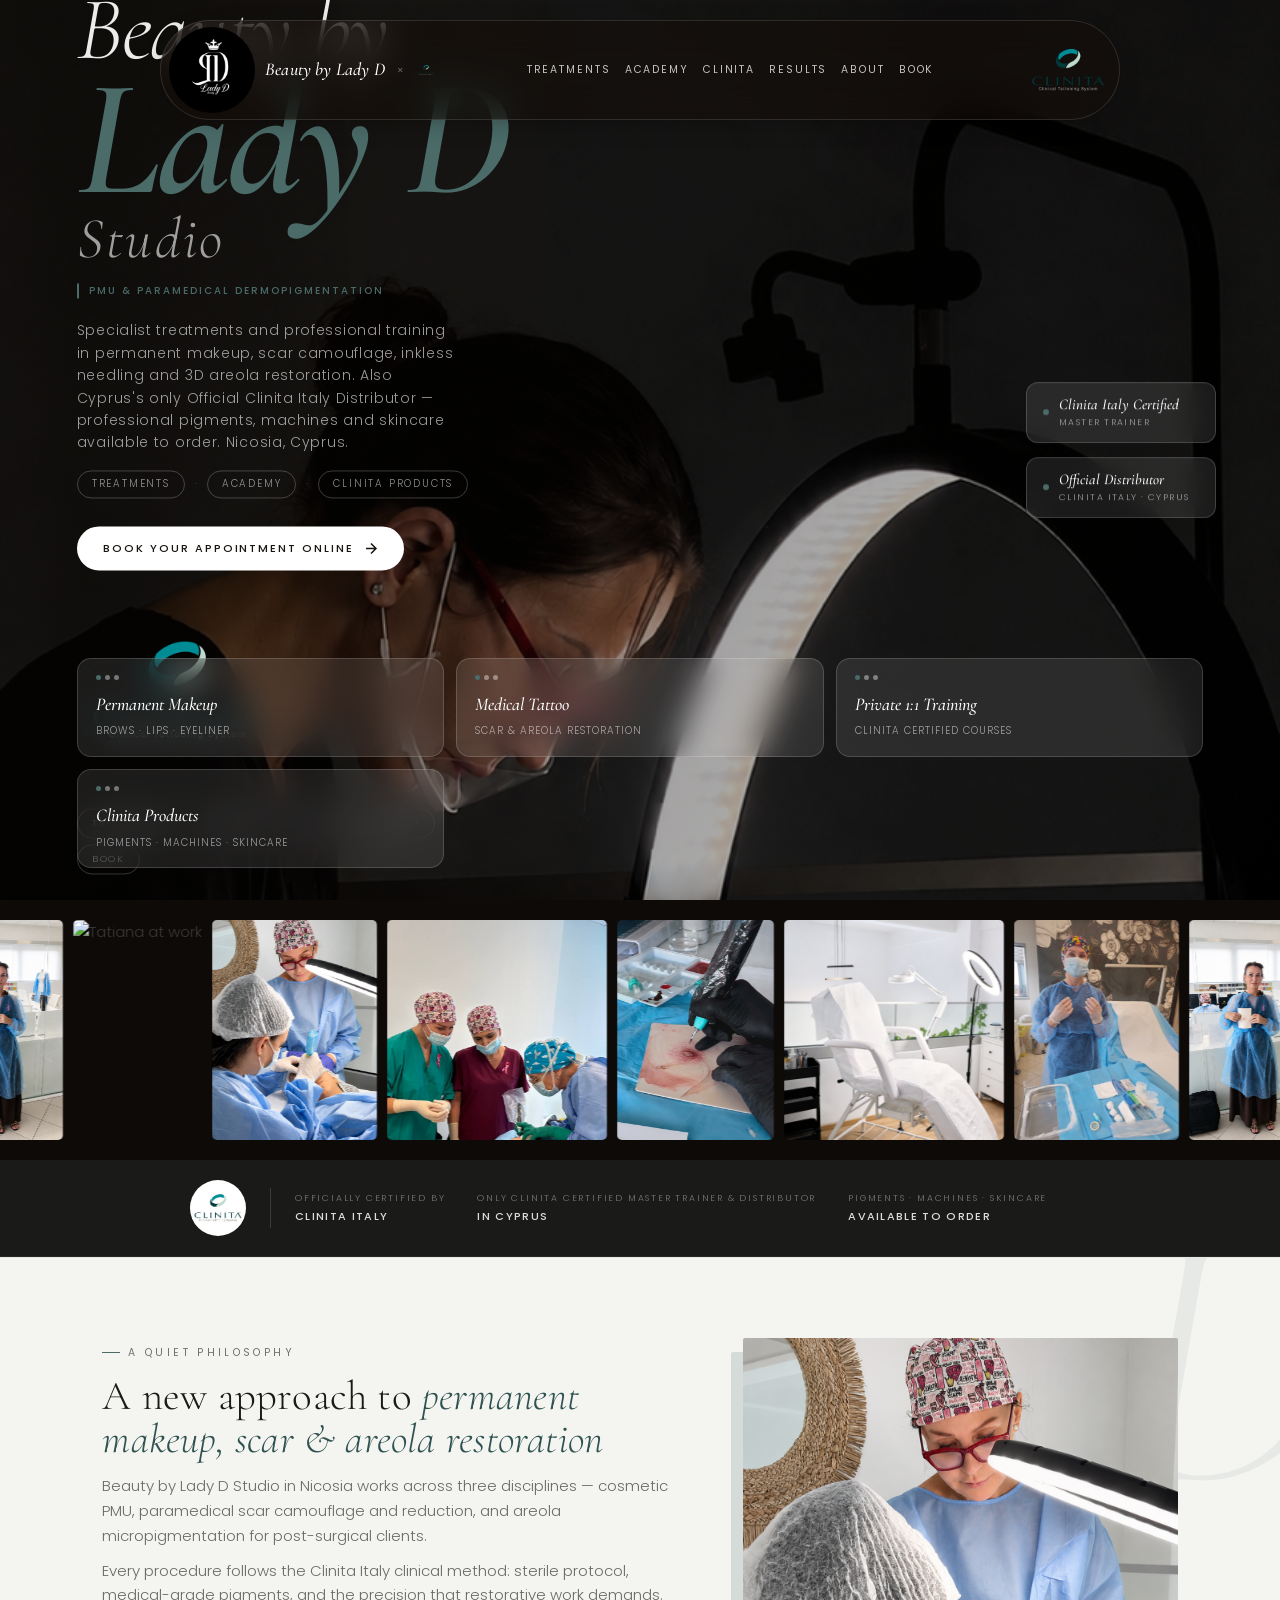
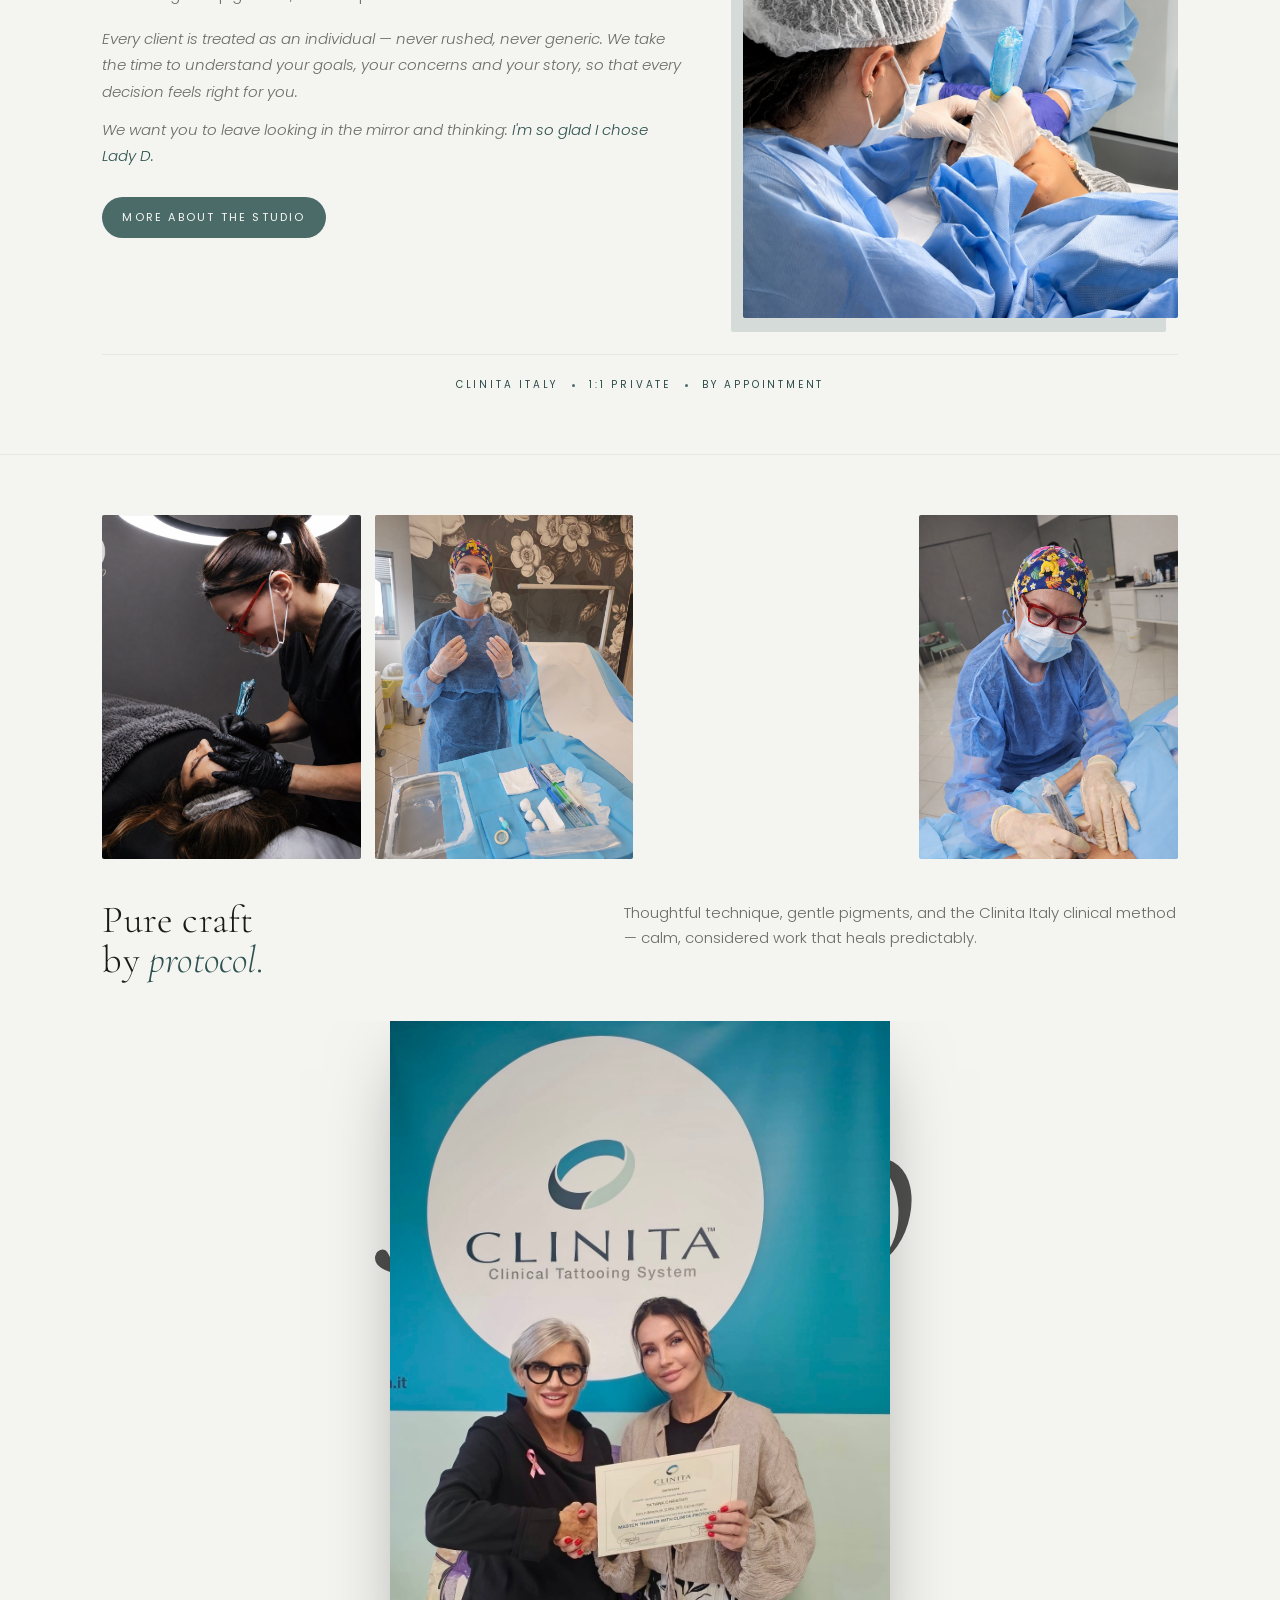
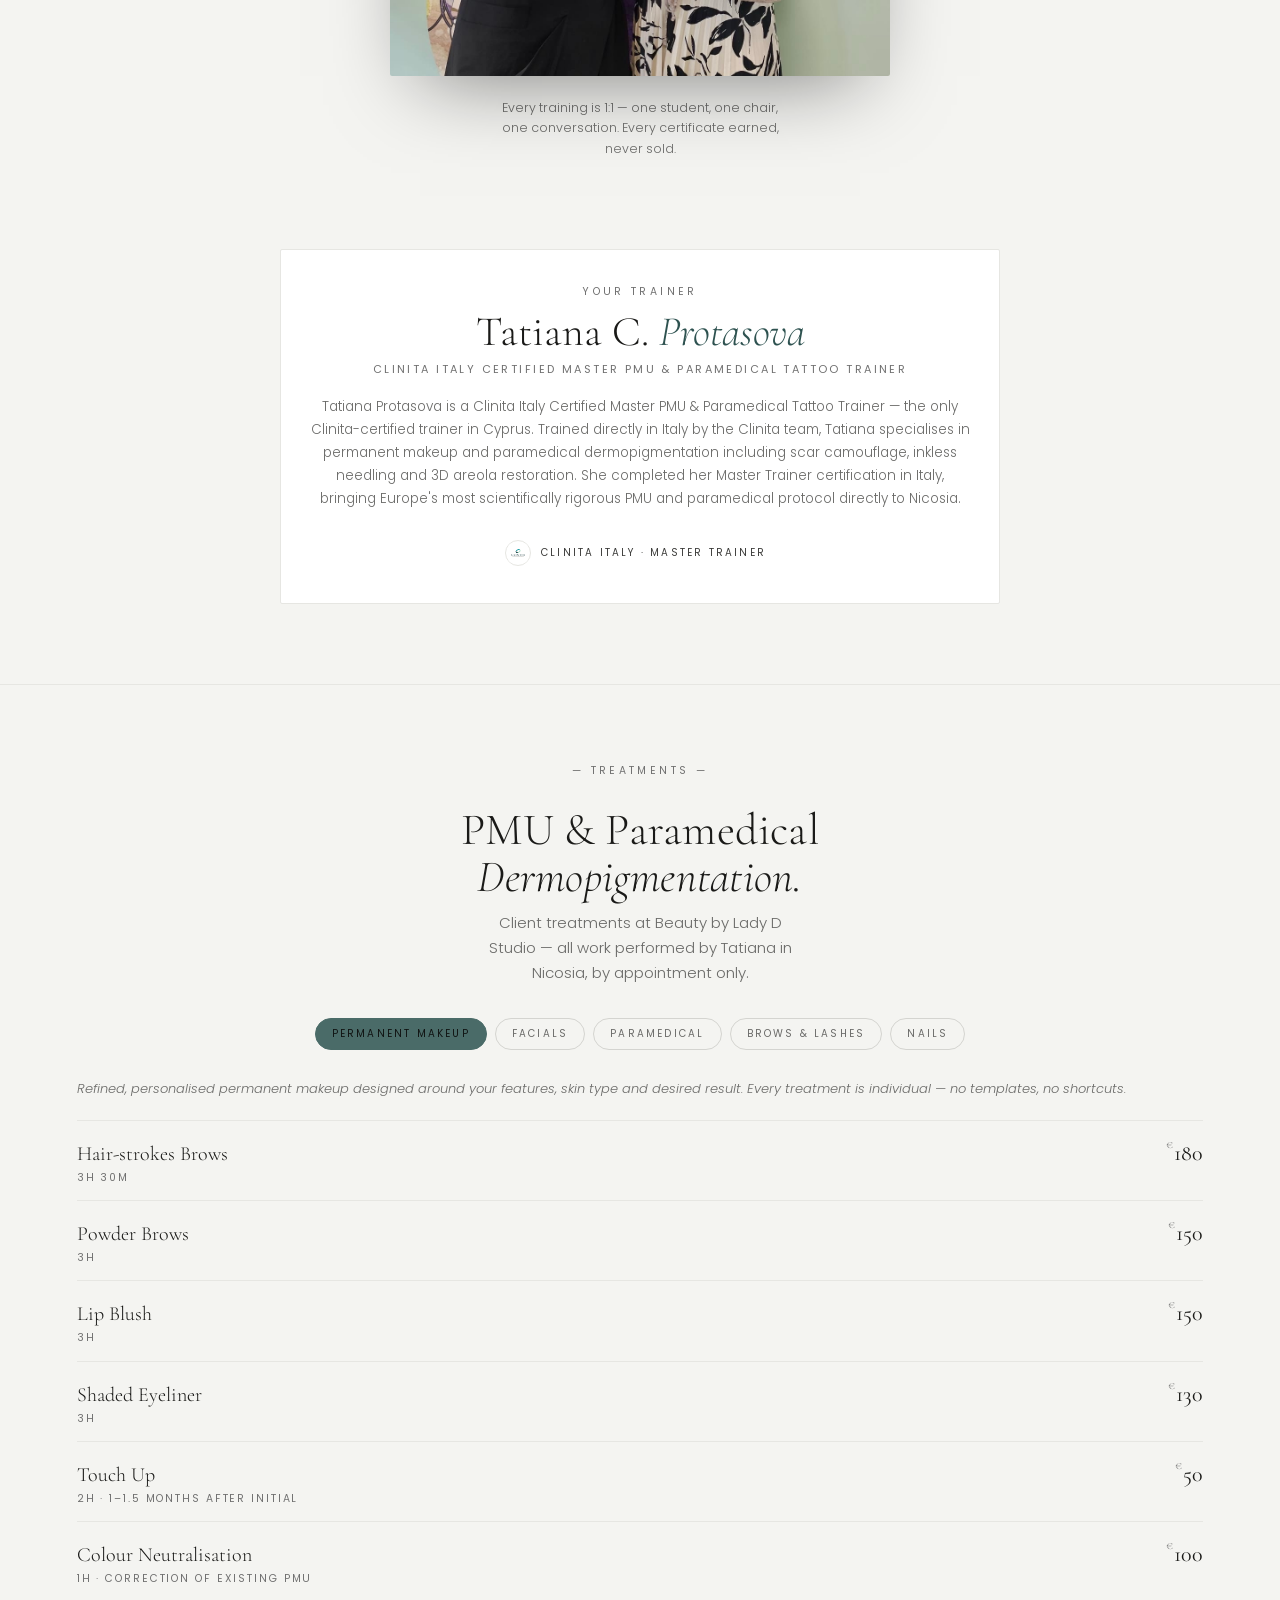
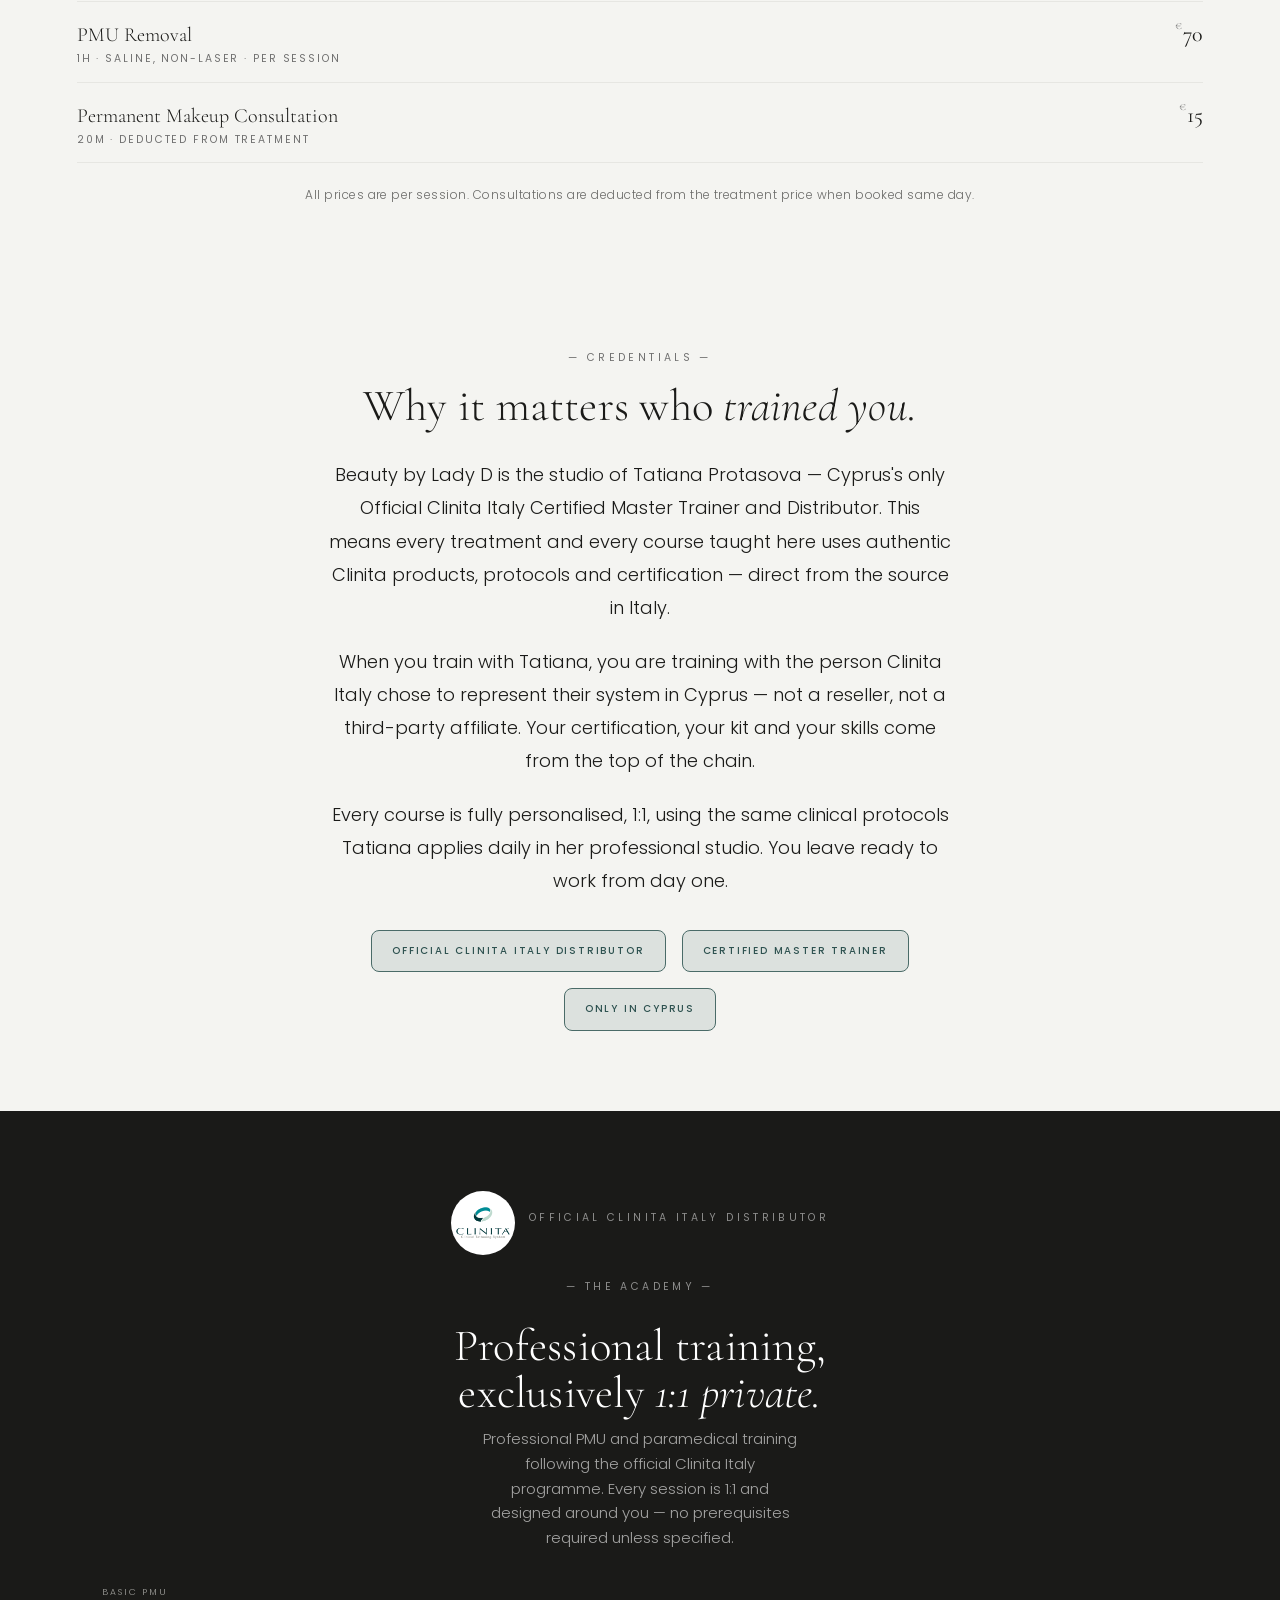
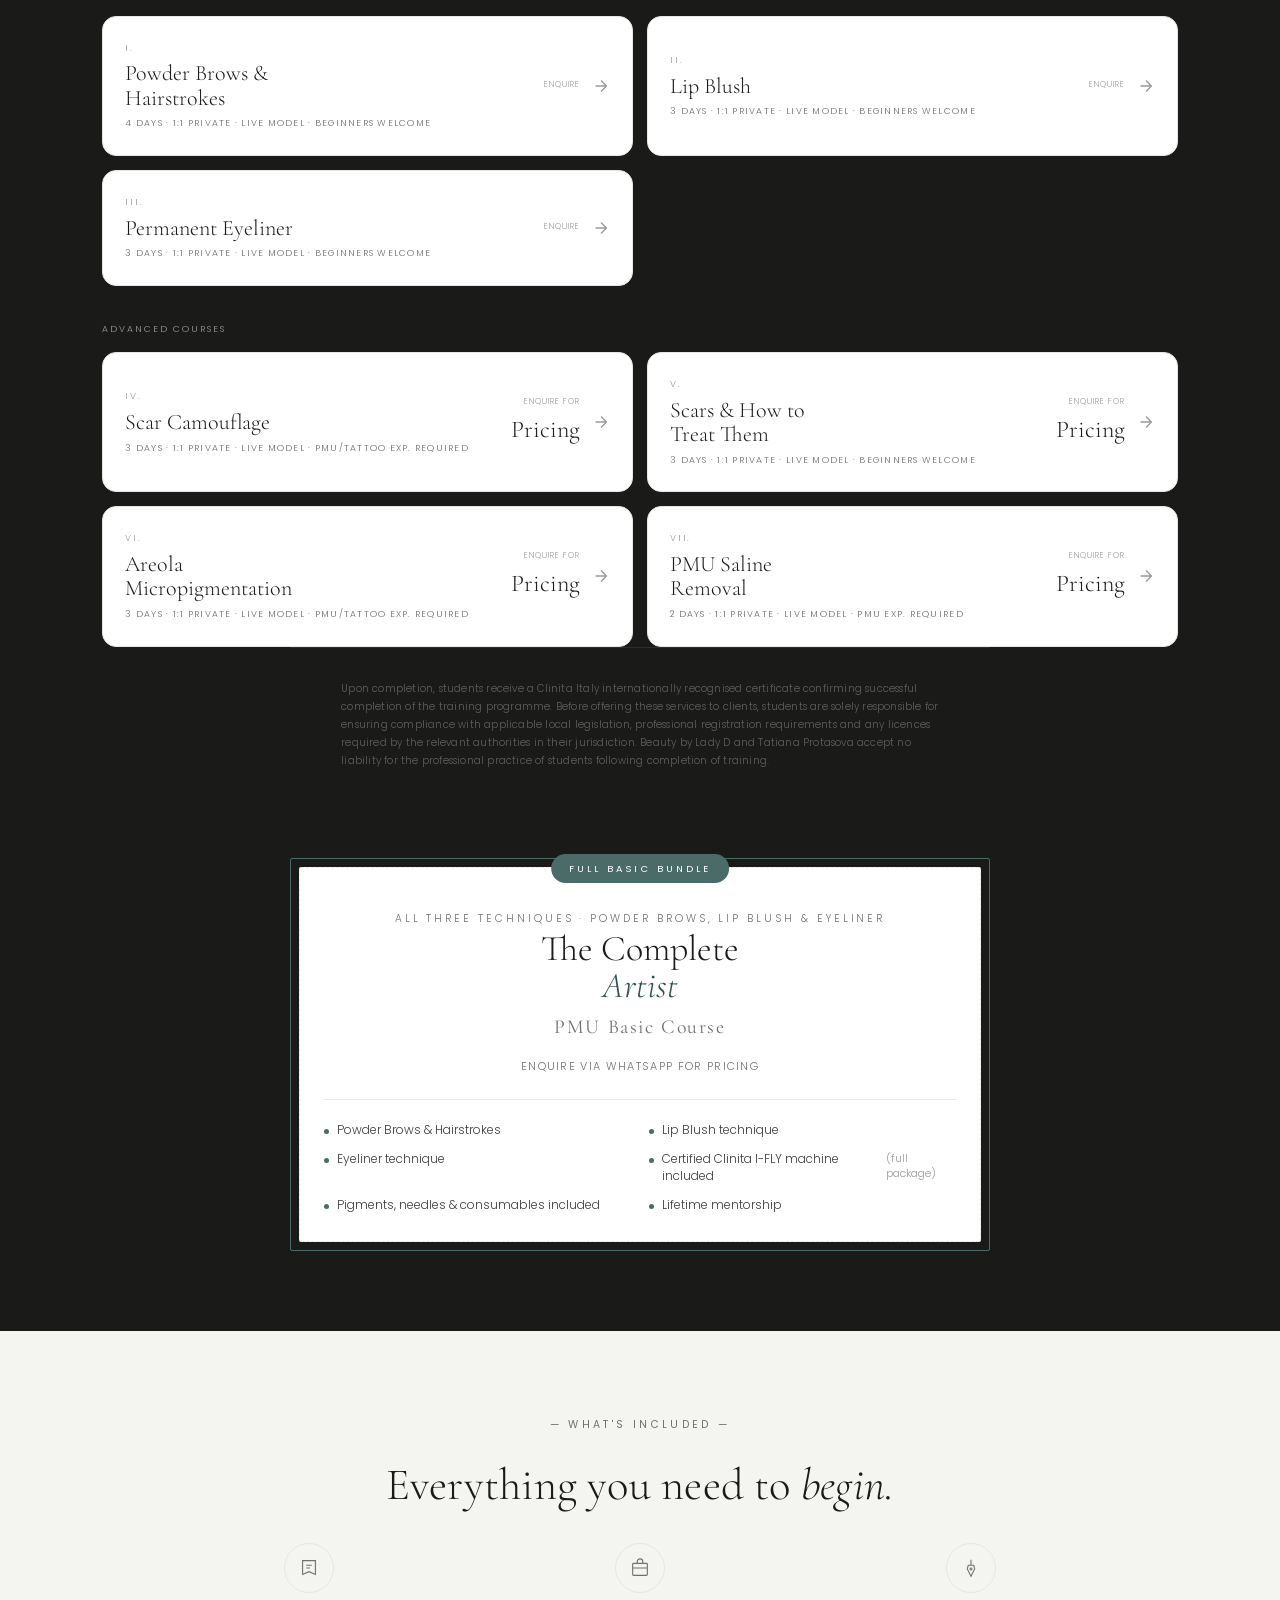
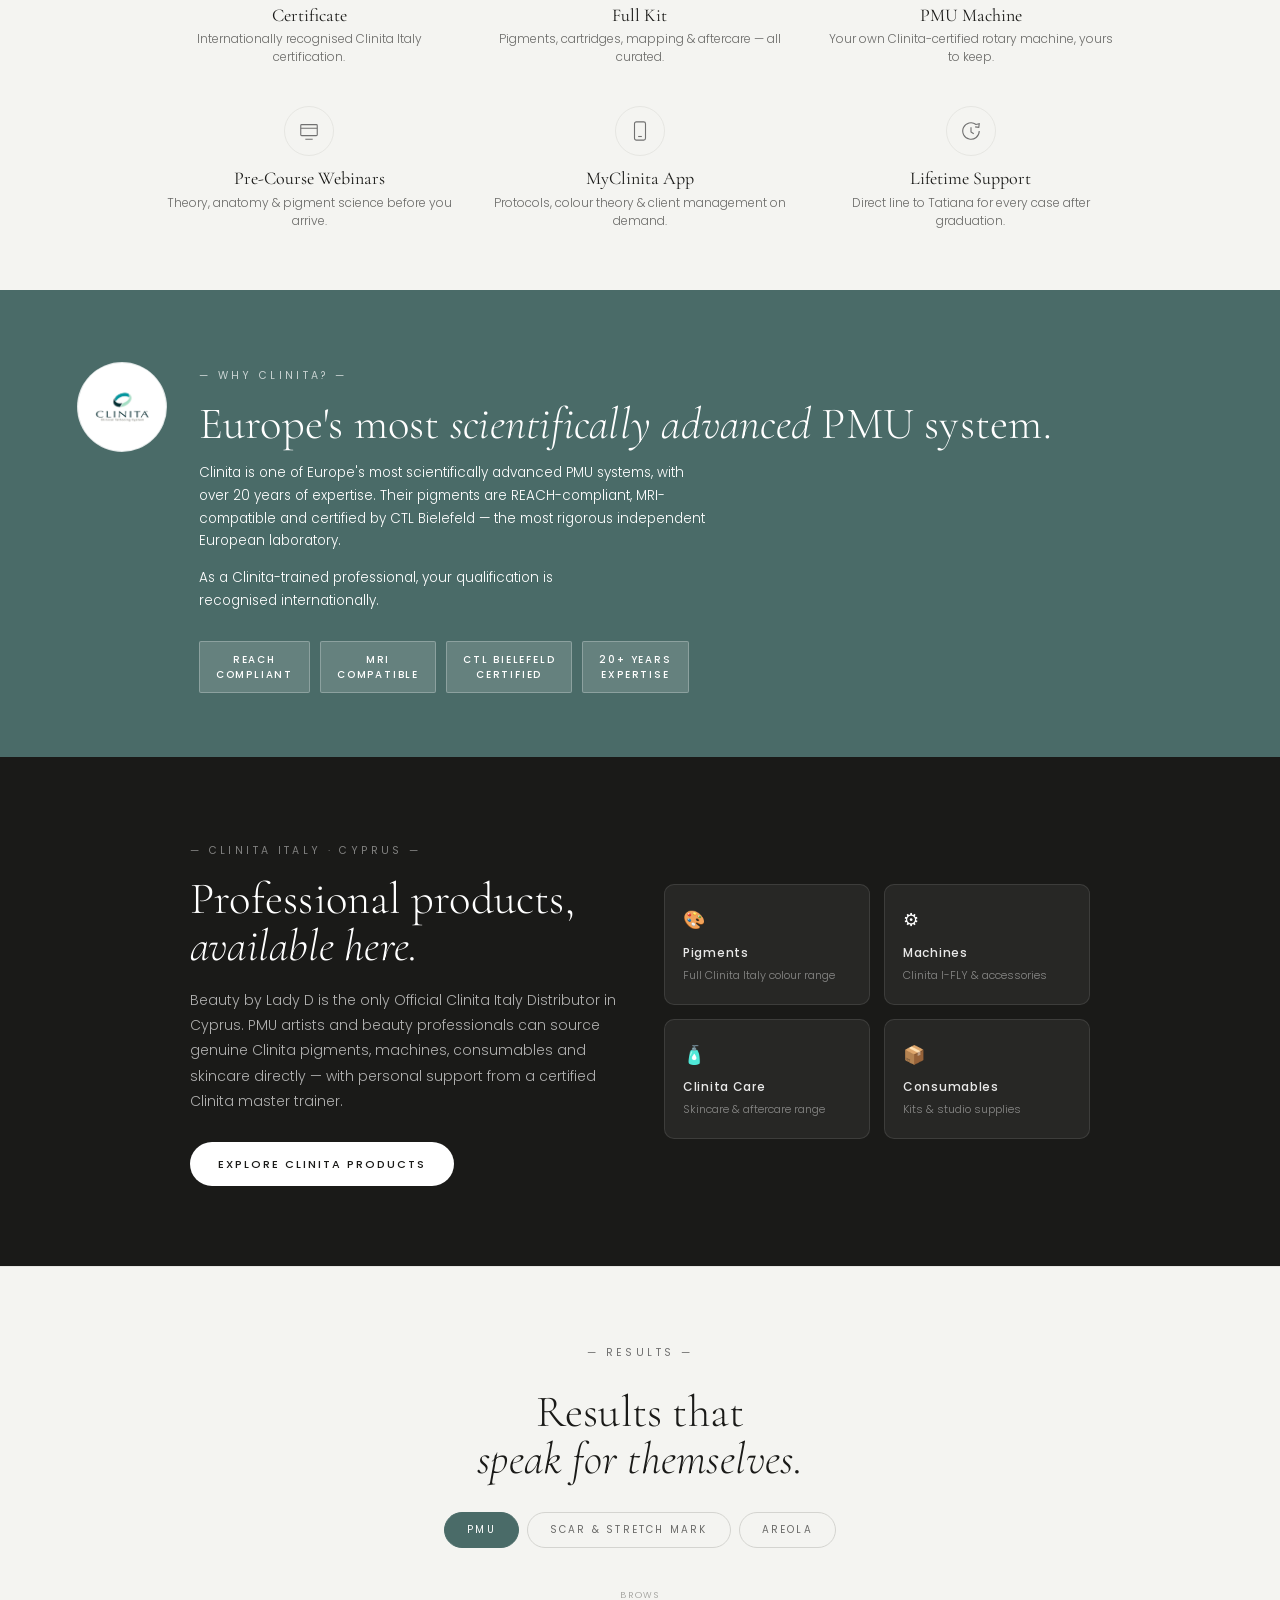
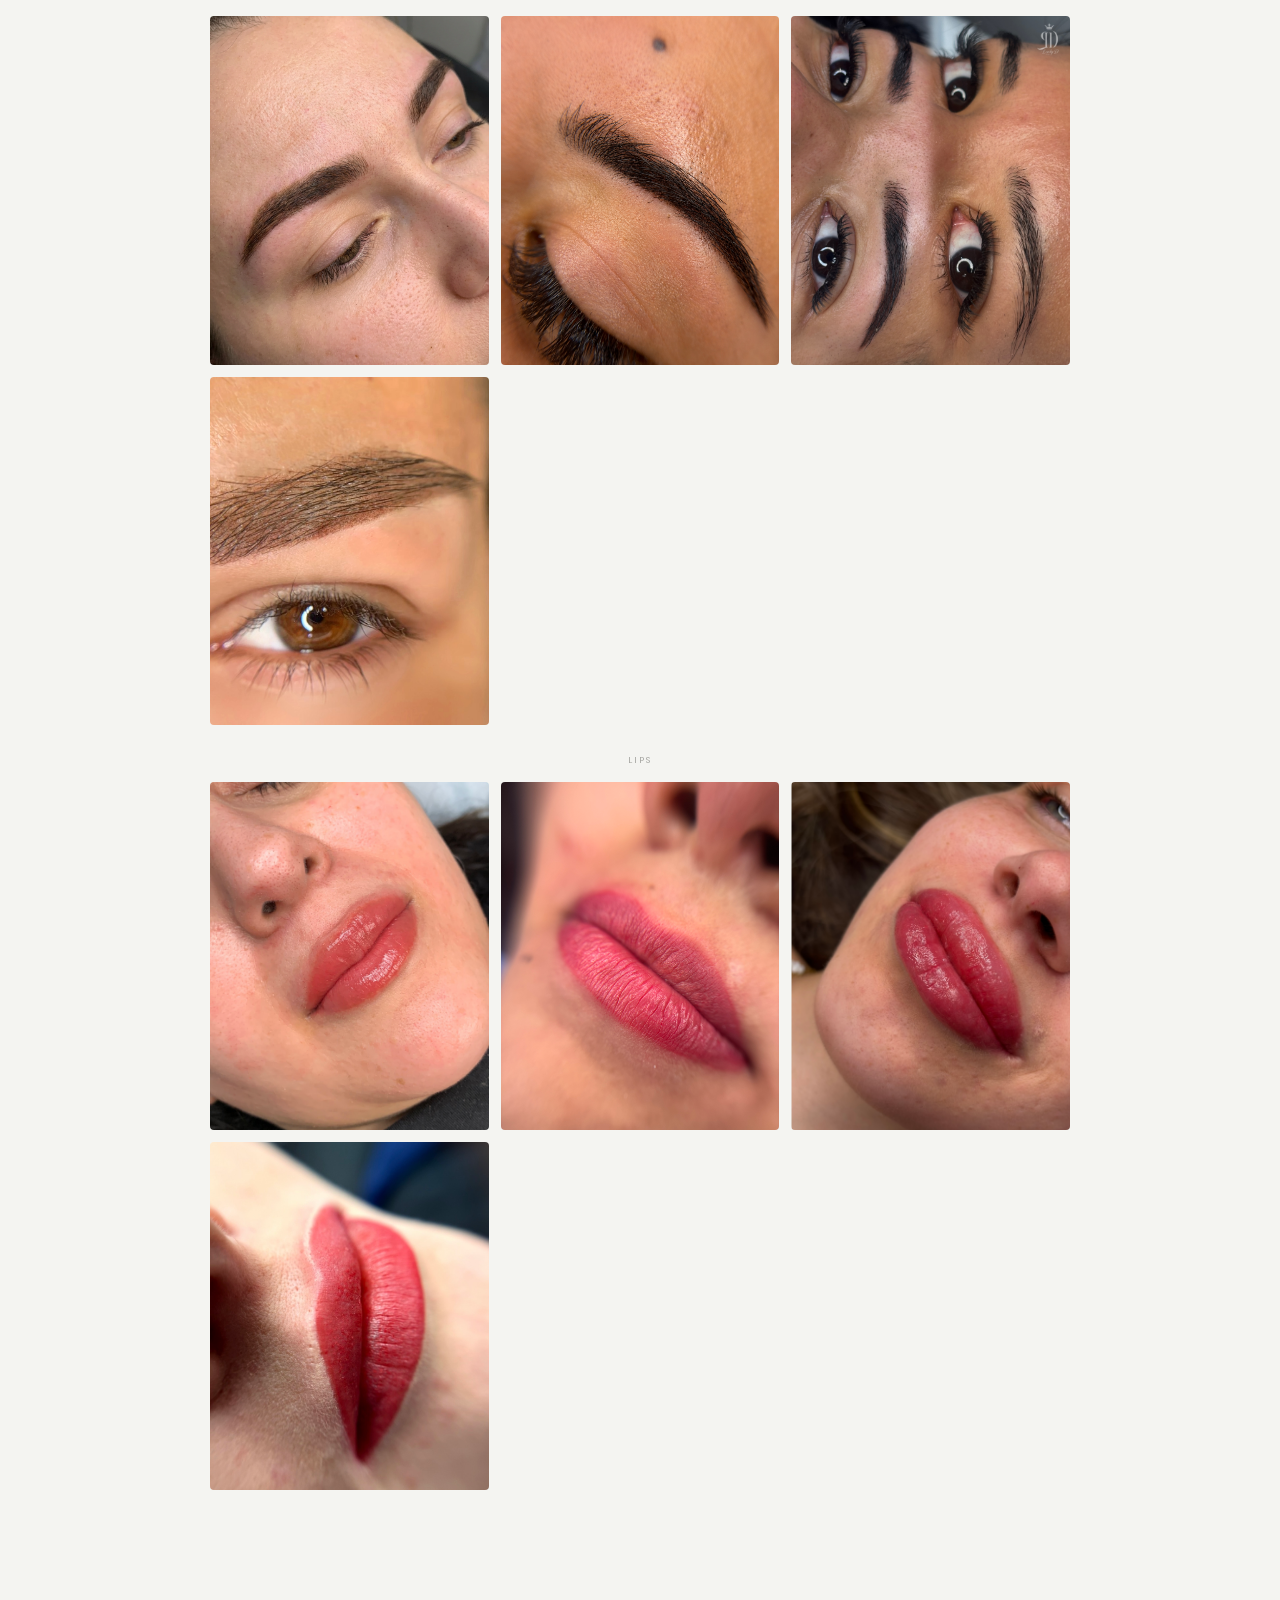
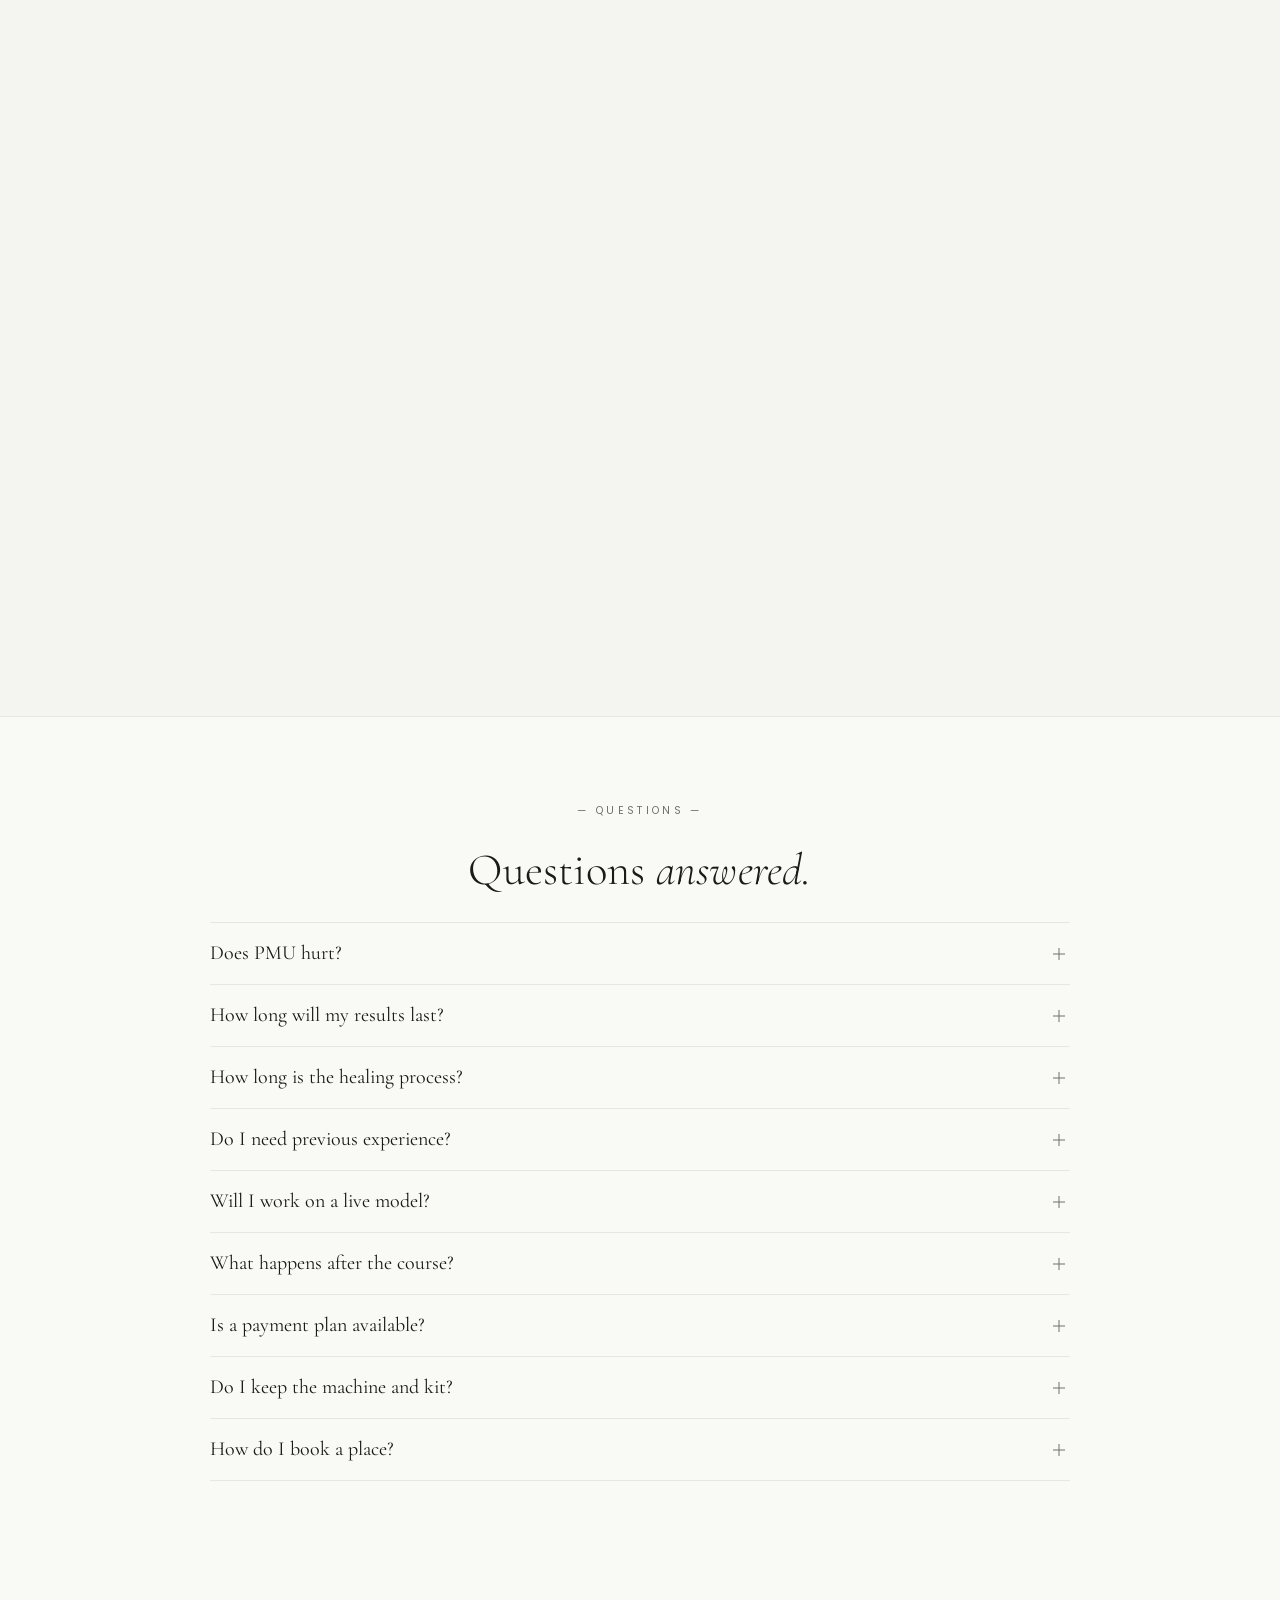
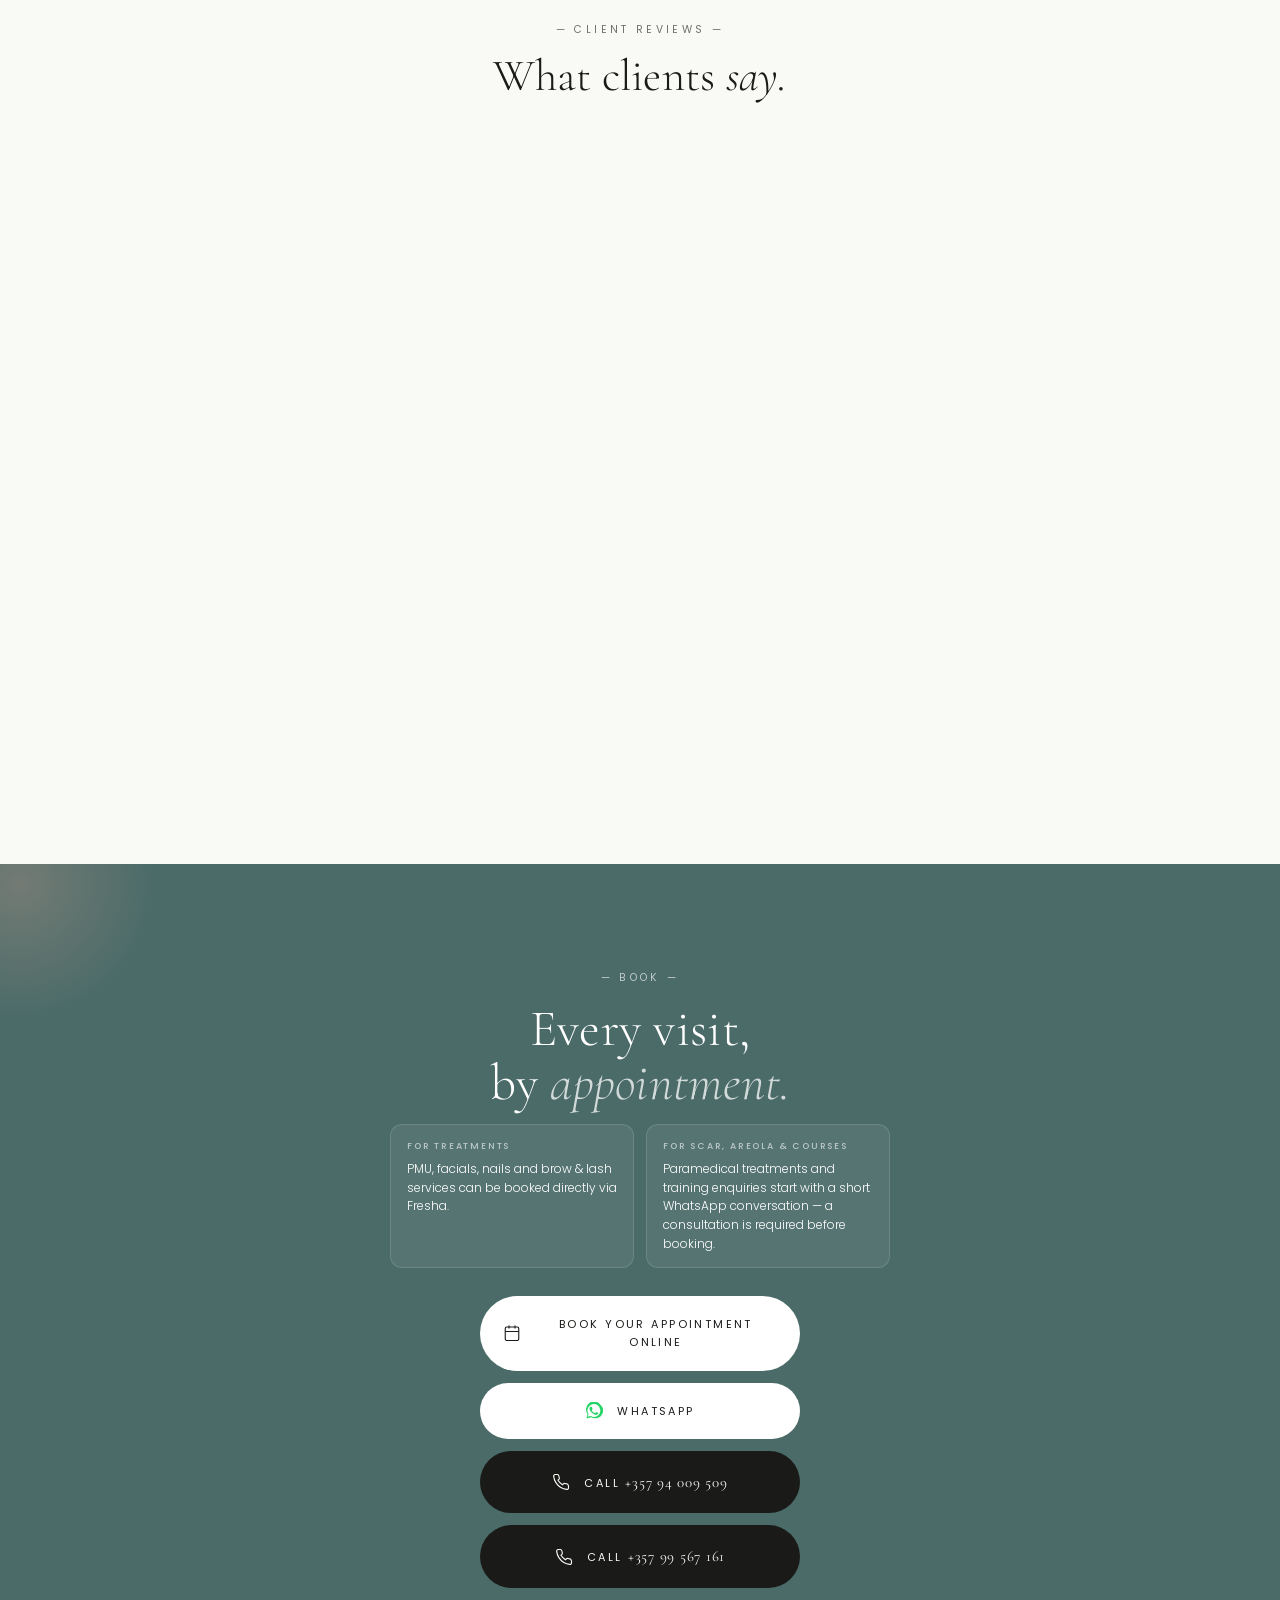
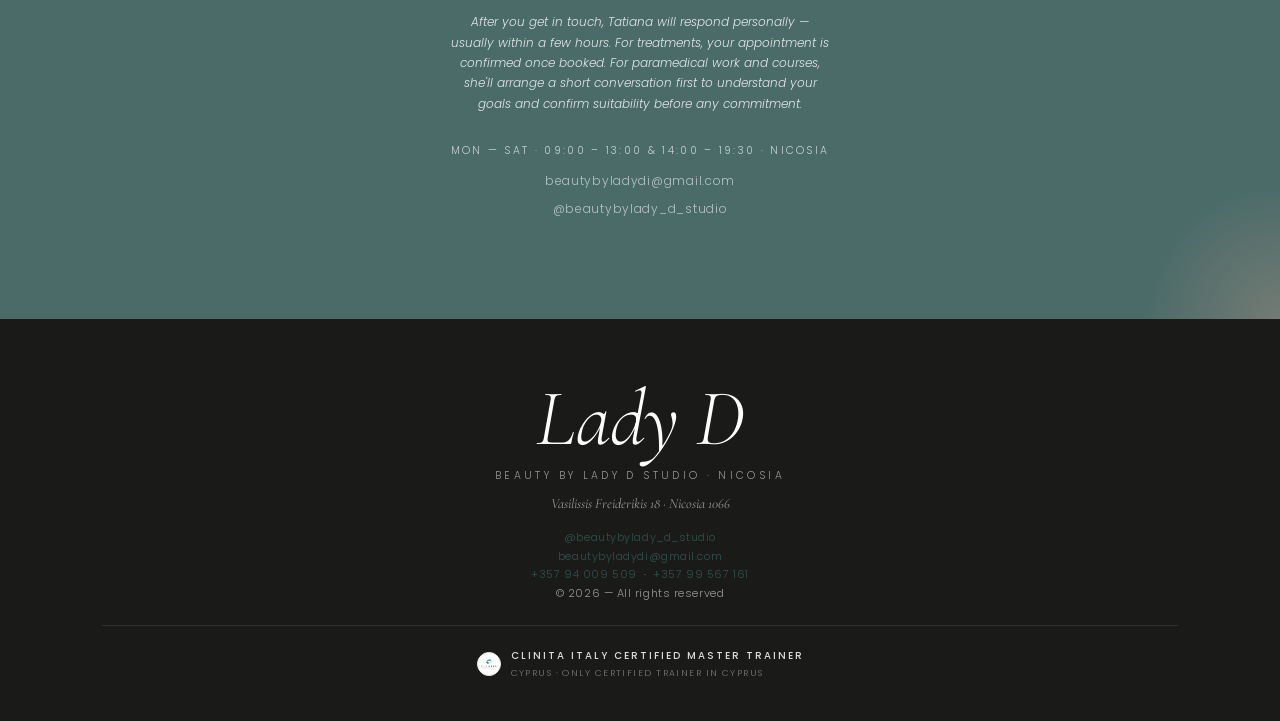
==== commit c412a84b: "Fix Clinita nav logo size — force 20px height inline, prevent text wrap Add inline height/width cons" ====
--- a/index.html
+++ b/index.html
@@ -73,7 +73,7 @@
         <span class="dot"><img src="images/ladyd-logo.png" alt="Beauty by Lady D Studio" /></span>
         Beauty by Lady D
         <span class="brand-x">×</span>
-        <img src="images/clinita-logo-full.png" alt="Clinita Italy" class="brand-clinita" />
+        <img src="images/clinita-logo-full.png" alt="Clinita Italy" class="brand-clinita" style="height:20px;width:auto;max-width:100px;flex-shrink:0;" />
       </a>
       <div class="links">
         <a href="#services">Treatments</a>
--- a/css/styles.css
+++ b/css/styles.css
@@ -85,6 +85,9 @@
     font-size: 18px;
     font-weight: 500;
     letter-spacing: .01em;
+    white-space: nowrap;
+    flex-shrink: 1;
+    min-width: 0;
   }
   .nav-pill .brand .dot {
     width: 86px; height: 86px;
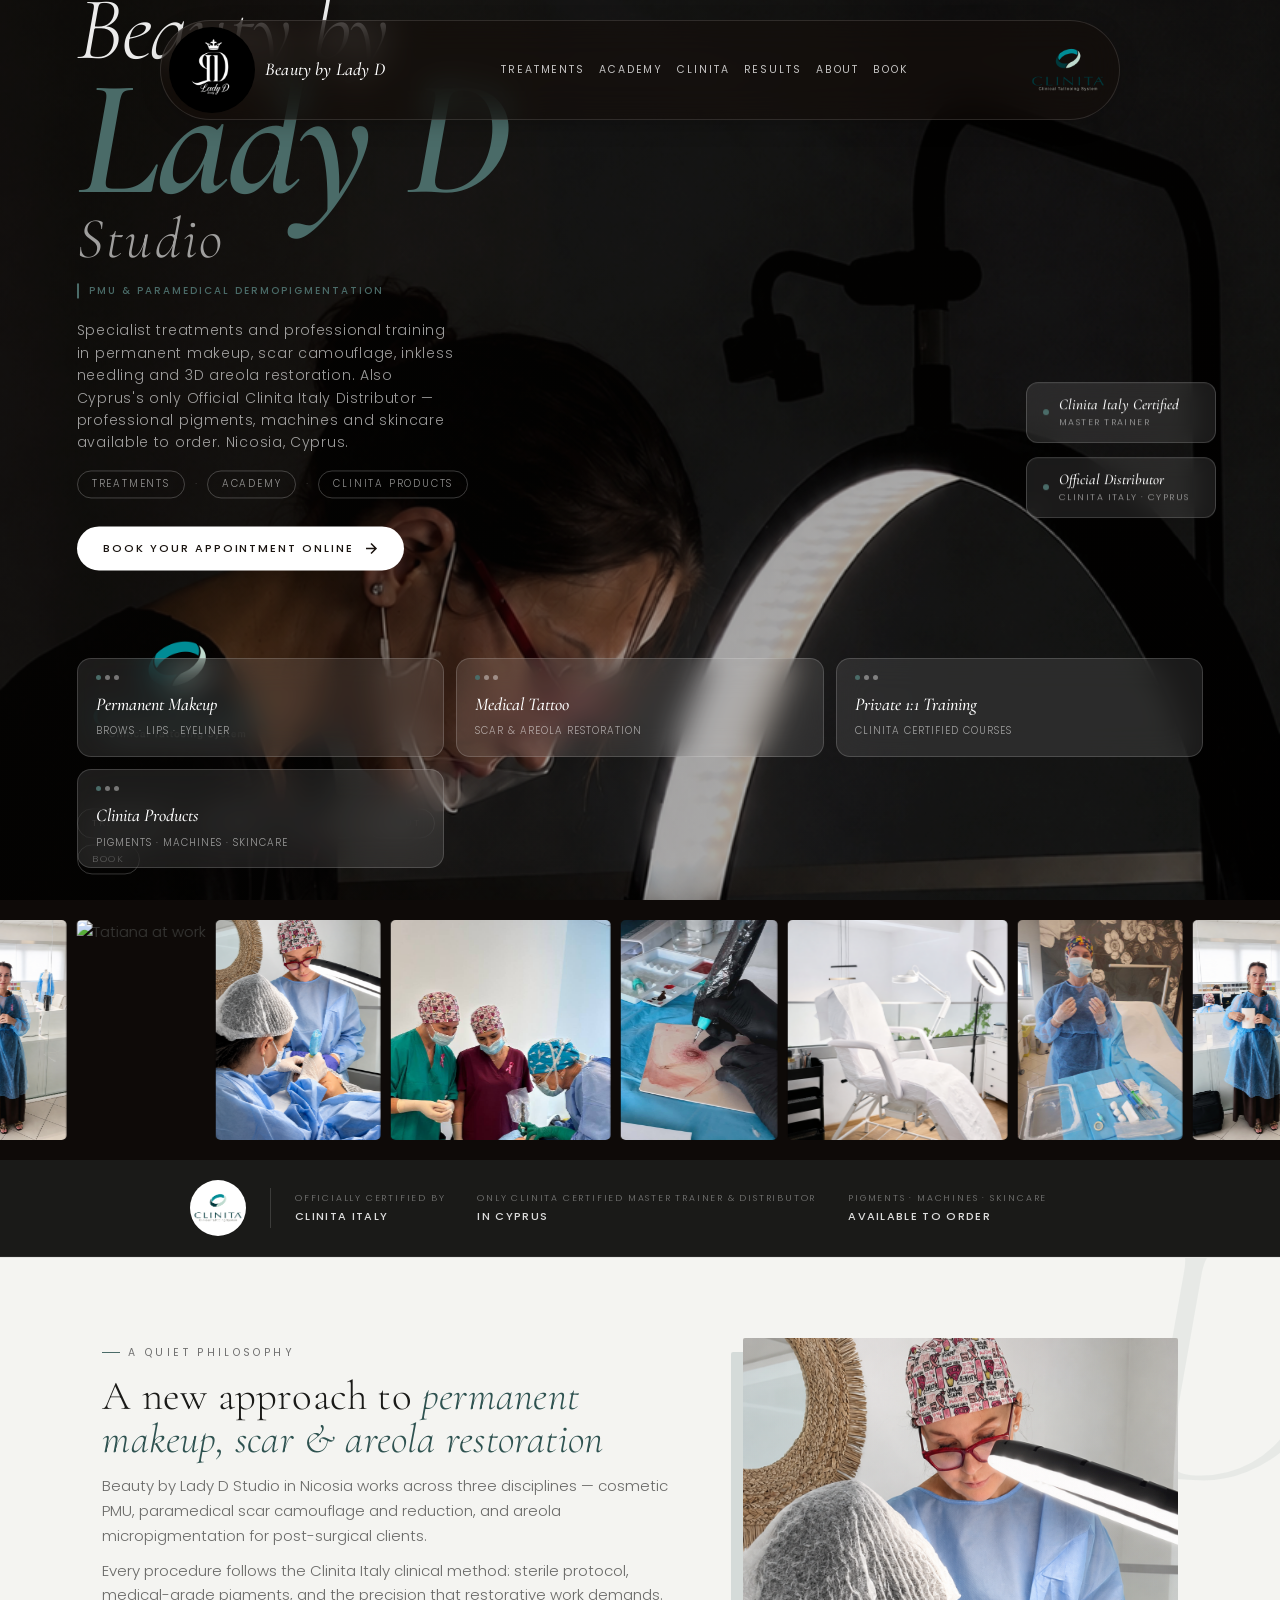
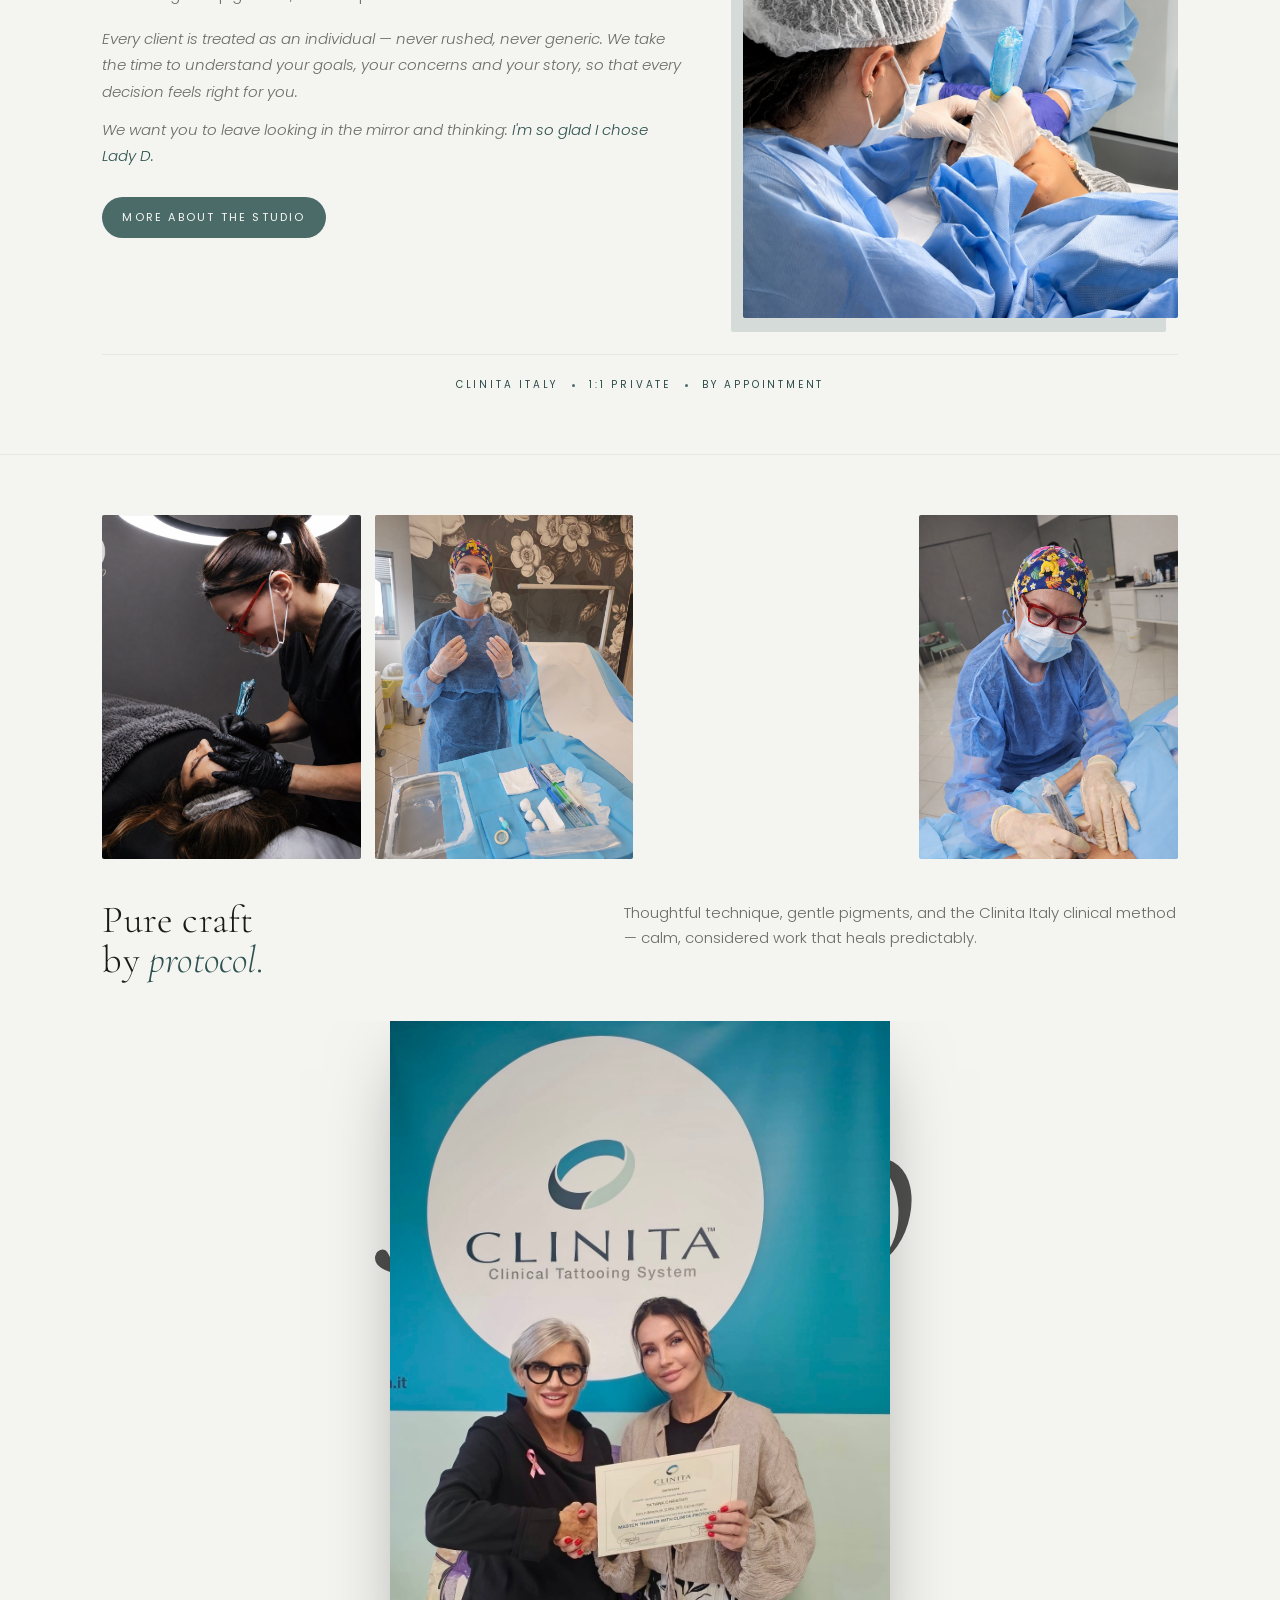
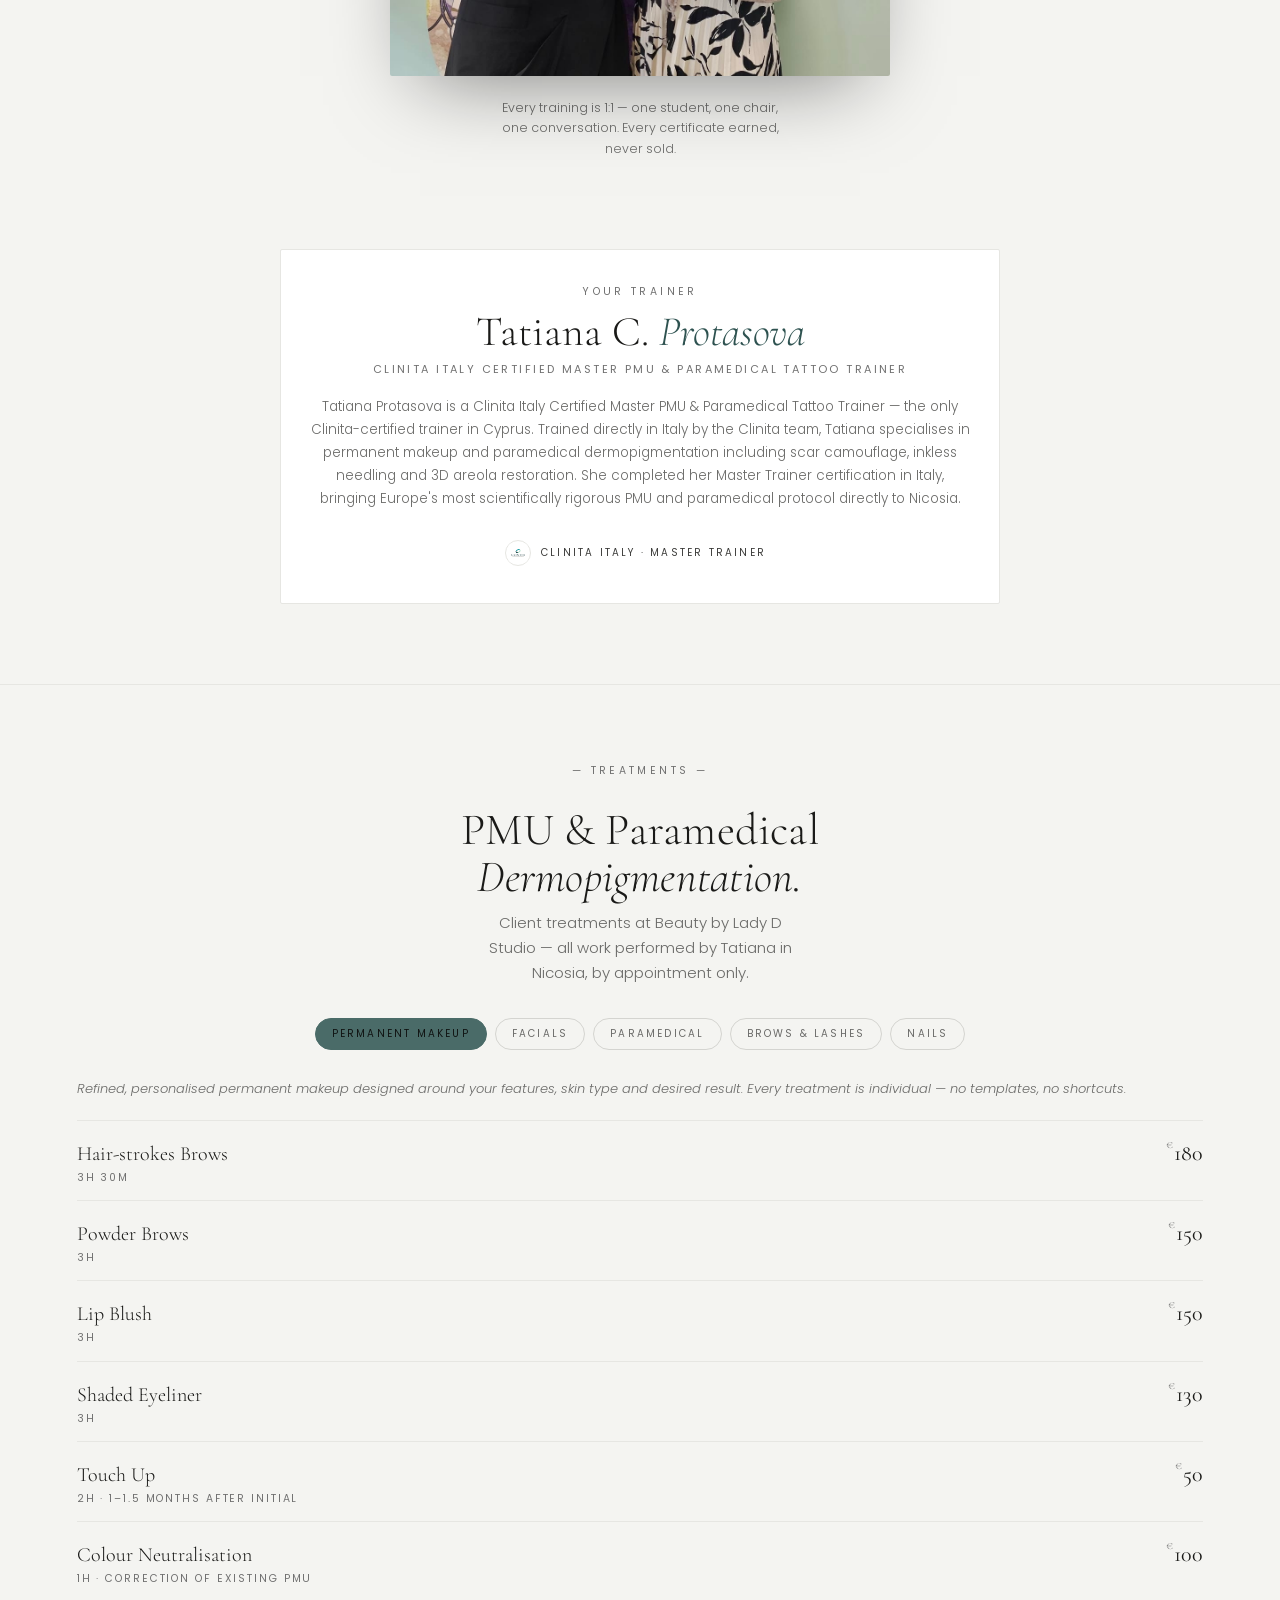
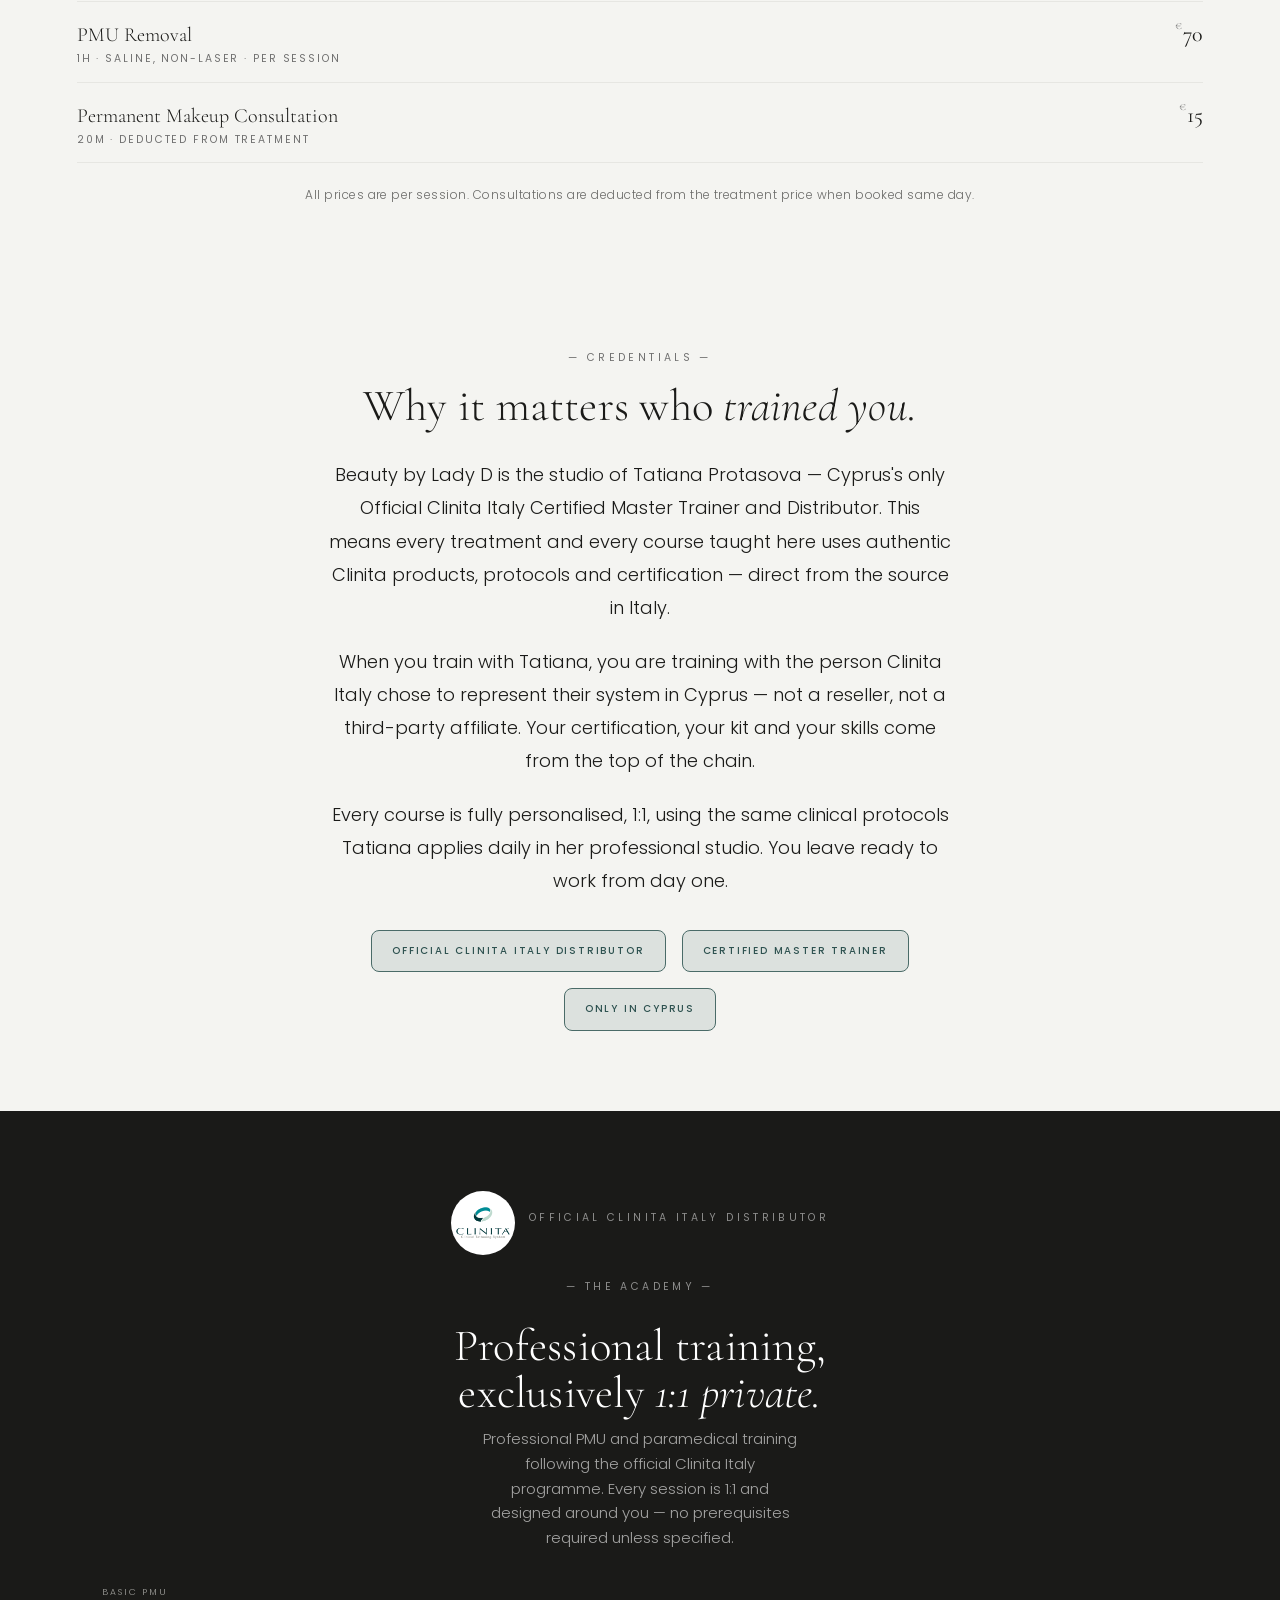
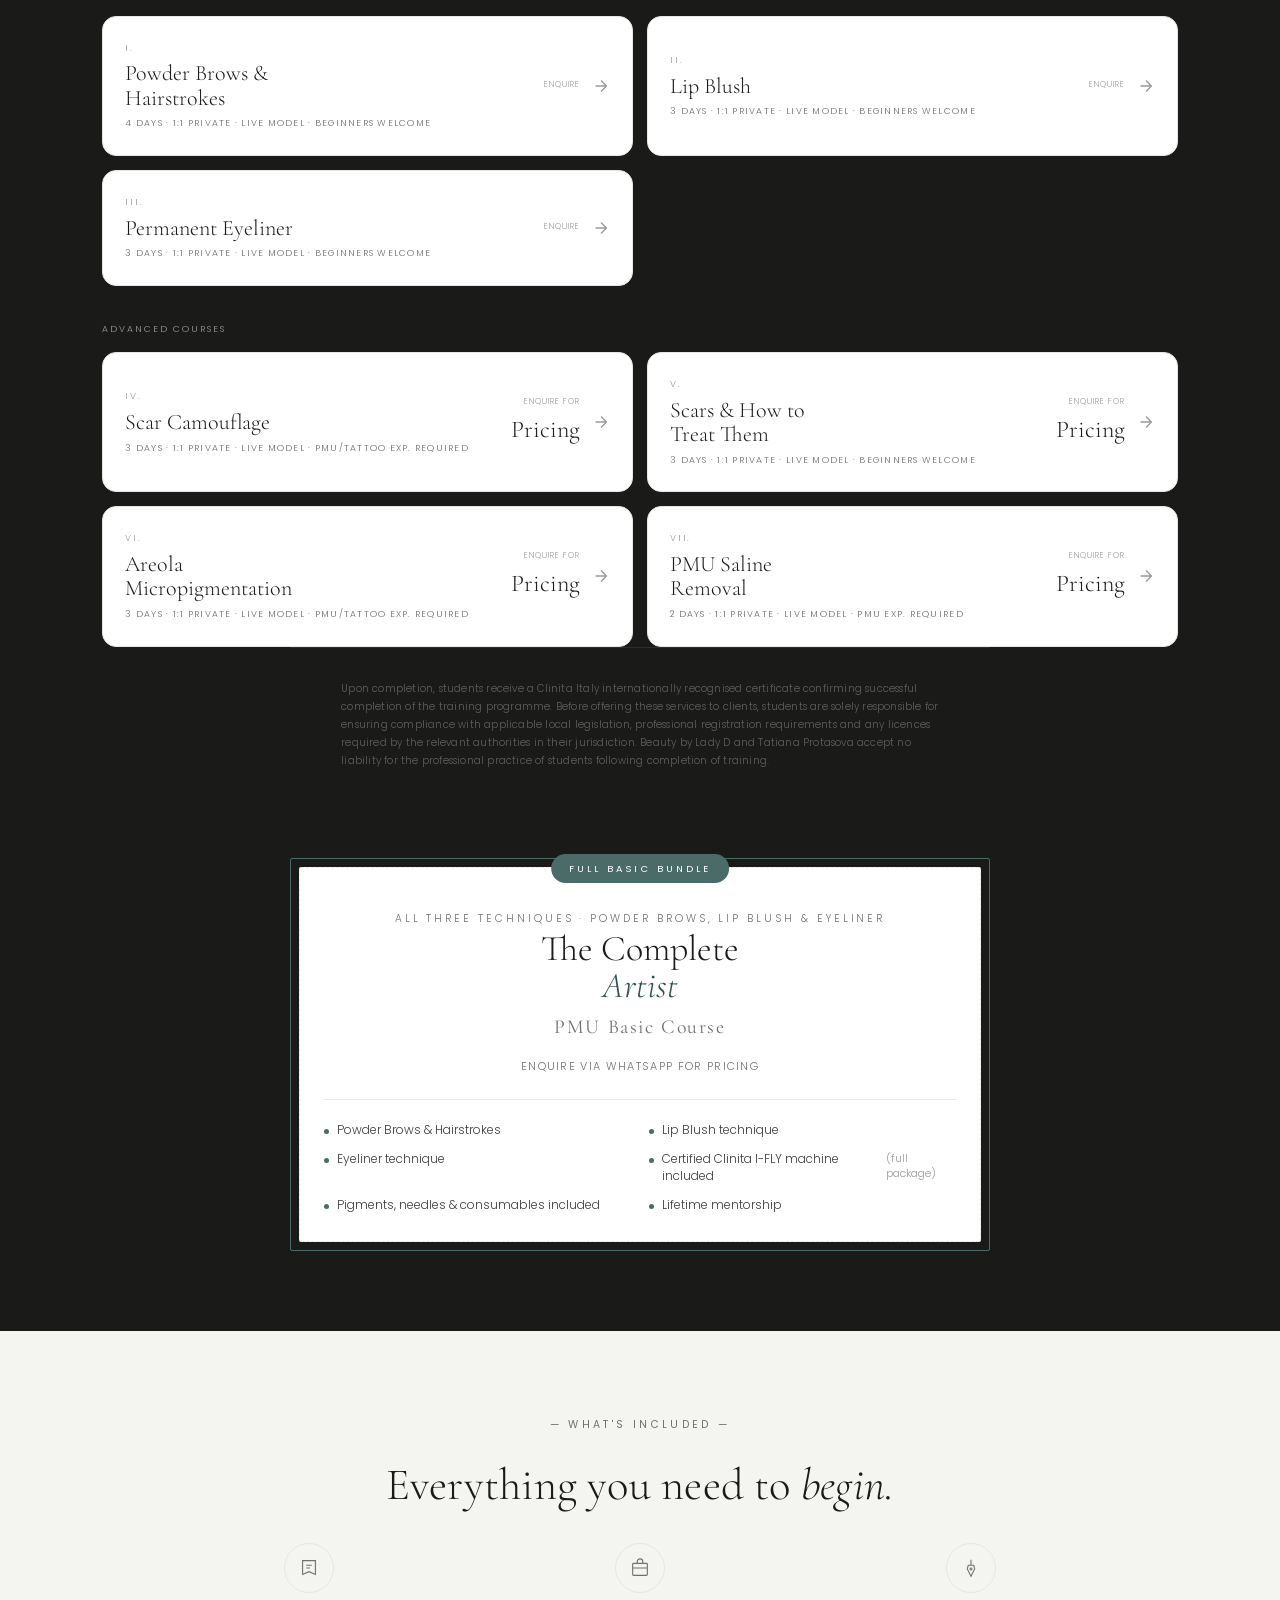
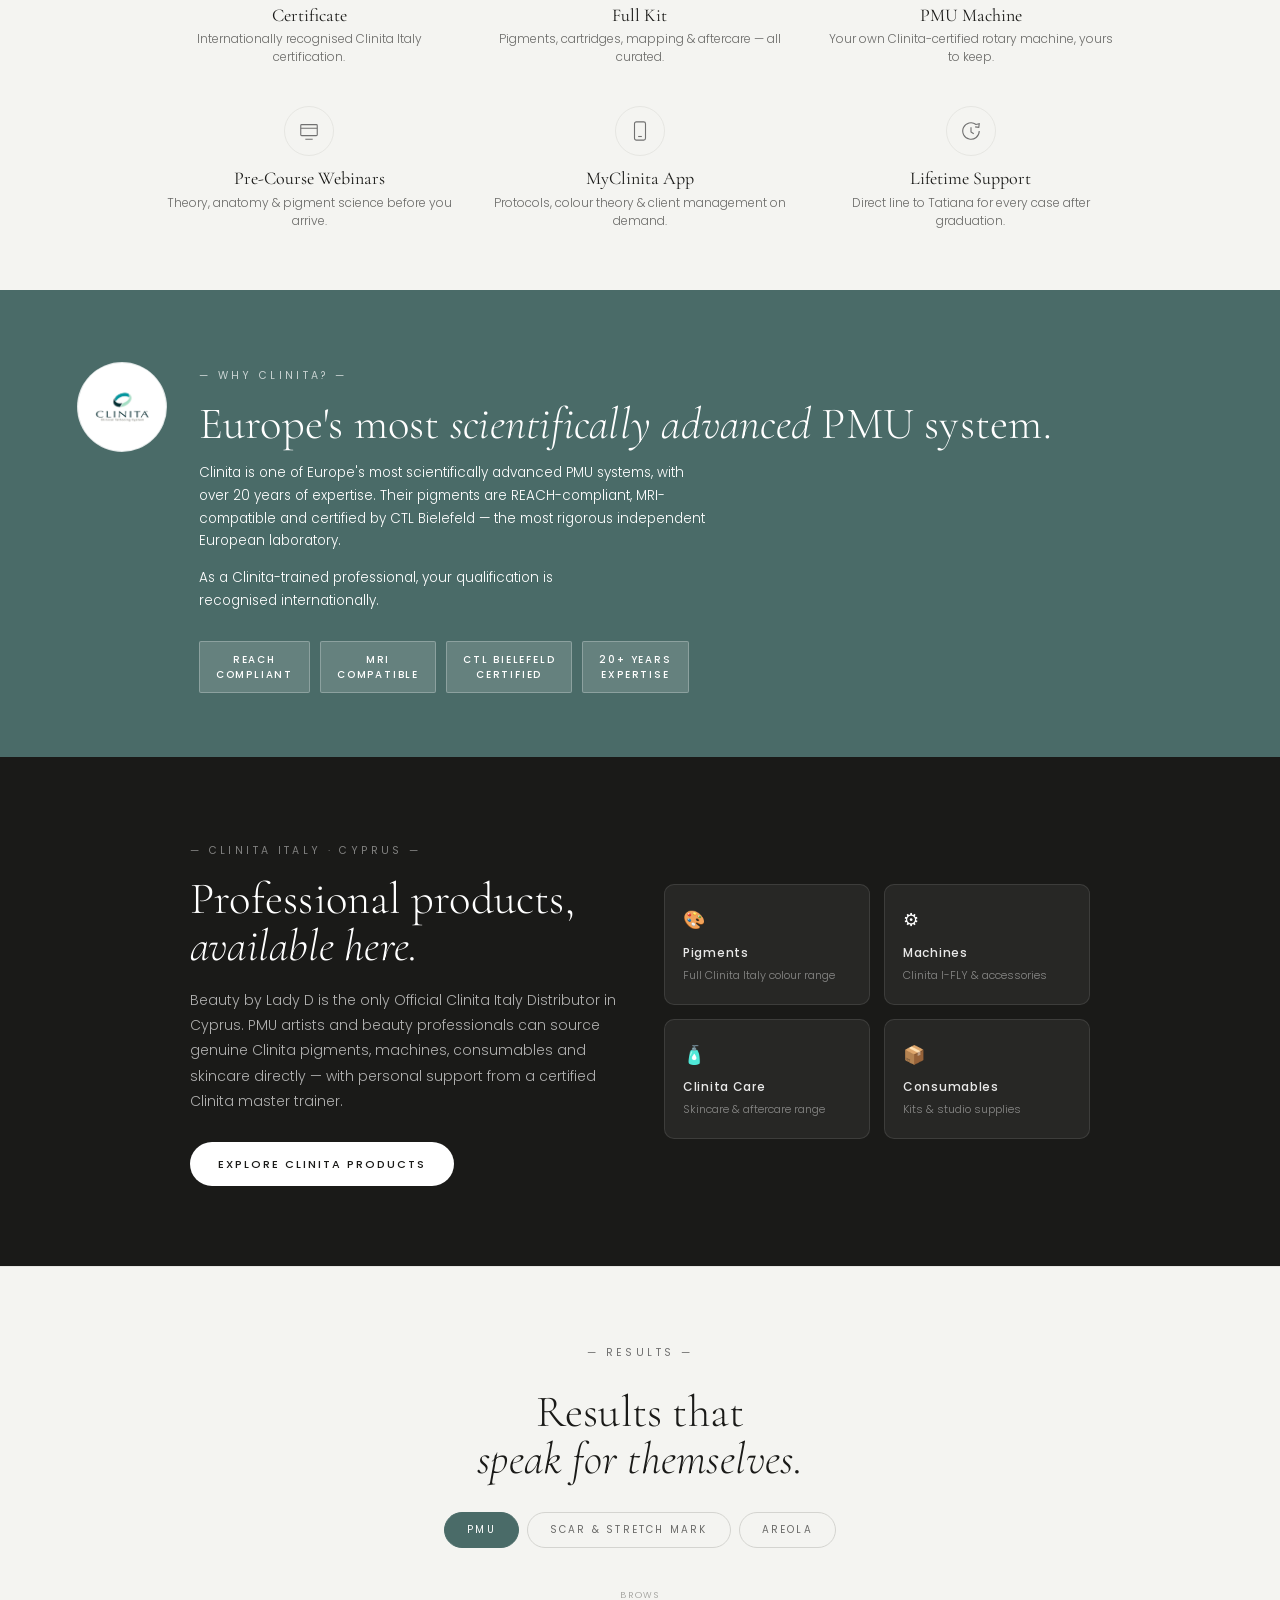
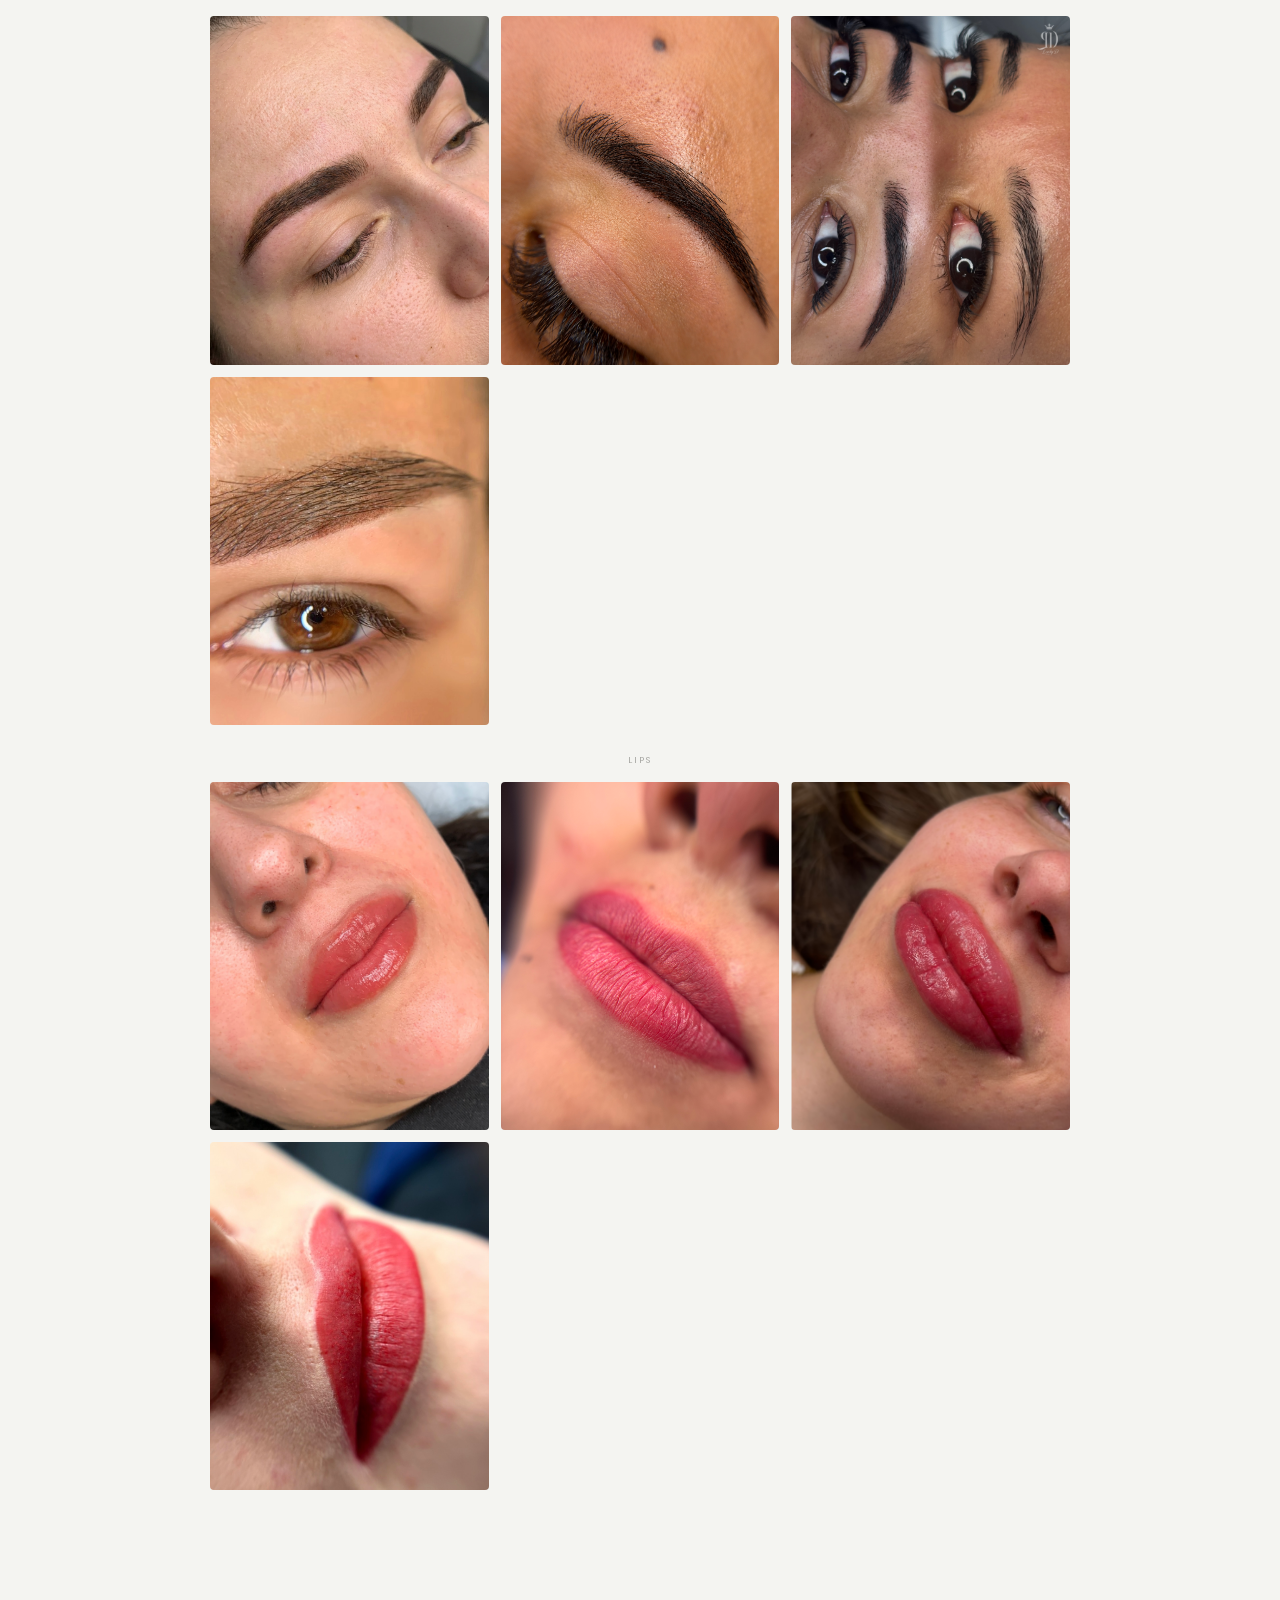
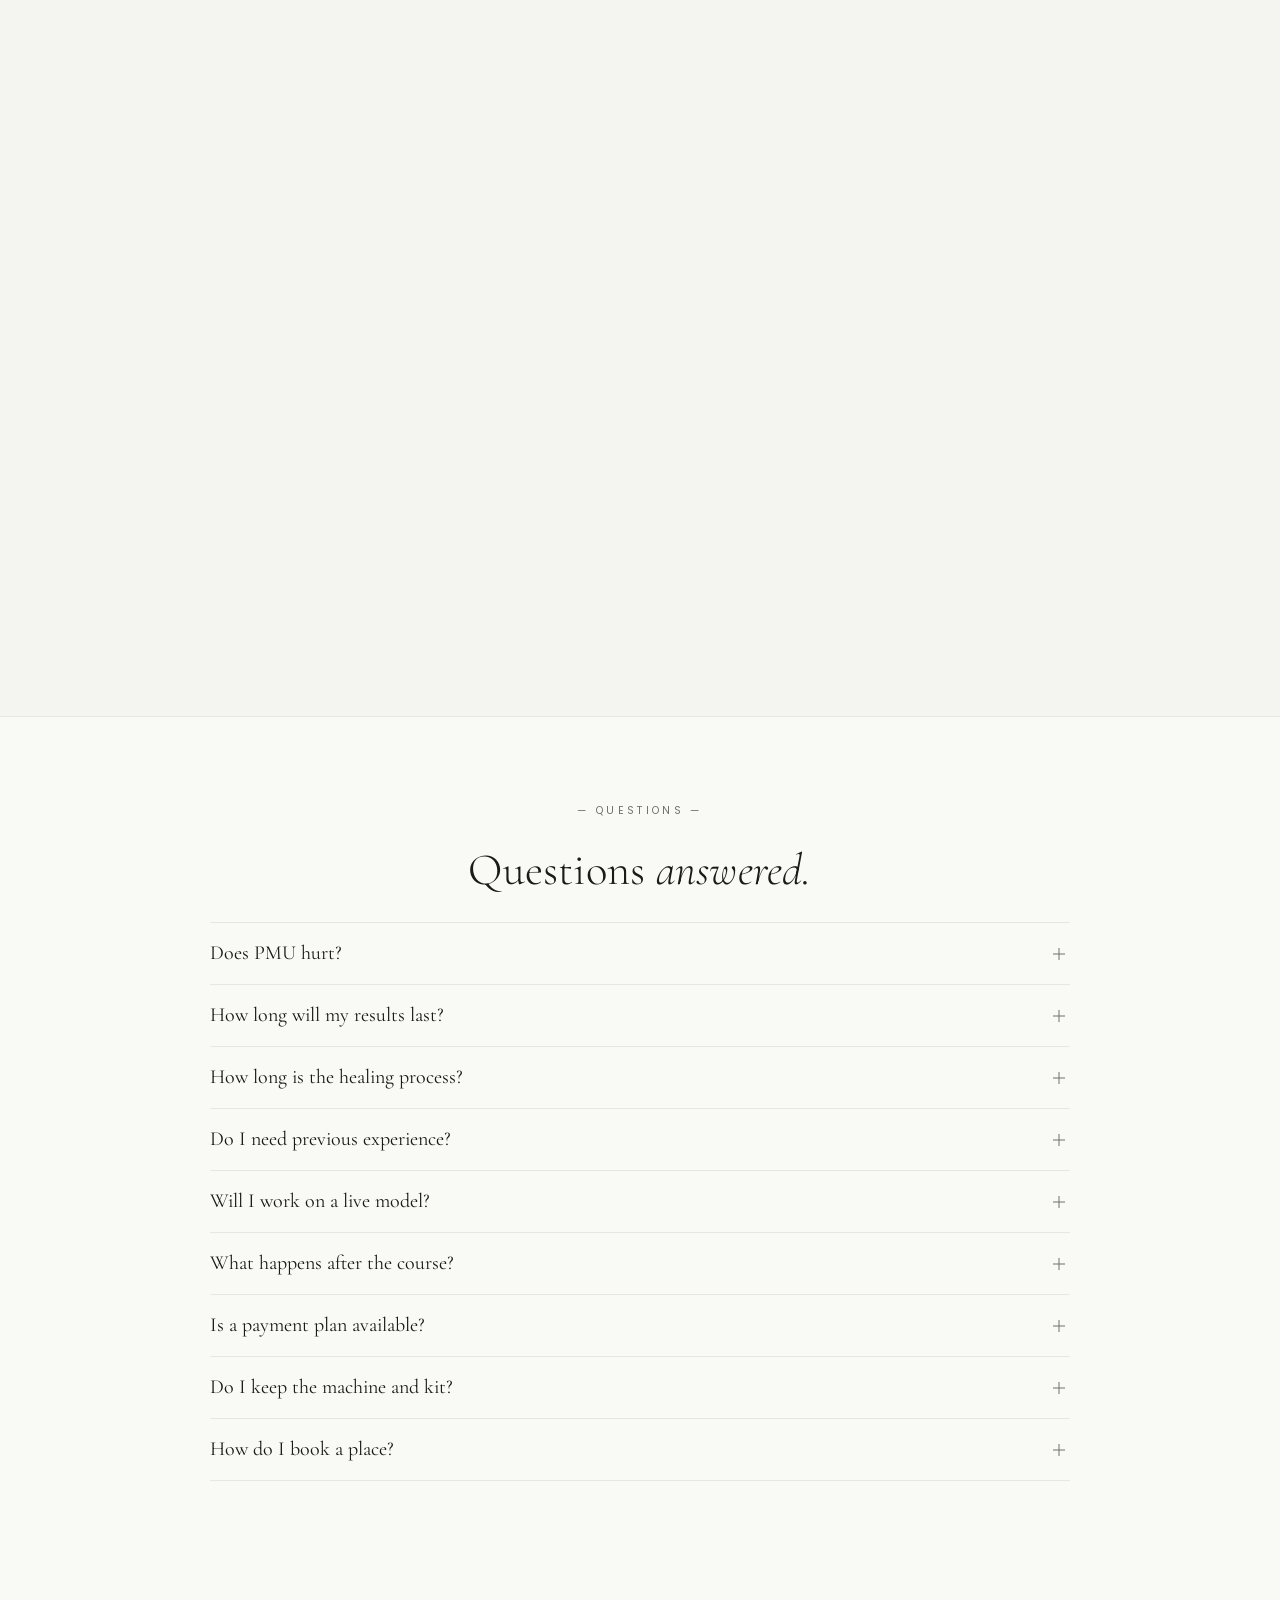
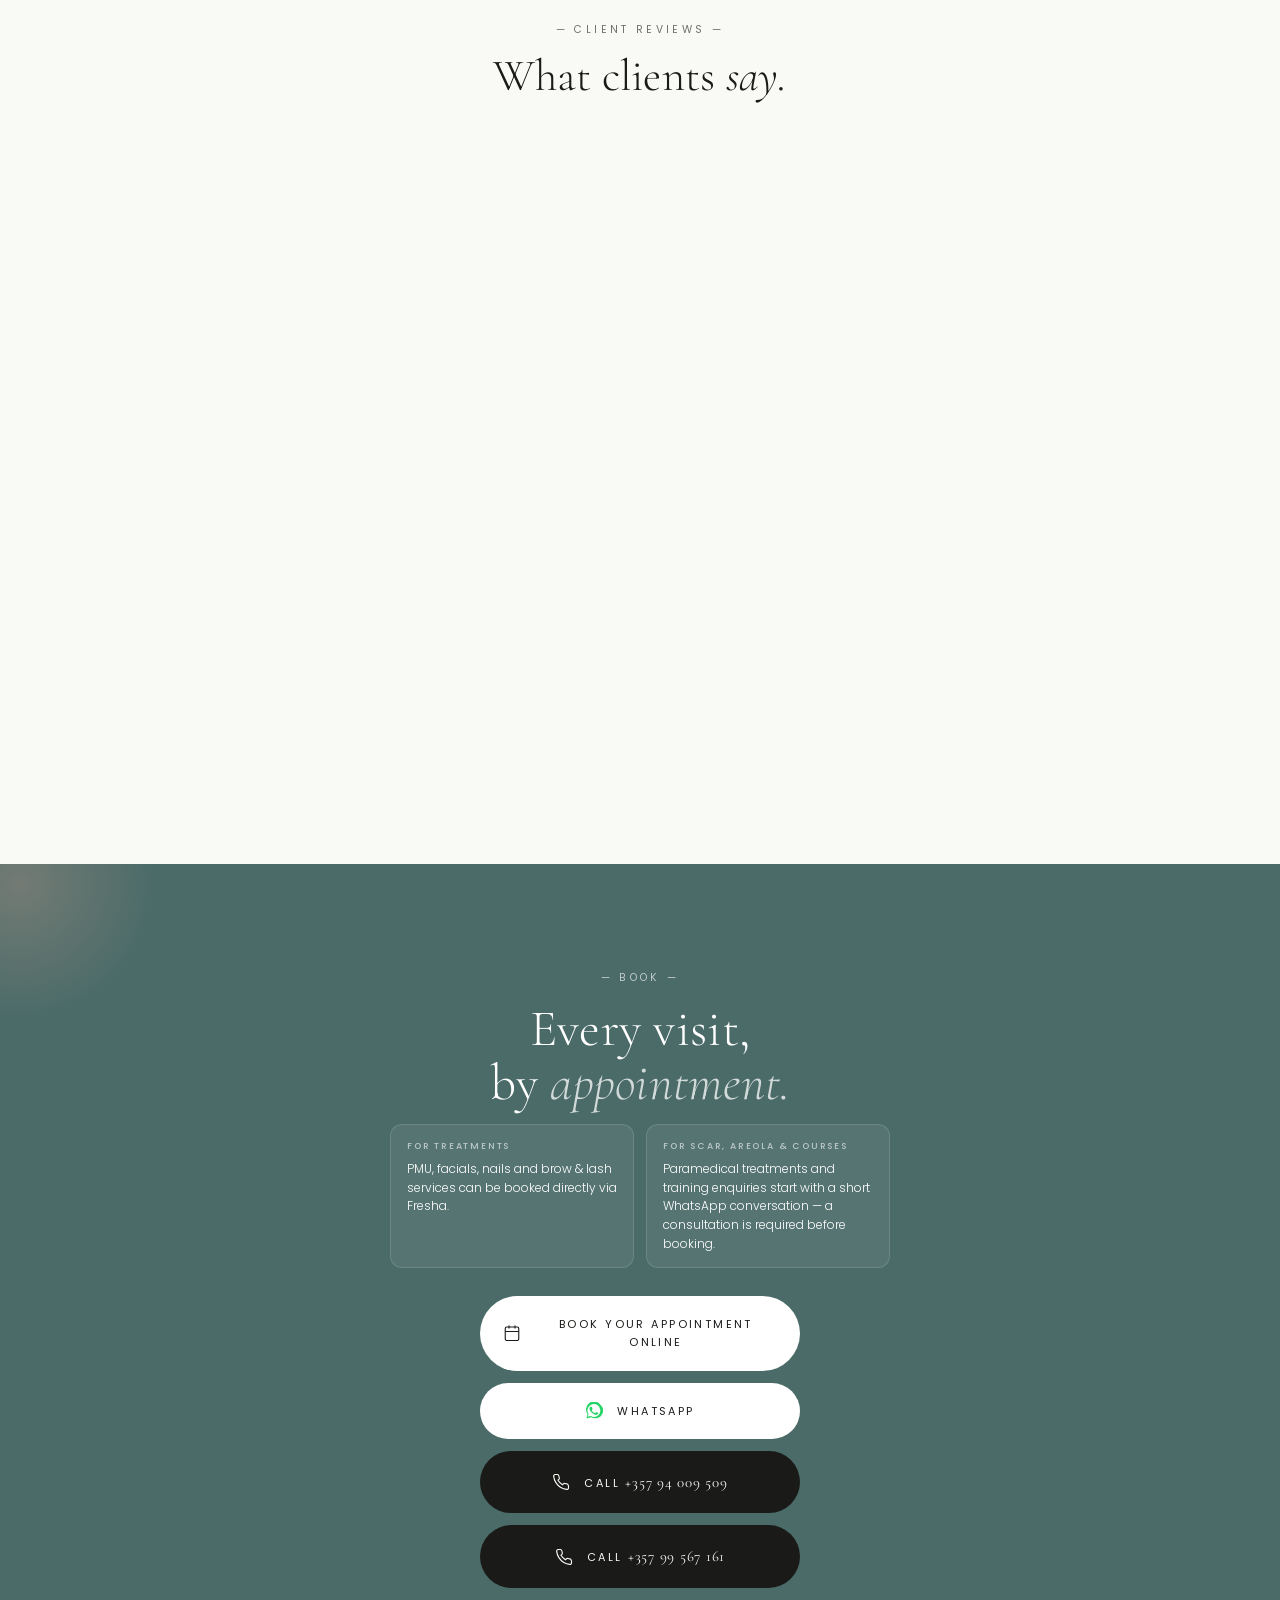
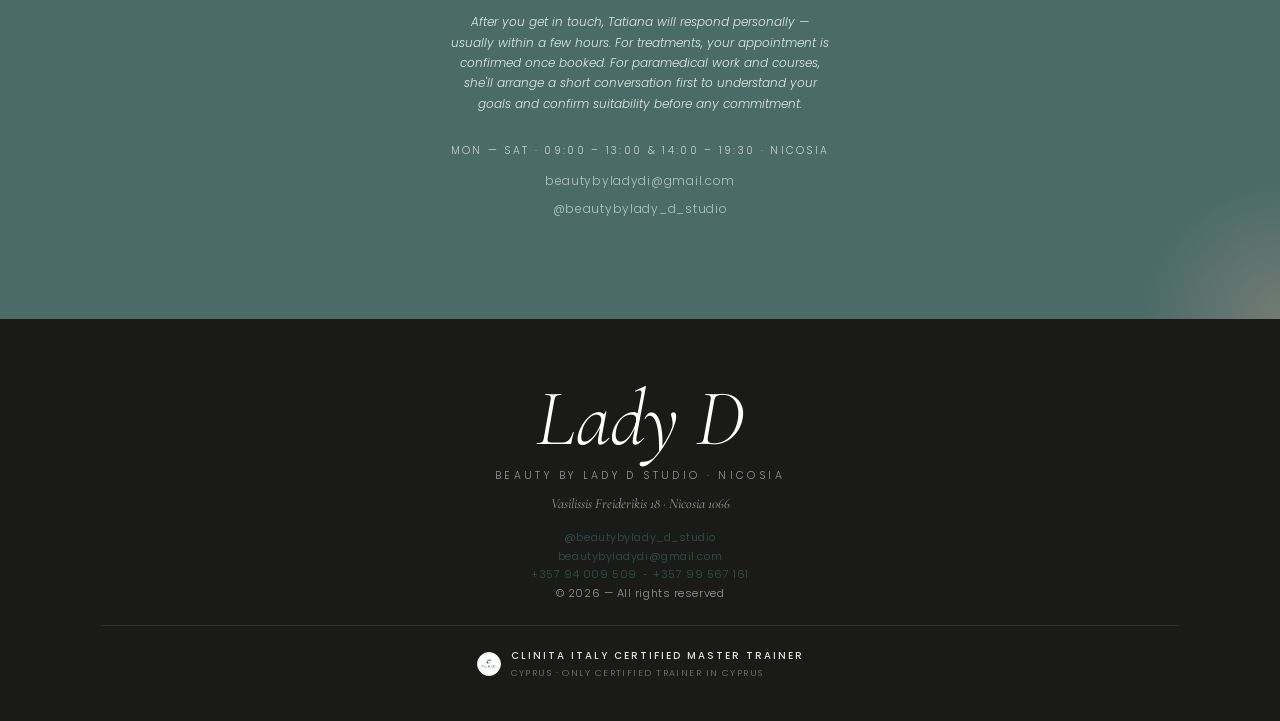
==== commit bc5bbb94: "Remove × Clinita collab branding from nav Co-Authored-By: Claude Sonnet 4.6 <noreply@anthropic.com> " ====
--- a/index.html
+++ b/index.html
@@ -72,8 +72,6 @@
       <a class="brand" href="#">
         <span class="dot"><img src="images/ladyd-logo.png" alt="Beauty by Lady D Studio" /></span>
         Beauty by Lady D
-        <span class="brand-x">×</span>
-        <img src="images/clinita-logo-full.png" alt="Clinita Italy" class="brand-clinita" style="height:20px;width:auto;max-width:100px;flex-shrink:0;" />
       </a>
       <div class="links">
         <a href="#services">Treatments</a>
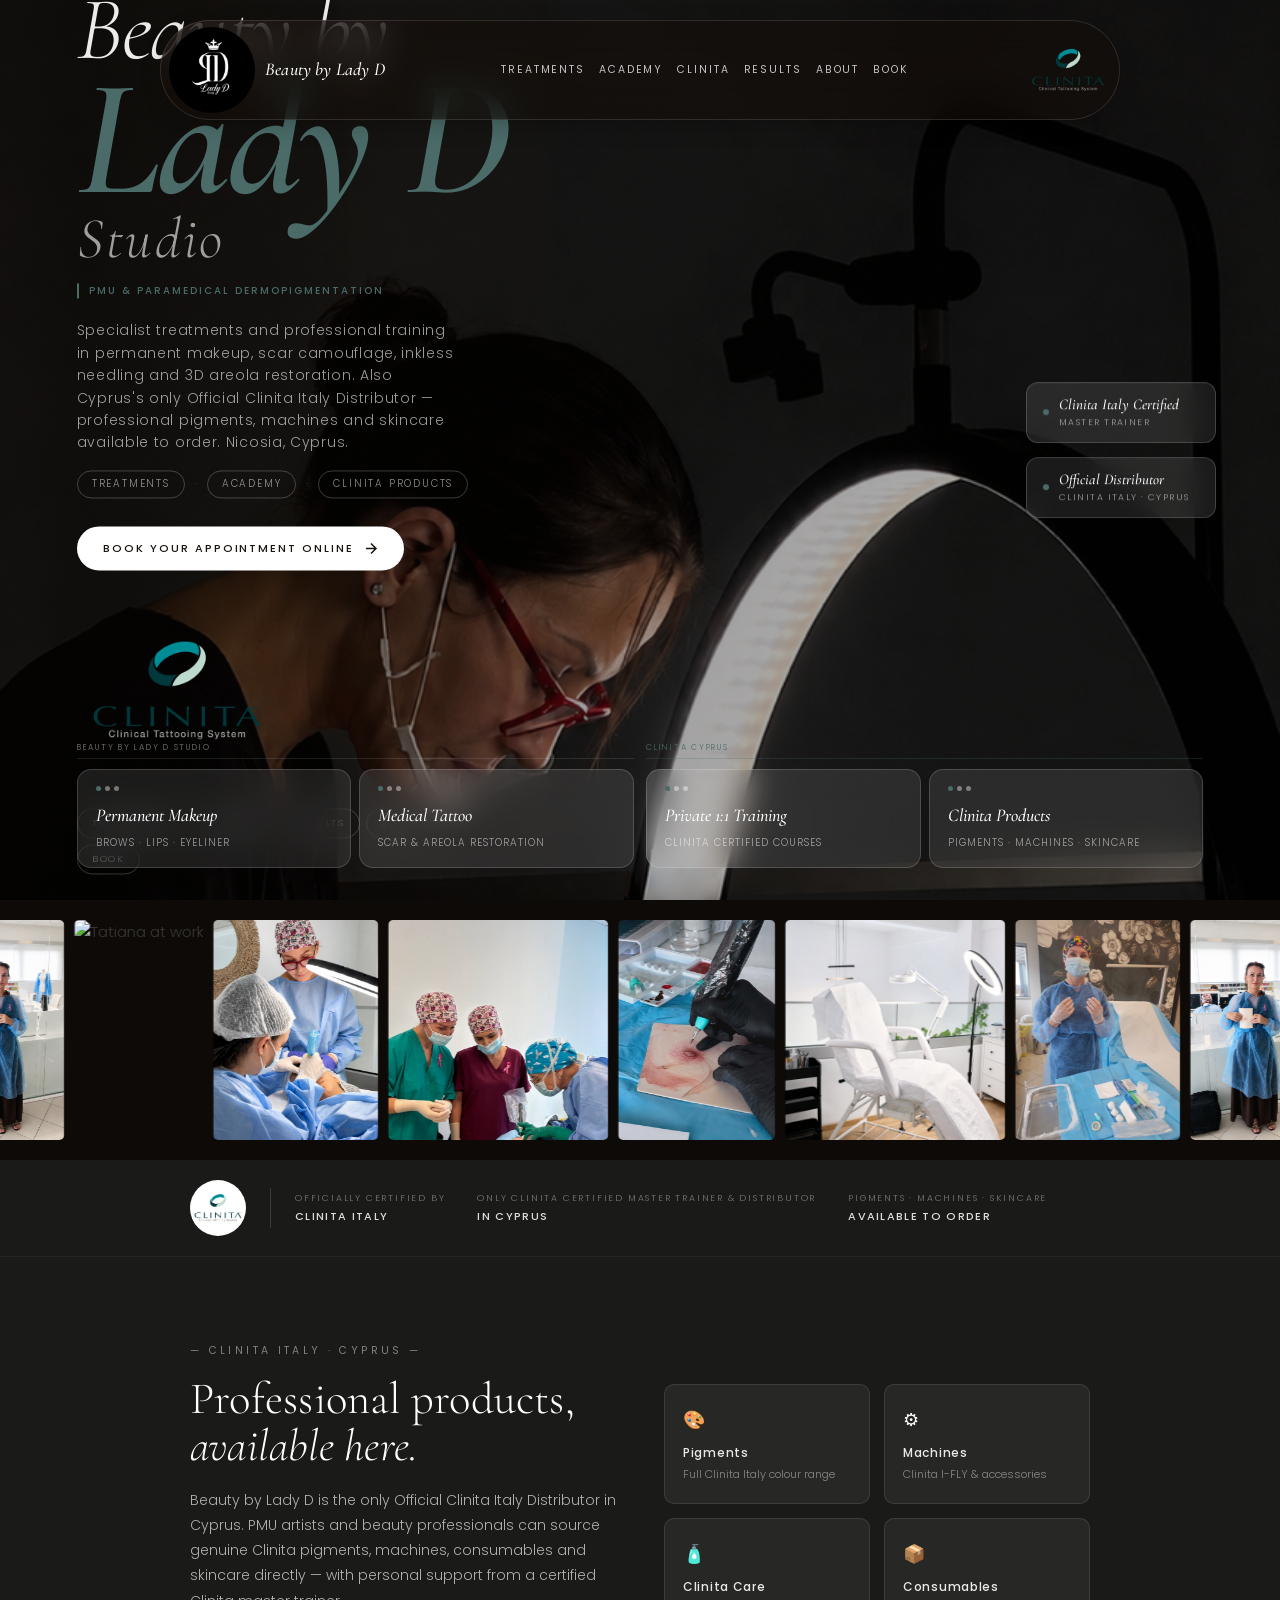
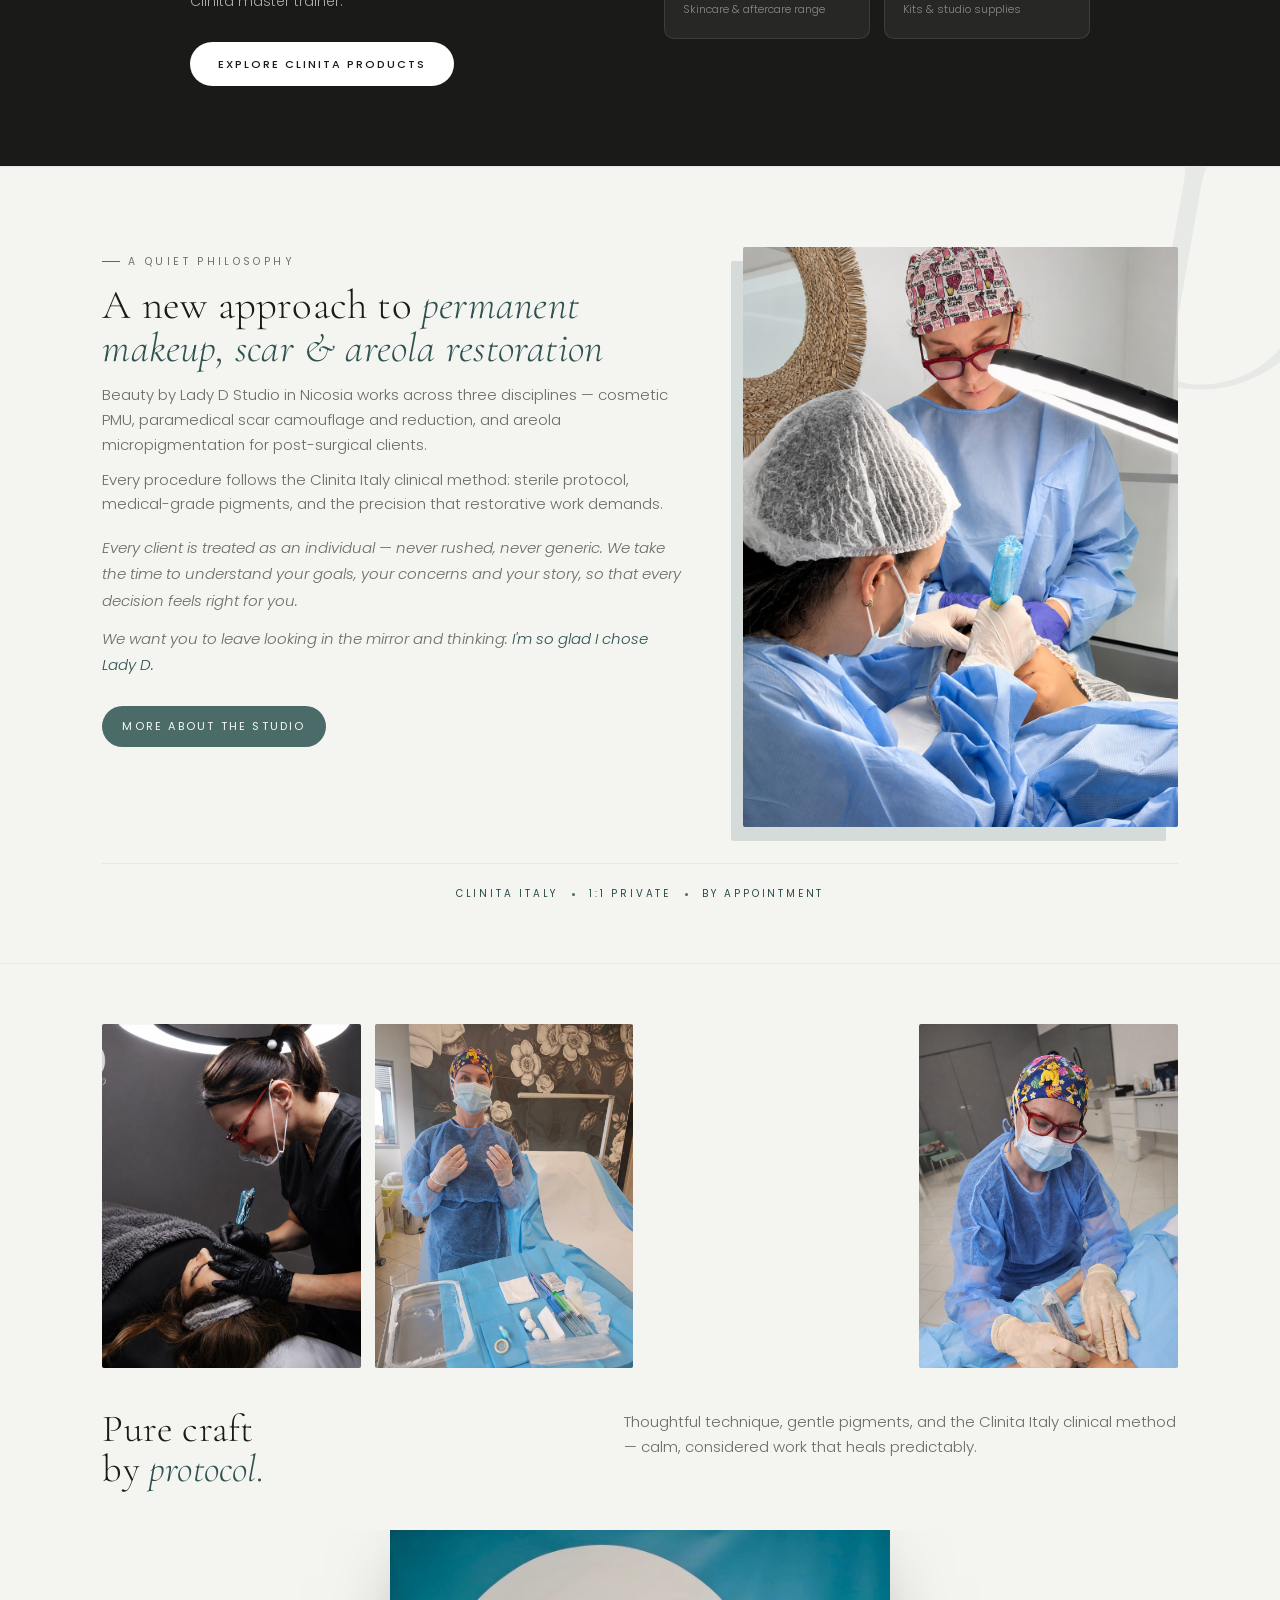
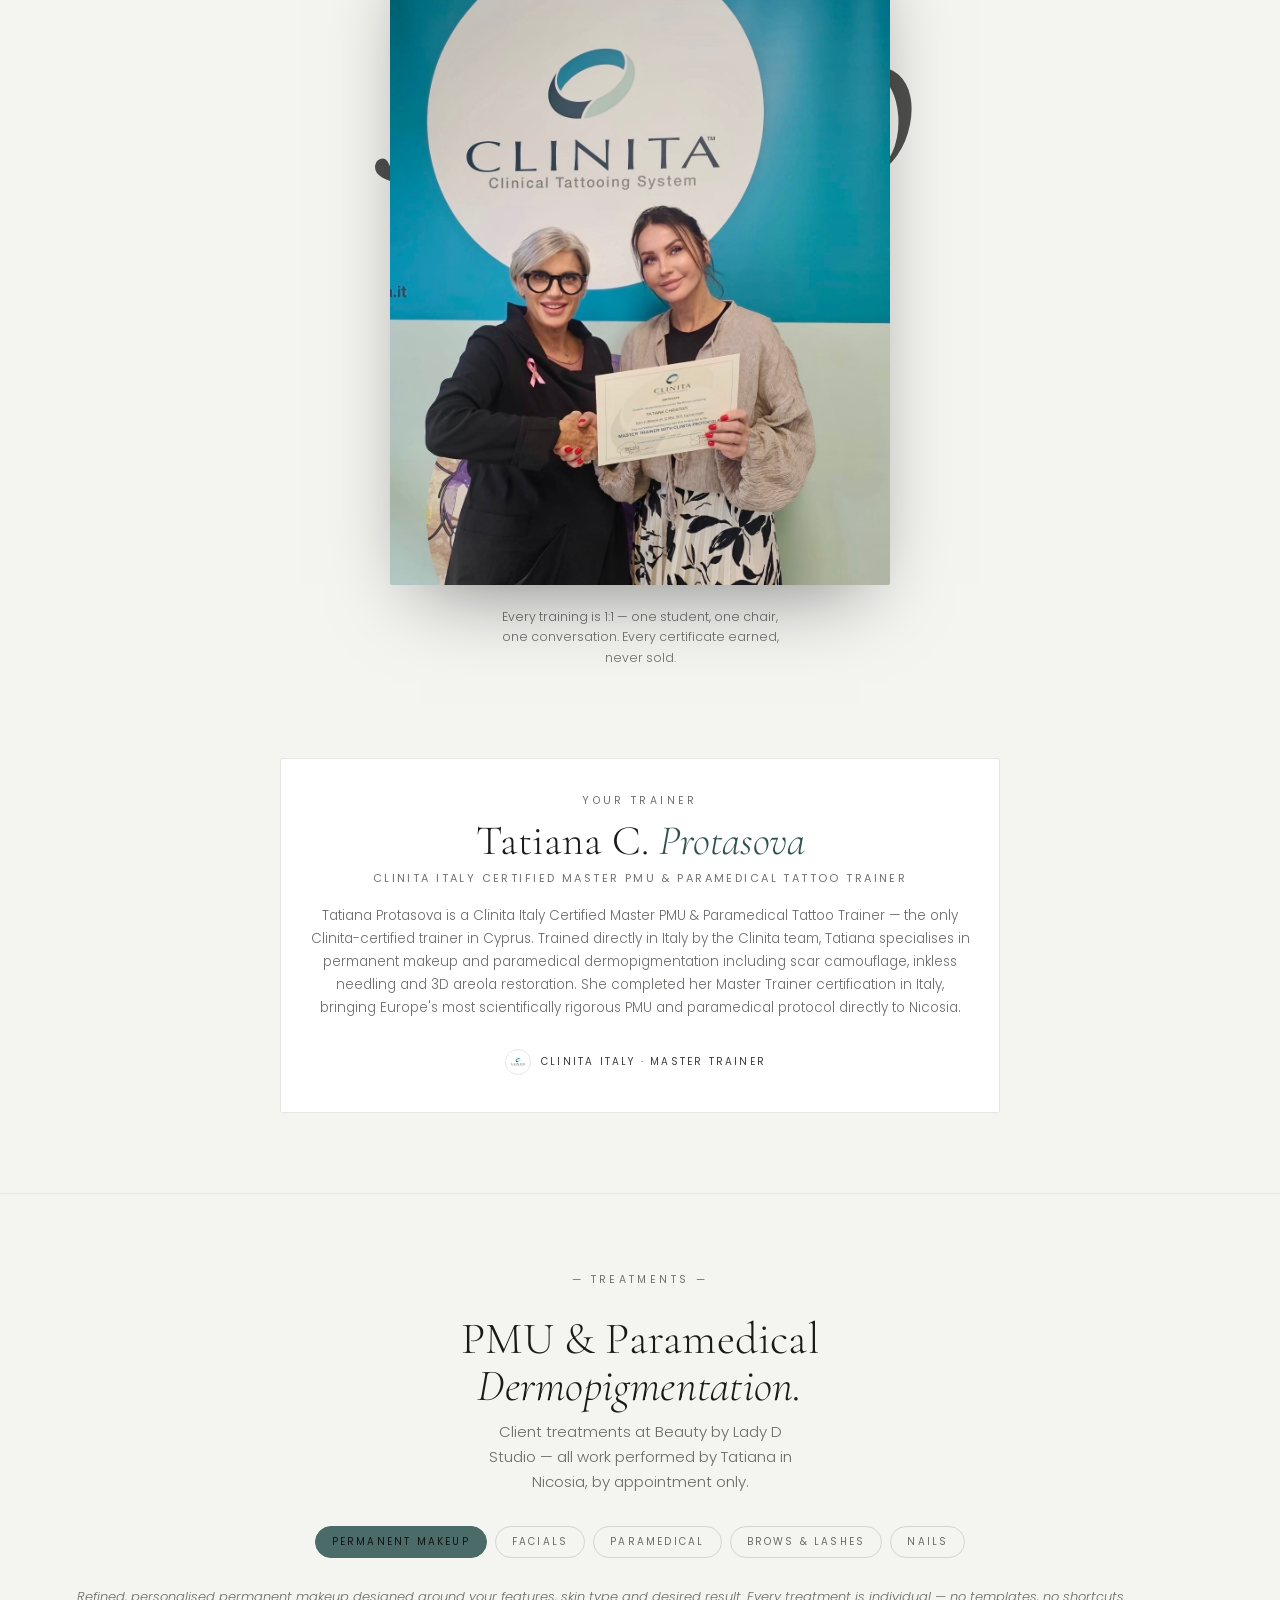
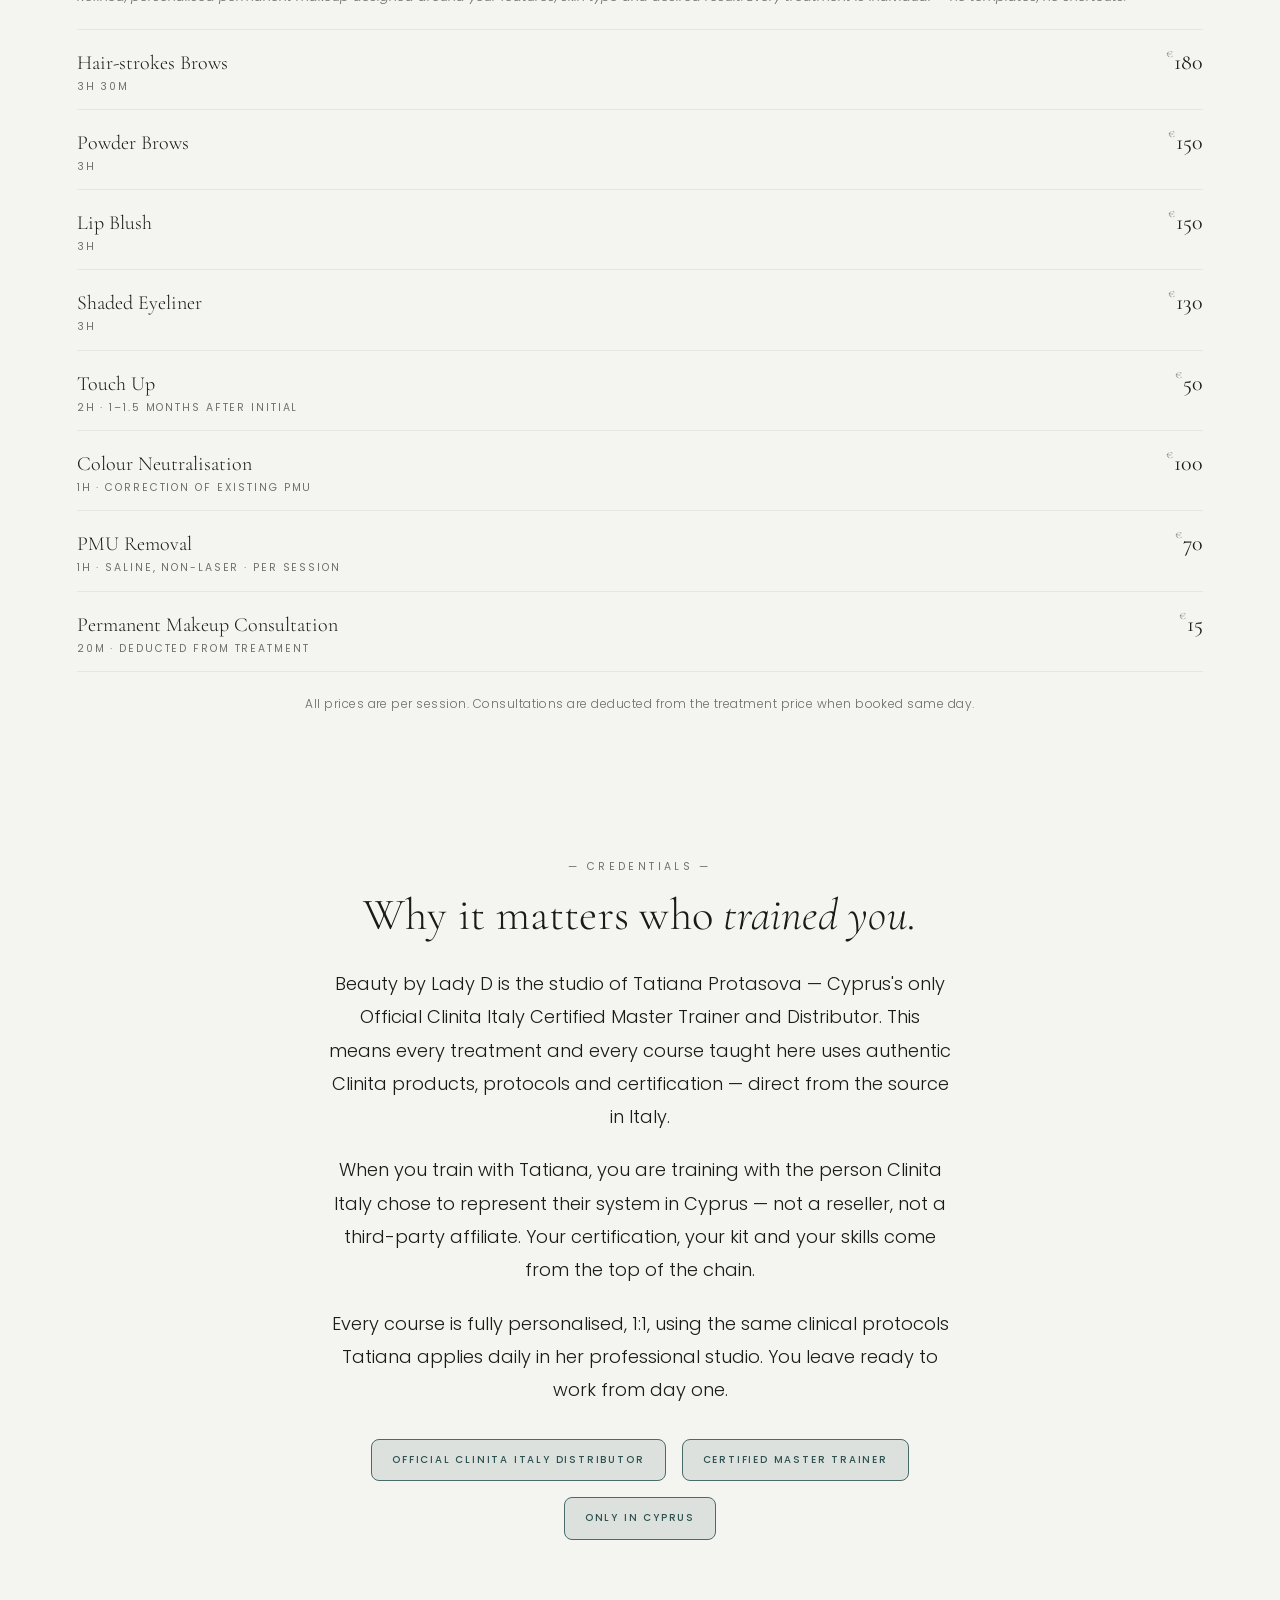
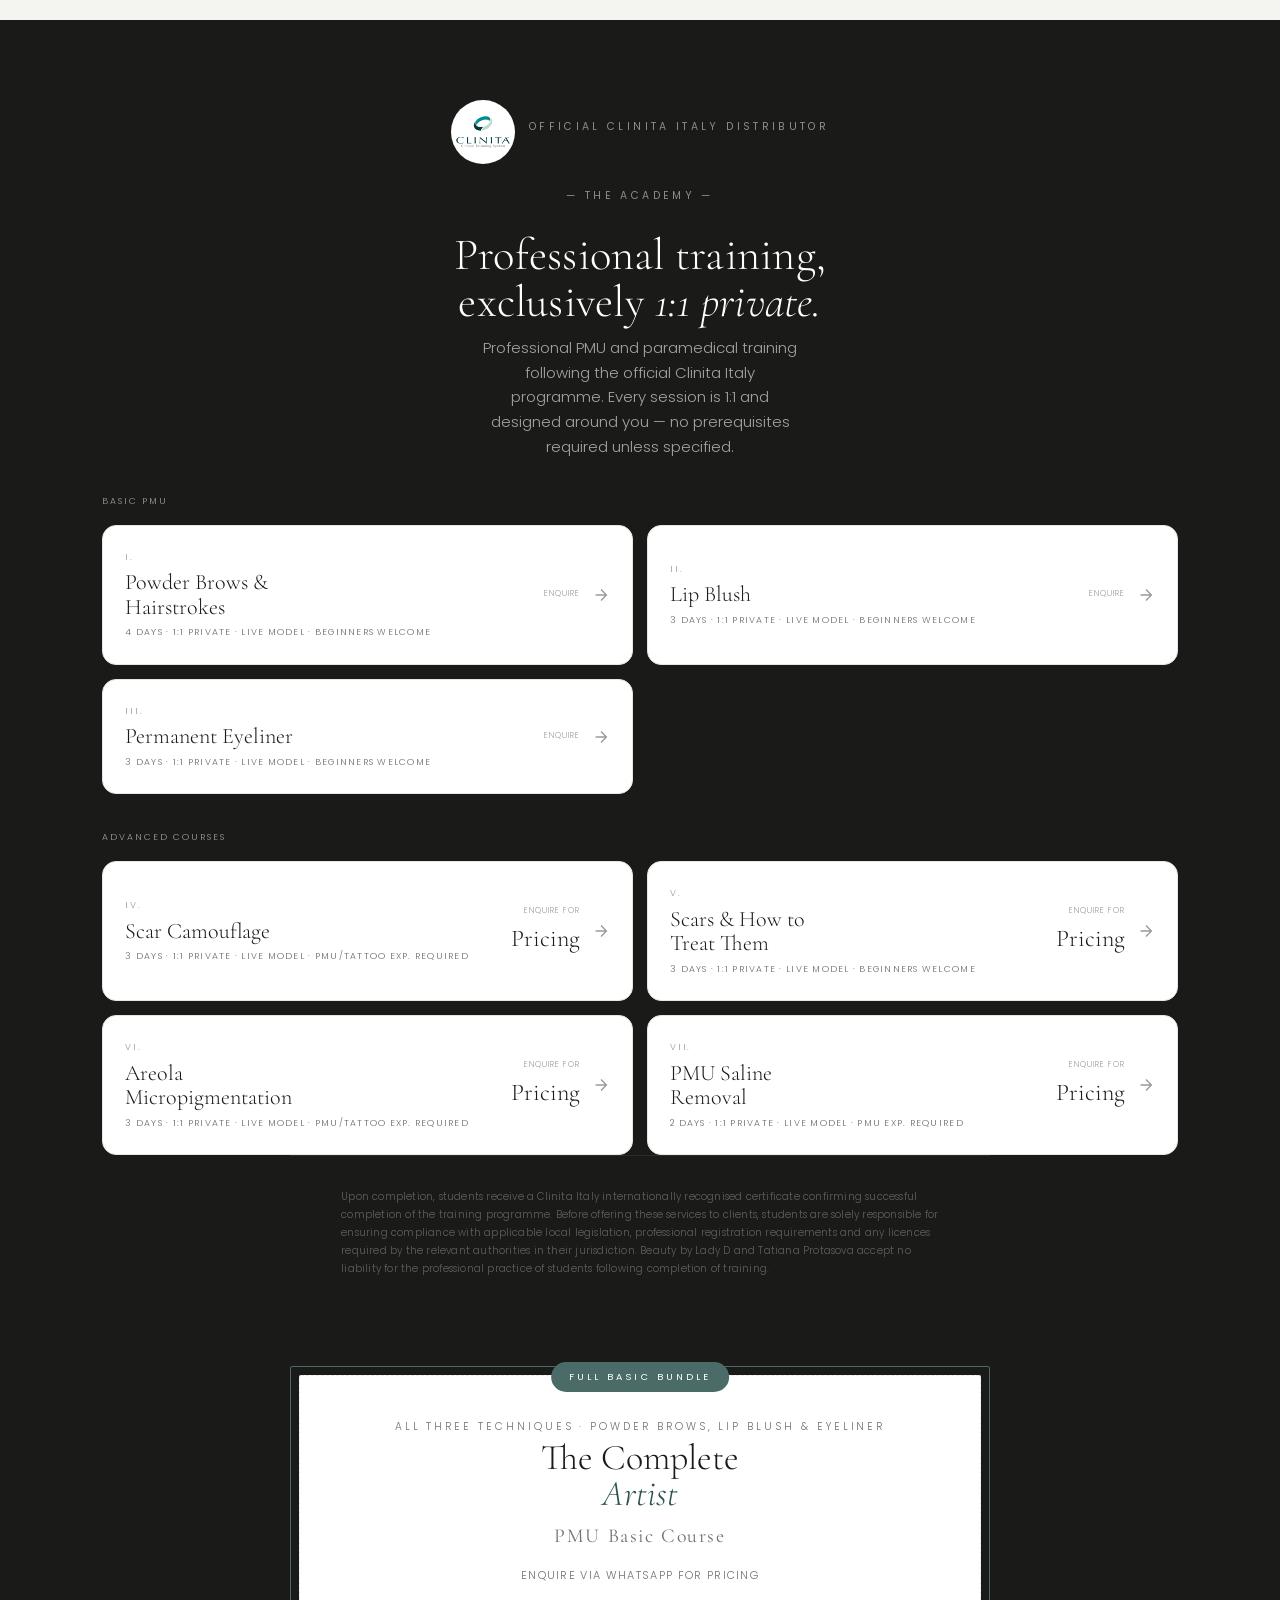
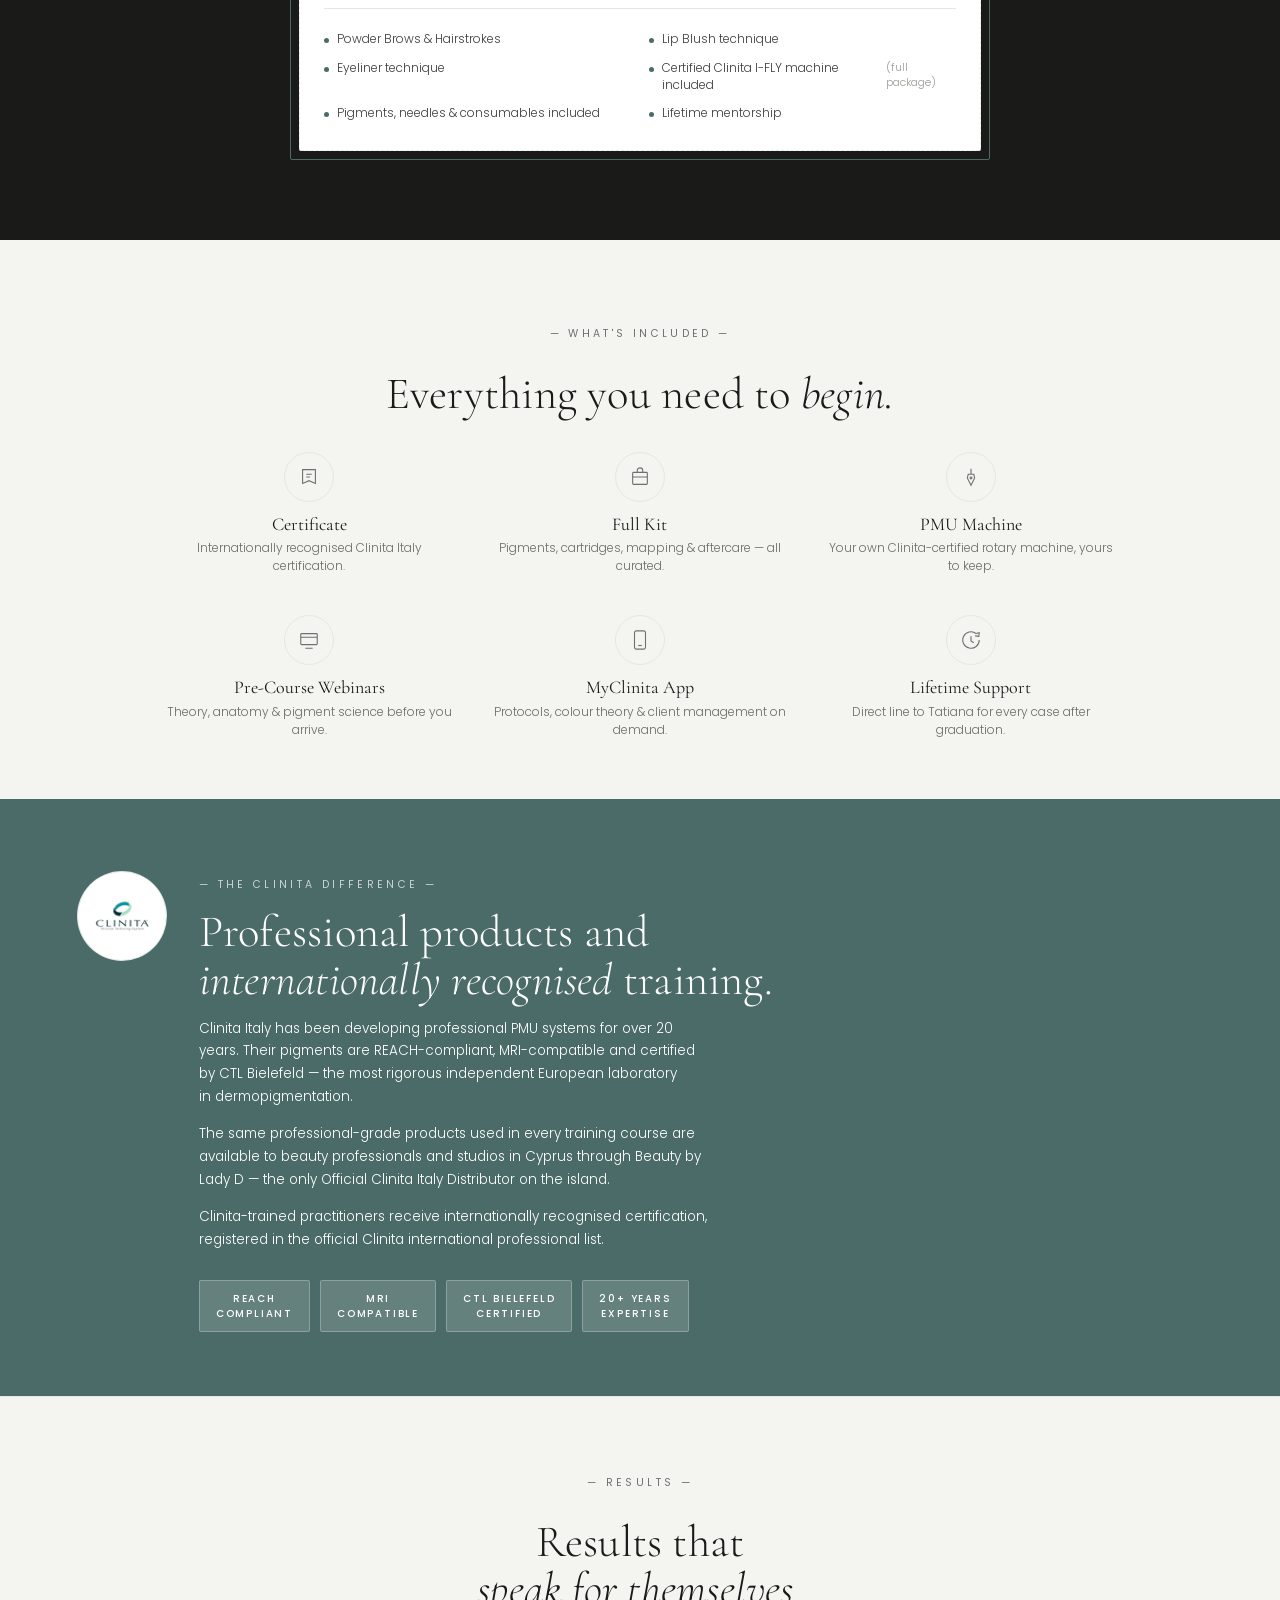
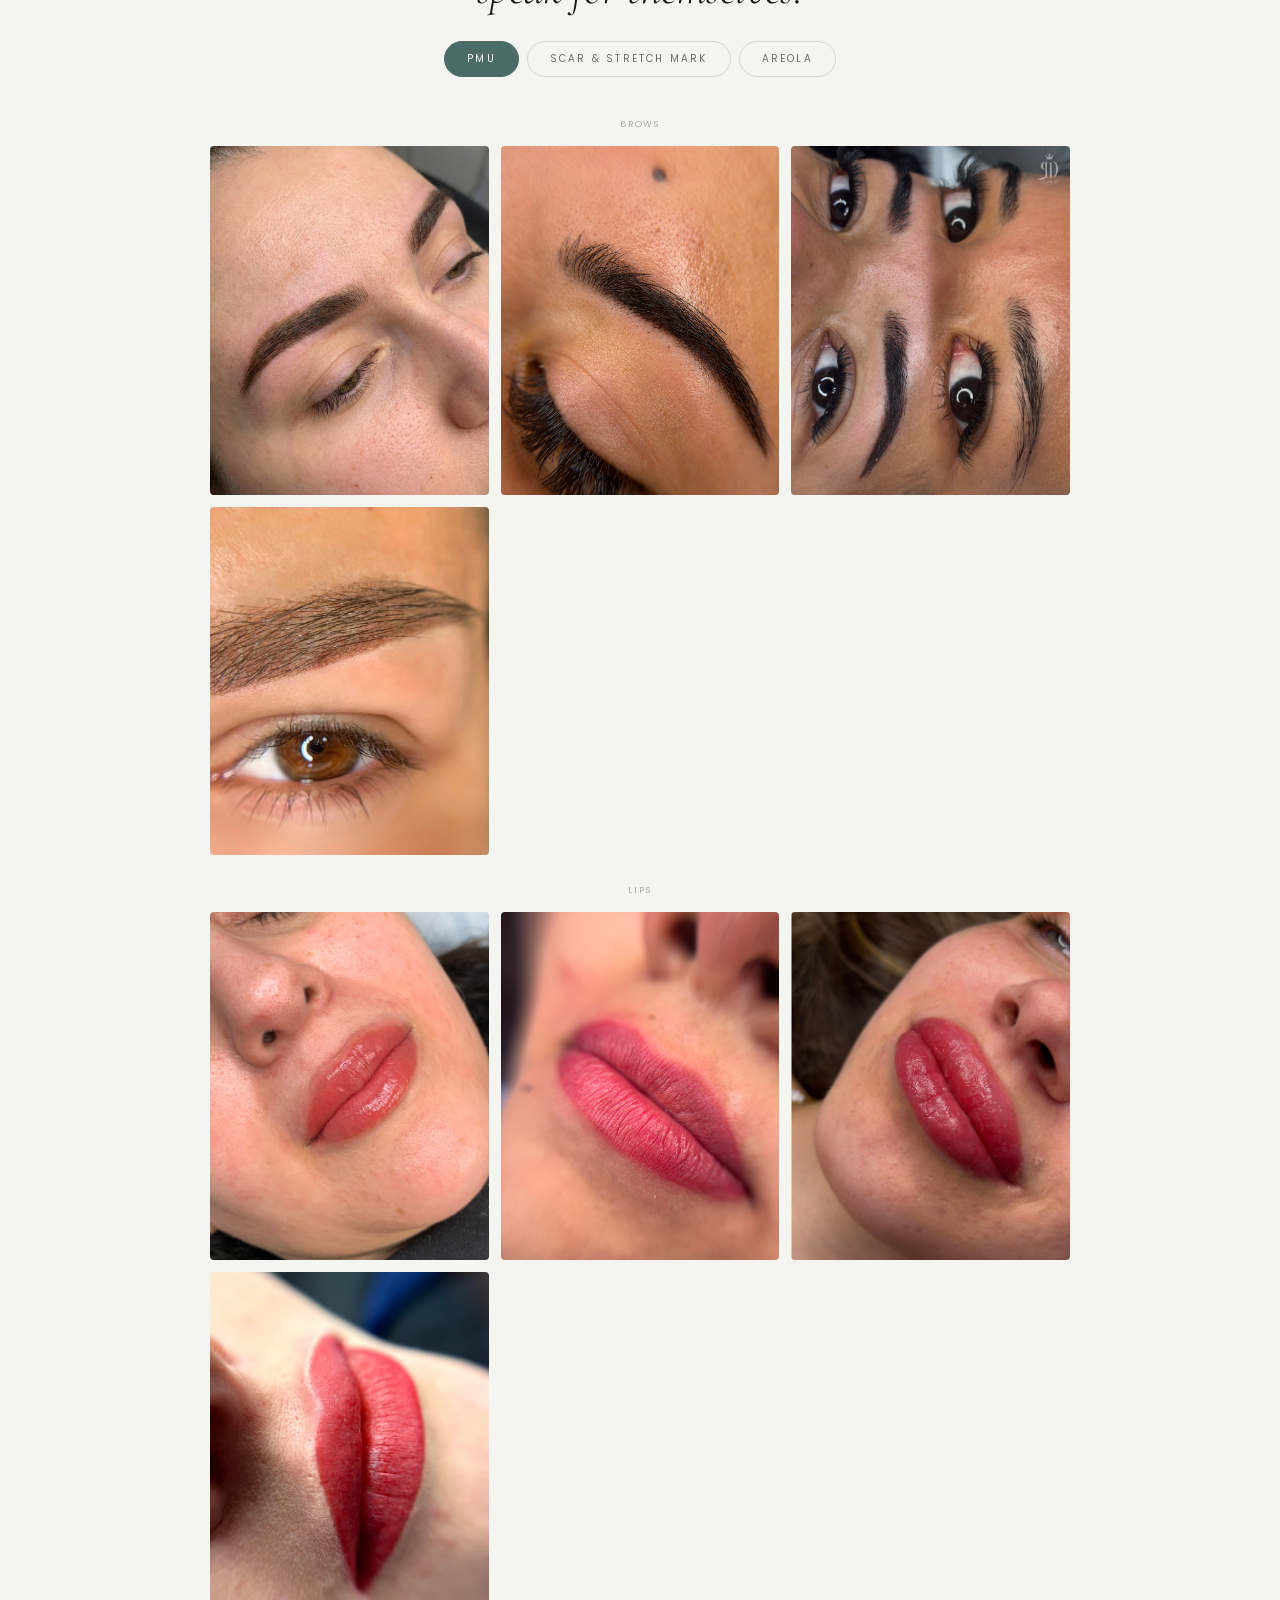
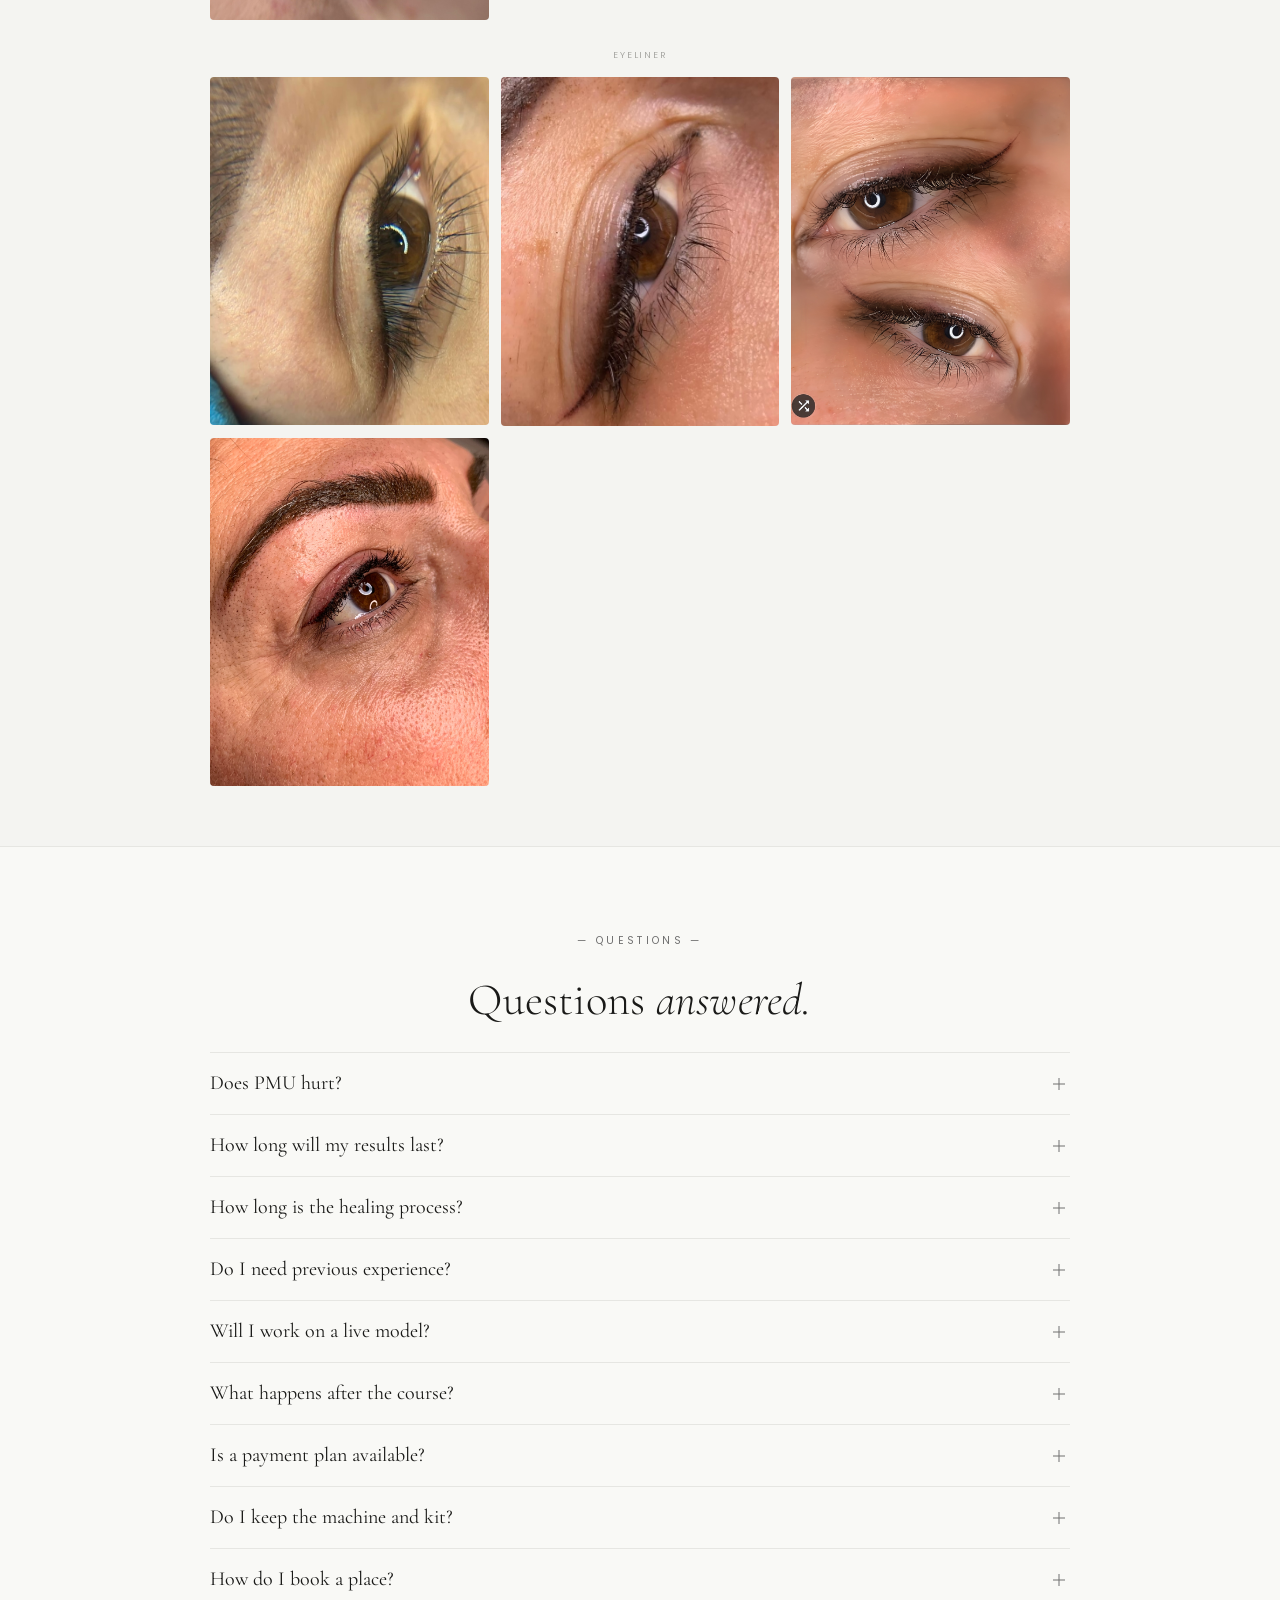
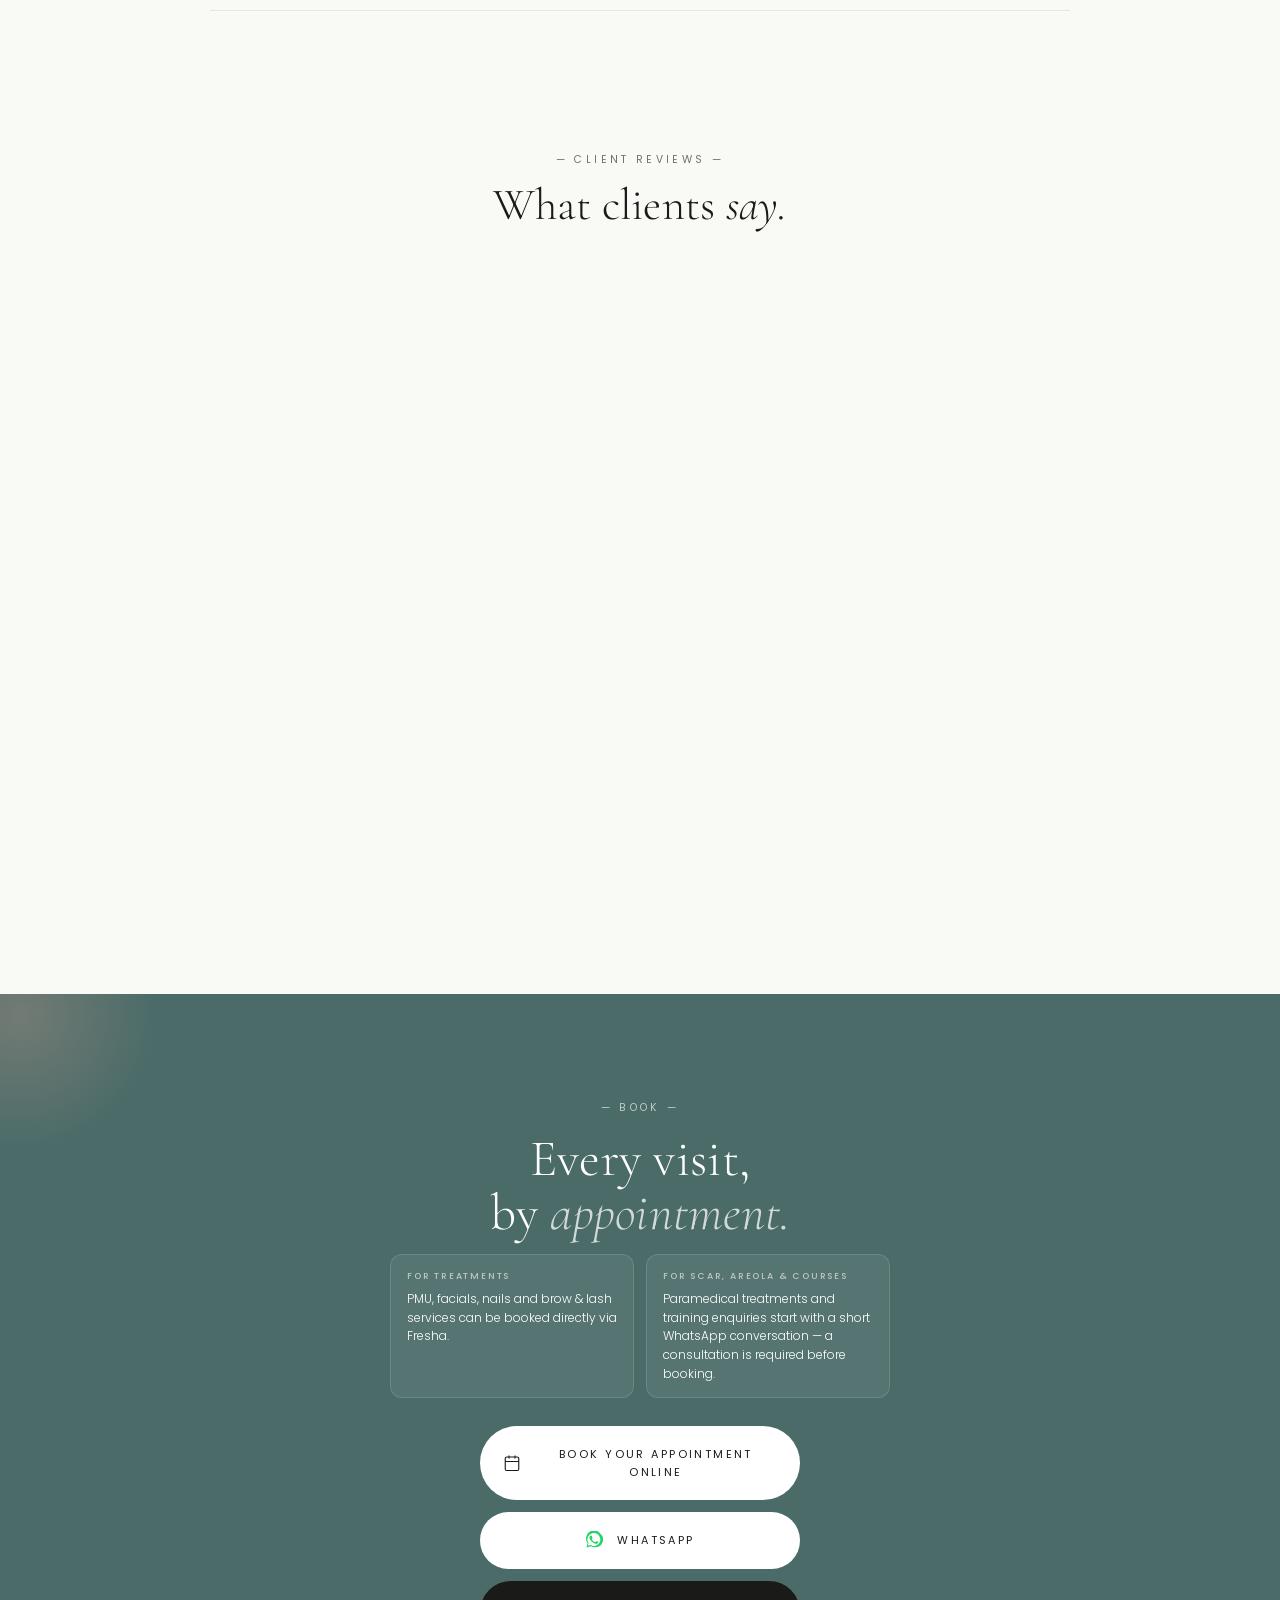
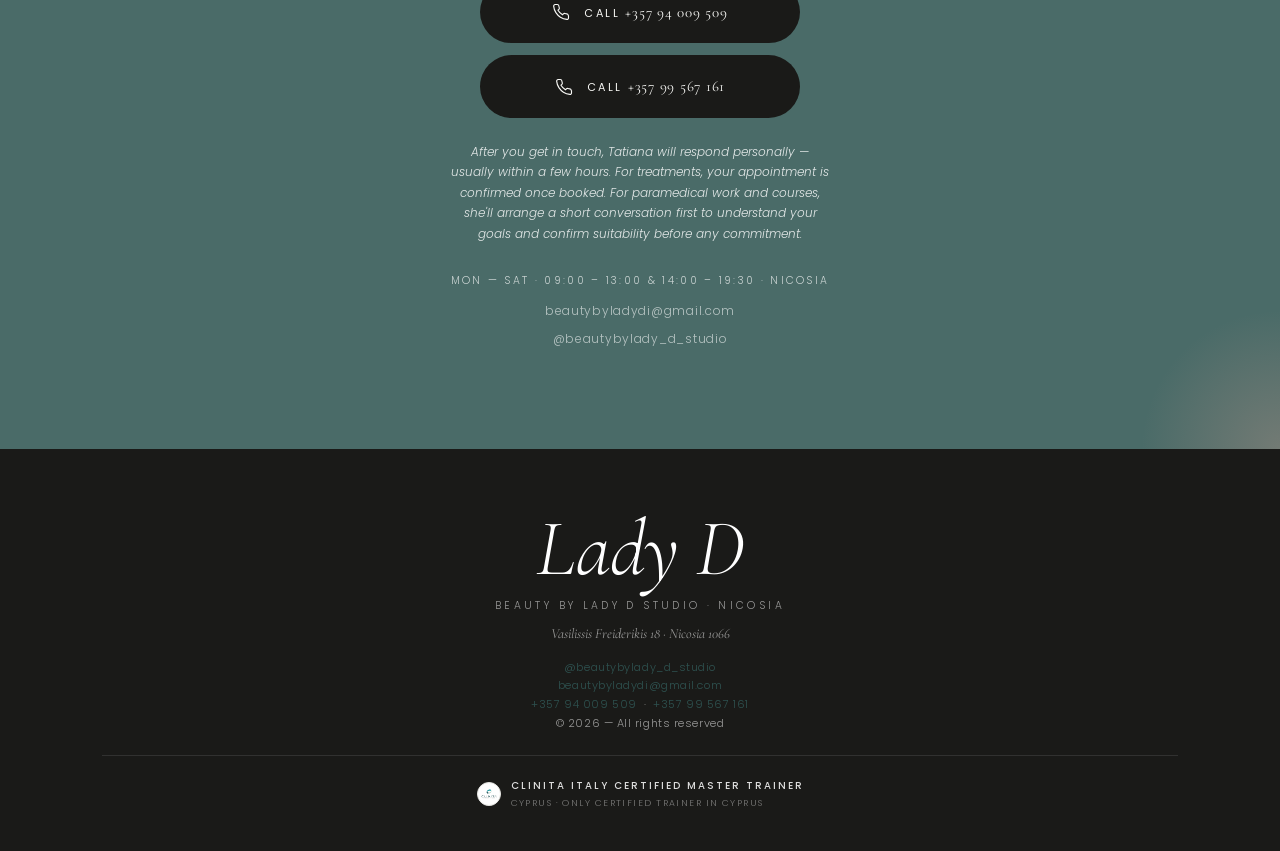
==== commit 64bac088: "Three homepage changes: Clinita prominence, hero card groups, Clinita Difference 1. Move Clinita Pro" ====
--- a/index.html
+++ b/index.html
@@ -141,27 +141,33 @@
       </div>
     </div>
 
-    <!-- Bottom 3 feature cards -->
+    <!-- Bottom feature cards — two brand groups -->
     <div class="hero-cards">
-      <div class="hero-card">
-        <div class="card-dot"><span></span><span></span><span></span></div>
-        <div class="card-title">Permanent Makeup</div>
-        <div class="card-sub">Brows · Lips · Eyeliner</div>
-      </div>
-      <div class="hero-card">
-        <div class="card-dot"><span></span><span></span><span></span></div>
-        <div class="card-title">Medical Tattoo</div>
-        <div class="card-sub">Scar &amp; Areola Restoration</div>
-      </div>
-      <div class="hero-card">
-        <div class="card-dot"><span></span><span></span><span></span></div>
-        <div class="card-title">Private 1:1 Training</div>
-        <div class="card-sub">Clinita certified courses</div>
-      </div>
-      <div class="hero-card">
-        <div class="card-dot"><span></span><span></span><span></span></div>
-        <div class="card-title">Clinita Products</div>
-        <div class="card-sub">Pigments · Machines · Skincare</div>
+      <div class="hero-card-group">
+        <div class="hero-card-group-label">Beauty by Lady D Studio</div>
+        <div class="hero-card">
+          <div class="card-dot"><span></span><span></span><span></span></div>
+          <div class="card-title">Permanent Makeup</div>
+          <div class="card-sub">Brows · Lips · Eyeliner</div>
+        </div>
+        <div class="hero-card">
+          <div class="card-dot"><span></span><span></span><span></span></div>
+          <div class="card-title">Medical Tattoo</div>
+          <div class="card-sub">Scar &amp; Areola Restoration</div>
+        </div>
+      </div>
+      <div class="hero-card-group hero-card-group--clinita">
+        <div class="hero-card-group-label">Clinita Cyprus</div>
+        <div class="hero-card">
+          <div class="card-dot"><span></span><span></span><span></span></div>
+          <div class="card-title">Private 1:1 Training</div>
+          <div class="card-sub">Clinita certified courses</div>
+        </div>
+        <div class="hero-card">
+          <div class="card-dot"><span></span><span></span><span></span></div>
+          <div class="card-title">Clinita Products</div>
+          <div class="card-sub">Pigments · Machines · Skincare</div>
+        </div>
       </div>
     </div>
   </section>
@@ -208,474 +214,6 @@
       </div>
     </div>
   </div>
-
-  <!-- PHILOSOPHY -->
-  <section class="philosophy">
-    <div class="phil-grid fade-up">
-      <div class="phil-text">
-        <span class="eyebrow">A quiet philosophy</span>
-        <h2>A new approach to <em>permanent makeup, scar &amp; areola restoration</em></h2>
-        <p>Beauty by Lady D Studio in Nicosia works across three disciplines — cosmetic PMU, paramedical scar camouflage and reduction, and areola micropigmentation for post-surgical clients.</p>
-        <p>Every procedure follows the Clinita Italy clinical method: sterile protocol, medical-grade pigments, and the precision that restorative work demands.</p>
-        <p style="margin-top:18px;font-style:italic;color:var(--brown-soft);line-height:1.75;">Every client is treated as an individual — never rushed, never generic. We take the time to understand your goals, your concerns and your story, so that every decision feels right for you.</p>
-        <p style="margin-top:12px;font-style:italic;color:var(--brown-soft);line-height:1.75;">We want you to leave looking in the mirror and thinking: <em style="color:var(--rose-deep);">I'm so glad I chose Lady D.</em></p>
-        <a class="pill-btn" href="#about">More about the studio</a>
-      </div>
-      <div class="phil-img" role="img" aria-label="PMU lip work close-up"></div>
-    </div>
-    <div class="phil-creds fade-up">
-      <span>Clinita Italy</span><i></i>
-      <span>1:1 Private</span><i></i>
-      <span>By Appointment</span>
-    </div>
-  </section>
-
-  <!-- TRIPTYCH -->
-  <section class="triptych-wrap" id="about">
-    <div class="triptych fade-up">
-      <div class="tri tri-1" role="img" aria-label="Powder brow work in studio"></div>
-      <div class="tri tri-2" role="img" aria-label="Sterile Clinita protocol"></div>
-      <div class="tri tri-3" role="img" aria-label="Tatiana performing PMU treatment"></div>
-      <div class="tri tri-4" role="img" aria-label="Scar restoration in clinical setting"></div>
-    </div>
-    <div class="triptych-cap fade-up">
-      <h2>Pure craft<br/>by <em>protocol.</em></h2>
-      <p>Thoughtful technique, gentle pigments, and the Clinita Italy clinical method — calm, considered work that heals predictably.</p>
-    </div>
-  </section>
-
-  <!-- DISPLAY BAND + portrait -->
-  <section class="display-band" id="trainer">
-    <div class="display-word">studio</div>
-    <div class="floating fade-up" role="img" aria-label="Tatiana Protasova"></div>
-    <div class="floating-cap fade-up">
-      <p>Every training is 1:1 — one student, one chair, one conversation. Every certificate earned, never sold.</p>
-    </div>
-  </section>
-
-  <!-- TRAINER -->
-  <section class="trainer">
-    <div class="trainer-card fade-up">
-      <div class="trainer-body">
-        <span class="eyebrow">Your trainer</span>
-        <div class="name">Tatiana C. <em>Protasova</em></div>
-        <div class="role">Clinita Italy Certified Master PMU &amp; Paramedical Tattoo Trainer</div>
-        <p class="bio">Tatiana Protasova is a Clinita Italy Certified Master PMU &amp; Paramedical Tattoo Trainer — the only Clinita-certified trainer in Cyprus. Trained directly in Italy by the Clinita team, Tatiana specialises in permanent makeup and paramedical dermopigmentation including scar camouflage, inkless needling and 3D areola restoration. She completed her Master Trainer certification in Italy, bringing Europe's most scientifically rigorous PMU and paramedical protocol directly to Nicosia.</p>
-        <div class="trainer-cert">
-          <span class="seal"><img src="images/clinita-logo.jpeg" alt="Clinita Italy certified Master Trainer seal" /></span>
-          Clinita Italy · Master Trainer
-        </div>
-      </div>
-    </div>
-  </section>
-
-  <!-- SALON SERVICES -->
-  <section class="services" id="services">
-    <div class="section-head fade-up">
-      <span class="eyebrow">— Treatments —</span>
-      <h2 style="margin-top:14px;">PMU &amp; Paramedical<br/><em>Dermopigmentation.</em></h2>
-      <p>Client treatments at Beauty by Lady D Studio — all work performed by Tatiana in Nicosia, by appointment only.</p>
-    </div>
-
-    <div class="svc-tabs fade-up">
-      <button class="svc-tab active" data-tab="pmu">Permanent Makeup</button>
-      <button class="svc-tab" data-tab="facials">Facials</button>
-      <button class="svc-tab" data-tab="scars">Paramedical</button>
-      <button class="svc-tab" data-tab="brows">Brows &amp; Lashes</button>
-      <button class="svc-tab" data-tab="nails">Nails</button>
-    </div>
-
-    <!-- PMU -->
-    <div class="svc-panel active" id="svc-pmu">
-      <p style="font-size:13px;color:var(--brown-soft);line-height:1.7;margin-bottom:20px;font-style:italic;">Refined, personalised permanent makeup designed around your features, skin type and desired result. Every treatment is individual — no templates, no shortcuts.</p>
-      <div class="svc-list">
-        <div class="svc-row">
-          <div class="svc-left"><div class="svc-name">Hair-strokes Brows</div><div class="svc-dur">3h 30m</div></div>
-          <div class="svc-price"><sup>€</sup>180</div>
-        </div>
-        <div class="svc-row">
-          <div class="svc-left"><div class="svc-name">Powder Brows</div><div class="svc-dur">3h</div></div>
-          <div class="svc-price"><sup>€</sup>150</div>
-        </div>
-        <div class="svc-row">
-          <div class="svc-left"><div class="svc-name">Lip Blush</div><div class="svc-dur">3h</div></div>
-          <div class="svc-price"><sup>€</sup>150</div>
-        </div>
-        <div class="svc-row">
-          <div class="svc-left"><div class="svc-name">Shaded Eyeliner</div><div class="svc-dur">3h</div></div>
-          <div class="svc-price"><sup>€</sup>130</div>
-        </div>
-        <div class="svc-row">
-          <div class="svc-left"><div class="svc-name">Touch Up</div><div class="svc-dur">2h · 1–1.5 months after initial</div></div>
-          <div class="svc-price"><sup>€</sup>50</div>
-        </div>
-        <div class="svc-row">
-          <div class="svc-left"><div class="svc-name">Colour Neutralisation</div><div class="svc-dur">1h · correction of existing PMU</div></div>
-          <div class="svc-price"><sup>€</sup>100</div>
-        </div>
-        <div class="svc-row">
-          <div class="svc-left"><div class="svc-name">PMU Removal</div><div class="svc-dur">1h · saline, non-laser · per session</div></div>
-          <div class="svc-price"><sup>€</sup>70</div>
-        </div>
-        <div class="svc-row">
-          <div class="svc-left"><div class="svc-name">Permanent Makeup Consultation</div><div class="svc-dur">20m · deducted from treatment</div></div>
-          <div class="svc-price"><sup>€</sup>15</div>
-        </div>
-      </div>
-    </div>
-
-    <!-- Facials -->
-    <div class="svc-panel" id="svc-facials">
-      <div class="svc-list">
-        <div class="svc-row">
-          <div class="svc-left"><div class="svc-name">Exosomes Therapy</div><div class="svc-dur">1h 30m · advanced cell renewal</div></div>
-          <div class="svc-price"><sup>€</sup>150</div>
-        </div>
-        <div class="svc-row">
-          <div class="svc-left"><div class="svc-name">Liposomes Therapy</div><div class="svc-dur">2h · deep hydration &amp; regeneration</div></div>
-          <div class="svc-price"><sup>€</sup>150</div>
-        </div>
-        <div class="svc-row">
-          <div class="svc-left"><div class="svc-name">Hyperpigmentation &amp; Sun Pigment</div><div class="svc-dur">1h 20m · tone correction</div></div>
-          <div class="svc-price"><sup>€</sup>150</div>
-        </div>
-        <div class="svc-row">
-          <div class="svc-left"><div class="svc-name">3D Essence Collagen Anti-Ageing</div><div class="svc-dur">1h 30m · elasticity &amp; lifting</div></div>
-          <div class="svc-price"><sup>€</sup>130</div>
-        </div>
-        <div class="svc-row">
-          <div class="svc-left"><div class="svc-name">Chemical Peel</div><div class="svc-dur">1h · exfoliation &amp; tone refinement</div></div>
-          <div class="svc-price"><sup>€</sup>70</div>
-        </div>
-        <div class="svc-row">
-          <div class="svc-left"><div class="svc-name">Ultrasonic Facial Cleanse</div><div class="svc-dur">1h · deep cleanse &amp; texture</div></div>
-          <div class="svc-price"><sup>€</sup>50</div>
-        </div>
-        <div class="svc-row">
-          <div class="svc-left"><div class="svc-name">Hair Loss Therapy</div><div class="svc-dur">2h · scalp nourishment &amp; follicle strengthening</div></div>
-          <div class="svc-price"><sup>€</sup>100</div>
-        </div>
-        <div class="svc-row">
-          <div class="svc-left"><div class="svc-name">Make Up</div><div class="svc-dur">2h · professional makeup for occasions</div></div>
-          <div class="svc-price"><sup>€</sup>60</div>
-        </div>
-        <div class="svc-row">
-          <div class="svc-left"><div class="svc-name">Skin Consultation</div><div class="svc-dur">20m · deducted on same-day treatment</div></div>
-          <div class="svc-price"><sup>€</sup>15</div>
-        </div>
-      </div>
-    </div>
-
-    <!-- Paramedical Dermopigmentation -->
-    <div class="svc-panel" id="svc-scars">
-      <p style="font-size:13px;color:var(--brown-soft);line-height:1.7;margin-bottom:16px;font-style:italic;">Specialised clinical techniques for the visual improvement of scars, stretch marks and post-surgical skin. Each case is assessed individually — suitability depends on scar type, maturity, texture and condition.</p>
-      <p style="font-size:11px;letter-spacing:.08em;color:var(--rose);border-left:2px solid var(--rose);padding-left:10px;margin-bottom:18px;line-height:1.6;">A consultation or photo assessment is required before treatment to determine suitability.</p>
-      <div class="svc-list">
-        <div class="svc-row">
-          <div class="svc-left"><div class="svc-name">Acne Scar Reduction</div><div class="svc-dur">1h · Bio-collagen induction</div></div>
-          <div class="svc-price"><sup>€</sup>100</div>
-        </div>
-        <div class="svc-row">
-          <div class="svc-left"><div class="svc-name">Scar Reduction</div><div class="svc-dur">Consultation required · depending on size</div></div>
-          <div class="svc-price">from <sup>€</sup>150</div>
-        </div>
-        <div class="svc-row">
-          <div class="svc-left"><div class="svc-name">Camouflage Tattoo</div><div class="svc-dur">Consultation required · depending on size</div></div>
-          <div class="svc-price">from <sup>€</sup>150</div>
-        </div>
-        <div class="svc-row">
-          <div class="svc-left"><div class="svc-name">3D Areola Restoration</div><div class="svc-dur">Consultation required</div></div>
-          <div class="svc-price" style="font-size:13px;font-style:italic;">Call for consultation</div>
-        </div>
-      </div>
-    </div>
-
-    <!-- Brows & Lashes -->
-    <div class="svc-panel" id="svc-brows">
-      <div class="svc-list">
-        <div class="svc-row">
-          <div class="svc-left"><div class="svc-name">Lash Lift &amp; Brow Lamination</div><div class="svc-dur">1h</div></div>
-          <div class="svc-price"><sup>€</sup>50</div>
-        </div>
-        <div class="svc-row">
-          <div class="svc-left"><div class="svc-name">Brow Lamination</div><div class="svc-dur">40m</div></div>
-          <div class="svc-price"><sup>€</sup>30</div>
-        </div>
-        <div class="svc-row">
-          <div class="svc-left"><div class="svc-name">Lash Lift</div><div class="svc-dur">35m</div></div>
-          <div class="svc-price"><sup>€</sup>30</div>
-        </div>
-        <div class="svc-row">
-          <div class="svc-left"><div class="svc-name">Brow Tint &amp; Shape</div><div class="svc-dur">35m</div></div>
-          <div class="svc-price"><sup>€</sup>20</div>
-        </div>
-        <div class="svc-row">
-          <div class="svc-left"><div class="svc-name">Brow Shaping</div><div class="svc-dur">20m</div></div>
-          <div class="svc-price"><sup>€</sup>15</div>
-        </div>
-      </div>
-    </div>
-
-    <!-- Nails -->
-    <div class="svc-panel" id="svc-nails">
-      <div class="svc-list">
-        <div class="svc-row">
-          <div class="svc-left"><div class="svc-name">Hard Gel (no extensions)</div><div class="svc-dur">2h</div></div>
-          <div class="svc-price"><sup>€</sup>30</div>
-        </div>
-        <div class="svc-row">
-          <div class="svc-left"><div class="svc-name">Builder Gel (no extensions)</div><div class="svc-dur">1h 30m</div></div>
-          <div class="svc-price"><sup>€</sup>30</div>
-        </div>
-        <div class="svc-row">
-          <div class="svc-left"><div class="svc-name">Dry Pedicure &amp; Soft Gel Polish</div><div class="svc-dur">1h 30m</div></div>
-          <div class="svc-price"><sup>€</sup>27</div>
-        </div>
-        <div class="svc-row">
-          <div class="svc-left"><div class="svc-name">Soft Gel</div><div class="svc-dur">1h</div></div>
-          <div class="svc-price"><sup>€</sup>25</div>
-        </div>
-        <div class="svc-row">
-          <div class="svc-left"><div class="svc-name">Manicure (cuticles &amp; shape)</div><div class="svc-dur">25m · no polish</div></div>
-          <div class="svc-price"><sup>€</sup>15</div>
-        </div>
-        <div class="svc-row">
-          <div class="svc-left"><div class="svc-name">Hard Gel Removal</div><div class="svc-dur">30m</div></div>
-          <div class="svc-price"><sup>€</sup>15</div>
-        </div>
-        <div class="svc-row">
-          <div class="svc-left"><div class="svc-name">Soft Gel Removal</div><div class="svc-dur">20m</div></div>
-          <div class="svc-price"><sup>€</sup>10</div>
-        </div>
-        <div class="svc-row">
-          <div class="svc-left"><div class="svc-name">Nail Art</div><div class="svc-dur">10m · chrome or blooming gel</div></div>
-          <div class="svc-price">from <sup>€</sup>5</div>
-        </div>
-        <div class="svc-row">
-          <div class="svc-left"><div class="svc-name">Nail Correction</div><div class="svc-dur">20m · per nail</div></div>
-          <div class="svc-price">from <sup>€</sup>5</div>
-        </div>
-      </div>
-    </div>
-
-    <p class="service-note fade-up">All prices are per session. Consultations are deducted from the treatment price when booked same day.</p>
-  </section>
-
-  <!-- ABOUT -->
-  <section class="about-studio fade-up" style="padding:80px max(24px,6vw);text-align:center;max-width:780px;margin:0 auto;">
-    <span class="eyebrow">— Credentials —</span>
-    <h2 style="margin-top:14px;margin-bottom:28px;">Why it matters who <em>trained you.</em></h2>
-    <p style="font-size:clamp(15px,1.6vw,18px);line-height:1.85;color:var(--brown-deep);margin-bottom:20px;">Beauty by Lady D is the studio of Tatiana Protasova — Cyprus's only Official Clinita Italy Certified Master Trainer and Distributor. This means every treatment and every course taught here uses authentic Clinita products, protocols and certification — direct from the source in Italy.</p>
-    <p style="font-size:clamp(15px,1.6vw,18px);line-height:1.85;color:var(--brown-deep);margin-bottom:20px;">When you train with Tatiana, you are training with the person Clinita Italy chose to represent their system in Cyprus — not a reseller, not a third-party affiliate. Your certification, your kit and your skills come from the top of the chain.</p>
-    <p style="font-size:clamp(15px,1.6vw,18px);line-height:1.85;color:var(--brown-deep);margin-bottom:32px;">Every course is fully personalised, 1:1, using the same clinical protocols Tatiana applies daily in her professional studio. You leave ready to work from day one.</p>
-    <div style="display:flex;justify-content:center;gap:16px;flex-wrap:wrap;">
-      <div style="background:var(--rose-soft);border:1px solid var(--rose);border-radius:8px;padding:12px 20px;font-size:10px;letter-spacing:.18em;text-transform:uppercase;color:var(--rose-deep);font-weight:500;">Official Clinita Italy Distributor</div>
-      <div style="background:var(--rose-soft);border:1px solid var(--rose);border-radius:8px;padding:12px 20px;font-size:10px;letter-spacing:.18em;text-transform:uppercase;color:var(--rose-deep);font-weight:500;">Certified Master Trainer</div>
-      <div style="background:var(--rose-soft);border:1px solid var(--rose);border-radius:8px;padding:12px 20px;font-size:10px;letter-spacing:.18em;text-transform:uppercase;color:var(--rose-deep);font-weight:500;">Only in Cyprus</div>
-    </div>
-  </section>
-
-  <!-- COURSES -->
-  <section class="courses" id="courses">
-    <div class="section-head">
-      <div style="display:flex;align-items:center;justify-content:center;gap:14px;margin-bottom:18px;">
-        <img src="images/clinita-logo-full.png" alt="Clinita Italy" style="width:64px;height:64px;border-radius:50%;object-fit:cover;background:#fff;" />
-        <div style="text-align:left;">
-          <div class="eyebrow" style="color:rgba(255,255,255,.5);">Official Clinita Italy Distributor</div>
-        </div>
-      </div>
-      <span class="eyebrow" style="color:rgba(255,255,255,.5);">— The Academy —</span>
-      <h2 style="margin-top:14px;">Professional training,<br/>exclusively <em>1:1 private.</em></h2>
-      <p style="color:rgba(255,255,255,.6);">Professional PMU and paramedical training following the official Clinita Italy programme. Every session is 1:1 and designed around you — no prerequisites required unless specified.</p>
-    </div>
-
-    <div id="foundation-courses">
-
-      <!-- Basic PMU Courses -->
-      <p class="fade-up" style="font-family:'Poppins',sans-serif;font-size:9px;letter-spacing:.22em;text-transform:uppercase;color:var(--taupe);margin-bottom:16px;">Basic PMU</p>
-      <div class="course-link-cards fade-up">
-
-        <a class="course-link-card" href="courses/powder-brows-hairstrokes.html">
-          <div class="clc-left">
-            <div class="clc-num">i.</div>
-            <div class="clc-title">Powder Brows &amp;<br>Hairstrokes</div>
-            <div class="clc-meta">4 Days · 1:1 Private · Live Model · Beginners Welcome</div>
-          </div>
-          <div class="clc-price"><small>Enquire</small></div>
-          <svg class="clc-arrow" viewBox="0 0 20 20" width="18" height="18" fill="none" stroke="currentColor" stroke-width="1.5"><path d="M4 10h12M10 4l6 6-6 6"/></svg>
-        </a>
-
-        <a class="course-link-card" href="courses/lip-blush.html">
-          <div class="clc-left">
-            <div class="clc-num">ii.</div>
-            <div class="clc-title">Lip Blush</div>
-            <div class="clc-meta">3 Days · 1:1 Private · Live Model · Beginners Welcome</div>
-          </div>
-          <div class="clc-price"><small>Enquire</small></div>
-          <svg class="clc-arrow" viewBox="0 0 20 20" width="18" height="18" fill="none" stroke="currentColor" stroke-width="1.5"><path d="M4 10h12M10 4l6 6-6 6"/></svg>
-        </a>
-
-        <a class="course-link-card" href="courses/eyeliner.html">
-          <div class="clc-left">
-            <div class="clc-num">iii.</div>
-            <div class="clc-title">Permanent Eyeliner</div>
-            <div class="clc-meta">3 Days · 1:1 Private · Live Model · Beginners Welcome</div>
-          </div>
-          <div class="clc-price"><small>Enquire</small></div>
-          <svg class="clc-arrow" viewBox="0 0 20 20" width="18" height="18" fill="none" stroke="currentColor" stroke-width="1.5"><path d="M4 10h12M10 4l6 6-6 6"/></svg>
-        </a>
-
-      </div>
-
-      <!-- Advanced Courses -->
-      <p class="fade-up" style="font-family:'Poppins',sans-serif;font-size:9px;letter-spacing:.22em;text-transform:uppercase;color:var(--taupe);margin:36px 0 16px;">Advanced Courses</p>
-      <div class="course-link-cards fade-up">
-
-        <a class="course-link-card" href="courses/scar-camouflage.html">
-          <div class="clc-left">
-            <div class="clc-num">iv.</div>
-            <div class="clc-title">Scar Camouflage</div>
-            <div class="clc-meta">3 Days · 1:1 Private · Live Model · PMU/Tattoo Exp. Required</div>
-          </div>
-          <div class="clc-price"><small>Enquire for</small>Pricing</div>
-          <svg class="clc-arrow" viewBox="0 0 20 20" width="18" height="18" fill="none" stroke="currentColor" stroke-width="1.5"><path d="M4 10h12M10 4l6 6-6 6"/></svg>
-        </a>
-
-        <a class="course-link-card" href="courses/inkless-needling.html">
-          <div class="clc-left">
-            <div class="clc-num">v.</div>
-            <div class="clc-title">Scars &amp; How to<br>Treat Them</div>
-            <div class="clc-meta">3 Days · 1:1 Private · Live Model · Beginners Welcome</div>
-          </div>
-          <div class="clc-price"><small>Enquire for</small>Pricing</div>
-          <svg class="clc-arrow" viewBox="0 0 20 20" width="18" height="18" fill="none" stroke="currentColor" stroke-width="1.5"><path d="M4 10h12M10 4l6 6-6 6"/></svg>
-        </a>
-
-
-        <a class="course-link-card" href="courses/areola.html">
-          <div class="clc-left">
-            <div class="clc-num">vi.</div>
-            <div class="clc-title">Areola<br>Micropigmentation</div>
-            <div class="clc-meta">3 Days · 1:1 Private · Live Model · PMU/Tattoo Exp. Required</div>
-          </div>
-          <div class="clc-price"><small>Enquire for</small>Pricing</div>
-          <svg class="clc-arrow" viewBox="0 0 20 20" width="18" height="18" fill="none" stroke="currentColor" stroke-width="1.5"><path d="M4 10h12M10 4l6 6-6 6"/></svg>
-        </a>
-
-        <a class="course-link-card" href="courses/saline-removal.html">
-          <div class="clc-left">
-            <div class="clc-num">vii.</div>
-            <div class="clc-title">PMU Saline<br>Removal</div>
-            <div class="clc-meta">2 Days · 1:1 Private · Live Model · PMU Exp. Required</div>
-          </div>
-          <div class="clc-price"><small>Enquire for</small>Pricing</div>
-          <svg class="clc-arrow" viewBox="0 0 20 20" width="18" height="18" fill="none" stroke="currentColor" stroke-width="1.5"><path d="M4 10h12M10 4l6 6-6 6"/></svg>
-        </a>
-
-      </div>
-
-    </div>
-
-    <!-- Legal disclaimer -->
-    <div style="max-width:700px;margin:0 auto;padding:32px max(22px,4vw) 8px;border-top:1px solid rgba(255,255,255,.08);">
-      <p style="font-size:10px;color:rgba(255,255,255,.3);line-height:1.8;letter-spacing:.02em;">Upon completion, students receive a Clinita Italy internationally recognised certificate confirming successful completion of the training programme. Before offering these services to clients, students are solely responsible for ensuring compliance with applicable local legislation, professional registration requirements and any licences required by the relevant authorities in their jurisdiction. Beauty by Lady D and Tatiana Protasova accept no liability for the professional practice of students following completion of training.</p>
-    </div>
-
-  </section>
-
-  <!-- BUNDLE -->
-  <div class="bundle-wrap">
-    <div class="bundle fade-up">
-      <div class="bundle-inner">
-        <div class="bundle-tag">Full Basic Bundle</div>
-        <div class="b-sub" style="margin-top:6px;">All three techniques · Powder Brows, Lip Blush &amp; Eyeliner</div>
-        <div class="b-title">The Complete<br/><em>Artist</em><br/><span style="font-size:0.55em;font-style:normal;letter-spacing:.08em;color:var(--taupe-deep);font-weight:400;">PMU Basic Course</span></div>
-        <div class="b-sub" style="margin-top:14px;font-size:11px;letter-spacing:.12em;">Enquire via WhatsApp for pricing</div>
-        <ul class="b-list">
-          <li>Powder Brows &amp; Hairstrokes</li>
-          <li>Lip Blush technique</li>
-          <li>Eyeliner technique</li>
-          <li>Certified Clinita I-FLY machine included <em style="font-style:normal;color:var(--taupe);font-size:0.9em;">(full package)</em></li>
-          <li>Pigments, needles &amp; consumables included</li>
-          <li>Lifetime mentorship</li>
-        </ul>
-      </div>
-    </div>
-  </div>
-
-  <!-- INCLUDED -->
-  <section class="included">
-    <div class="section-head">
-      <span class="eyebrow">— What's Included —</span>
-      <h2 style="margin-top:14px;">Everything you need to <em>begin.</em></h2>
-    </div>
-
-    <div class="included-grid">
-      <div class="inc">
-        <div class="ico">
-          <svg viewBox="0 0 24 24" aria-hidden="true"><path d="M5 4h14v15l-7-3-7 3V4z"/><path d="M9 9h6M9 12h4"/></svg>
-        </div>
-        <div class="t">Certificate</div>
-        <div class="d">Internationally recognised Clinita Italy certification.</div>
-      </div>
-      <div class="inc">
-        <div class="ico">
-          <svg viewBox="0 0 24 24" aria-hidden="true"><rect x="4" y="7" width="16" height="13" rx="1"/><path d="M9 7V5a3 3 0 0 1 6 0v2M4 12h16"/></svg>
-        </div>
-        <div class="t">Full Kit</div>
-        <div class="d">Pigments, cartridges, mapping &amp; aftercare — all curated.</div>
-      </div>
-      <div class="inc">
-        <div class="ico">
-          <svg viewBox="0 0 24 24" aria-hidden="true"><path d="M12 3v6M9 9h6l1 4-4 8-4-8 1-4z"/><circle cx="12" cy="13" r="1"/></svg>
-        </div>
-        <div class="t">PMU Machine</div>
-        <div class="d">Your own Clinita-certified rotary machine, yours to keep.</div>
-      </div>
-      <div class="inc">
-        <div class="ico">
-          <svg viewBox="0 0 24 24" aria-hidden="true"><rect x="3" y="5" width="18" height="12" rx="1"/><path d="M3 9h18M8 21h8"/></svg>
-        </div>
-        <div class="t">Pre-Course Webinars</div>
-        <div class="d">Theory, anatomy &amp; pigment science before you arrive.</div>
-      </div>
-      <div class="inc">
-        <div class="ico">
-          <svg viewBox="0 0 24 24" aria-hidden="true"><rect x="6" y="2" width="12" height="20" rx="2"/><path d="M10 18h4"/></svg>
-        </div>
-        <div class="t">MyClinita App</div>
-        <div class="d">Protocols, colour theory &amp; client management on demand.</div>
-      </div>
-      <div class="inc">
-        <div class="ico">
-          <svg viewBox="0 0 24 24" aria-hidden="true"><path d="M21 12a9 9 0 1 1-3.5-7.1L21 4l-.5 4-4-.5"/><path d="M12 8v5l3 2"/></svg>
-        </div>
-        <div class="t">Lifetime Support</div>
-        <div class="d">Direct line to Tatiana for every case after graduation.</div>
-      </div>
-    </div>
-  </section>
-
-  <!-- WHY CLINITA -->
-  <section class="why-clinita fade-up">
-    <div class="wc-inner">
-      <div class="wc-logo">
-        <img src="images/clinita-logo.jpeg" alt="Clinita Italy" />
-      </div>
-      <div class="wc-text">
-        <span class="eyebrow">— Why Clinita? —</span>
-        <h2 style="margin-top:14px;">Europe's most <em>scientifically advanced</em> PMU system.</h2>
-        <p>Clinita is one of Europe's most scientifically advanced PMU systems, with over 20 years of expertise. Their pigments are REACH-compliant, MRI-compatible and certified by CTL Bielefeld — the most rigorous independent European laboratory.</p>
-        <p>As a Clinita-trained professional, your qualification is recognised internationally.</p>
-        <div class="wc-badges">
-          <div class="wc-badge">REACH<br/>Compliant</div>
-          <div class="wc-badge">MRI<br/>Compatible</div>
-          <div class="wc-badge">CTL Bielefeld<br/>Certified</div>
-          <div class="wc-badge">20+ Years<br/>Expertise</div>
-        </div>
-      </div>
-    </div>
-  </section>
 
   <!-- CLINITA PRODUCTS -->
   <section class="clinita-products-band fade-up">
@@ -760,6 +298,475 @@
     </div>
   </section>
 
+  <!-- PHILOSOPHY -->
+  <section class="philosophy">
+    <div class="phil-grid fade-up">
+      <div class="phil-text">
+        <span class="eyebrow">A quiet philosophy</span>
+        <h2>A new approach to <em>permanent makeup, scar &amp; areola restoration</em></h2>
+        <p>Beauty by Lady D Studio in Nicosia works across three disciplines — cosmetic PMU, paramedical scar camouflage and reduction, and areola micropigmentation for post-surgical clients.</p>
+        <p>Every procedure follows the Clinita Italy clinical method: sterile protocol, medical-grade pigments, and the precision that restorative work demands.</p>
+        <p style="margin-top:18px;font-style:italic;color:var(--brown-soft);line-height:1.75;">Every client is treated as an individual — never rushed, never generic. We take the time to understand your goals, your concerns and your story, so that every decision feels right for you.</p>
+        <p style="margin-top:12px;font-style:italic;color:var(--brown-soft);line-height:1.75;">We want you to leave looking in the mirror and thinking: <em style="color:var(--rose-deep);">I'm so glad I chose Lady D.</em></p>
+        <a class="pill-btn" href="#about">More about the studio</a>
+      </div>
+      <div class="phil-img" role="img" aria-label="PMU lip work close-up"></div>
+    </div>
+    <div class="phil-creds fade-up">
+      <span>Clinita Italy</span><i></i>
+      <span>1:1 Private</span><i></i>
+      <span>By Appointment</span>
+    </div>
+  </section>
+
+  <!-- TRIPTYCH -->
+  <section class="triptych-wrap" id="about">
+    <div class="triptych fade-up">
+      <div class="tri tri-1" role="img" aria-label="Powder brow work in studio"></div>
+      <div class="tri tri-2" role="img" aria-label="Sterile Clinita protocol"></div>
+      <div class="tri tri-3" role="img" aria-label="Tatiana performing PMU treatment"></div>
+      <div class="tri tri-4" role="img" aria-label="Scar restoration in clinical setting"></div>
+    </div>
+    <div class="triptych-cap fade-up">
+      <h2>Pure craft<br/>by <em>protocol.</em></h2>
+      <p>Thoughtful technique, gentle pigments, and the Clinita Italy clinical method — calm, considered work that heals predictably.</p>
+    </div>
+  </section>
+
+  <!-- DISPLAY BAND + portrait -->
+  <section class="display-band" id="trainer">
+    <div class="display-word">studio</div>
+    <div class="floating fade-up" role="img" aria-label="Tatiana Protasova"></div>
+    <div class="floating-cap fade-up">
+      <p>Every training is 1:1 — one student, one chair, one conversation. Every certificate earned, never sold.</p>
+    </div>
+  </section>
+
+  <!-- TRAINER -->
+  <section class="trainer">
+    <div class="trainer-card fade-up">
+      <div class="trainer-body">
+        <span class="eyebrow">Your trainer</span>
+        <div class="name">Tatiana C. <em>Protasova</em></div>
+        <div class="role">Clinita Italy Certified Master PMU &amp; Paramedical Tattoo Trainer</div>
+        <p class="bio">Tatiana Protasova is a Clinita Italy Certified Master PMU &amp; Paramedical Tattoo Trainer — the only Clinita-certified trainer in Cyprus. Trained directly in Italy by the Clinita team, Tatiana specialises in permanent makeup and paramedical dermopigmentation including scar camouflage, inkless needling and 3D areola restoration. She completed her Master Trainer certification in Italy, bringing Europe's most scientifically rigorous PMU and paramedical protocol directly to Nicosia.</p>
+        <div class="trainer-cert">
+          <span class="seal"><img src="images/clinita-logo.jpeg" alt="Clinita Italy certified Master Trainer seal" /></span>
+          Clinita Italy · Master Trainer
+        </div>
+      </div>
+    </div>
+  </section>
+
+  <!-- SALON SERVICES -->
+  <section class="services" id="services">
+    <div class="section-head fade-up">
+      <span class="eyebrow">— Treatments —</span>
+      <h2 style="margin-top:14px;">PMU &amp; Paramedical<br/><em>Dermopigmentation.</em></h2>
+      <p>Client treatments at Beauty by Lady D Studio — all work performed by Tatiana in Nicosia, by appointment only.</p>
+    </div>
+
+    <div class="svc-tabs fade-up">
+      <button class="svc-tab active" data-tab="pmu">Permanent Makeup</button>
+      <button class="svc-tab" data-tab="facials">Facials</button>
+      <button class="svc-tab" data-tab="scars">Paramedical</button>
+      <button class="svc-tab" data-tab="brows">Brows &amp; Lashes</button>
+      <button class="svc-tab" data-tab="nails">Nails</button>
+    </div>
+
+    <!-- PMU -->
+    <div class="svc-panel active" id="svc-pmu">
+      <p style="font-size:13px;color:var(--brown-soft);line-height:1.7;margin-bottom:20px;font-style:italic;">Refined, personalised permanent makeup designed around your features, skin type and desired result. Every treatment is individual — no templates, no shortcuts.</p>
+      <div class="svc-list">
+        <div class="svc-row">
+          <div class="svc-left"><div class="svc-name">Hair-strokes Brows</div><div class="svc-dur">3h 30m</div></div>
+          <div class="svc-price"><sup>€</sup>180</div>
+        </div>
+        <div class="svc-row">
+          <div class="svc-left"><div class="svc-name">Powder Brows</div><div class="svc-dur">3h</div></div>
+          <div class="svc-price"><sup>€</sup>150</div>
+        </div>
+        <div class="svc-row">
+          <div class="svc-left"><div class="svc-name">Lip Blush</div><div class="svc-dur">3h</div></div>
+          <div class="svc-price"><sup>€</sup>150</div>
+        </div>
+        <div class="svc-row">
+          <div class="svc-left"><div class="svc-name">Shaded Eyeliner</div><div class="svc-dur">3h</div></div>
+          <div class="svc-price"><sup>€</sup>130</div>
+        </div>
+        <div class="svc-row">
+          <div class="svc-left"><div class="svc-name">Touch Up</div><div class="svc-dur">2h · 1–1.5 months after initial</div></div>
+          <div class="svc-price"><sup>€</sup>50</div>
+        </div>
+        <div class="svc-row">
+          <div class="svc-left"><div class="svc-name">Colour Neutralisation</div><div class="svc-dur">1h · correction of existing PMU</div></div>
+          <div class="svc-price"><sup>€</sup>100</div>
+        </div>
+        <div class="svc-row">
+          <div class="svc-left"><div class="svc-name">PMU Removal</div><div class="svc-dur">1h · saline, non-laser · per session</div></div>
+          <div class="svc-price"><sup>€</sup>70</div>
+        </div>
+        <div class="svc-row">
+          <div class="svc-left"><div class="svc-name">Permanent Makeup Consultation</div><div class="svc-dur">20m · deducted from treatment</div></div>
+          <div class="svc-price"><sup>€</sup>15</div>
+        </div>
+      </div>
+    </div>
+
+    <!-- Facials -->
+    <div class="svc-panel" id="svc-facials">
+      <div class="svc-list">
+        <div class="svc-row">
+          <div class="svc-left"><div class="svc-name">Exosomes Therapy</div><div class="svc-dur">1h 30m · advanced cell renewal</div></div>
+          <div class="svc-price"><sup>€</sup>150</div>
+        </div>
+        <div class="svc-row">
+          <div class="svc-left"><div class="svc-name">Liposomes Therapy</div><div class="svc-dur">2h · deep hydration &amp; regeneration</div></div>
+          <div class="svc-price"><sup>€</sup>150</div>
+        </div>
+        <div class="svc-row">
+          <div class="svc-left"><div class="svc-name">Hyperpigmentation &amp; Sun Pigment</div><div class="svc-dur">1h 20m · tone correction</div></div>
+          <div class="svc-price"><sup>€</sup>150</div>
+        </div>
+        <div class="svc-row">
+          <div class="svc-left"><div class="svc-name">3D Essence Collagen Anti-Ageing</div><div class="svc-dur">1h 30m · elasticity &amp; lifting</div></div>
+          <div class="svc-price"><sup>€</sup>130</div>
+        </div>
+        <div class="svc-row">
+          <div class="svc-left"><div class="svc-name">Chemical Peel</div><div class="svc-dur">1h · exfoliation &amp; tone refinement</div></div>
+          <div class="svc-price"><sup>€</sup>70</div>
+        </div>
+        <div class="svc-row">
+          <div class="svc-left"><div class="svc-name">Ultrasonic Facial Cleanse</div><div class="svc-dur">1h · deep cleanse &amp; texture</div></div>
+          <div class="svc-price"><sup>€</sup>50</div>
+        </div>
+        <div class="svc-row">
+          <div class="svc-left"><div class="svc-name">Hair Loss Therapy</div><div class="svc-dur">2h · scalp nourishment &amp; follicle strengthening</div></div>
+          <div class="svc-price"><sup>€</sup>100</div>
+        </div>
+        <div class="svc-row">
+          <div class="svc-left"><div class="svc-name">Make Up</div><div class="svc-dur">2h · professional makeup for occasions</div></div>
+          <div class="svc-price"><sup>€</sup>60</div>
+        </div>
+        <div class="svc-row">
+          <div class="svc-left"><div class="svc-name">Skin Consultation</div><div class="svc-dur">20m · deducted on same-day treatment</div></div>
+          <div class="svc-price"><sup>€</sup>15</div>
+        </div>
+      </div>
+    </div>
+
+    <!-- Paramedical Dermopigmentation -->
+    <div class="svc-panel" id="svc-scars">
+      <p style="font-size:13px;color:var(--brown-soft);line-height:1.7;margin-bottom:16px;font-style:italic;">Specialised clinical techniques for the visual improvement of scars, stretch marks and post-surgical skin. Each case is assessed individually — suitability depends on scar type, maturity, texture and condition.</p>
+      <p style="font-size:11px;letter-spacing:.08em;color:var(--rose);border-left:2px solid var(--rose);padding-left:10px;margin-bottom:18px;line-height:1.6;">A consultation or photo assessment is required before treatment to determine suitability.</p>
+      <div class="svc-list">
+        <div class="svc-row">
+          <div class="svc-left"><div class="svc-name">Acne Scar Reduction</div><div class="svc-dur">1h · Bio-collagen induction</div></div>
+          <div class="svc-price"><sup>€</sup>100</div>
+        </div>
+        <div class="svc-row">
+          <div class="svc-left"><div class="svc-name">Scar Reduction</div><div class="svc-dur">Consultation required · depending on size</div></div>
+          <div class="svc-price">from <sup>€</sup>150</div>
+        </div>
+        <div class="svc-row">
+          <div class="svc-left"><div class="svc-name">Camouflage Tattoo</div><div class="svc-dur">Consultation required · depending on size</div></div>
+          <div class="svc-price">from <sup>€</sup>150</div>
+        </div>
+        <div class="svc-row">
+          <div class="svc-left"><div class="svc-name">3D Areola Restoration</div><div class="svc-dur">Consultation required</div></div>
+          <div class="svc-price" style="font-size:13px;font-style:italic;">Call for consultation</div>
+        </div>
+      </div>
+    </div>
+
+    <!-- Brows & Lashes -->
+    <div class="svc-panel" id="svc-brows">
+      <div class="svc-list">
+        <div class="svc-row">
+          <div class="svc-left"><div class="svc-name">Lash Lift &amp; Brow Lamination</div><div class="svc-dur">1h</div></div>
+          <div class="svc-price"><sup>€</sup>50</div>
+        </div>
+        <div class="svc-row">
+          <div class="svc-left"><div class="svc-name">Brow Lamination</div><div class="svc-dur">40m</div></div>
+          <div class="svc-price"><sup>€</sup>30</div>
+        </div>
+        <div class="svc-row">
+          <div class="svc-left"><div class="svc-name">Lash Lift</div><div class="svc-dur">35m</div></div>
+          <div class="svc-price"><sup>€</sup>30</div>
+        </div>
+        <div class="svc-row">
+          <div class="svc-left"><div class="svc-name">Brow Tint &amp; Shape</div><div class="svc-dur">35m</div></div>
+          <div class="svc-price"><sup>€</sup>20</div>
+        </div>
+        <div class="svc-row">
+          <div class="svc-left"><div class="svc-name">Brow Shaping</div><div class="svc-dur">20m</div></div>
+          <div class="svc-price"><sup>€</sup>15</div>
+        </div>
+      </div>
+    </div>
+
+    <!-- Nails -->
+    <div class="svc-panel" id="svc-nails">
+      <div class="svc-list">
+        <div class="svc-row">
+          <div class="svc-left"><div class="svc-name">Hard Gel (no extensions)</div><div class="svc-dur">2h</div></div>
+          <div class="svc-price"><sup>€</sup>30</div>
+        </div>
+        <div class="svc-row">
+          <div class="svc-left"><div class="svc-name">Builder Gel (no extensions)</div><div class="svc-dur">1h 30m</div></div>
+          <div class="svc-price"><sup>€</sup>30</div>
+        </div>
+        <div class="svc-row">
+          <div class="svc-left"><div class="svc-name">Dry Pedicure &amp; Soft Gel Polish</div><div class="svc-dur">1h 30m</div></div>
+          <div class="svc-price"><sup>€</sup>27</div>
+        </div>
+        <div class="svc-row">
+          <div class="svc-left"><div class="svc-name">Soft Gel</div><div class="svc-dur">1h</div></div>
+          <div class="svc-price"><sup>€</sup>25</div>
+        </div>
+        <div class="svc-row">
+          <div class="svc-left"><div class="svc-name">Manicure (cuticles &amp; shape)</div><div class="svc-dur">25m · no polish</div></div>
+          <div class="svc-price"><sup>€</sup>15</div>
+        </div>
+        <div class="svc-row">
+          <div class="svc-left"><div class="svc-name">Hard Gel Removal</div><div class="svc-dur">30m</div></div>
+          <div class="svc-price"><sup>€</sup>15</div>
+        </div>
+        <div class="svc-row">
+          <div class="svc-left"><div class="svc-name">Soft Gel Removal</div><div class="svc-dur">20m</div></div>
+          <div class="svc-price"><sup>€</sup>10</div>
+        </div>
+        <div class="svc-row">
+          <div class="svc-left"><div class="svc-name">Nail Art</div><div class="svc-dur">10m · chrome or blooming gel</div></div>
+          <div class="svc-price">from <sup>€</sup>5</div>
+        </div>
+        <div class="svc-row">
+          <div class="svc-left"><div class="svc-name">Nail Correction</div><div class="svc-dur">20m · per nail</div></div>
+          <div class="svc-price">from <sup>€</sup>5</div>
+        </div>
+      </div>
+    </div>
+
+    <p class="service-note fade-up">All prices are per session. Consultations are deducted from the treatment price when booked same day.</p>
+  </section>
+
+  <!-- ABOUT -->
+  <section class="about-studio fade-up" style="padding:80px max(24px,6vw);text-align:center;max-width:780px;margin:0 auto;">
+    <span class="eyebrow">— Credentials —</span>
+    <h2 style="margin-top:14px;margin-bottom:28px;">Why it matters who <em>trained you.</em></h2>
+    <p style="font-size:clamp(15px,1.6vw,18px);line-height:1.85;color:var(--brown-deep);margin-bottom:20px;">Beauty by Lady D is the studio of Tatiana Protasova — Cyprus's only Official Clinita Italy Certified Master Trainer and Distributor. This means every treatment and every course taught here uses authentic Clinita products, protocols and certification — direct from the source in Italy.</p>
+    <p style="font-size:clamp(15px,1.6vw,18px);line-height:1.85;color:var(--brown-deep);margin-bottom:20px;">When you train with Tatiana, you are training with the person Clinita Italy chose to represent their system in Cyprus — not a reseller, not a third-party affiliate. Your certification, your kit and your skills come from the top of the chain.</p>
+    <p style="font-size:clamp(15px,1.6vw,18px);line-height:1.85;color:var(--brown-deep);margin-bottom:32px;">Every course is fully personalised, 1:1, using the same clinical protocols Tatiana applies daily in her professional studio. You leave ready to work from day one.</p>
+    <div style="display:flex;justify-content:center;gap:16px;flex-wrap:wrap;">
+      <div style="background:var(--rose-soft);border:1px solid var(--rose);border-radius:8px;padding:12px 20px;font-size:10px;letter-spacing:.18em;text-transform:uppercase;color:var(--rose-deep);font-weight:500;">Official Clinita Italy Distributor</div>
+      <div style="background:var(--rose-soft);border:1px solid var(--rose);border-radius:8px;padding:12px 20px;font-size:10px;letter-spacing:.18em;text-transform:uppercase;color:var(--rose-deep);font-weight:500;">Certified Master Trainer</div>
+      <div style="background:var(--rose-soft);border:1px solid var(--rose);border-radius:8px;padding:12px 20px;font-size:10px;letter-spacing:.18em;text-transform:uppercase;color:var(--rose-deep);font-weight:500;">Only in Cyprus</div>
+    </div>
+  </section>
+
+  <!-- COURSES -->
+  <section class="courses" id="courses">
+    <div class="section-head">
+      <div style="display:flex;align-items:center;justify-content:center;gap:14px;margin-bottom:18px;">
+        <img src="images/clinita-logo-full.png" alt="Clinita Italy" style="width:64px;height:64px;border-radius:50%;object-fit:cover;background:#fff;" />
+        <div style="text-align:left;">
+          <div class="eyebrow" style="color:rgba(255,255,255,.5);">Official Clinita Italy Distributor</div>
+        </div>
+      </div>
+      <span class="eyebrow" style="color:rgba(255,255,255,.5);">— The Academy —</span>
+      <h2 style="margin-top:14px;">Professional training,<br/>exclusively <em>1:1 private.</em></h2>
+      <p style="color:rgba(255,255,255,.6);">Professional PMU and paramedical training following the official Clinita Italy programme. Every session is 1:1 and designed around you — no prerequisites required unless specified.</p>
+    </div>
+
+    <div id="foundation-courses">
+
+      <!-- Basic PMU Courses -->
+      <p class="fade-up" style="font-family:'Poppins',sans-serif;font-size:9px;letter-spacing:.22em;text-transform:uppercase;color:var(--taupe);margin-bottom:16px;">Basic PMU</p>
+      <div class="course-link-cards fade-up">
+
+        <a class="course-link-card" href="courses/powder-brows-hairstrokes.html">
+          <div class="clc-left">
+            <div class="clc-num">i.</div>
+            <div class="clc-title">Powder Brows &amp;<br>Hairstrokes</div>
+            <div class="clc-meta">4 Days · 1:1 Private · Live Model · Beginners Welcome</div>
+          </div>
+          <div class="clc-price"><small>Enquire</small></div>
+          <svg class="clc-arrow" viewBox="0 0 20 20" width="18" height="18" fill="none" stroke="currentColor" stroke-width="1.5"><path d="M4 10h12M10 4l6 6-6 6"/></svg>
+        </a>
+
+        <a class="course-link-card" href="courses/lip-blush.html">
+          <div class="clc-left">
+            <div class="clc-num">ii.</div>
+            <div class="clc-title">Lip Blush</div>
+            <div class="clc-meta">3 Days · 1:1 Private · Live Model · Beginners Welcome</div>
+          </div>
+          <div class="clc-price"><small>Enquire</small></div>
+          <svg class="clc-arrow" viewBox="0 0 20 20" width="18" height="18" fill="none" stroke="currentColor" stroke-width="1.5"><path d="M4 10h12M10 4l6 6-6 6"/></svg>
+        </a>
+
+        <a class="course-link-card" href="courses/eyeliner.html">
+          <div class="clc-left">
+            <div class="clc-num">iii.</div>
+            <div class="clc-title">Permanent Eyeliner</div>
+            <div class="clc-meta">3 Days · 1:1 Private · Live Model · Beginners Welcome</div>
+          </div>
+          <div class="clc-price"><small>Enquire</small></div>
+          <svg class="clc-arrow" viewBox="0 0 20 20" width="18" height="18" fill="none" stroke="currentColor" stroke-width="1.5"><path d="M4 10h12M10 4l6 6-6 6"/></svg>
+        </a>
+
+      </div>
+
+      <!-- Advanced Courses -->
+      <p class="fade-up" style="font-family:'Poppins',sans-serif;font-size:9px;letter-spacing:.22em;text-transform:uppercase;color:var(--taupe);margin:36px 0 16px;">Advanced Courses</p>
+      <div class="course-link-cards fade-up">
+
+        <a class="course-link-card" href="courses/scar-camouflage.html">
+          <div class="clc-left">
+            <div class="clc-num">iv.</div>
+            <div class="clc-title">Scar Camouflage</div>
+            <div class="clc-meta">3 Days · 1:1 Private · Live Model · PMU/Tattoo Exp. Required</div>
+          </div>
+          <div class="clc-price"><small>Enquire for</small>Pricing</div>
+          <svg class="clc-arrow" viewBox="0 0 20 20" width="18" height="18" fill="none" stroke="currentColor" stroke-width="1.5"><path d="M4 10h12M10 4l6 6-6 6"/></svg>
+        </a>
+
+        <a class="course-link-card" href="courses/inkless-needling.html">
+          <div class="clc-left">
+            <div class="clc-num">v.</div>
+            <div class="clc-title">Scars &amp; How to<br>Treat Them</div>
+            <div class="clc-meta">3 Days · 1:1 Private · Live Model · Beginners Welcome</div>
+          </div>
+          <div class="clc-price"><small>Enquire for</small>Pricing</div>
+          <svg class="clc-arrow" viewBox="0 0 20 20" width="18" height="18" fill="none" stroke="currentColor" stroke-width="1.5"><path d="M4 10h12M10 4l6 6-6 6"/></svg>
+        </a>
+
+
+        <a class="course-link-card" href="courses/areola.html">
+          <div class="clc-left">
+            <div class="clc-num">vi.</div>
+            <div class="clc-title">Areola<br>Micropigmentation</div>
+            <div class="clc-meta">3 Days · 1:1 Private · Live Model · PMU/Tattoo Exp. Required</div>
+          </div>
+          <div class="clc-price"><small>Enquire for</small>Pricing</div>
+          <svg class="clc-arrow" viewBox="0 0 20 20" width="18" height="18" fill="none" stroke="currentColor" stroke-width="1.5"><path d="M4 10h12M10 4l6 6-6 6"/></svg>
+        </a>
+
+        <a class="course-link-card" href="courses/saline-removal.html">
+          <div class="clc-left">
+            <div class="clc-num">vii.</div>
+            <div class="clc-title">PMU Saline<br>Removal</div>
+            <div class="clc-meta">2 Days · 1:1 Private · Live Model · PMU Exp. Required</div>
+          </div>
+          <div class="clc-price"><small>Enquire for</small>Pricing</div>
+          <svg class="clc-arrow" viewBox="0 0 20 20" width="18" height="18" fill="none" stroke="currentColor" stroke-width="1.5"><path d="M4 10h12M10 4l6 6-6 6"/></svg>
+        </a>
+
+      </div>
+
+    </div>
+
+    <!-- Legal disclaimer -->
+    <div style="max-width:700px;margin:0 auto;padding:32px max(22px,4vw) 8px;border-top:1px solid rgba(255,255,255,.08);">
+      <p style="font-size:10px;color:rgba(255,255,255,.3);line-height:1.8;letter-spacing:.02em;">Upon completion, students receive a Clinita Italy internationally recognised certificate confirming successful completion of the training programme. Before offering these services to clients, students are solely responsible for ensuring compliance with applicable local legislation, professional registration requirements and any licences required by the relevant authorities in their jurisdiction. Beauty by Lady D and Tatiana Protasova accept no liability for the professional practice of students following completion of training.</p>
+    </div>
+
+  </section>
+
+  <!-- BUNDLE -->
+  <div class="bundle-wrap">
+    <div class="bundle fade-up">
+      <div class="bundle-inner">
+        <div class="bundle-tag">Full Basic Bundle</div>
+        <div class="b-sub" style="margin-top:6px;">All three techniques · Powder Brows, Lip Blush &amp; Eyeliner</div>
+        <div class="b-title">The Complete<br/><em>Artist</em><br/><span style="font-size:0.55em;font-style:normal;letter-spacing:.08em;color:var(--taupe-deep);font-weight:400;">PMU Basic Course</span></div>
+        <div class="b-sub" style="margin-top:14px;font-size:11px;letter-spacing:.12em;">Enquire via WhatsApp for pricing</div>
+        <ul class="b-list">
+          <li>Powder Brows &amp; Hairstrokes</li>
+          <li>Lip Blush technique</li>
+          <li>Eyeliner technique</li>
+          <li>Certified Clinita I-FLY machine included <em style="font-style:normal;color:var(--taupe);font-size:0.9em;">(full package)</em></li>
+          <li>Pigments, needles &amp; consumables included</li>
+          <li>Lifetime mentorship</li>
+        </ul>
+      </div>
+    </div>
+  </div>
+
+  <!-- INCLUDED -->
+  <section class="included">
+    <div class="section-head">
+      <span class="eyebrow">— What's Included —</span>
+      <h2 style="margin-top:14px;">Everything you need to <em>begin.</em></h2>
+    </div>
+
+    <div class="included-grid">
+      <div class="inc">
+        <div class="ico">
+          <svg viewBox="0 0 24 24" aria-hidden="true"><path d="M5 4h14v15l-7-3-7 3V4z"/><path d="M9 9h6M9 12h4"/></svg>
+        </div>
+        <div class="t">Certificate</div>
+        <div class="d">Internationally recognised Clinita Italy certification.</div>
+      </div>
+      <div class="inc">
+        <div class="ico">
+          <svg viewBox="0 0 24 24" aria-hidden="true"><rect x="4" y="7" width="16" height="13" rx="1"/><path d="M9 7V5a3 3 0 0 1 6 0v2M4 12h16"/></svg>
+        </div>
+        <div class="t">Full Kit</div>
+        <div class="d">Pigments, cartridges, mapping &amp; aftercare — all curated.</div>
+      </div>
+      <div class="inc">
+        <div class="ico">
+          <svg viewBox="0 0 24 24" aria-hidden="true"><path d="M12 3v6M9 9h6l1 4-4 8-4-8 1-4z"/><circle cx="12" cy="13" r="1"/></svg>
+        </div>
+        <div class="t">PMU Machine</div>
+        <div class="d">Your own Clinita-certified rotary machine, yours to keep.</div>
+      </div>
+      <div class="inc">
+        <div class="ico">
+          <svg viewBox="0 0 24 24" aria-hidden="true"><rect x="3" y="5" width="18" height="12" rx="1"/><path d="M3 9h18M8 21h8"/></svg>
+        </div>
+        <div class="t">Pre-Course Webinars</div>
+        <div class="d">Theory, anatomy &amp; pigment science before you arrive.</div>
+      </div>
+      <div class="inc">
+        <div class="ico">
+          <svg viewBox="0 0 24 24" aria-hidden="true"><rect x="6" y="2" width="12" height="20" rx="2"/><path d="M10 18h4"/></svg>
+        </div>
+        <div class="t">MyClinita App</div>
+        <div class="d">Protocols, colour theory &amp; client management on demand.</div>
+      </div>
+      <div class="inc">
+        <div class="ico">
+          <svg viewBox="0 0 24 24" aria-hidden="true"><path d="M21 12a9 9 0 1 1-3.5-7.1L21 4l-.5 4-4-.5"/><path d="M12 8v5l3 2"/></svg>
+        </div>
+        <div class="t">Lifetime Support</div>
+        <div class="d">Direct line to Tatiana for every case after graduation.</div>
+      </div>
+    </div>
+  </section>
+
+  <!-- WHY CLINITA -->
+  <section class="why-clinita fade-up">
+    <div class="wc-inner">
+      <div class="wc-logo">
+        <img src="images/clinita-logo.jpeg" alt="Clinita Italy" />
+      </div>
+      <div class="wc-text">
+        <span class="eyebrow">— The Clinita Difference —</span>
+        <h2 style="margin-top:14px;">Professional products and <em>internationally recognised</em> training.</h2>
+        <p>Clinita Italy has been developing professional PMU systems for over 20 years. Their pigments are REACH-compliant, MRI-compatible and certified by CTL Bielefeld — the most rigorous independent European laboratory in dermopigmentation.</p>
+        <p>The same professional-grade products used in every training course are available to beauty professionals and studios in Cyprus through Beauty by Lady D — the only Official Clinita Italy Distributor on the island.</p>
+        <p>Clinita-trained practitioners receive internationally recognised certification, registered in the official Clinita international professional list.</p>
+        <div class="wc-badges">
+          <div class="wc-badge">REACH<br/>Compliant</div>
+          <div class="wc-badge">MRI<br/>Compatible</div>
+          <div class="wc-badge">CTL Bielefeld<br/>Certified</div>
+          <div class="wc-badge">20+ Years<br/>Expertise</div>
+        </div>
+      </div>
+    </div>
+  </section>
+
   <!-- PORTFOLIO -->
   <section class="portfolio" id="portfolio">
     <div class="section-head fade-up">
--- a/css/styles.css
+++ b/css/styles.css
@@ -395,7 +395,7 @@
     margin-top: 2px;
   }
 
-  /* hero bottom 3 feature cards */
+  /* hero bottom feature cards — two brand groups */
   .hero-cards {
     position: absolute;
     left: max(24px, 6vw);
@@ -403,8 +403,30 @@
     bottom: 32px;
     z-index: 4;
     display: grid;
-    grid-template-columns: repeat(3, 1fr);
+    grid-template-columns: 1fr 1fr;
     gap: 12px;
+  }
+  .hero-card-group {
+    display: grid;
+    grid-template-columns: 1fr 1fr;
+    gap: 8px;
+    position: relative;
+  }
+  .hero-card-group-label {
+    grid-column: 1 / -1;
+    font-size: 8px;
+    letter-spacing: .22em;
+    text-transform: uppercase;
+    color: rgba(255,255,255,.38);
+    font-family: 'Poppins', sans-serif;
+    font-weight: 400;
+    padding-bottom: 4px;
+    border-bottom: 1px solid rgba(255,255,255,.1);
+    margin-bottom: 2px;
+  }
+  .hero-card-group--clinita .hero-card-group-label {
+    color: rgba(74,107,104,.8);
+    border-bottom-color: rgba(74,107,104,.25);
   }
   .hero-card {
     background: rgba(255,255,255,.1);
@@ -445,12 +467,14 @@
 
   @media (max-width: 700px) {
     .hero-annotations { display: none; }
-    .hero-cards { grid-template-columns: repeat(3, 1fr); bottom: 16px; gap: 6px; }
+    .hero-cards { grid-template-columns: 1fr 1fr; bottom: 16px; gap: 6px; }
+    .hero-card-group { gap: 6px; }
     .hero-card { padding: 10px 10px; }
     .hero-card .card-dot { margin-bottom: 6px; }
     .hero-card .card-dot span { width: 4px; height: 4px; }
     .hero-card .card-title { font-size: 13px; }
     .hero-card .card-sub { font-size: 8px; letter-spacing: .08em; }
+    .hero-card-group-label { font-size: 7px; letter-spacing: .16em; }
     .hero-headline .h-cta { margin-top: 16px; padding: 11px 20px; }
     .h-clinita-badge { display: block; }
     .h-clinita-badge img { width: 150px; }
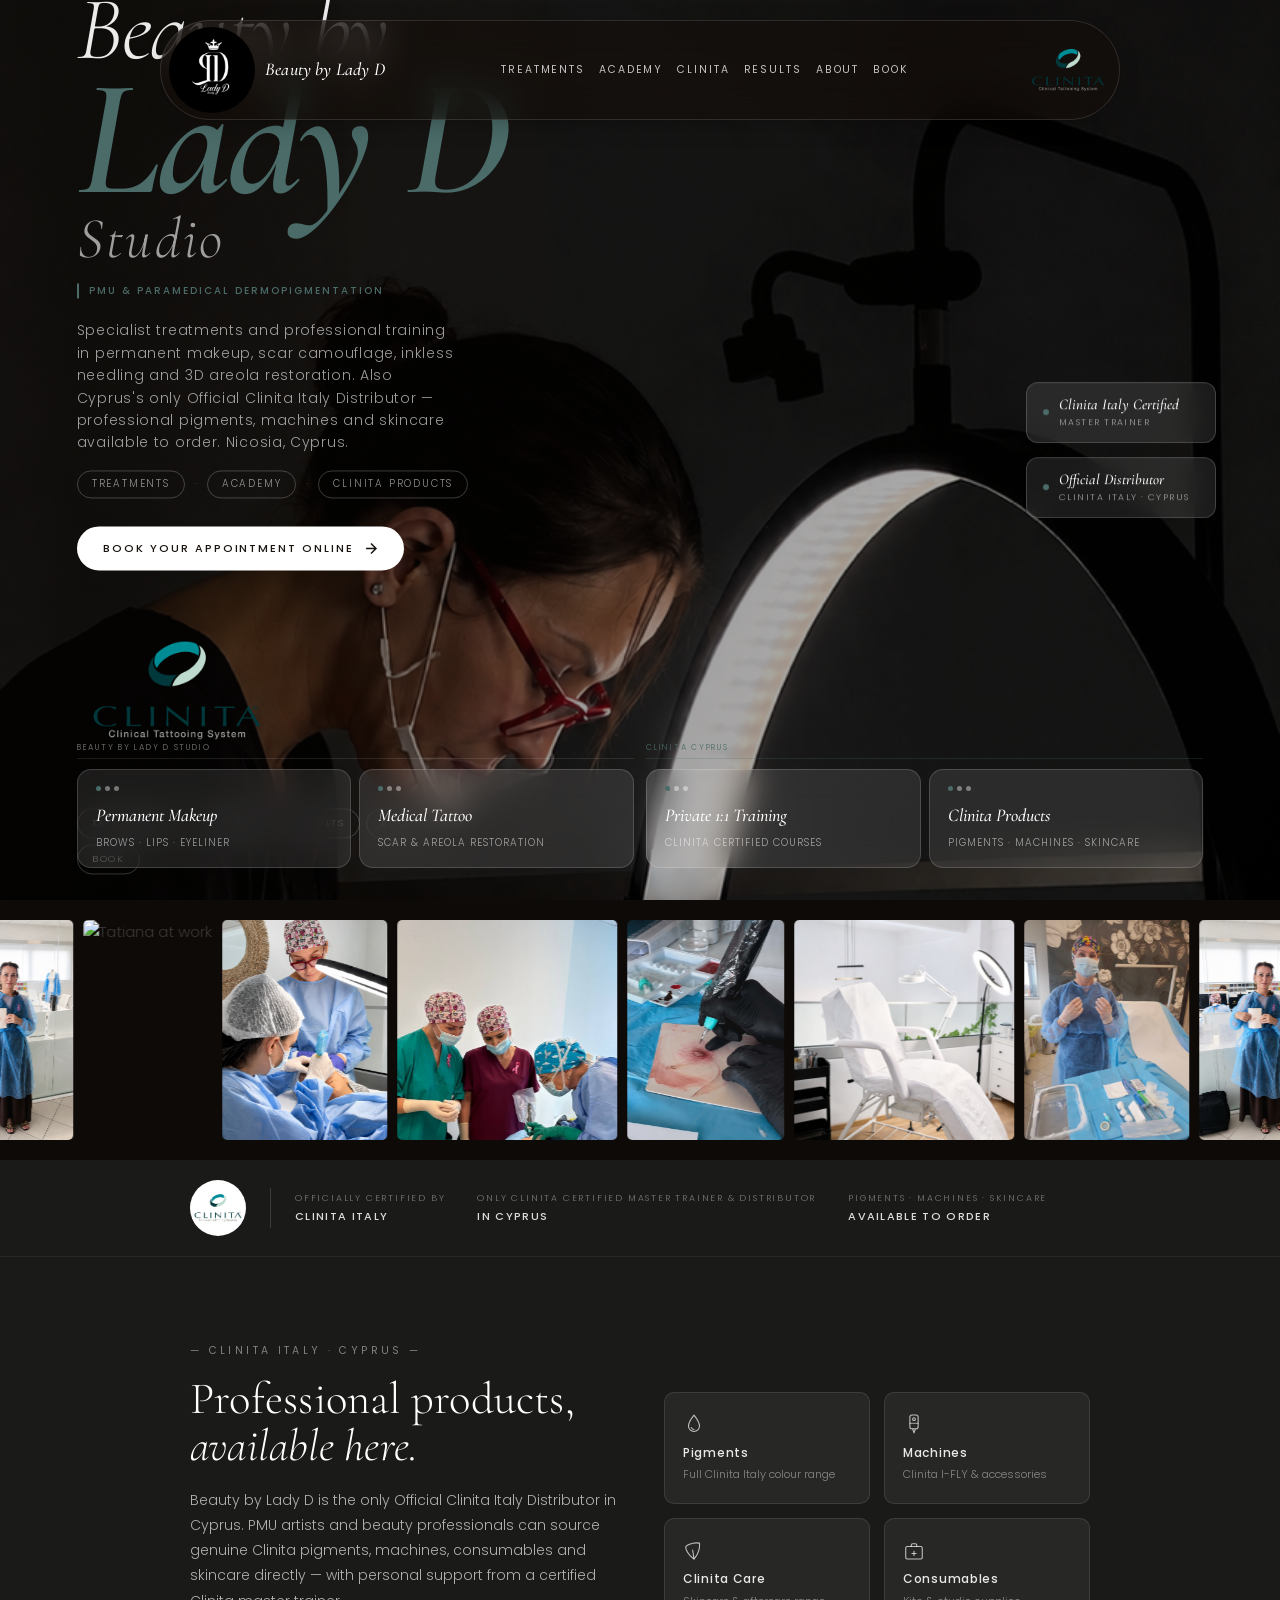
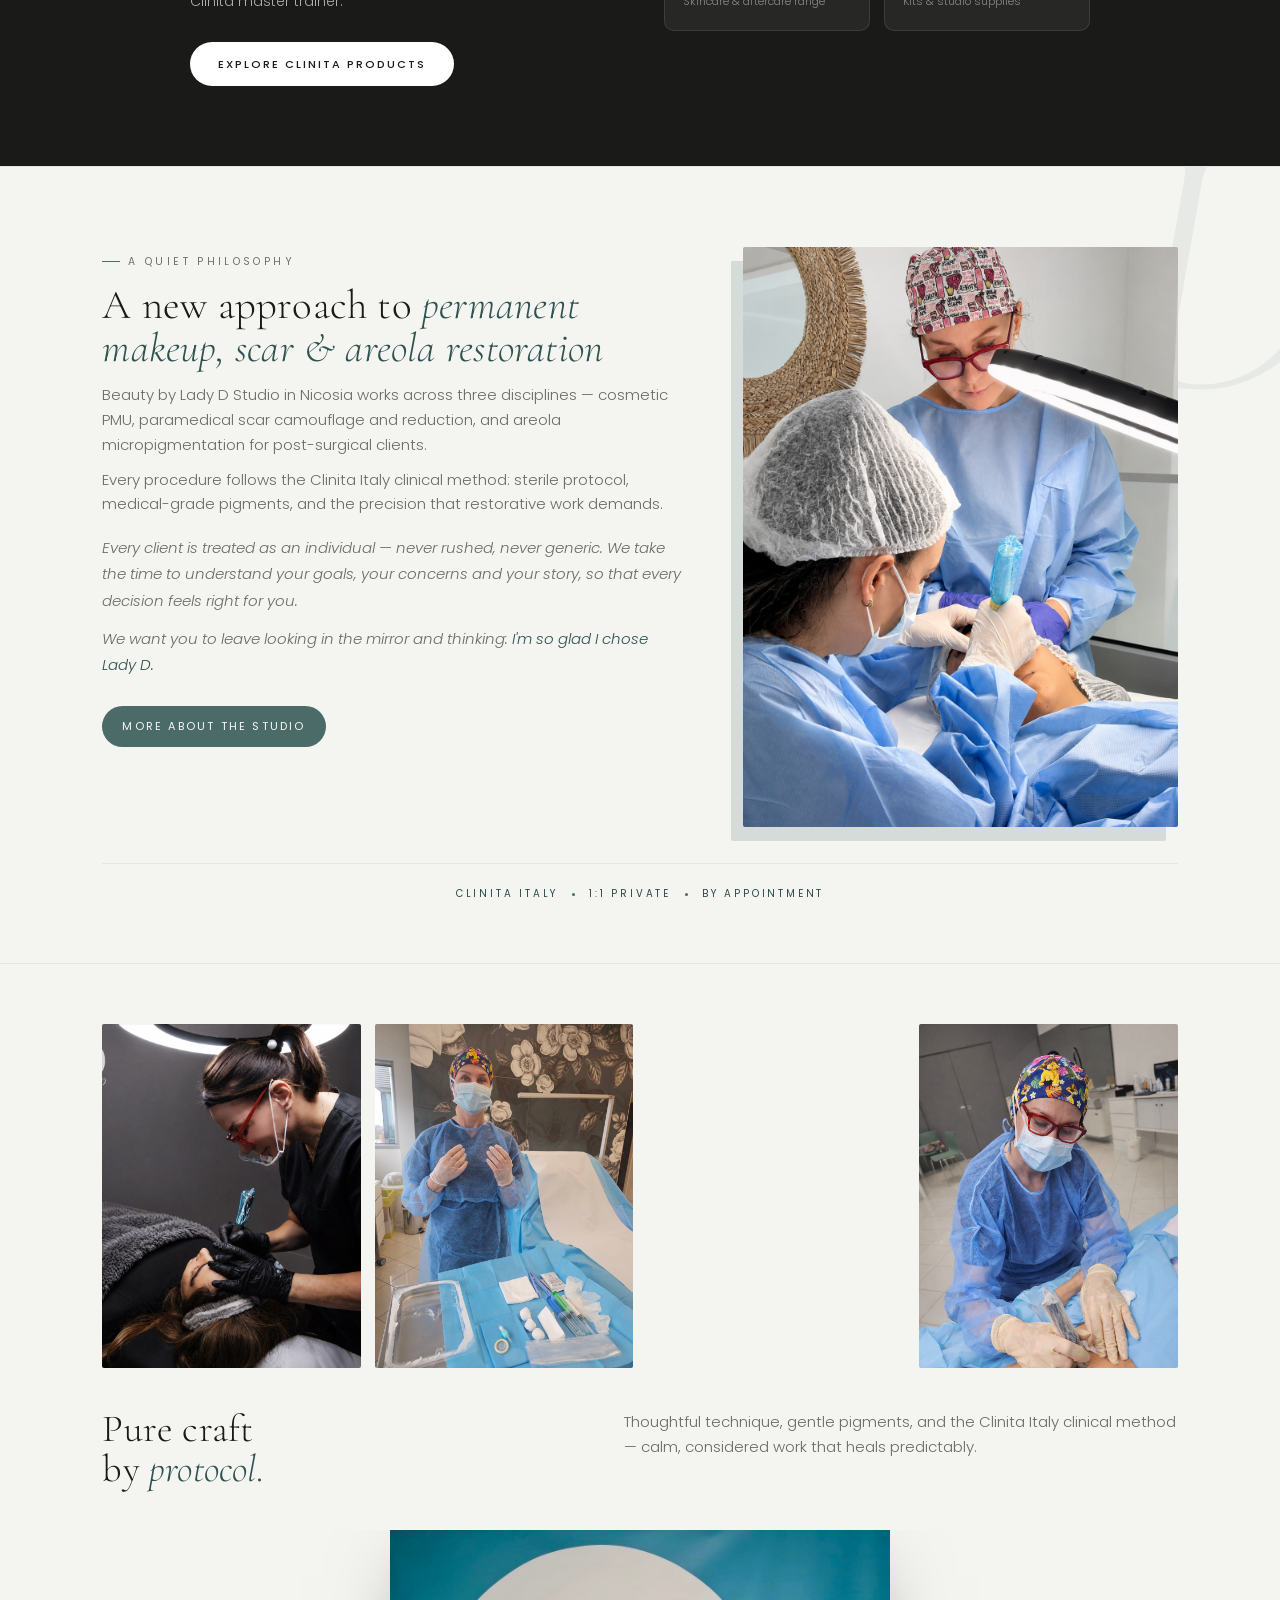
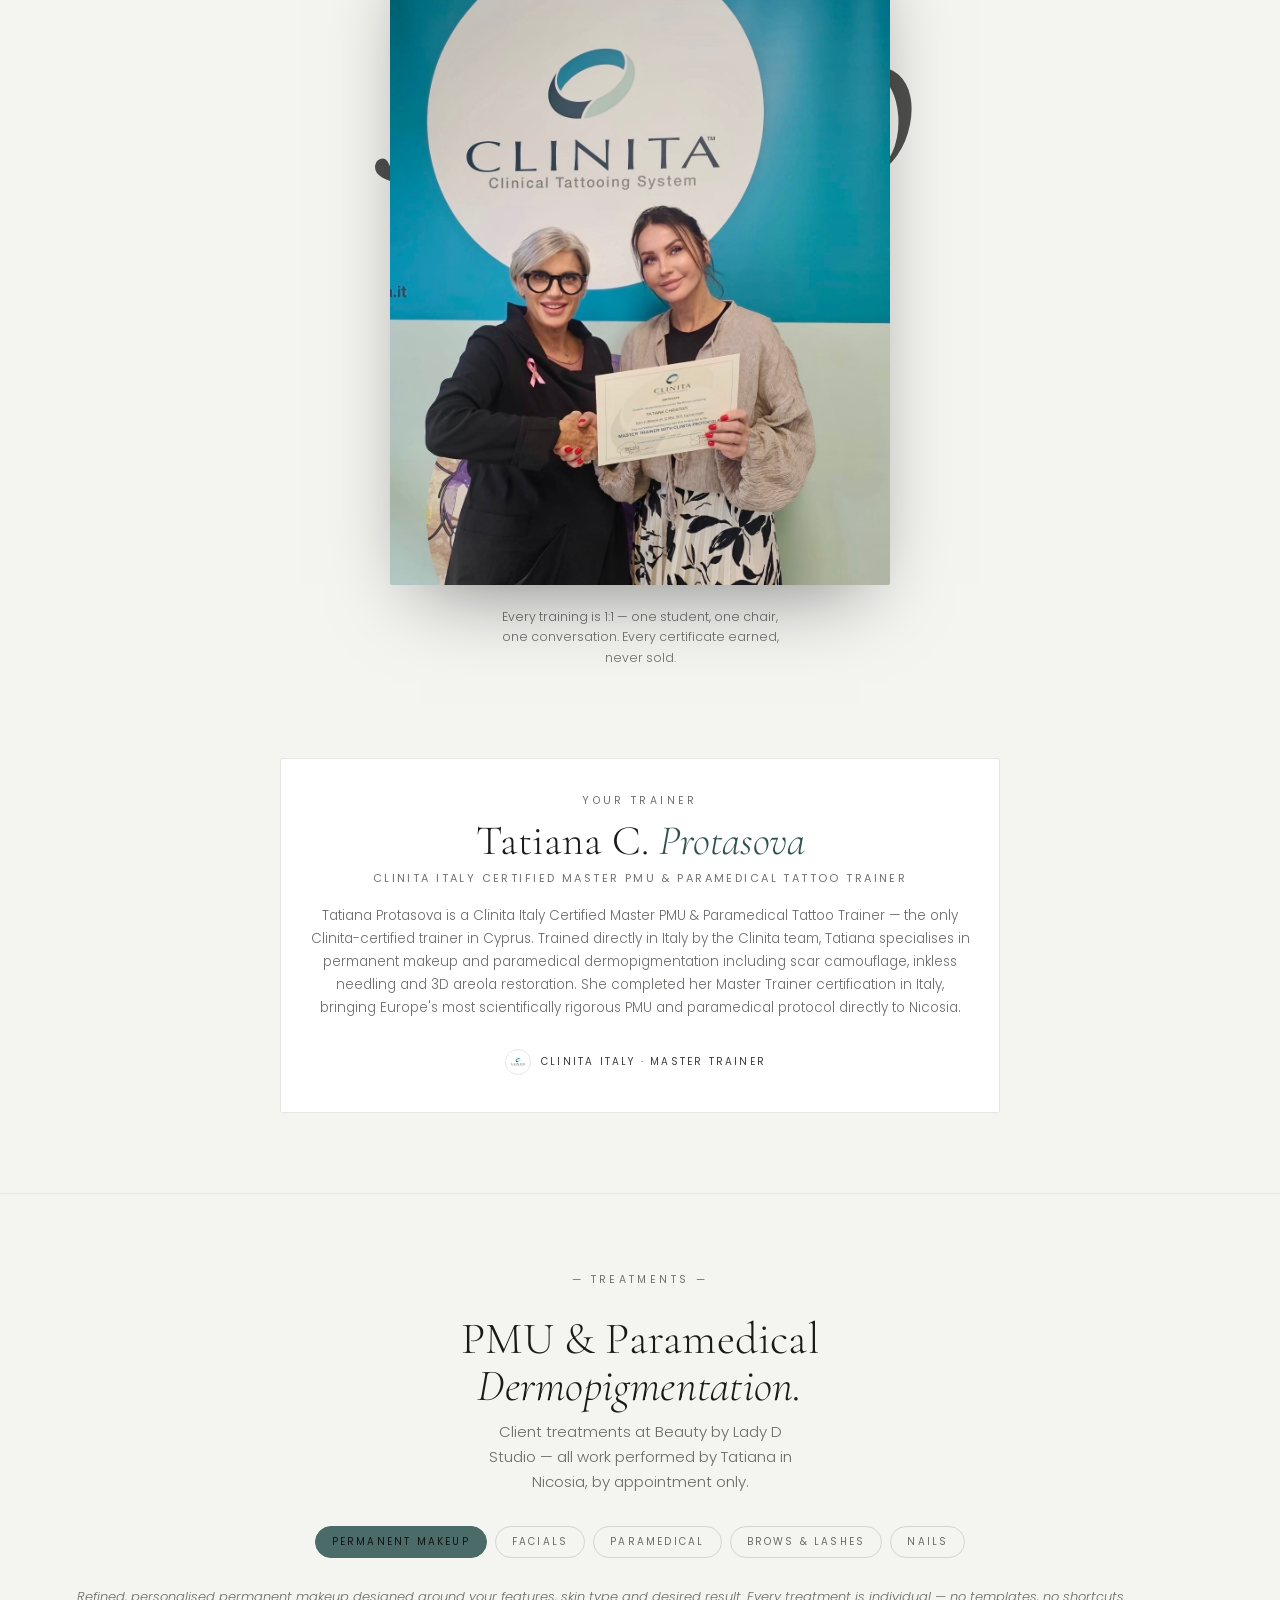
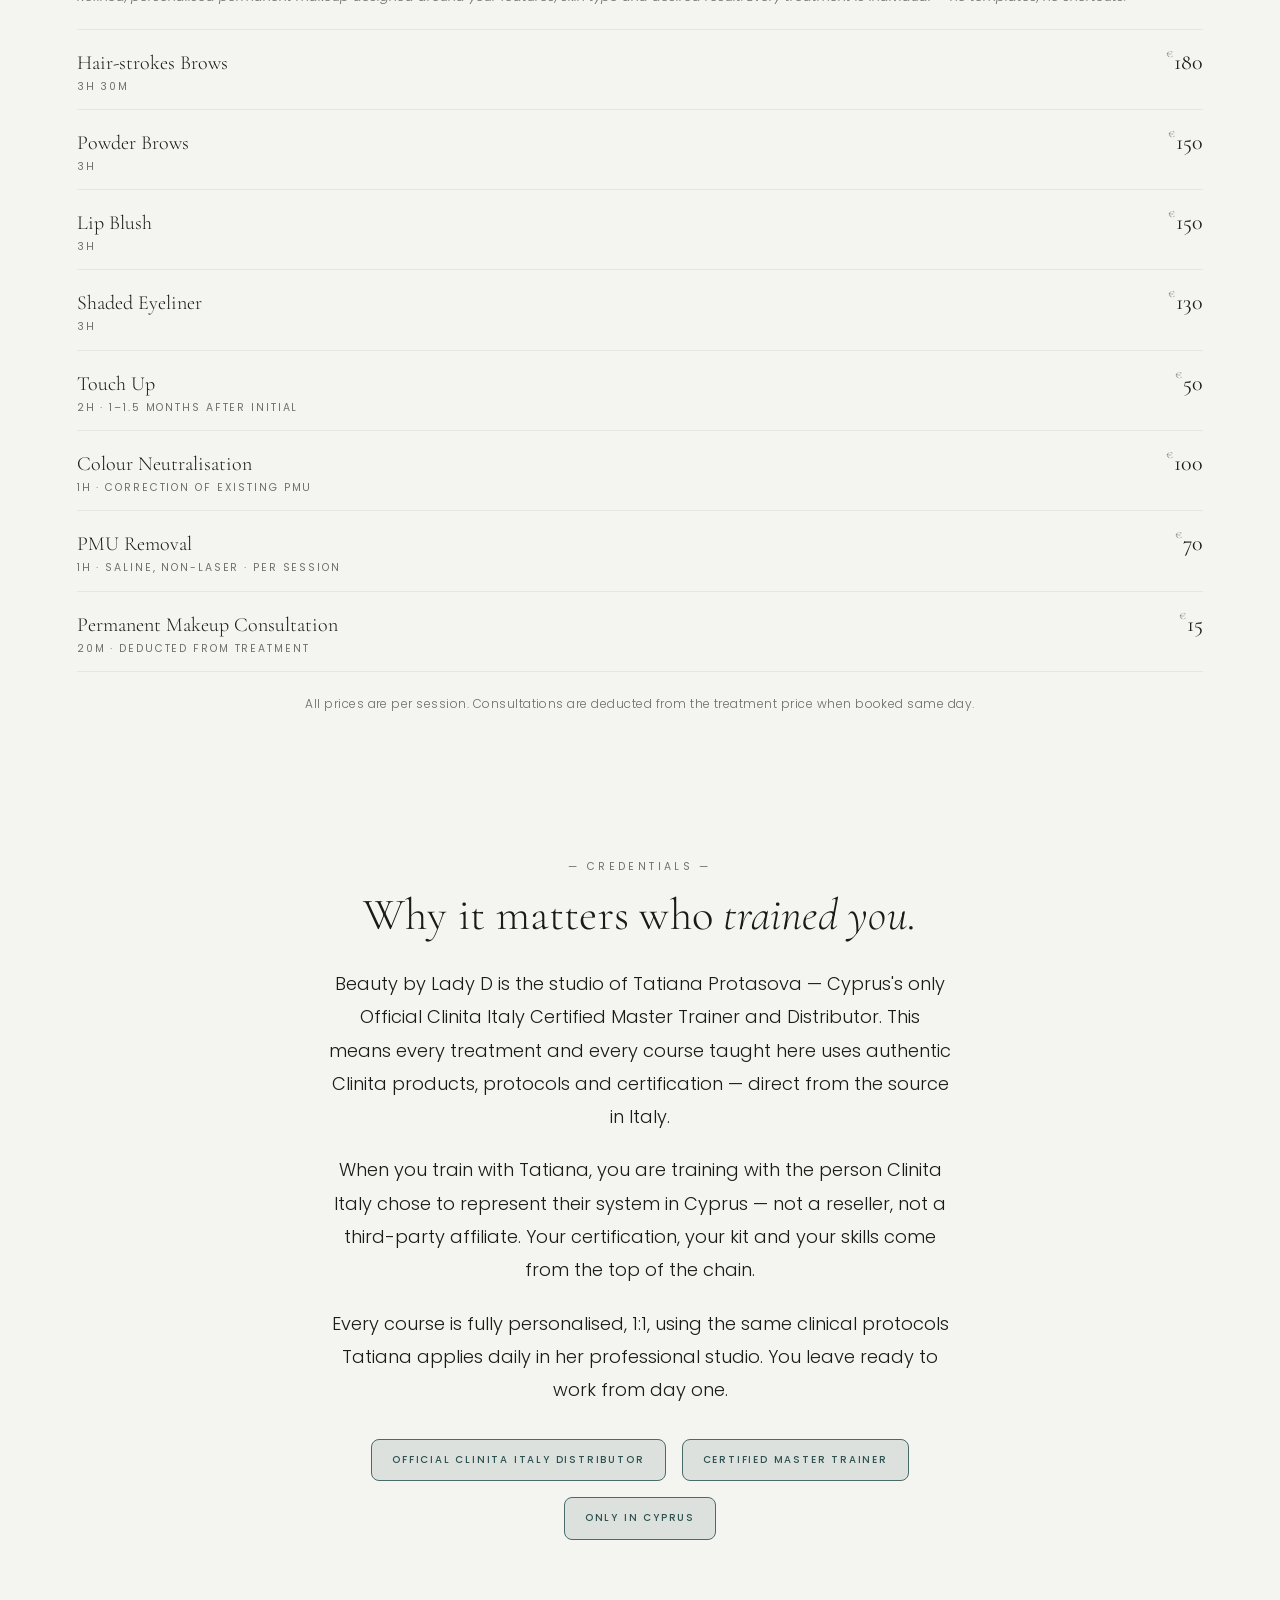
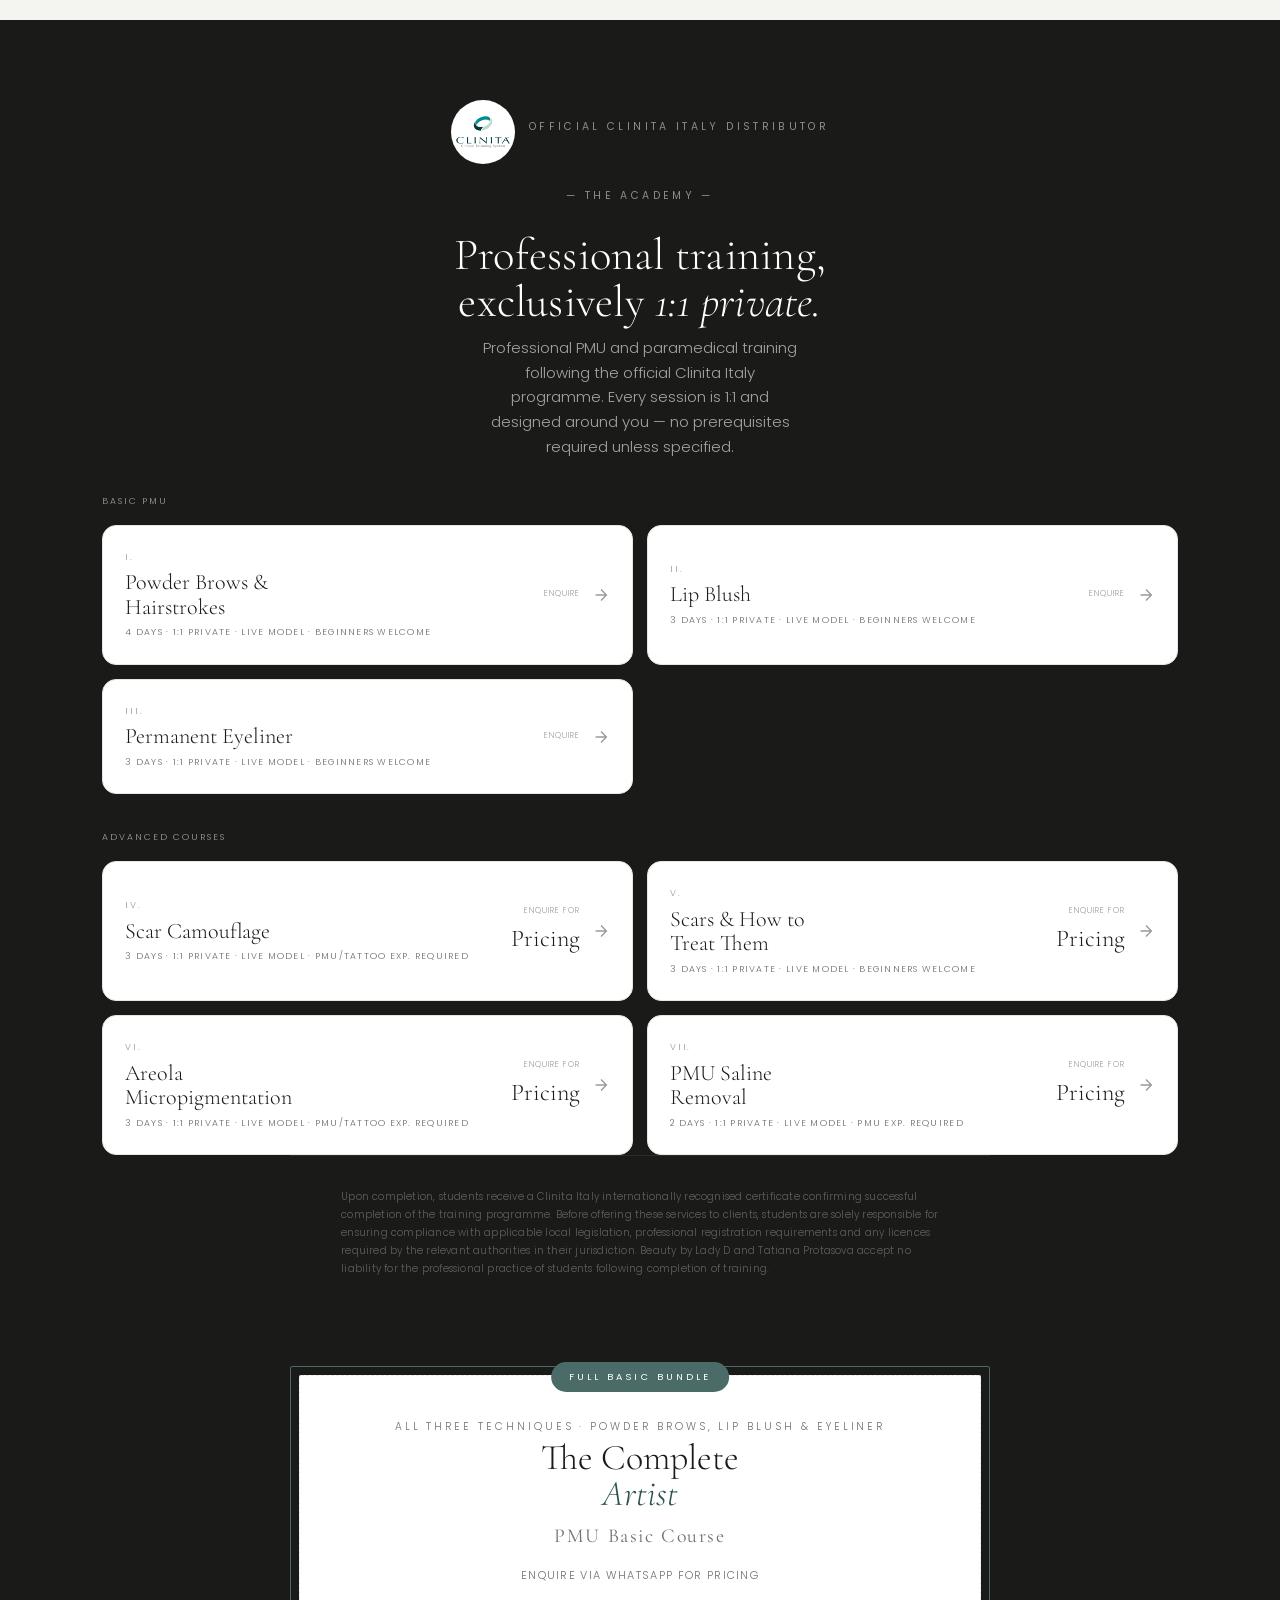
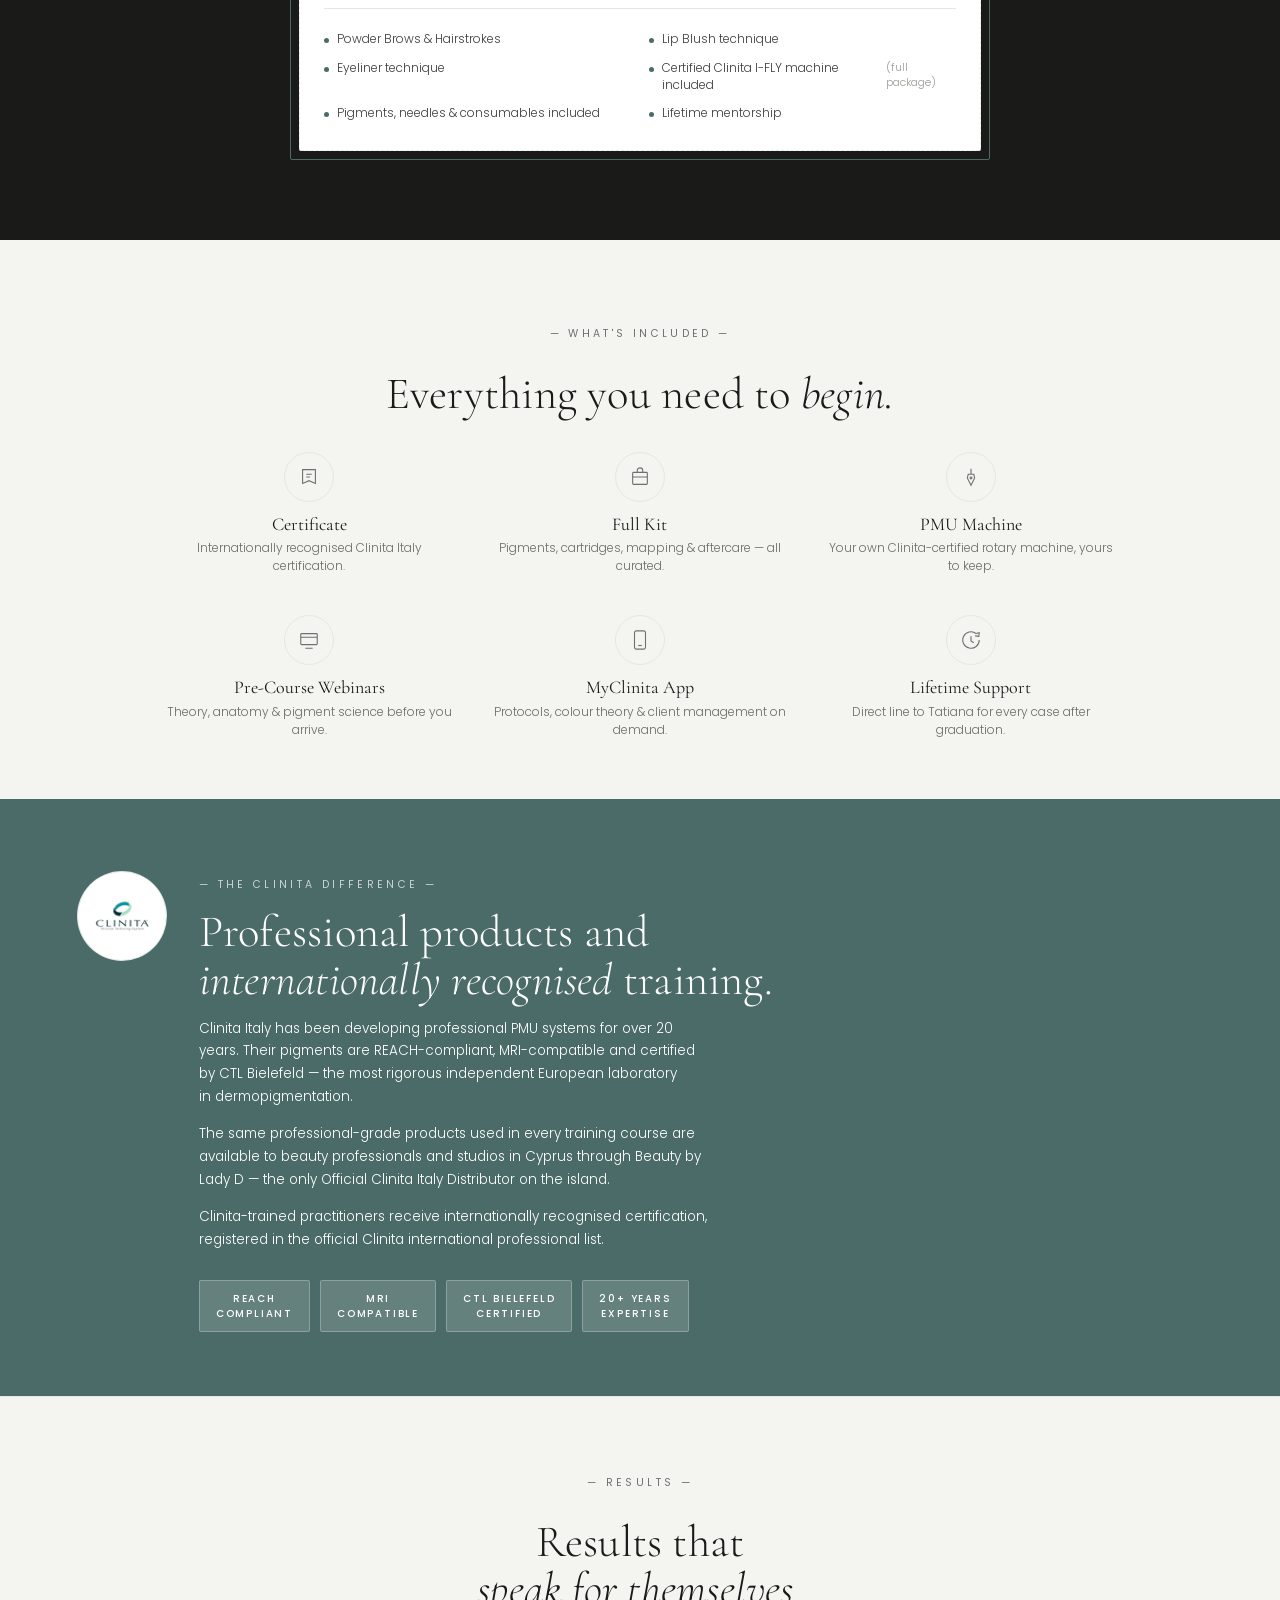
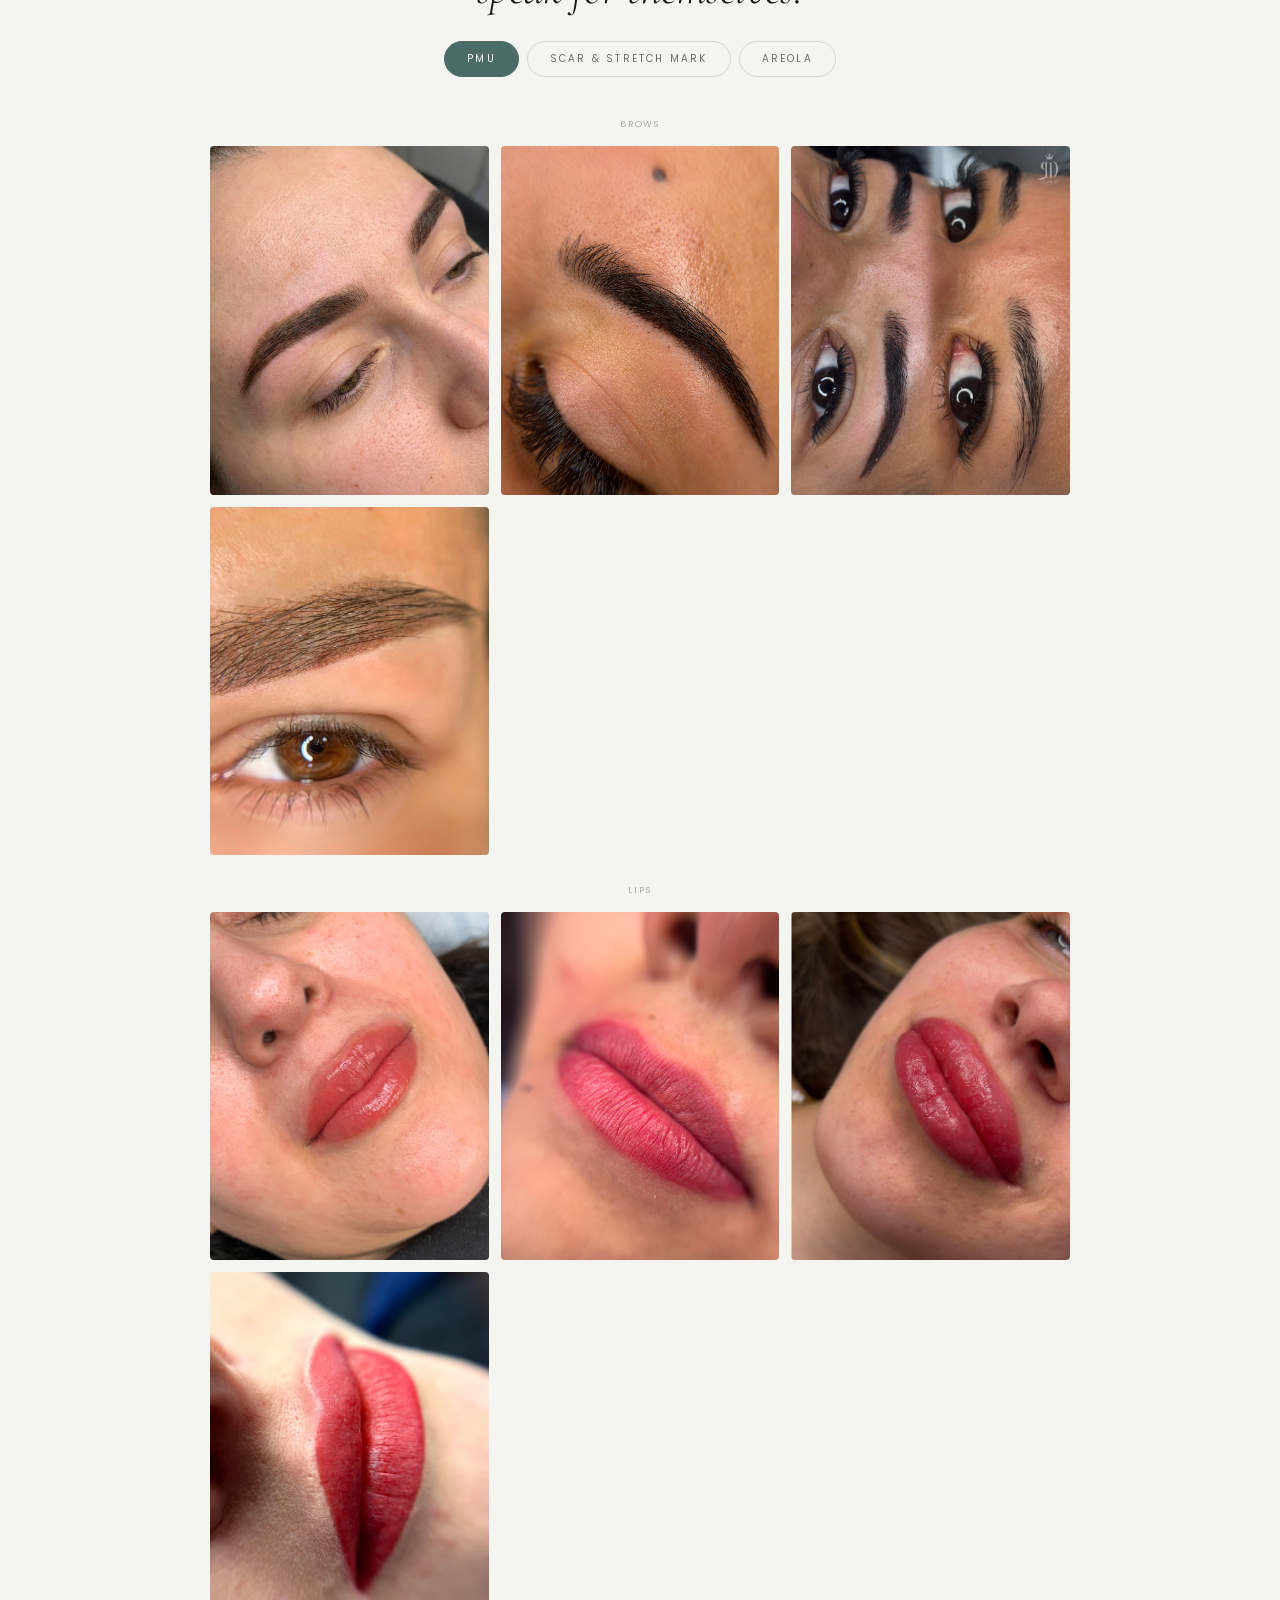
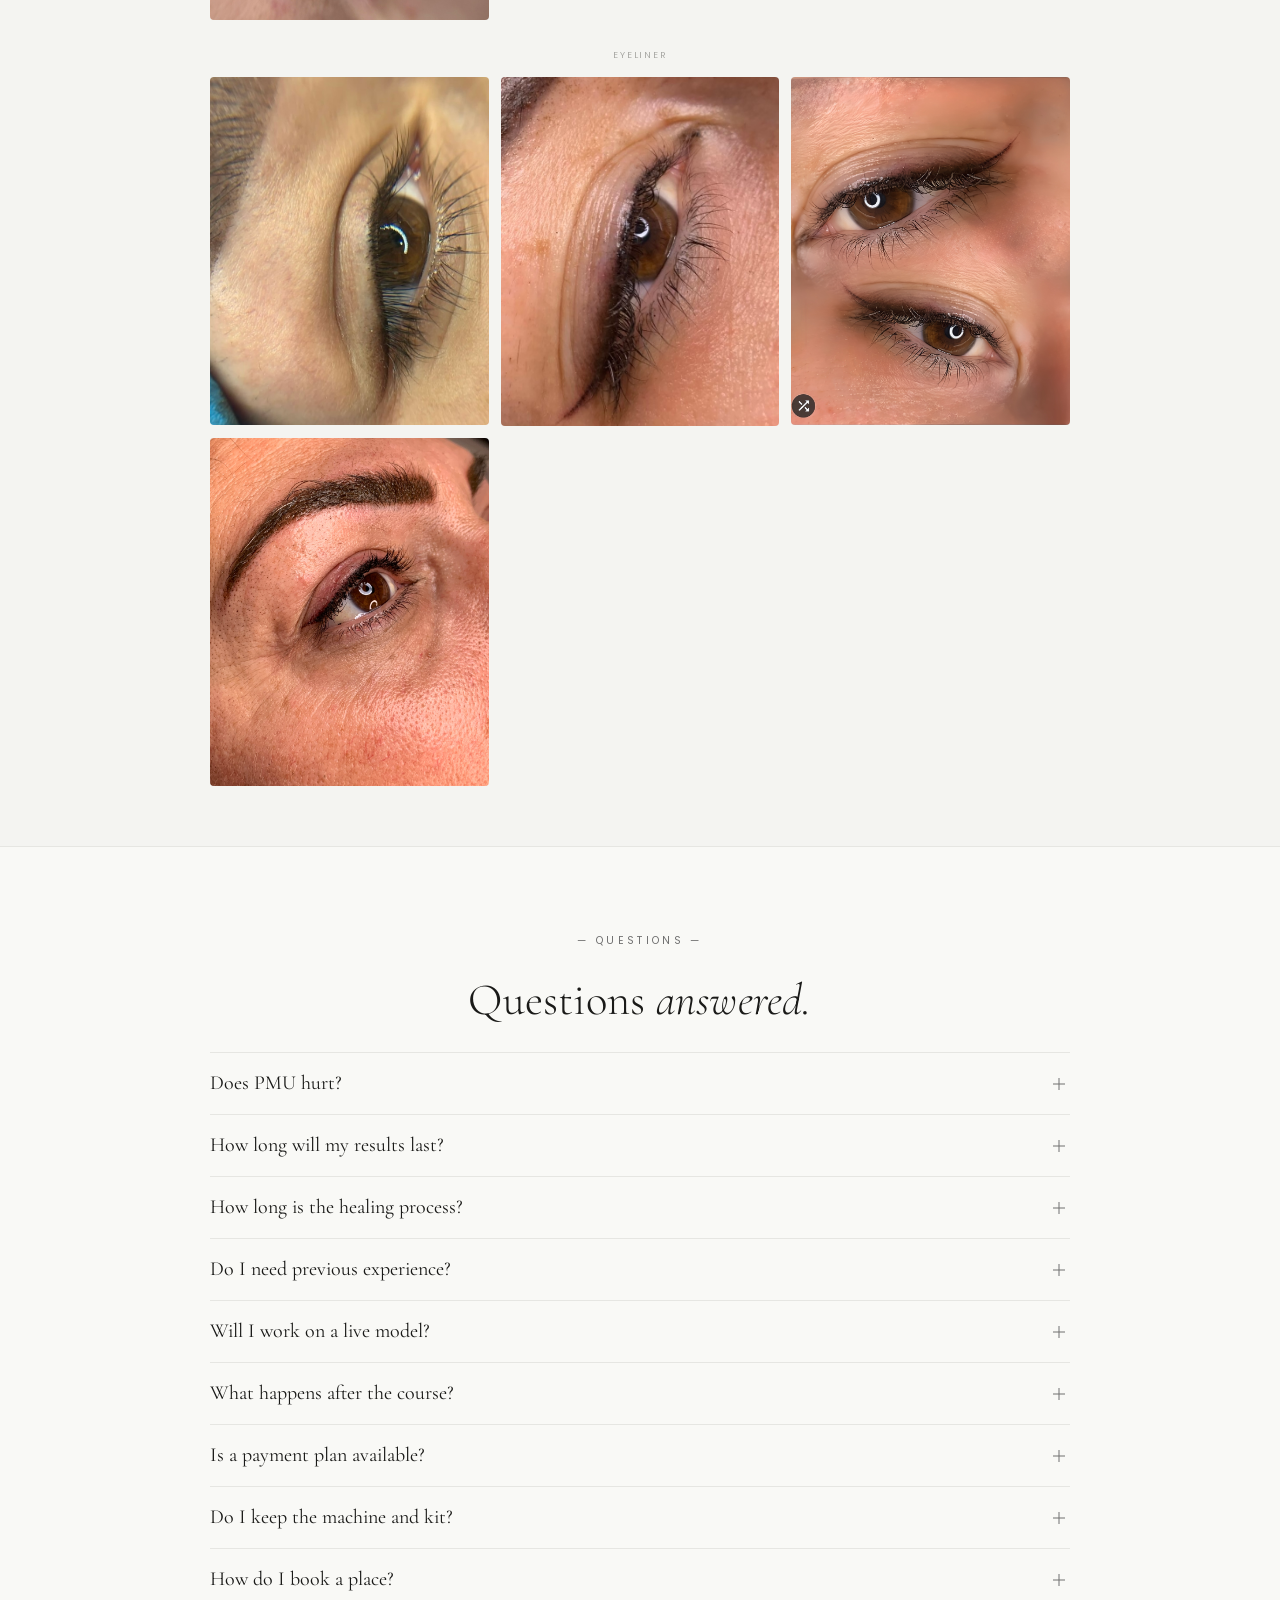
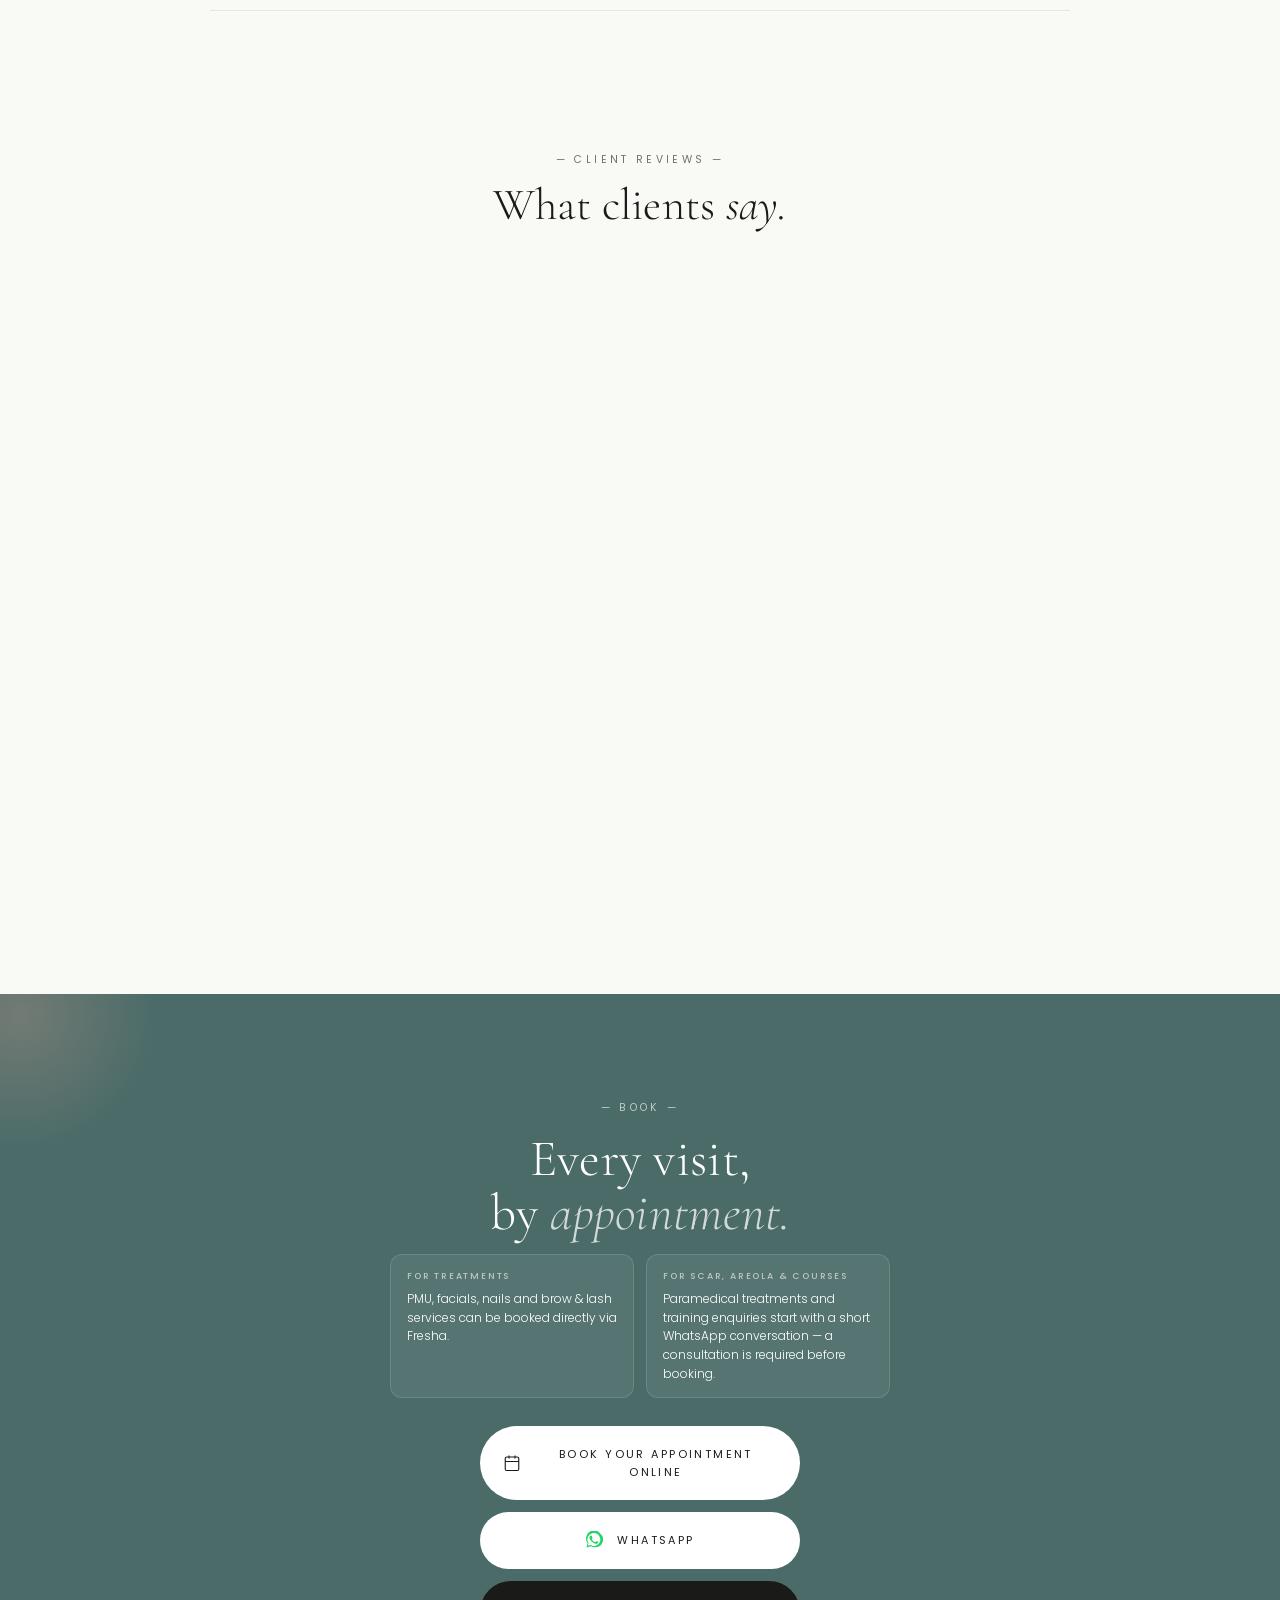
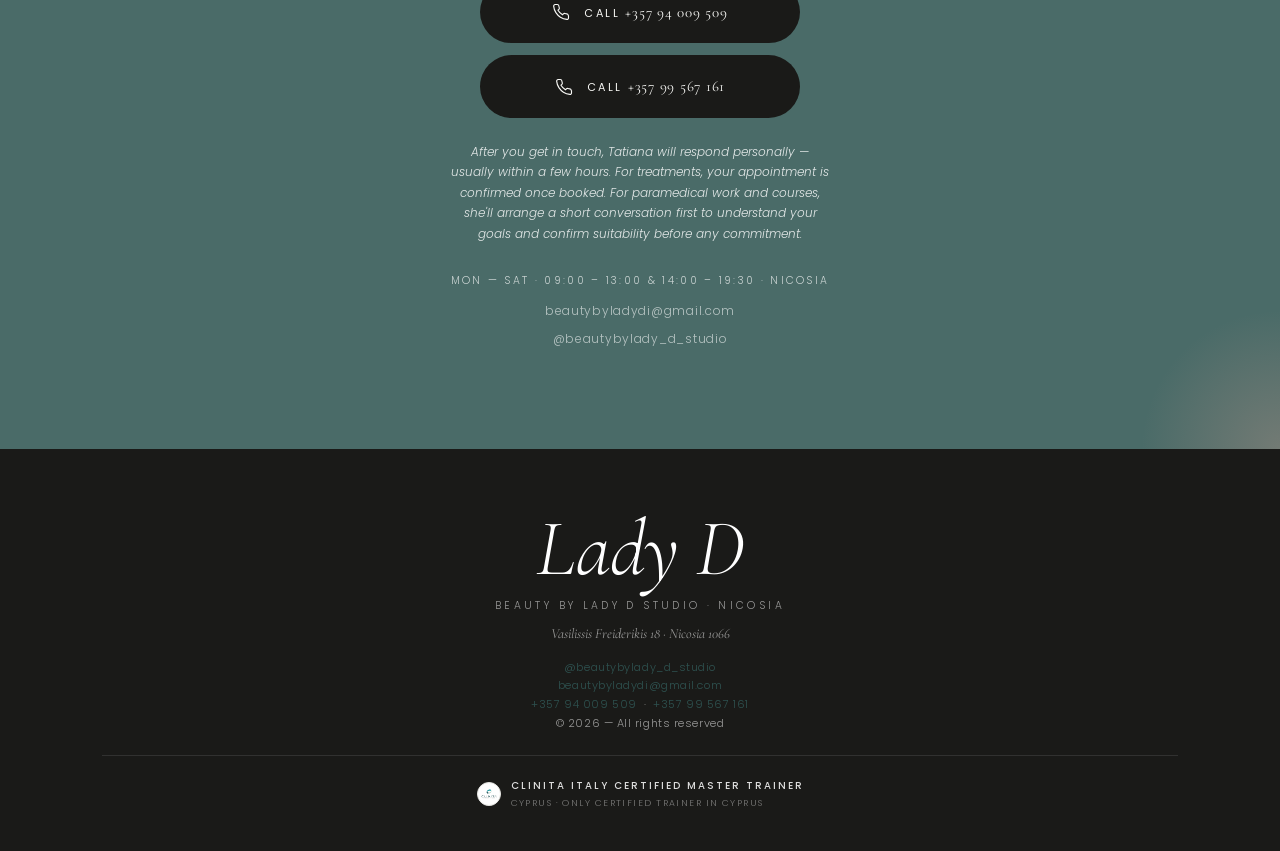
==== commit 24423e8f: "Replace emoji icons with SVG icons on homepage Clinita product cards Swap 🎨 ⚙️ 🧴 📦 for matching thin" ====
--- a/index.html
+++ b/index.html
@@ -259,7 +259,8 @@
         border-radius: 10px;
         padding: 20px 18px;
       }
-      .clinita-prod-card .cp-icon { font-size: 18px; margin-bottom: 8px; }
+      .clinita-prod-card .cp-icon { margin-bottom: 8px; color: rgba(255,255,255,.7); display: flex; align-items: center; }
+      .clinita-prod-card .cp-icon svg { display: block; }
       .clinita-prod-card .cp-name { font-size: 12px; font-weight: 500; letter-spacing: .06em; color: rgba(255,255,255,.9); margin-bottom: 4px; }
       .clinita-prod-card .cp-desc { font-size: 11px; color: rgba(255,255,255,.45); line-height: 1.55; }
       @media (max-width: 640px) {
@@ -275,22 +276,22 @@
       </div>
       <div class="clinita-products-grid">
         <div class="clinita-prod-card">
-          <div class="cp-icon">🎨</div>
+          <div class="cp-icon"><svg width="22" height="22" viewBox="0 0 32 32" fill="none" aria-hidden="true"><path d="M16 3C16 3 8 13 8 19a8 8 0 0 0 16 0C24 13 16 3 16 3Z" stroke="currentColor" stroke-width="1.6" stroke-linecap="round" stroke-linejoin="round"/><path d="M12 21a4 4 0 0 0 4 3" stroke="currentColor" stroke-width="1.6" stroke-linecap="round"/></svg></div>
           <div class="cp-name">Pigments</div>
           <div class="cp-desc">Full Clinita Italy colour range</div>
         </div>
         <div class="clinita-prod-card">
-          <div class="cp-icon">⚙️</div>
+          <div class="cp-icon"><svg width="22" height="22" viewBox="0 0 32 32" fill="none" aria-hidden="true"><rect x="10" y="3" width="12" height="20" rx="3" stroke="currentColor" stroke-width="1.6"/><path d="M14 23L16 29L18 23" stroke="currentColor" stroke-width="1.6" stroke-linejoin="round"/><line x1="10" y1="15" x2="22" y2="15" stroke="currentColor" stroke-width="1.2" stroke-linecap="round"/><circle cx="16" cy="9" r="2" stroke="currentColor" stroke-width="1.6"/></svg></div>
           <div class="cp-name">Machines</div>
           <div class="cp-desc">Clinita I-FLY &amp; accessories</div>
         </div>
         <div class="clinita-prod-card">
-          <div class="cp-icon">🧴</div>
+          <div class="cp-icon"><svg width="22" height="22" viewBox="0 0 32 32" fill="none" aria-hidden="true"><path d="M16 29C16 29 4 21 4 11c0 0 8-7 20-5 0 0 2 12-8 23Z" stroke="currentColor" stroke-width="1.6" stroke-linecap="round" stroke-linejoin="round"/><path d="M16 29L14 16" stroke="currentColor" stroke-width="1.6" stroke-linecap="round"/></svg></div>
           <div class="cp-name">Clinita Care</div>
           <div class="cp-desc">Skincare &amp; aftercare range</div>
         </div>
         <div class="clinita-prod-card">
-          <div class="cp-icon">📦</div>
+          <div class="cp-icon"><svg width="22" height="22" viewBox="0 0 32 32" fill="none" aria-hidden="true"><path d="M4 13a2 2 0 0 1 2-2h20a2 2 0 0 1 2 2v14a2 2 0 0 1-2 2H6a2 2 0 0 1-2-2Z" stroke="currentColor" stroke-width="1.6"/><path d="M12 11V9a2 2 0 0 1 2-2h4a2 2 0 0 1 2 2v2" stroke="currentColor" stroke-width="1.6" stroke-linecap="round"/><line x1="16" y1="18" x2="16" y2="24" stroke="currentColor" stroke-width="1.6" stroke-linecap="round"/><line x1="13" y1="21" x2="19" y2="21" stroke="currentColor" stroke-width="1.6" stroke-linecap="round"/></svg></div>
           <div class="cp-name">Consumables</div>
           <div class="cp-desc">Kits &amp; studio supplies</div>
         </div>
